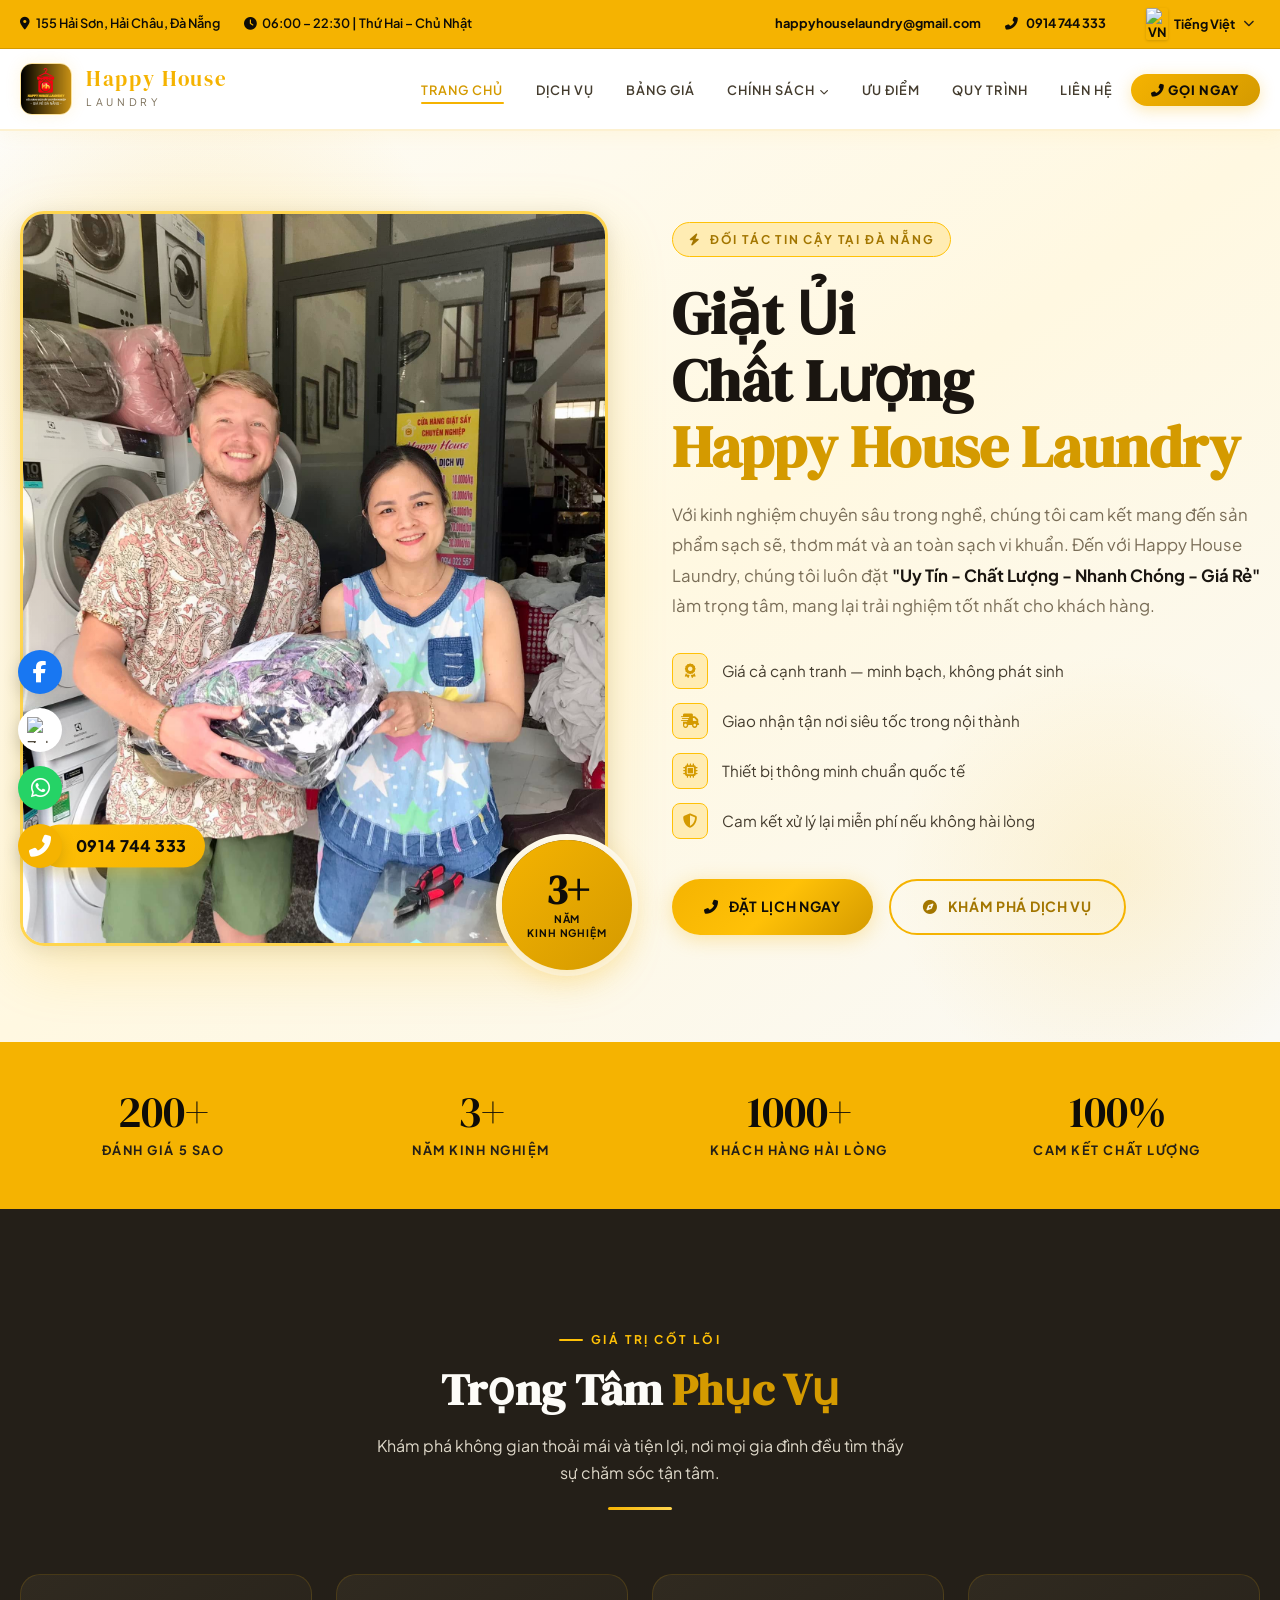
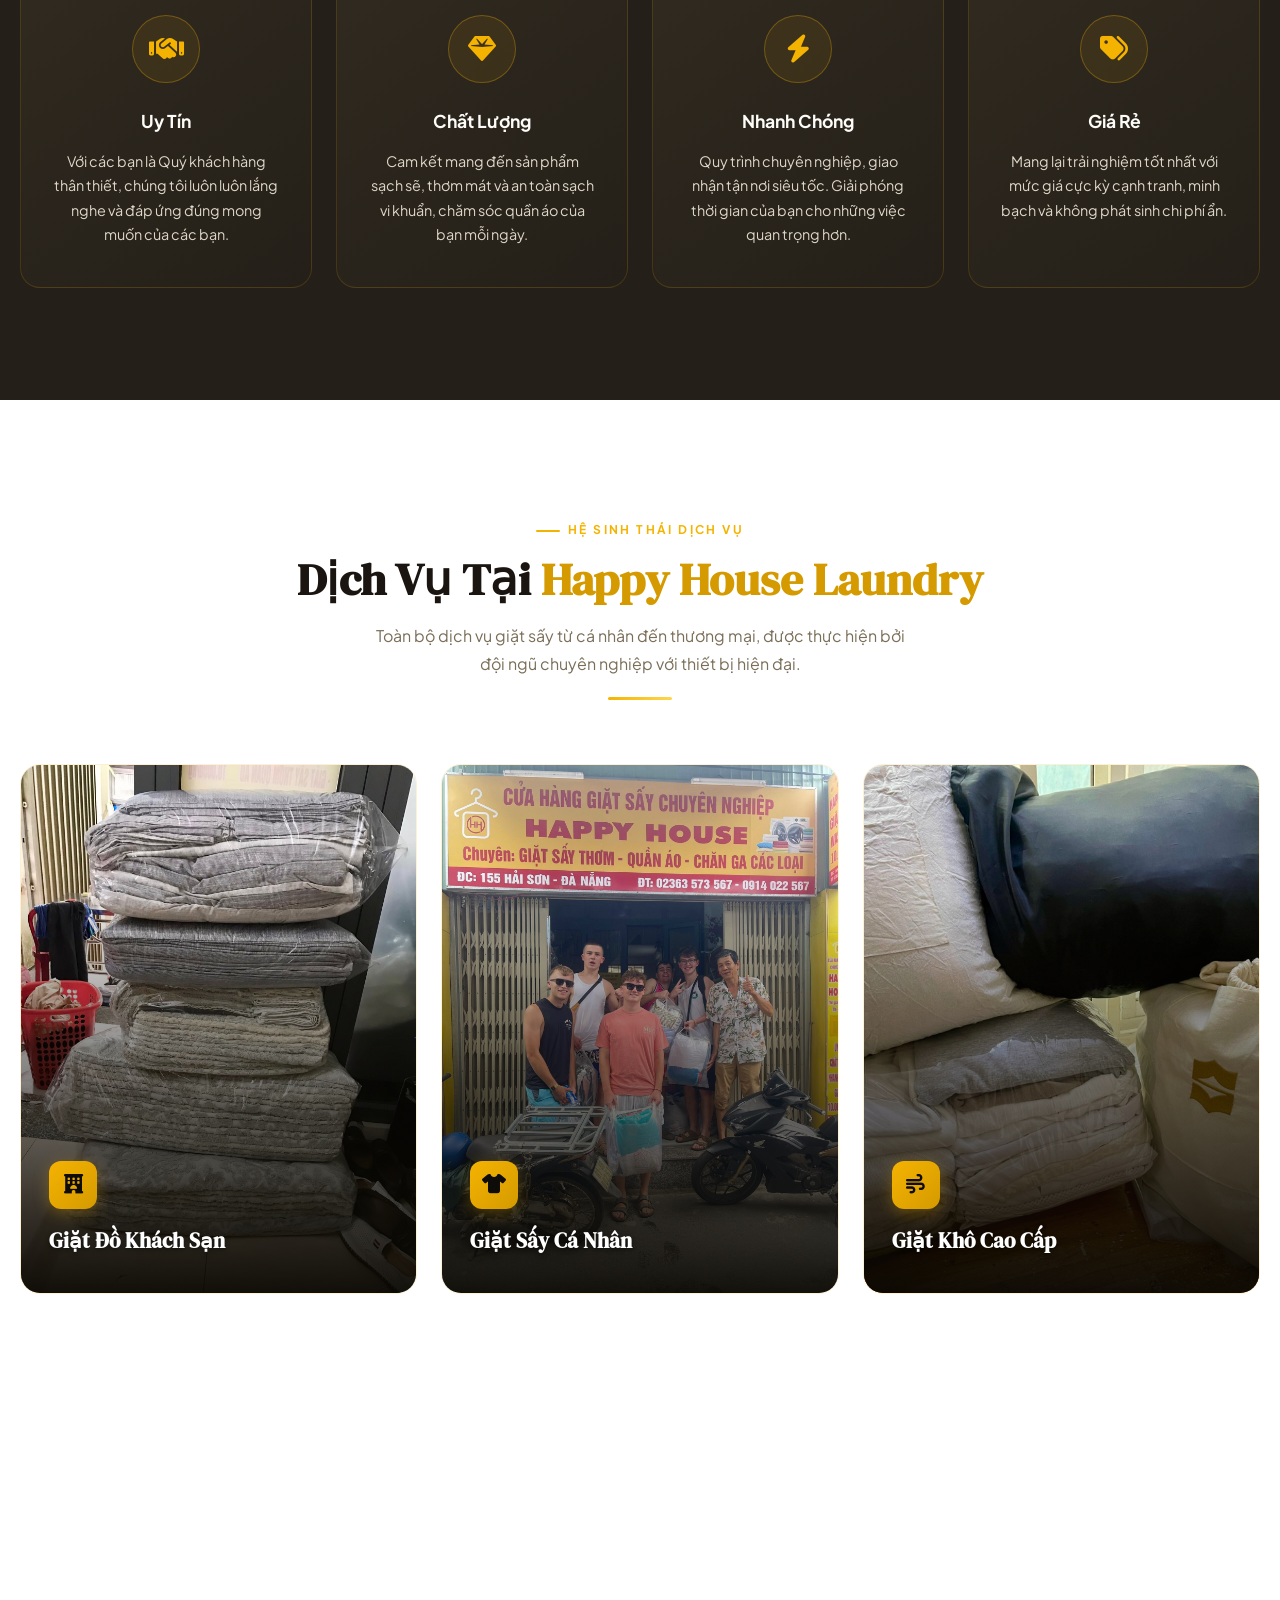
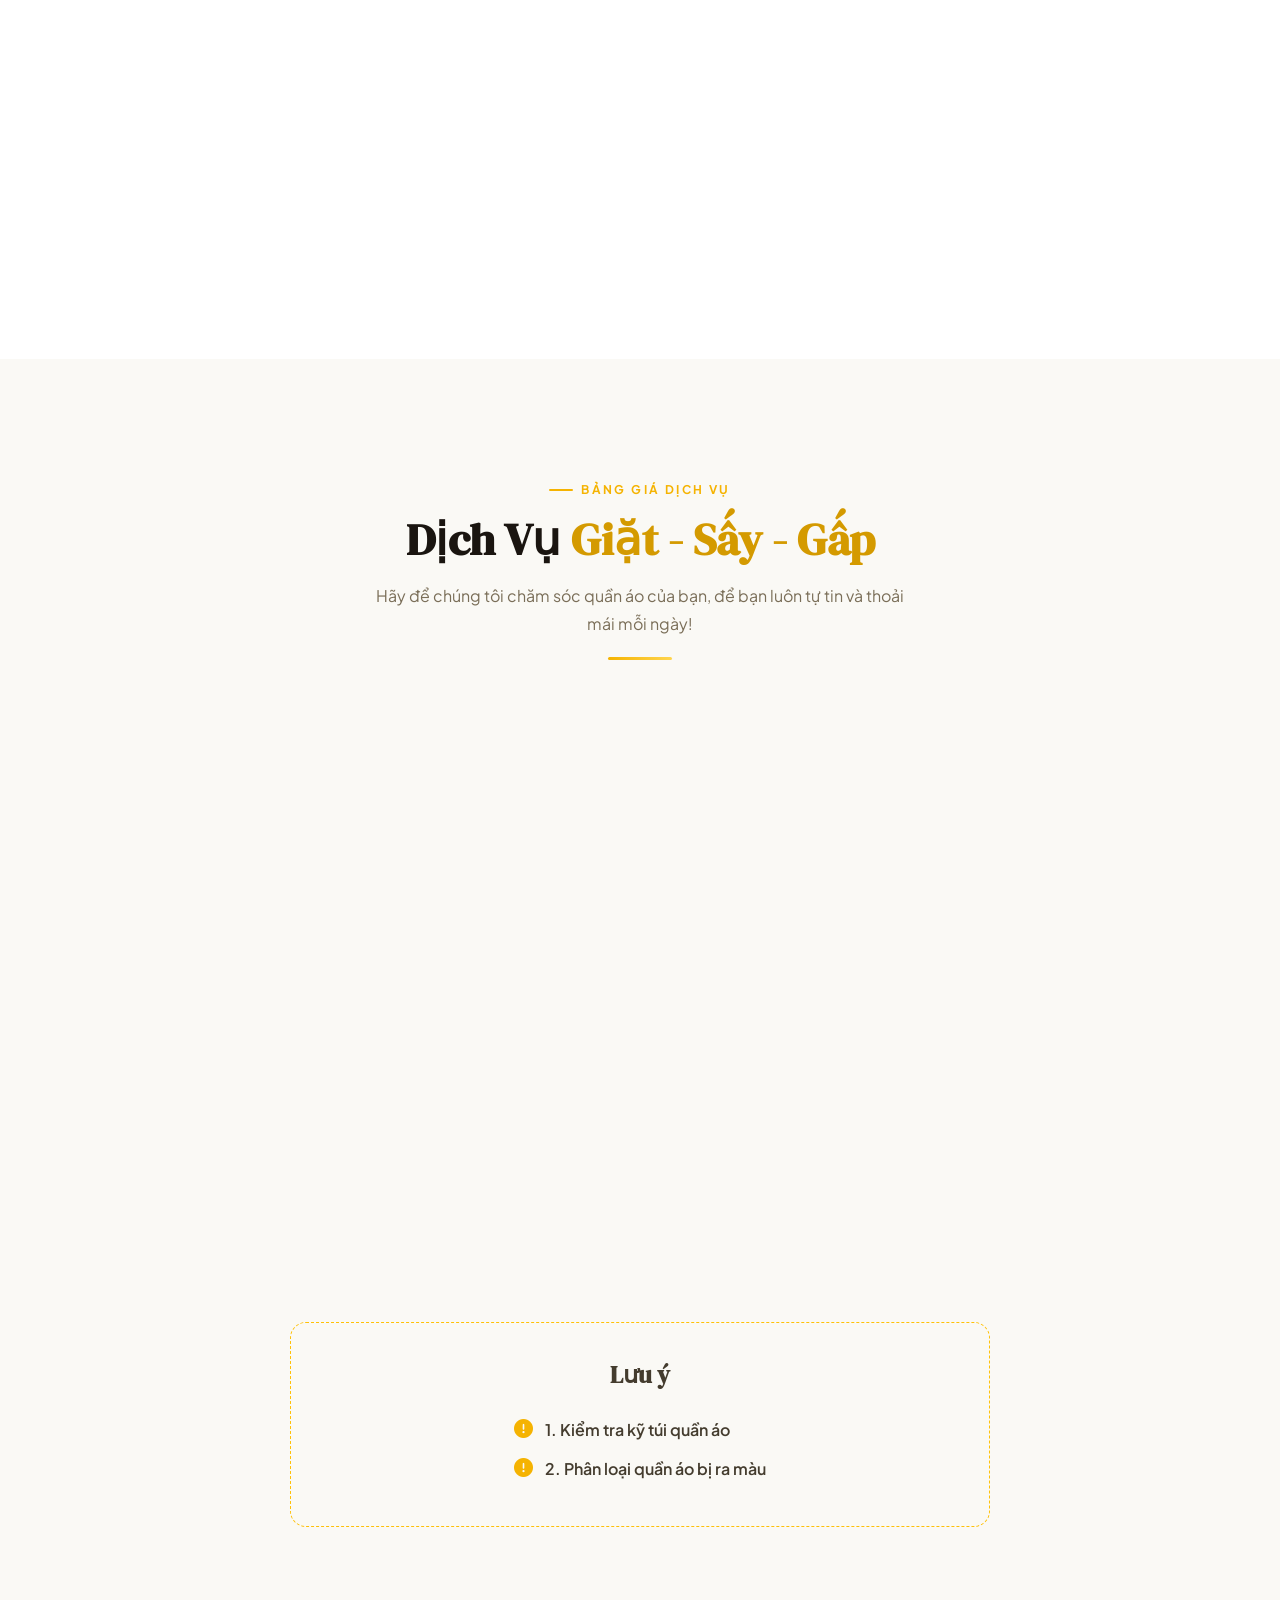
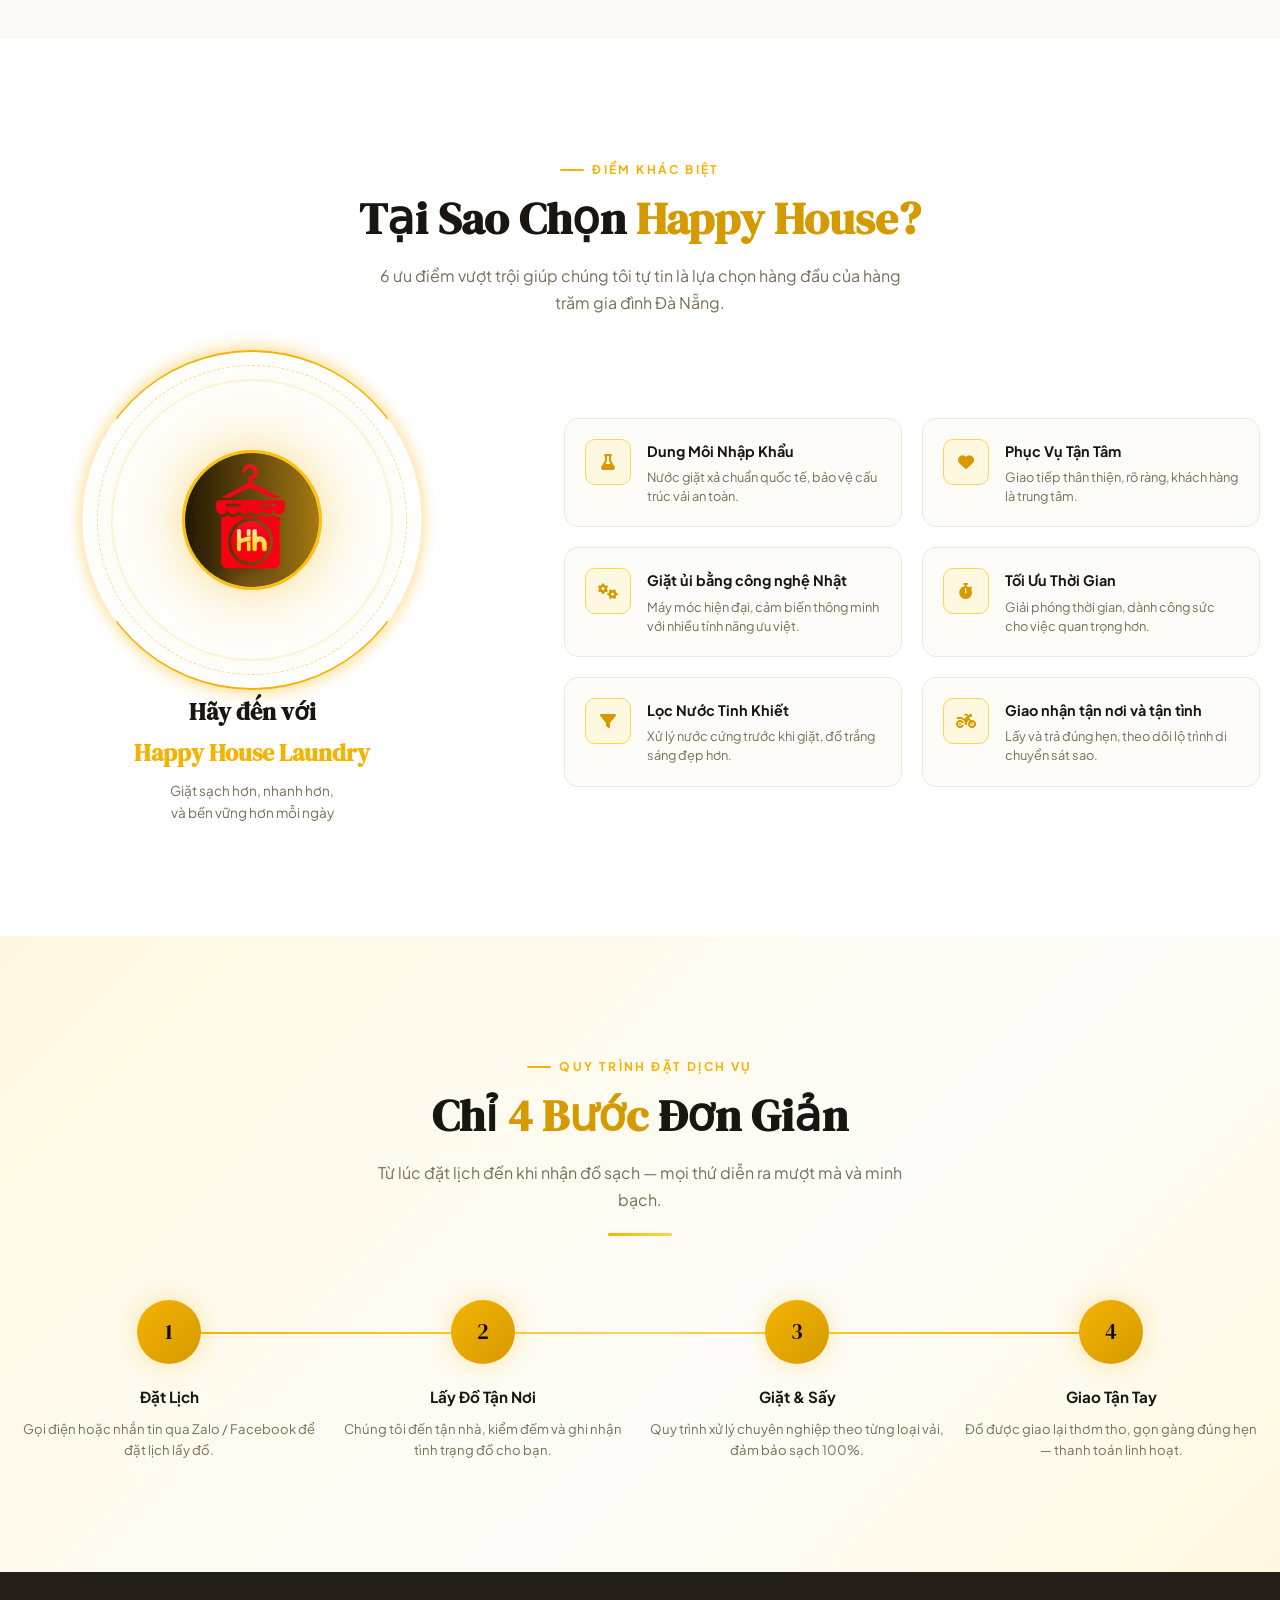
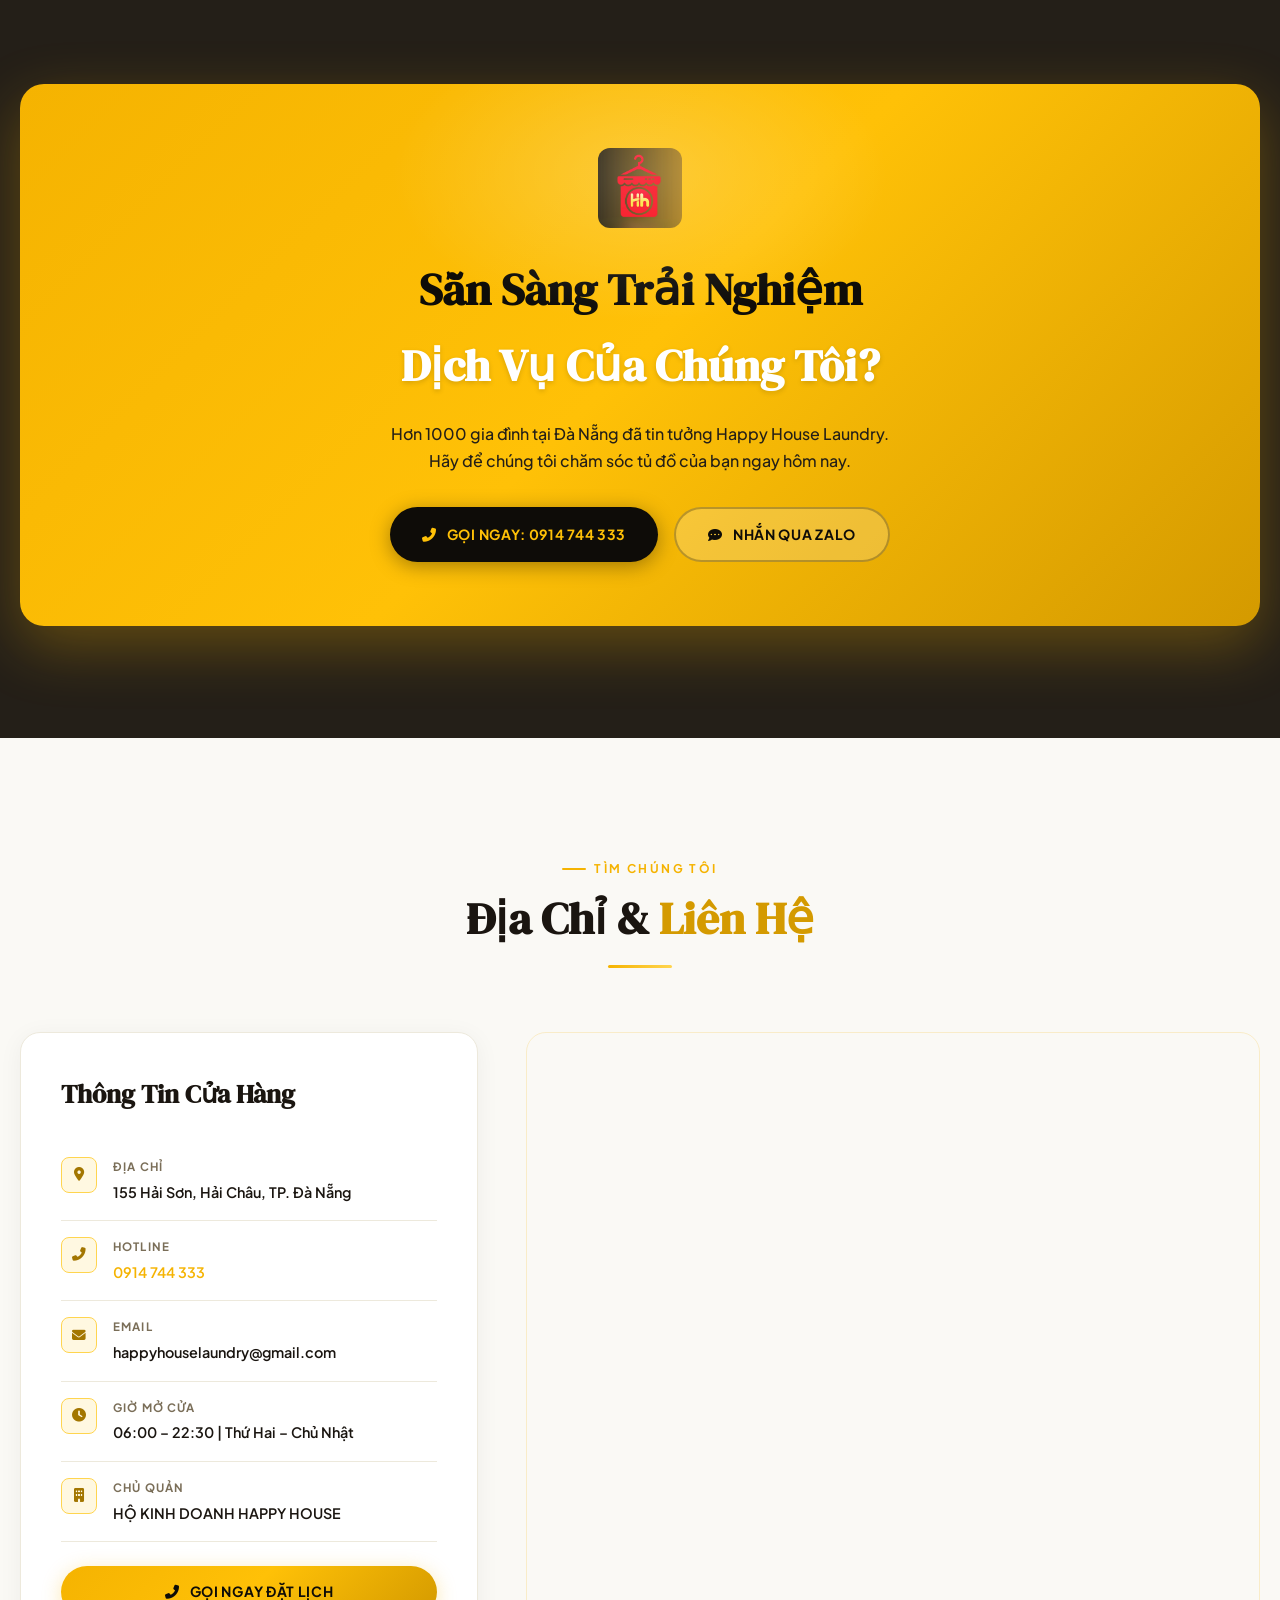
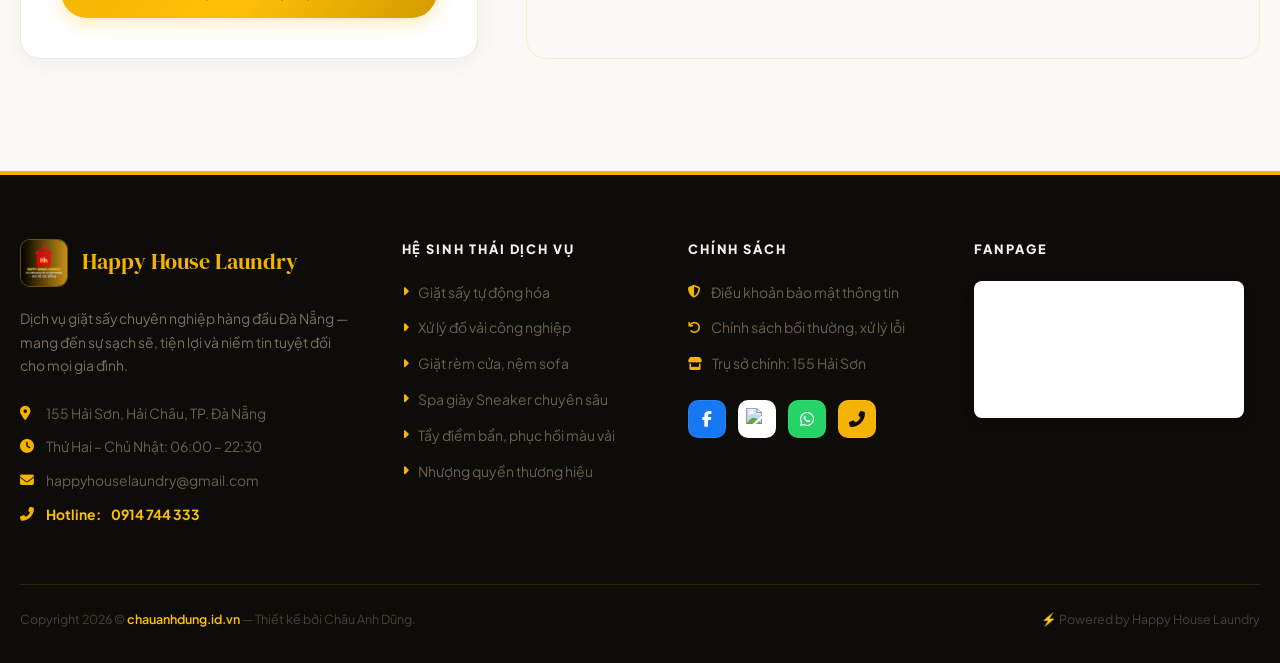
==== index.html @ f6dc10a9 "update logo song dong" ====
<!DOCTYPE html>
<html lang="vi">

<head>
    <meta charset="UTF-8">
    <meta name="viewport" content="width=device-width, initial-scale=1.0">
    <title>Happy House Laundry | Giặt Sấy Chuyên Nghiệp Đà Nẵng</title>
    <meta name="description"
        content="Happy House Laundry - Dịch vụ giặt ủi uy tín tại Hải Châu, Đà Nẵng. Chuyên giặt sấy tận nơi, giặt rèm, nệm, spa giày. Lấy và trả đồ siêu tốc. Xem bảng giá ngay!">
    <meta name="keywords"
        content="giặt sấy Đà Nẵng, giặt ủi tận nơi, Happy House Laundry, giặt khô cao cấp, giặt đồ khách sạn, giặt sấy Hải Châu">

    <!-- Open Graph (Facebook / Zalo share) -->
    <meta property="og:title" content="Happy House Laundry — Giặt Sấy Chuyên Nghiệp Đà Nẵng">
    <meta property="og:description"
        content="Dịch vụ giặt sấy cao cấp tại Đà Nẵng. Lấy & trả tận nơi, công nghệ hiện đại, chất lượng xuất sắc.">
    <meta property="og:type" content="website">
    <meta property="og:url" content="https://happyhouselaundry.com/">
    <meta property="og:image" content="https://happyhouselaundry.com/Picture/android-chrome-512x512.png">
    <meta property="og:image:width" content="512">
    <meta property="og:image:height" content="512">
    <meta property="og:image:alt" content="Happy House Laundry - Giặt Sấy Chuyên Nghiệp Đà Nẵng">
    <meta property="og:locale" content="vi_VN">
    <meta property="og:locale:alternate" content="en_US">
    <meta property="og:site_name" content="Happy House Laundry">

    <!-- Twitter Card -->
    <meta name="twitter:card" content="summary_large_image">
    <meta name="twitter:title" content="Happy House Laundry — Giặt Sấy Chuyên Nghiệp Đà Nẵng">
    <meta name="twitter:description"
        content="Dịch vụ giặt sấy cao cấp tại Đà Nẵng. Lấy & trả tận nơi, công nghệ hiện đại, chất lượng xuất sắc.">
    <meta name="twitter:image" content="https://happyhouselaundry.com/Picture/android-chrome-512x512.png">

    <!-- SEO Technical -->
    <meta name="robots" content="index, follow, max-snippet:-1, max-image-preview:large, max-video-preview:-1">
    <meta name="author" content="Happy House Laundry">
    <meta name="geo.region" content="VN-DN">
    <meta name="geo.placename" content="Đà Nẵng">
    <meta name="geo.position" content="16.083034;108.213784">
    <meta name="ICBM" content="16.083034, 108.213784">
    <link rel="canonical" href="https://happyhouselaundry.com/">
    <link rel="alternate" hreflang="vi" href="https://happyhouselaundry.com/">
    <link rel="alternate" hreflang="en" href="https://happyhouselaundry.com/en.html">
    <link rel="alternate" hreflang="x-default" href="https://happyhouselaundry.com/">
    <!-- Favicon — Google-optimized -->
    <link rel="icon" type="image/x-icon" href="favicon.ico">
    <link rel="icon" type="image/png" sizes="32x32" href="/Picture/favicon-32x32.png">
    <link rel="icon" type="image/png" sizes="16x16" href="/Picture/favicon-16x16.png">
    <link rel="apple-touch-icon" sizes="180x180" href="/Picture/apple-touch-icon.png">
    <link rel="manifest" href="/Picture/site.webmanifest">
    <meta name="msapplication-TileColor" content="#F5B301">
    <meta name="theme-color" content="#F5B301">

    <!-- Preconnect for performance -->
    <link rel="preconnect" href="https://fonts.googleapis.com">
    <link rel="preconnect" href="https://fonts.gstatic.com" crossorigin>
    <link rel="preconnect" href="https://cdnjs.cloudflare.com">
    <link rel="preconnect" href="https://flagcdn.com">

    <!-- Fonts: Plus Jakarta Sans + DM Serif Display -->
    <link
        href="https://fonts.googleapis.com/css2?family=Plus+Jakarta+Sans:wght@300;400;500;600;700;800&family=DM+Serif+Display:ital@0;1&display=swap"
        rel="stylesheet">

    <!-- Icons -->
    <link rel="stylesheet" href="https://cdnjs.cloudflare.com/ajax/libs/font-awesome/6.5.0/css/all.min.css">

    <!-- Preload hero image for LCP optimization -->
    <link rel="preload" as="image" href="/Picture/picture1.jpg" fetchpriority="high">

    <!-- JSON-LD LocalBusiness Schema -->
    <script type="application/ld+json">
    {
      "@context": "https://schema.org",
      "@type": "LocalBusiness",
      "@id": "https://happyhouselaundry.com/#business",
      "name": "Happy House Laundry",
      "description": "Dịch vụ giặt sấy chuyên nghiệp hàng đầu Đà Nẵng. Giao nhận tận nơi, thiết bị hiện đại, cam kết chất lượng 100%.",
      "url": "https://happyhouselaundry.com/",
      "telephone": "+84914744333",
      "email": "happyhouselaundry@gmail.com",
      "image": "https://happyhouselaundry.com/Picture/android-chrome-512x512.png",
      "logo": {
        "@type": "ImageObject",
        "url": "https://happyhouselaundry.com/Picture/android-chrome-512x512.png",
        "width": 512,
        "height": 512
      },
      "priceRange": "$$",
      "currenciesAccepted": "VND",
      "paymentAccepted": "Cash, Bank Transfer",
      "areaServed": {
        "@type": "City",
        "name": "Đà Nẵng"
      },
      "address": {
        "@type": "PostalAddress",
        "streetAddress": "155 Hải Sơn",
        "addressLocality": "Hải Châu",
        "addressRegion": "Đà Nẵng",
        "addressCountry": "VN",
        "postalCode": "550000"
      },
      "geo": {
        "@type": "GeoCoordinates",
        "latitude": 16.083034,
        "longitude": 108.213784
      },
      "hasMap": "https://maps.google.com/?q=16.083034,108.213784",
      "openingHoursSpecification": [
        {
          "@type": "OpeningHoursSpecification",
          "dayOfWeek": ["Monday","Tuesday","Wednesday","Thursday","Friday","Saturday","Sunday"],
          "opens": "06:00",
          "closes": "22:30"
        }
      ],
      "sameAs": [
        "https://www.facebook.com/happyhouse.155haison",
        "https://zalo.me/0914744333"
      ],
      "aggregateRating": {
        "@type": "AggregateRating",
        "ratingValue": "5",
        "bestRating": "5",
        "worstRating": "1",
        "reviewCount": "200"
      },
      "review": [
        {
          "@type": "Review",
          "author": {"@type": "Person", "name": "Shane Glazer"},
          "reviewRating": {"@type": "Rating", "ratingValue": "5", "bestRating": "5"},
          "reviewBody": "While visiting Da Nang we dropped off our laundry at Happy House Laundry. They were very nice, fair priced, and did a terrific job. They even brought the laundry back to us at our hotel when it was finished. I highly recommend Happy House Laundry for your laundry needs in Da Nang!"
        },
        {
          "@type": "Review",
          "author": {"@type": "Person", "name": "Gen X"},
          "reviewRating": {"@type": "Rating", "ratingValue": "5", "bestRating": "5"},
          "reviewBody": "They did excellent service. Clothes were clean folded and smelled fresh. They are quite popular with the hotels in the area. Pricing is fair considering the service that they provided. Will use them again next time!"
        }
      ],
      "service": [
        {"@type": "Service", "name": "Giặt sấy tận nơi"},
        {"@type": "Service", "name": "Giặt khô cao cấp"},
        {"@type": "Service", "name": "Giặt rèm & sofa"},
        {"@type": "Service", "name": "Spa giày sneaker"},
        {"@type": "Service", "name": "Giặt đồ khách sạn"},
        {"@type": "Service", "name": "Giặt công nghiệp"}
      ]
    }
    </script>

    <!-- Website Schema -->
    <script type="application/ld+json">
    {
      "@context": "https://schema.org",
      "@type": "WebSite",
      "@id": "https://happyhouselaundry.com/#website",
      "url": "https://happyhouselaundry.com/",
      "name": "Happy House Laundry",
      "description": "Dịch vụ giặt sấy chuyên nghiệp tại Đà Nẵng",
      "inLanguage": ["vi", "en"]
    }
    </script>

    <script type="application/ld+json">
    {
      "@context": "https://schema.org",
      "@type": "FAQPage",
      "mainEntity": [
        {
          "@type": "Question",
          "name": "Happy House Laundry có lấy đồ tận nơi không?",
          "acceptedAnswer": {
            "@type": "Answer",
            "text": "Có! Chúng tôi lấy và trả đồ tận nơi trong nội thành Đà Nẵng. Chỉ cần gọi 0914 744 333 hoặc nhắn Zalo để đặt lịch."
          }
        },
        {
          "@type": "Question",
          "name": "Happy House Laundry mở cửa mấy giờ?",
          "acceptedAnswer": {
            "@type": "Answer",
            "text": "Chúng tôi mở cửa từ 06:00 đến 22:30, tất cả các ngày trong tuần kể cả Chủ Nhật và lễ."
          }
        },
        {
          "@type": "Question",
          "name": "Giá giặt sấy tại Happy House Laundry là bao nhiêu?",
          "acceptedAnswer": {
            "@type": "Answer",
            "text": "Giá giặt theo trọng lượng, minh bạch và cạnh tranh. Liên hệ hotline 0914 744 333 để được báo giá chi tiết theo từng loại dịch vụ."
          }
        },
        {
          "@type": "Question",
          "name": "Happy House Laundry có giặt giày sneaker không?",
          "acceptedAnswer": {
            "@type": "Answer",
            "text": "Có! Chúng tôi có dịch vụ Spa Giày Sneaker chuyên sâu, vệ sinh và phục hồi giày từ sneaker phổ thông đến hàng hiệu cao cấp."
          }
        }
      ]
    }
    </script>

    <link rel="stylesheet" href="./css/style.css">
</head>

<body>

    <!-- ============================================================
         FLOATING CONTACT BUTTONS (Premium VR Style)
         ============================================================ -->
    <div id="button-contact-vr">
        <!-- Facebook -->
        <a href="https://www.facebook.com/happyhouse.155haison" target="_blank" rel="noopener noreferrer"
            class="contact-btn contact-fb" aria-label="Facebook">
            <div class="contact-ring"></div>
            <div class="contact-circle">
                <i class="fab fa-facebook-f"></i>
            </div>
            <span class="contact-tooltip">Fanpage Facebook</span>
        </a>

        <!-- Zalo -->
        <a href="https://zalo.me/0914744333" target="_blank" rel="noopener noreferrer" class="contact-btn contact-zalo"
            aria-label="Zalo">
            <div class="contact-ring"></div>
            <div class="contact-circle">
                <img src="https://upload.wikimedia.org/wikipedia/commons/9/91/Icon_of_Zalo.svg" alt="Zalo"
                    onerror="this.onerror=null;this.src='https://page.widget.zalo.me/static/images/2.0/Logo.svg'"
                    loading="lazy">
            </div>
            <span class="contact-tooltip">Chat Zalo</span>
        </a>

        <!-- WhatsApp -->
        <a href="https://wa.me/84914744333" target="_blank" rel="noopener noreferrer" class="contact-btn contact-wa"
            aria-label="WhatsApp">
            <div class="contact-ring"></div>
            <div class="contact-circle">
                <i class="fab fa-whatsapp"></i>
            </div>
            <span class="contact-tooltip">Chat WhatsApp</span>
        </a>

        <!-- Phone -->
        <a href="tel:0914744333" class="contact-btn contact-phone" aria-label="Gọi ngay 0914 744 333">
            <div class="contact-ring"></div>
            <div class="contact-circle">
                <i class="fas fa-phone-alt"></i>
            </div>
            <span class="phone-bar">0914 744 333</span>
        </a>
    </div>

    <!-- ============================================================
         TOP INFO BAR
         ============================================================ -->
    <div class="top-bar" id="top-bar">
        <div class="container top-bar-inner">
            <div class="top-info">
                <span><i class="fas fa-map-marker-alt"></i>155 Hải Sơn, Hải Châu, Đà Nẵng</span>
                <span><i class="fas fa-clock"></i>06:00 – 22:30 | Thứ Hai – Chủ Nhật</span>
            </div>
            <div class="top-info">
                <span><a href="mailto:happyhouselaundry@gmail.com">happyhouselaundry@gmail.com</a></span>
                <span>
                    <i class="fas fa-phone-alt"></i>
                    <a href="tel:0914744333">0914 744 333</a>
                </span>
                <div class="lang-selector">
                    <button class="lang-btn" aria-haspopup="true" aria-expanded="false">
                        <img src="https://flagcdn.com/w20/vn.png" srcset="https://flagcdn.com/w40/vn.png 2x" alt="VN"
                            class="flag" loading="lazy"> Tiếng Việt <i class="fas fa-chevron-down"
                            style="font-size:0.7rem; margin-left:2px; color: var(--dark-800);"></i>
                    </button>
                    <ul class="lang-menu">
                        <li><a href="en.html"><img src="https://flagcdn.com/w20/us.png"
                                    srcset="https://flagcdn.com/w40/us.png 2x" alt="US" class="flag"
                                    style="width:20px; border-radius:2px;" loading="lazy"> English</a></li>
                    </ul>
                </div>
            </div>
        </div>
    </div>

    <!-- ============================================================
         NAVIGATION
         ============================================================ -->
    <header class="navbar" id="main-nav" role="banner">
        <div class="container navbar-inner">
            <!-- Logo -->
            <a href="#" class="logo-wrap" aria-label="Happy House Laundry - Trang chủ">
                <img src="./Picture/logo.jpg" alt="Logo Happy House Laundry" class="logo-img" loading="lazy">
                <div>
                    <div class="logo-text-main">Happy House</div>
                    <div class="logo-text-sub">Laundry</div>
                </div>
            </a>

            <!-- Desktop Nav -->
            <nav aria-label="Điều hướng chính">
                <ul class="nav-links">
                    <li><a href="#hero">Trang Chủ</a></li>
                    <li><a href="#services">Dịch Vụ</a></li>
                    <li><a href="#pricing">Bảng Giá</a></li>
                    <li class="nav-dropdown">
                        <a href="javascript:void(0)" style="cursor: default;">Chính Sách <i class="fas fa-chevron-down"
                                style="font-size: 0.7em; margin-left: 2px;"></i></a>
                        <ul class="dropdown-menu">
                            <li><a href="privacy-policy-vi.html">Điều khoản bảo mật</a></li>
                            <li><a href="compensation-claims-policy-vi.html">Bồi thường & xử lý lỗi</a></li>
                        </ul>
                    </li>
                    <li><a href="#why-us">Ưu Điểm</a></li>
                    <li><a href="#process">Quy Trình</a></li>
                    <li><a href="#contact">Liên Hệ</a></li>
                    <li><a href="tel:0914744333" class="nav-cta"><i class="fas fa-phone-alt"></i> Gọi Ngay</a></li>
                </ul>
            </nav>

            <!-- Mobile: Language Switcher + Hamburger -->
            <div class="mobile-controls">
                <a href="en.html" class="mobile-lang-btn" aria-label="Switch to English">
                    <img src="https://flagcdn.com/w20/us.png" srcset="https://flagcdn.com/w40/us.png 2x" alt="EN"
                        loading="lazy">
                    <span>EN</span>
                </a>
                <button class="hamburger" id="hamburger-btn" aria-label="Mở menu" aria-expanded="false">
                    <span></span><span></span><span></span>
                </button>
            </div>
        </div>

        <!-- Mobile Nav Drawer -->
        <div class="mobile-nav" id="mobile-nav" role="navigation" aria-label="Menu di động">
            <a href="#hero">Trang Chủ</a>
            <a href="#services">Dịch Vụ</a>
            <a href="#pricing">Bảng Giá</a>
            <a href="#why-us">Ưu Điểm</a>
            <a href="#process">Quy Trình</a>
            <a href="#contact">Liên Hệ</a>
            <div style="height: 1px; background: rgba(0,0,0,0.1); margin: 0.5rem 0;"></div>
            <a href="privacy-policy-vi.html" style="font-size: 0.95rem; font-weight: 500;"><i class="fas fa-shield-alt"
                    style="margin-right: 0.5rem;"></i> Điều khoản bảo mật</a>
            <a href="compensation-claims-policy-vi.html" style="font-size: 0.95rem; font-weight: 500;"><i
                    class="fas fa-undo" style="margin-right: 0.5rem;"></i> Bồi thường, xử lý lỗi</a>
            <a href="tel:0914744333" class="mobile-cta"><i class="fas fa-phone-alt"></i> Gọi Ngay: 0914 744 333</a>
        </div>
    </header>

    <main id="main-content">

        <!-- ============================================================
         HERO SECTION
         ============================================================ -->
        <section class="hero" id="hero">
            <div class="hero-glow-1"></div>
            <div class="hero-glow-2"></div>
            <div class="container">
                <div class="hero-grid">

                    <!-- LEFT: Image -->
                    <div class="hero-img-wrap reveal-left">
                        <div class="hero-img-frame">
                            <img src="./Picture/picture1.jpg"
                                alt="Tiệm giặt ủi chuyên nghiệp Happy House Laundry Đà Nẵng" fetchpriority="high"
                                decoding="async" width="600" height="750">
                        </div>
                        <!-- Floating badge -->
                        <div class="hero-badge" aria-label="3 năm kinh nghiệm">
                            <span class="badge-num">3+</span>
                            <span class="badge-label">Năm<br>Kinh Nghiệm</span>
                        </div>
                    </div>

                    <!-- RIGHT: Content -->
                    <div class="hero-content reveal-right">
                        <div class="hero-tag">
                            <i class="fas fa-bolt"></i>
                            Đối tác tin cậy tại Đà Nẵng
                        </div>

                        <h1 class="hero-title">
                            Giặt Ủi<br>
                            Chất Lượng<br>
                            <span class="gold">Happy House Laundry</span>
                        </h1>

                        <p class="hero-desc">
                            Với kinh nghiệm chuyên sâu trong nghề, chúng tôi cam kết mang đến sản phẩm sạch sẽ, thơm mát
                            và an toàn sạch vi khuẩn. Đến với Happy House Laundry, chúng tôi luôn đặt <strong
                                style="color: var(--text-primary);">"Uy Tín - Chất Lượng - Nhanh Chóng - Giá
                                Rẻ"</strong> làm trọng tâm, mang lại trải nghiệm tốt nhất cho khách hàng.
                        </p>

                        <ul class="hero-features">
                            <li>
                                <div class="feat-icon"><i class="fas fa-award"></i></div>
                                Giá cả cạnh tranh — minh bạch, không phát sinh
                            </li>
                            <li>
                                <div class="feat-icon"><i class="fas fa-shipping-fast"></i></div>
                                Giao nhận tận nơi siêu tốc trong nội thành
                            </li>
                            <li>
                                <div class="feat-icon"><i class="fas fa-microchip"></i></div>
                                Thiết bị thông minh chuẩn quốc tế
                            </li>
                            <li>
                                <div class="feat-icon"><i class="fas fa-shield-alt"></i></div>
                                Cam kết xử lý lại miễn phí nếu không hài lòng
                            </li>
                        </ul>

                        <div class="hero-actions">
                            <a href="tel:0914744333" class="btn btn-primary" id="hero-cta-primary">
                                <i class="fas fa-phone-alt"></i> Đặt Lịch Ngay
                            </a>
                            <a href="#services" class="btn btn-outline" id="hero-cta-secondary">
                                <i class="fas fa-compass"></i> Khám Phá Dịch Vụ
                            </a>
                        </div>
                    </div>

                </div>
            </div>
        </section>

        <!-- ============================================================
         TRUST STRIP (Statistics)
         ============================================================ -->
        <div class="trust-strip" id="trust-strip">
            <div class="container">
                <div class="trust-grid">
                    <div class="trust-item reveal delay-1">
                        <div class="trust-num" data-count="200">0</div>
                        <div class="trust-label">Đánh Giá 5 Sao</div>
                    </div>
                    <div class="trust-item reveal delay-2">
                        <div class="trust-num" data-count="3">0</div>
                        <div class="trust-label">Năm Kinh Nghiệm</div>
                    </div>
                    <div class="trust-item reveal delay-3">
                        <div class="trust-num" data-count="1000">0</div>
                        <div class="trust-label">Khách Hàng Hài Lòng</div>
                    </div>
                    <div class="trust-item reveal delay-4">
                        <div class="trust-num" data-count="100" data-suffix="%">0</div>
                        <div class="trust-label">Cam Kết Chất Lượng</div>
                    </div>
                </div>
            </div>
        </div>

        <!-- ============================================================
         FOUR PILLARS (Core Value Proposition)
         ============================================================ -->
        <section class="section-pad section-dark" id="pillars">
            <div class="container">
                <div class="section-header">
                    <span class="section-label">Giá Trị Cốt Lõi</span>
                    <h2>Trọng Tâm <span class="gold">Phục Vụ</span></h2>
                    <p>Khám phá không gian thoải mái và tiện lợi, nơi mọi gia đình đều tìm thấy sự chăm sóc tận tâm.</p>
                    <div class="gold-divider"></div>
                </div>

                <div class="pillars-grid" style="grid-template-columns: repeat(auto-fit, minmax(240px, 1fr));">
                    <div class="pillar-card reveal delay-1">
                        <div class="pillar-icon"><i class="fas fa-handshake"></i></div>
                        <div>
                            <h3 class="pillar-title">Uy Tín</h3>
                            <p class="pillar-desc">Với các bạn là Quý khách hàng thân thiết, chúng tôi luôn luôn lắng
                                nghe và đáp ứng đúng mong muốn của các bạn.</p>
                        </div>
                    </div>
                    <div class="pillar-card reveal delay-2">
                        <div class="pillar-icon"><i class="fas fa-gem"></i></div>
                        <div>
                            <h3 class="pillar-title">Chất Lượng</h3>
                            <p class="pillar-desc">Cam kết mang đến sản phẩm sạch sẽ, thơm mát và an toàn sạch vi khuẩn,
                                chăm sóc quần áo của bạn mỗi ngày.</p>
                        </div>
                    </div>
                    <div class="pillar-card reveal delay-3">
                        <div class="pillar-icon"><i class="fas fa-bolt"></i></div>
                        <div>
                            <h3 class="pillar-title">Nhanh Chóng</h3>
                            <p class="pillar-desc">Quy trình chuyên nghiệp, giao nhận tận nơi siêu tốc. Giải phóng thời
                                gian của bạn cho những việc quan trọng hơn.</p>
                        </div>
                    </div>
                    <div class="pillar-card reveal delay-4">
                        <div class="pillar-icon"><i class="fas fa-tags"></i></div>
                        <div>
                            <h3 class="pillar-title">Giá Rẻ</h3>
                            <p class="pillar-desc">Mang lại trải nghiệm tốt nhất với mức giá cực kỳ cạnh tranh, minh
                                bạch và không phát sinh chi phí ẩn.</p>
                        </div>
                    </div>
                </div>
            </div>
        </section>

        <!-- ============================================================
         SERVICES SECTION
         ============================================================ -->
        <section class="section-pad services-section" id="services">
            <div class="container">
                <div class="section-header">
                    <span class="section-label">Hệ Sinh Thái Dịch Vụ</span>
                    <h2>Dịch Vụ Tại <span class="gold">Happy House Laundry</span></h2>
                    <p>Toàn bộ dịch vụ giặt sấy từ cá nhân đến thương mại, được thực hiện bởi đội ngũ chuyên nghiệp với
                        thiết bị hiện đại.</p>
                    <div class="gold-divider"></div>
                </div>

                <div class="services-grid">

                    <!-- Service 1 -->
                    <div class="service-card reveal delay-1">
                        <img src="./Picture/giatdokhachsan.jpg" alt="Giặt đồ khách sạn, nhà hàng" loading="lazy">
                        <div class="service-overlay">
                            <div class="service-badge"><i class="fas fa-hotel"></i></div>
                            <h3 class="service-name">Giặt Đồ Khách Sạn</h3>
                            <p class="service-desc-sm">Xử lý khối lượng lớn, đúng tiến độ — đảm bảo tiêu chuẩn vệ sinh
                                hospitality.</p>
                        </div>
                    </div>

                    <!-- Service 2 -->
                    <div class="service-card reveal delay-2">
                        <img src="./Picture/giatsaycanhan.jpg" alt="Giặt sấy cá nhân tận nơi" loading="lazy">
                        <div class="service-overlay">
                            <div class="service-badge"><i class="fas fa-tshirt"></i></div>
                            <h3 class="service-name">Giặt Sấy Cá Nhân</h3>
                            <p class="service-desc-sm">Dịch vụ giao nhận tận nơi, giặt theo trọng lượng, phù hợp mọi gia
                                đình.</p>
                        </div>
                    </div>

                    <!-- Service 3 -->
                    <div class="service-card reveal delay-3">
                        <img src="./Picture/532180136_122235614228086037_4363017898321272757_n.jpg"
                            alt="Giặt khô cao cấp Đà Nẵng" loading="lazy" width="400" height="533">
                        <div class="service-overlay">
                            <div class="service-badge"><i class="fas fa-wind"></i></div>
                            <h3 class="service-name">Giặt Khô Cao Cấp</h3>
                            <p class="service-desc-sm">Xử lý vải đặc biệt, hàng hiệu, vest, áo khoác với quy trình
                                chuyên
                                biệt.</p>
                        </div>
                    </div>

                    <!-- Service 4 -->
                    <div class="service-card reveal delay-2">
                        <img src="./Picture/giatremvasofa.jpg" alt="Giặt rèm cửa, nệm sofa" loading="lazy">
                        <div class="service-overlay">
                            <div class="service-badge"><i class="fas fa-couch"></i></div>
                            <h3 class="service-name">Giặt Rèm & Sofa</h3>
                            <p class="service-desc-sm">Vệ sinh rèm cửa, nệm sofa chuyên sâu, khử khuẩn 99.9%.</p>
                        </div>
                    </div>

                    <!-- Service 5 -->
                    <div class="service-card reveal delay-3">
                        <img src="./Picture/527682237_122234036198086037_6917094728880579101_n.jpg"
                            alt="Spa giày sneaker Đà Nẵng" loading="lazy" width="400" height="533">
                        <div class="service-overlay">
                            <div class="service-badge"><i class="fas fa-shoe-prints"></i></div>
                            <h3 class="service-name">Spa Giày Sneaker</h3>
                            <p class="service-desc-sm">Vệ sinh, phục hồi giày chuyên sâu — từ sneaker phổ thông đến hàng
                                hiệu.</p>
                        </div>
                    </div>

                    <!-- Service 6 -->
                    <div class="service-card reveal delay-4">
                        <img src="./Picture/giatcongnghiep.jpg" alt="Giặt công nghiệp cho doanh nghiệp" loading="lazy">
                        <div class="service-overlay">
                            <div class="service-badge"><i class="fas fa-industry"></i></div>
                            <h3 class="service-name">Giặt Công Nghiệp</h3>
                            <p class="service-desc-sm">Giải pháp giặt ủi cho nhà máy, bệnh viện, spa — số lượng lớn, chu
                                kỳ
                                nhanh.</p>
                        </div>
                    </div>

                </div>
            </div>
        </section>

        <!-- ============================================================
         PRICING SECTION
         ============================================================ -->
        <section class="section-pad pricing-section" id="pricing">
            <div class="container">
                <div class="section-header">
                    <span class="section-label">Bảng Giá Dịch Vụ</span>
                    <h2>Dịch Vụ <span class="gold">Giặt - Sấy - Gấp</span></h2>
                    <p>Hãy để chúng tôi chăm sóc quần áo của bạn, để bạn luôn tự tin và thoải mái mỗi ngày!</p>
                    <div class="gold-divider"></div>
                </div>

                <div class="pricing-menu-wrapper reveal">
                    <div class="pricing-list">
                        <!-- Item 1 -->
                        <div class="pricing-item-group">
                            <div class="pricing-item">
                                <h3 class="pricing-item-name">Áo, Quần</h3>
                                <div class="pricing-item-dots"></div>
                                <div class="pricing-item-price">10.000 - 20.000 vnđ/kg</div>
                            </div>
                            <p class="pricing-item-desc">Dưới 2kg: 20.000 vnđ/kg</p>
                        </div>

                        <!-- Item 2 -->
                        <div class="pricing-item-group">
                            <div class="pricing-item">
                                <h3 class="pricing-item-name">Giày</h3>
                                <div class="pricing-item-dots"></div>
                                <div class="pricing-item-price">40.000 - 50.000 vnđ/đôi</div>
                            </div>
                        </div>

                        <!-- Item 3 -->
                        <div class="pricing-item-group">
                            <div class="pricing-item">
                                <h3 class="pricing-item-name">Ra Giường, Rèm Cửa</h3>
                                <div class="pricing-item-dots"></div>
                                <div class="pricing-item-price">Từ 15.000 vnđ/kg</div>
                            </div>
                        </div>

                        <!-- Item 4 -->
                        <div class="pricing-item-group">
                            <div class="pricing-item">
                                <h3 class="pricing-item-name">Chăn</h3>
                                <div class="pricing-item-dots"></div>
                                <div class="pricing-item-price">Từ 18.000 vnđ/kg</div>
                            </div>
                        </div>

                        <!-- Item 5 -->
                        <div class="pricing-item-group">
                            <div class="pricing-item">
                                <h3 class="pricing-item-name">Bộ Veston</h3>
                                <div class="pricing-item-dots"></div>
                                <div class="pricing-item-price">Từ 70.000 vnđ</div>
                            </div>
                        </div>

                        <!-- Item 6 -->
                        <div class="pricing-item-group">
                            <div class="pricing-item">
                                <h3 class="pricing-item-name">Ủi</h3>
                                <div class="pricing-item-dots"></div>
                                <div class="pricing-item-price">Từ 15.000 vnđ/cái</div>
                            </div>
                        </div>

                        <!-- Item 7 -->
                        <div class="pricing-item-group">
                            <div class="pricing-item">
                                <h3 class="pricing-item-name">Tẩy Vết Bẩn</h3>
                                <div class="pricing-item-dots"></div>
                                <div class="pricing-item-price">Tùy thuộc vào loại vết bẩn</div>
                            </div>
                        </div>
                    </div>
                </div>

                <div class="pricing-rules reveal">
                    <h3 class="gold">Lưu ý</h3>
                    <ul>
                        <li><i class="fas fa-exclamation-circle"></i> 1. Kiểm tra kỹ túi quần áo</li>
                        <li><i class="fas fa-exclamation-circle"></i> 2. Phân loại quần áo bị ra màu</li>
                    </ul>
                </div>
            </div>
        </section>

        <!-- ============================================================
         WHY CHOOSE US
         ============================================================ -->
        <section class="section-pad why-section" id="why-us">
            <div class="container">
                <div class="section-header">
                    <span class="section-label">Điểm Khác Biệt</span>
                    <h2>Tại Sao Chọn <span class="gold">Happy House?</span></h2>
                    <p>6 ưu điểm vượt trội giúp chúng tôi tự tin là lựa chọn hàng đầu của hàng trăm gia đình Đà Nẵng.
                    </p>
                </div>

                <div class="why-inner">

                    <!-- Orbit visual -->
                    <div class="why-orbit-wrap reveal-left">
                        <div class="orbit-ring">
                            <div class="orbit-core">
                                <img src="./Picture/apple-touch-icon.png" alt="Logo Happy House Laundry" loading="lazy">
                            </div>
                        </div>
                        <div class="orbit-caption">
                            <h3>Hãy đến với<br><span style="color: var(--gold-500);">Happy House Laundry</span></h3>
                            <p>Giặt sạch hơn, nhanh hơn,<br>và bền vững hơn mỗi ngày</p>
                        </div>
                    </div>

                    <!-- Benefits -->
                    <div class="benefits-grid reveal-right">
                        <div class="benefit-item delay-1">
                            <div class="benefit-icon"><i class="fas fa-flask"></i></div>
                            <div>
                                <h4>Dung Môi Nhập Khẩu</h4>
                                <p>Nước giặt xả chuẩn quốc tế, bảo vệ cấu trúc vải an toàn.</p>
                            </div>
                        </div>
                        <div class="benefit-item delay-2">
                            <div class="benefit-icon"><i class="fas fa-heart"></i></div>
                            <div>
                                <h4>Phục Vụ Tận Tâm</h4>
                                <p>Giao tiếp thân thiện, rõ ràng, khách hàng là trung tâm.</p>
                            </div>
                        </div>
                        <div class="benefit-item delay-3">
                            <div class="benefit-icon"><i class="fas fa-cogs"></i></div>
                            <div>
                                <h4>Giặt ủi bằng công nghệ Nhật</h4>
                                <p>Máy móc hiện đại, cảm biến thông minh với nhiều tính năng ưu việt.</p>
                            </div>
                        </div>
                        <div class="benefit-item delay-4">
                            <div class="benefit-icon"><i class="fas fa-stopwatch"></i></div>
                            <div>
                                <h4>Tối Ưu Thời Gian</h4>
                                <p>Giải phóng thời gian, dành công sức cho việc quan trọng hơn.</p>
                            </div>
                        </div>
                        <div class="benefit-item delay-5">
                            <div class="benefit-icon"><i class="fas fa-filter"></i></div>
                            <div>
                                <h4>Lọc Nước Tinh Khiết</h4>
                                <p>Xử lý nước cứng trước khi giặt, đồ trắng sáng đẹp hơn.</p>
                            </div>
                        </div>
                        <div class="benefit-item delay-6">
                            <div class="benefit-icon"><i class="fas fa-motorcycle"></i></div>
                            <div>
                                <h4>Giao nhận tận nơi và tận tình</h4>
                                <p>Lấy và trả đúng hẹn, theo dõi lộ trình di chuyển sát sao.</p>
                            </div>
                        </div>
                    </div>

                </div>
            </div>
        </section>

        <!-- ============================================================
         HOW IT WORKS (Process)
         ============================================================ -->
        <section class="section-pad process-section" id="process">
            <div class="container">
                <div class="section-header">
                    <span class="section-label">Quy Trình Đặt Dịch Vụ</span>
                    <h2>Chỉ <span class="gold">4 Bước</span> Đơn Giản</h2>
                    <p>Từ lúc đặt lịch đến khi nhận đồ sạch — mọi thứ diễn ra mượt mà và minh bạch.</p>
                    <div class="gold-divider"></div>
                </div>

                <div class="process-steps">
                    <div class="process-step reveal delay-1">
                        <div class="step-num">1</div>
                        <h3 class="step-title">Đặt Lịch</h3>
                        <p class="step-desc">Gọi điện hoặc nhắn tin qua Zalo / Facebook để đặt lịch lấy đồ.</p>
                    </div>
                    <div class="process-step reveal delay-2">
                        <div class="step-num">2</div>
                        <h3 class="step-title">Lấy Đồ Tận Nơi</h3>
                        <p class="step-desc">Chúng tôi đến tận nhà, kiểm đếm và ghi nhận tình trạng đồ cho bạn.</p>
                    </div>
                    <div class="process-step reveal delay-3">
                        <div class="step-num">3</div>
                        <h3 class="step-title">Giặt & Sấy</h3>
                        <p class="step-desc">Quy trình xử lý chuyên nghiệp theo từng loại vải, đảm bảo sạch 100%.</p>
                    </div>
                    <div class="process-step reveal delay-4">
                        <div class="step-num">4</div>
                        <h3 class="step-title">Giao Tận Tay</h3>
                        <p class="step-desc">Đồ được giao lại thơm tho, gọn gàng đúng hẹn — thanh toán linh hoạt.</p>
                    </div>
                </div>
            </div>
        </section>

        <!-- ============================================================
         CTA BANNER
         ============================================================ -->
        <section class="section-pad section-dark">
            <div class="container">
                <div class="cta-banner reveal">
                    <img src="./Picture/logo2.png" alt="Happy House Laundry"
                        style="display: block; height: 80px; margin: 0 auto 1.5rem auto; border-radius: 12px;"
                        loading="lazy">
                    <h2>Sẵn Sàng Trải Nghiệm<br><span
                            style="color: var(--white); text-shadow: 0 2px 5px rgba(0,0,0,0.15);">Dịch Vụ Của Chúng
                            Tôi?</span></h2>
                    <p>Hơn 1000 gia đình tại Đà Nẵng đã tin tưởng Happy House Laundry.<br>Hãy để chúng tôi chăm sóc tủ
                        đồ
                        của
                        bạn ngay hôm nay.</p>
                    <div class="cta-actions">
                        <a href="tel:0914744333" class="btn btn-primary" id="cta-banner-call">
                            <i class="fas fa-phone-alt"></i> Gọi Ngay: 0914 744 333
                        </a>
                        <a href="https://zalo.me/0914744333" class="btn btn-outline" id="cta-banner-zalo">
                            <i class="fas fa-comment-dots"></i> Nhắn Qua Zalo
                        </a>
                    </div>
                </div>
            </div>
        </section>

        <!-- ============================================================
         MAP & CONTACT
         ============================================================ -->
        <section class="section-pad map-section" id="contact">
            <div class="container">
                <div class="section-header">
                    <span class="section-label">Tìm Chúng Tôi</span>
                    <h2>Địa Chỉ & <span class="gold">Liên Hệ</span></h2>
                    <div class="gold-divider"></div>
                </div>

                <div class="map-inner">
                    <!-- Info panel -->
                    <div class="map-info reveal-left">
                        <h3>Thông Tin Cửa Hàng</h3>

                        <div class="map-contact-row">
                            <div class="map-contact-icon"><i class="fas fa-map-marker-alt"></i></div>
                            <div>
                                <div class="mc-label">Địa Chỉ</div>
                                <div class="mc-value">155 Hải Sơn, Hải Châu, TP. Đà Nẵng</div>
                            </div>
                        </div>

                        <div class="map-contact-row">
                            <div class="map-contact-icon"><i class="fas fa-phone-alt"></i></div>
                            <div>
                                <div class="mc-label">Hotline</div>
                                <div class="mc-value"><a href="tel:0914744333" style="color: var(--gold-500);">0914 744
                                        333</a></div>
                            </div>
                        </div>

                        <div class="map-contact-row">
                            <div class="map-contact-icon"><i class="fas fa-envelope"></i></div>
                            <div>
                                <div class="mc-label">Email</div>
                                <div class="mc-value">happyhouselaundry@gmail.com</div>
                            </div>
                        </div>

                        <div class="map-contact-row">
                            <div class="map-contact-icon"><i class="fas fa-clock"></i></div>
                            <div>
                                <div class="mc-label">Giờ Mở Cửa</div>
                                <div class="mc-value">06:00 – 22:30 | Thứ Hai – Chủ Nhật</div>
                            </div>
                        </div>

                        <div class="map-contact-row">
                            <div class="map-contact-icon"><i class="fas fa-building"></i></div>
                            <div>
                                <div class="mc-label">Chủ Quản</div>
                                <div class="mc-value">HỘ KINH DOANH HAPPY HOUSE</div>
                            </div>
                        </div>

                        <div style="margin-top: 1.5rem;">
                            <a href="tel:0914744333" class="btn btn-primary"
                                style="width: 100%; justify-content: center;" id="contact-call-btn">
                                <i class="fas fa-phone-alt"></i> Gọi Ngay Đặt Lịch
                            </a>
                        </div>
                    </div>

                    <!-- Google Map -->
                    <div class="map-embed-wrap reveal-right">
                        <iframe
                            src="https://www.google.com/maps/embed?pb=!1m18!1m12!1m3!1d3833.661725785026!2d108.2137839109325!3d16.083034339003483!2m3!1f0!2f0!3f0!3m2!1i1024!2i768!4f13.1!3m3!1m2!1s0x3142198c8c85d095%3A0xf8d08e59967bd90f!2zSGFwcHkgSG91c2UgTGF1bmRyeSAtIEPhu61hIGjDoG5nIGdp4bq3dCBz4bqleSBjaHV5w6puIG5naGnhu4dwIC0gR2nDoSBy4bq7IMSQw6AgTuG6tW5n!5e0!3m2!1svi!2s!4v1776659644732!5m2!1svi!2s"
                            title="Bản đồ Happy House Laundry - 155 Hải Sơn, Hải Châu, Đà Nẵng" width="100%"
                            height="450" allowfullscreen="" loading="lazy" referrerpolicy="no-referrer-when-downgrade">
                        </iframe>
                    </div>
                </div>
            </div>
        </section>

    </main>

    <!-- Nút Lên Đầu Trang -->
    <button id="back-to-top" class="back-to-top" aria-label="Cuộn lên đầu trang">
        <i class="fas fa-arrow-up"></i>
    </button>

    <!-- ============================================================
         FOOTER
         ============================================================ -->
    <footer class="footer" id="footer" role="contentinfo">
        <div class="container">
            <div class="footer-grid">

                <!-- Brand Col -->
                <div class="footer-brand">
                    <div class="footer-logo-row">
                        <img src="./Picture/logo.jpg" alt="Logo Happy House Laundry" class="footer-logo-img"
                            loading="lazy">
                        <span class="footer-brand-name">Happy House Laundry</span>
                    </div>
                    <p class="footer-brand-desc">
                        Dịch vụ giặt sấy chuyên nghiệp hàng đầu Đà Nẵng — mang đến sự sạch sẽ, tiện lợi và niềm tin
                        tuyệt đối cho mọi gia đình.
                    </p>
                    <div class="footer-contact-row"><i class="fas fa-map-marker-alt"></i> 155 Hải Sơn, Hải Châu, TP. Đà
                        Nẵng</div>
                    <div class="footer-contact-row"><i class="fas fa-clock"></i> Thứ Hai – Chủ Nhật: 06:00 – 22:30</div>
                    <div class="footer-contact-row"><i class="fas fa-envelope"></i> <a
                            href="mailto:happyhouselaundry@gmail.com">happyhouselaundry@gmail.com</a></div>
                    <div class="footer-contact-row" style="color: var(--gold-400); font-weight: 700;">
                        <i class="fas fa-phone-alt"></i>
                        Hotline: <a href="tel:0914744333" style="color: var(--gold-400);">0914 744 333</a>
                    </div>
                </div>

                <!-- Services Col -->
                <div>
                    <h4 class="footer-title">Hệ Sinh Thái Dịch Vụ</h4>
                    <ul class="footer-links">
                        <li><a href="#services"><i class="fas fa-caret-right"></i> Giặt sấy tự động hóa</a></li>
                        <li><a href="#services"><i class="fas fa-caret-right"></i> Xử lý đồ vải công nghiệp</a></li>
                        <li><a href="#services"><i class="fas fa-caret-right"></i> Giặt rèm cửa, nệm sofa</a></li>
                        <li><a href="#services"><i class="fas fa-caret-right"></i> Spa giày Sneaker chuyên sâu</a></li>
                        <li><a href="#services"><i class="fas fa-caret-right"></i> Tẩy điểm bẩn, phục hồi màu vải</a>
                        </li>
                        <li><a href="#contact"><i class="fas fa-caret-right"></i> Nhượng quyền thương hiệu</a></li>
                    </ul>
                </div>

                <!-- Info Col -->
                <div>
                    <h4 class="footer-title">Chính Sách</h4>
                    <ul class="footer-links">
                        <li><a href="privacy-policy-vi.html"><i class="fas fa-shield-alt"></i> Điều khoản bảo mật thông
                                tin</a></li>
                        <li><a href="compensation-claims-policy-vi.html"><i class="fas fa-undo"></i> Chính sách bồi
                                thường, xử lý lỗi</a></li>
                        <li><a href="#contact"><i class="fas fa-store"></i> Trụ sở chính: 155 Hải Sơn</a></li>
                    </ul>
                    <div class="footer-socials">
                        <!-- Facebook -->
                        <a href="https://www.facebook.com/happyhouse.155haison" target="_blank"
                            rel="noopener noreferrer" class="footer-social-btn fsb-facebook"
                            aria-label="Facebook Happy House Laundry" title="Facebook">
                            <i class="fab fa-facebook-f"></i>
                        </a>

                        <!-- Zalo: SVG chính thức -->
                        <a href="https://zalo.me/0914744333" class="footer-social-btn fsb-zalo"
                            aria-label="Zalo Happy House Laundry" title="Zalo">
                            <img src="https://upload.wikimedia.org/wikipedia/commons/9/91/Icon_of_Zalo.svg" alt="Zalo"
                                style="width: 22px; height: 22px; object-fit: contain;"
                                onerror="this.onerror=null;this.src='https://page.widget.zalo.me/static/images/2.0/Logo.svg'"
                                loading="lazy">
                        </a>

                        <!-- WhatsApp -->
                        <a href="https://wa.me/84914744333" target="_blank" rel="noopener noreferrer"
                            class="footer-social-btn fsb-whatsapp" aria-label="WhatsApp Happy House Laundry"
                            title="WhatsApp">
                            <i class="fab fa-whatsapp"></i>
                        </a>

                        <!-- Phone -->
                        <a href="tel:0914744333" class="footer-social-btn fsb-phone"
                            aria-label="Gọi Happy House Laundry" title="0914 744 333">
                            <i class="fas fa-phone-alt"></i>
                        </a>
                    </div>
                </div>

                <!-- Fanpage Col -->
                <div>
                    <h4 class="footer-title">Fanpage</h4>
                    <div
                        style="border-radius: 8px; overflow: hidden; background: var(--white); box-shadow: 0 4px 15px rgba(0,0,0,0.05); display: inline-block;">
                        <iframe loading="lazy"
                            src="https://www.facebook.com/plugins/page.php?href=https%3A%2F%2Fwww.facebook.com%2Fhappyhouse.155haison&tabs=&width=270&height=130&small_header=false&adapt_container_width=true&hide_cover=false&show_facepile=false&appId"
                            width="270" height="130" style="border:none;overflow:hidden" scrolling="no" frameborder="0"
                            allowfullscreen="true"
                            allow="autoplay; clipboard-write; encrypted-media; picture-in-picture; web-share"></iframe>
                    </div>
                </div>
            </div>

            <!-- Footer Bottom -->
            <div class="footer-bottom">
                <p>Copyright 2026 © <a href="https://chauanhdung.id.vn" target="_blank"
                        rel="noopener noreferrer">chauanhdung.id.vn</a> — Thiết kế bởi Châu Anh Dũng.</p>
                <p>⚡ Powered by Happy House Laundry</p>
            </div>
        </div>
    </footer>

    <!-- ============================================================
         JAVASCRIPT — Scroll Reveal + Counter + Mobile Nav
         ============================================================ -->
    <script src="./js/main.js" defer></script>

</body>

</html>
---- css/style.css ----
/* ============================================================
   HAPPY HOUSE LAUNDRY — style.css (Optimized v2)
   ============================================================ */

/* ============================================================
   LANGUAGE SELECTOR
   ============================================================ */
.lang-selector {
    position: relative;
    margin-left: 0.5rem;
}

.lang-btn {
    background: transparent;
    border: none;
    padding: 0;
    margin-left: 0.5rem;
    font-family: var(--font-body);
    font-size: 0.8rem;
    font-weight: 700;
    color: var(--dark-950);
    cursor: pointer;
    display: flex;
    align-items: center;
    gap: 0.4rem;
    transition: color 0.25s;
}

.lang-btn:hover {
    color: var(--dark-800);
}

.lang-btn img.flag {
    width: 22px;
    border-radius: 2px;
    box-shadow: 0 1px 3px rgba(0, 0, 0, 0.15);
}

.lang-menu {
    position: absolute;
    top: calc(100% + 10px);
    right: 0;
    background: var(--white);
    border: 1px solid var(--border-subtle);
    border-radius: 8px;
    box-shadow: 0 10px 25px rgba(0, 0, 0, 0.1);
    list-style: none;
    min-width: 130px;
    opacity: 0;
    visibility: hidden;
    transform: translateY(-10px);
    transition: all 0.3s var(--ease-smooth);
    z-index: 100;
}

.lang-selector:hover .lang-menu,
.lang-menu.show {
    opacity: 1;
    visibility: visible;
    transform: translateY(0);
}

.lang-menu a {
    display: flex !important;
    align-items: center;
    gap: 0.5rem;
    padding: 0.75rem 1rem !important;
    color: var(--text-secondary) !important;
    text-transform: none !important;
    font-weight: 500 !important;
    letter-spacing: normal !important;
    border-radius: 8px;
}

.lang-menu a::after {
    display: none !important;
}

.lang-menu a:hover {
    background: var(--light-50);
    color: var(--gold-600) !important;
}

.mobile-lang-switch {
    border-top: 1px solid var(--light-200);
    margin-top: 1rem;
    padding-top: 1rem;
}

.mobile-lang-switch a {
    display: flex !important;
    align-items: center;
    gap: 0.5rem;
    border-bottom: none !important;
    font-size: 0.95rem !important;
    color: var(--text-primary) !important;
}

/* ============================================================
   DESIGN SYSTEM — CSS VARIABLES
   ============================================================ */
:root {
    /* GOLD PALETTE */
    --gold-100: #FFF8E1;
    --gold-200: #FFECB3;
    --gold-300: #FFD54F;
    --gold-400: #FFC107;
    --gold-500: #F5B301;
    --gold-600: #D49A00;
    --gold-700: #A37600;
    --gold-glow: rgba(245, 179, 1, 0.30);
    --gold-glow-sm: rgba(245, 179, 1, 0.12);

    /* BASE */
    --white: #FFFFFF;
    --off-white: #FDFCF8;
    --light-50: #FAF9F5;
    --light-100: #F5F2EA;
    --light-200: #EDE9DC;
    --light-300: #DDD7C8;

    /* DARK */
    --dark-950: #0E0C08;
    --dark-900: #1A1713;
    --dark-800: #241F18;
    --dark-700: #302A20;

    /* TEXT */
    --text-primary: #1A1510;
    --text-secondary: #443C2E;
    --text-muted: #7A6E58;
    --text-gold: var(--gold-600);

    /* SURFACES */
    --surface-base: var(--white);
    --surface-raised: var(--off-white);
    --surface-card: var(--light-100);

    /* BORDERS */
    --border-subtle: rgba(245, 179, 1, 0.18);
    --border-medium: rgba(245, 179, 1, 0.40);
    --border-strong: rgba(245, 179, 1, 0.75);

    /* FONTS */
    --font-display: 'DM Serif Display', serif;
    --font-body: 'Plus Jakarta Sans', sans-serif;

    /* SPACING */
    --space-xs: 0.5rem;
    --space-sm: 1rem;
    --space-md: 2rem;
    --space-lg: 4rem;
    --space-xl: 7rem;

    /* TRANSITION */
    --ease-smooth: cubic-bezier(0.4, 0, 0.2, 1);
}

/* ============================================================
   RESET & BASE
   ============================================================ */
*,
*::before,
*::after {
    box-sizing: border-box;
    margin: 0;
    padding: 0;
}

html {
    scroll-behavior: smooth;
    overflow-x: clip;
}

body {
    font-family: var(--font-body);
    background-color: var(--white);
    color: var(--text-secondary);
    line-height: 1.7;
    overflow-x: clip;
    margin: 0;
    padding: 0;
    min-height: 100vh;
    isolation: isolate;
}

img {
    max-width: 100%;
    display: block;
}

a {
    text-decoration: none;
    color: inherit;
}

/* ============================================================
   LAYOUT UTILITIES
   ============================================================ */
.container {
    width: min(1280px, 100% - 2.5rem);
    margin-inline: auto;
}

.section-pad {
    padding-block: var(--space-xl);
}

.section-pad-sm {
    padding-block: var(--space-lg);
}

/* ============================================================
   ANIMATIONS
   ============================================================ */
@keyframes fadeInUp {
    from {
        opacity: 0;
        transform: translateY(32px);
    }

    to {
        opacity: 1;
        transform: translateY(0);
    }
}

@keyframes fadeInLeft {
    from {
        opacity: 0;
        transform: translateX(-32px);
    }

    to {
        opacity: 1;
        transform: translateX(0);
    }
}

@keyframes fadeInRight {
    from {
        opacity: 0;
        transform: translateX(32px);
    }

    to {
        opacity: 1;
        transform: translateX(0);
    }
}

@keyframes glow-pulse {

    0%,
    100% {
        box-shadow: 0 0 20px var(--gold-glow);
    }

    50% {
        box-shadow: 0 0 40px var(--gold-glow), 0 0 80px rgba(245, 179, 1, 0.15);
    }
}

@keyframes spin-slow {
    from {
        transform: rotate(0deg);
    }

    to {
        transform: rotate(360deg);
    }
}

@keyframes shimmer {
    0% {
        background-position: -200% center;
    }

    100% {
        background-position: 200% center;
    }
}

@keyframes float-badge {

    0%,
    100% {
        transform: translateY(0);
    }

    50% {
        transform: translateY(-8px);
    }
}

@keyframes bar-grow {
    from {
        width: 0;
    }

    to {
        width: 6rem;
    }
}

@keyframes contact-pulse {
    0% {
        transform: scale(1);
        opacity: 0.8;
    }

    50%,
    100% {
        transform: scale(1.6);
        opacity: 0;
    }
}

@keyframes ring-shake {

    0%,
    100% {
        transform: rotate(0deg);
    }

    25% {
        transform: rotate(-20deg);
    }

    75% {
        transform: rotate(20deg);
    }
}

@keyframes phone-shake {

    0%,
    50%,
    100% {
        transform: rotate(0deg);
    }

    10%,
    30% {
        transform: rotate(-15deg);
    }

    20%,
    40% {
        transform: rotate(15deg);
    }
}

@keyframes phone-pause {

    0%,
    100% {
        transform: rotate(0deg);
    }
}

/* ============================================================
   SCROLL REVEAL
   ============================================================ */
.reveal {
    opacity: 0;
    transform: translateY(28px);
    transition: opacity 0.7s var(--ease-smooth), transform 0.7s var(--ease-smooth);
}

.reveal.visible {
    opacity: 1;
    transform: translateY(0);
}

.reveal-left {
    opacity: 0;
    transform: translateX(-28px);
    transition: opacity 0.7s var(--ease-smooth), transform 0.7s var(--ease-smooth);
}

.reveal-left.visible {
    opacity: 1;
    transform: translateX(0);
}

.reveal-right {
    opacity: 0;
    transform: translateX(28px);
    transition: opacity 0.7s var(--ease-smooth), transform 0.7s var(--ease-smooth);
}

.reveal-right.visible {
    opacity: 1;
    transform: translateX(0);
}

/* Stagger delays */
.delay-1 {
    transition-delay: 0.10s;
}

.delay-2 {
    transition-delay: 0.20s;
}

.delay-3 {
    transition-delay: 0.30s;
}

.delay-4 {
    transition-delay: 0.40s;
}

.delay-5 {
    transition-delay: 0.50s;
}

.delay-6 {
    transition-delay: 0.60s;
}

/* ============================================================
   TYPOGRAPHY
   ============================================================ */
.display-title {
    font-family: var(--font-display);
    color: var(--text-primary);
    line-height: 1.15;
}

.section-label {
    font-size: 0.75rem;
    font-weight: 700;
    letter-spacing: 0.2em;
    text-transform: uppercase;
    color: var(--gold-500);
    display: inline-flex;
    align-items: center;
    gap: 0.5rem;
}

.section-label::before {
    content: '';
    display: inline-block;
    width: 1.5rem;
    height: 2px;
    background: var(--gold-500);
    border-radius: 2px;
}

/* ============================================================
   GOLD DIVIDER
   ============================================================ */
.gold-divider {
    width: 4rem;
    height: 3px;
    background: linear-gradient(90deg, var(--gold-500), var(--gold-300), var(--gold-500));
    background-size: 200% 100%;
    border-radius: 99px;
    animation: shimmer 2.5s ease infinite;
}

/* ============================================================
   BUTTON SYSTEM
   ============================================================ */
.btn {
    display: inline-flex;
    align-items: center;
    gap: 0.625rem;
    font-family: var(--font-body);
    font-weight: 700;
    font-size: 0.875rem;
    letter-spacing: 0.05em;
    text-transform: uppercase;
    border-radius: 9999px;
    padding: 0.875rem 2rem;
    transition: all 0.3s var(--ease-smooth);
    cursor: pointer;
    border: none;
}

.btn-primary {
    background: linear-gradient(135deg, var(--gold-500) 0%, var(--gold-400) 50%, var(--gold-600) 100%);
    color: var(--dark-950);
    box-shadow: 0 4px 20px var(--gold-glow);
}

.btn-primary:hover {
    transform: translateY(-2px);
    box-shadow: 0 8px 30px var(--gold-glow), 0 0 0 3px var(--gold-300);
    background: linear-gradient(135deg, var(--gold-400) 0%, var(--gold-500) 50%, var(--gold-500) 100%);
}

.btn-outline {
    background: transparent;
    color: var(--gold-700);
    border: 2px solid var(--gold-500);
}

.btn-outline:hover {
    background: var(--gold-100);
    border-color: var(--gold-600);
    box-shadow: 0 4px 16px var(--gold-glow-sm);
    transform: translateY(-2px);
}

/* ============================================================
   TOP BAR
   ============================================================ */
.top-bar {
    background: var(--gold-500);
    border-bottom: 1px solid var(--gold-600);
    padding: 0.5rem 0;
    font-size: 0.8rem;
    color: var(--dark-950);
    font-weight: 600;
    position: relative;
    z-index: 1000;
}

.top-bar-inner {
    display: flex;
    justify-content: space-between;
    align-items: center;
}

.top-bar a {
    color: var(--dark-950);
    font-weight: 700;
}

.top-bar a:hover {
    color: var(--dark-800);
    text-decoration: underline;
}

.top-bar .top-info {
    display: flex;
    gap: 1.5rem;
    align-items: center;
}

.top-bar .top-info i {
    color: var(--dark-950);
    margin-right: 0.35rem;
}

/* ============================================================
   NAVIGATION
   ============================================================ */
.navbar {
    position: sticky;
    top: 0;
    z-index: 900;
    background: rgba(255, 255, 255, 0.96);
    backdrop-filter: blur(20px);
    -webkit-backdrop-filter: blur(20px);
    border-bottom: 2px solid var(--border-subtle);
    box-shadow: 0 2px 20px rgba(245, 179, 1, 0.08);
    padding: 0.875rem 0;
}

.navbar-inner {
    display: flex;
    align-items: center;
    justify-content: space-between;
    gap: 1rem;
}

/* Logo */
.logo-wrap {
    display: flex;
    align-items: center;
    gap: 0.875rem;
}

.logo-img {
    width: 52px;
    height: 52px;
    border-radius: 12px;
    object-fit: cover;
    border: 1.5px solid var(--border-medium);
    box-shadow: 0 0 16px var(--gold-glow-sm);
    transition: transform 0.3s var(--ease-smooth), box-shadow 0.3s;
}

.logo-wrap:hover .logo-img {
    transform: scale(1.06);
    box-shadow: 0 0 24px var(--gold-glow);
}

.logo-text-main {
    font-family: var(--font-display);
    font-size: 1.3rem;
    color: var(--gold-500);
    letter-spacing: 0.08em;
    line-height: 1.1;
}

.logo-text-sub {
    font-size: 0.65rem;
    letter-spacing: 0.35em;
    text-transform: uppercase;
    color: var(--text-muted);
    margin-top: 2px;
}

/* Nav links */
.nav-links {
    display: flex;
    align-items: center;
    gap: 0.25rem;
    list-style: none;
}

.nav-links a {
    font-size: 0.8rem;
    font-weight: 600;
    letter-spacing: 0.08em;
    text-transform: uppercase;
    color: var(--text-secondary);
    padding: 0.5rem 0.875rem;
    border-radius: 6px;
    position: relative;
    transition: color 0.25s;
}

.nav-links a::after {
    content: '';
    position: absolute;
    bottom: 2px;
    left: 0.875rem;
    right: 0.875rem;
    height: 2px;
    background: var(--gold-500);
    border-radius: 9999px;
    transform: scaleX(0);
    transform-origin: right;
    transition: transform 0.3s var(--ease-smooth);
}

.nav-links a:hover {
    color: var(--gold-600);
}

.nav-links a:hover::after,
.nav-links a.active::after {
    transform: scaleX(1);
    transform-origin: left;
}

.nav-links a.active {
    color: var(--gold-600);
}

.nav-links .nav-cta {
    background: linear-gradient(135deg, var(--gold-500), var(--gold-600));
    color: var(--dark-950);
    padding: 0.5rem 1.25rem;
    border-radius: 9999px;
    font-weight: 800;
    box-shadow: 0 4px 16px var(--gold-glow);
}

.nav-links .nav-cta:hover {
    transform: translateY(-1px);
    box-shadow: 0 6px 22px var(--gold-glow);
}

.nav-links .nav-cta::after {
    display: none;
}

/* Nav Dropdown */
.nav-dropdown {
    position: relative;
    display: inline-block;
}

.dropdown-menu {
    position: absolute;
    top: 100%;
    left: 0;
    min-width: 260px;
    background: var(--white);
    border-radius: 12px;
    box-shadow: 0 10px 40px rgba(0, 0, 0, 0.08);
    padding: 0.75rem 0;
    opacity: 0;
    visibility: hidden;
    transform: translateY(10px);
    transition: all 0.3s var(--ease-smooth);
    z-index: 100;
    border: 1px solid var(--border-subtle);
}

.nav-dropdown:hover .dropdown-menu,
.nav-dropdown:focus-within .dropdown-menu {
    opacity: 1;
    visibility: visible;
    transform: translateY(0);
}

.dropdown-menu li {
    display: block;
}

.dropdown-menu a {
    display: block;
    padding: 0.75rem 1.5rem;
    color: var(--text-secondary);
    font-size: 0.9rem;
    font-weight: 500;
    text-transform: none;
    transition: background 0.2s, color 0.2s;
}

.dropdown-menu a::after {
    display: none;
}

.dropdown-menu a:hover {
    background: var(--light-50);
    color: var(--gold-600);
}

/* Mobile controls */
.mobile-controls {
    display: none;
    align-items: center;
    gap: 0.5rem;
}

.mobile-lang-btn {
    display: flex;
    align-items: center;
    gap: 0.35rem;
    padding: 0.35rem 0.625rem;
    border-radius: 8px;
    border: 1.5px solid var(--border-medium);
    background: var(--white);
    color: var(--text-secondary);
    font-family: var(--font-body);
    font-size: 0.72rem;
    font-weight: 700;
    letter-spacing: 0.08em;
    text-decoration: none;
    transition: border-color 0.2s, background 0.2s, color 0.2s;
    min-height: 36px;
}

.mobile-lang-btn img {
    width: 20px;
    height: auto;
    border-radius: 2px;
    box-shadow: 0 1px 3px rgba(0, 0, 0, 0.15);
    flex-shrink: 0;
}

.mobile-lang-btn span {
    line-height: 1;
}

.mobile-lang-btn:hover {
    border-color: var(--gold-500);
    background: var(--gold-100);
    color: var(--gold-700);
}

/* Hamburger */
.hamburger {
    display: none;
    flex-direction: column;
    gap: 5px;
    background: none;
    border: none;
    cursor: pointer;
    padding: 0.5rem;
}

.hamburger span {
    display: block;
    width: 24px;
    height: 2px;
    background: var(--gold-500);
    border-radius: 2px;
    transition: all 0.3s;
}

.hamburger.open span:nth-child(1) {
    transform: translateY(7px) rotate(45deg);
}

.hamburger.open span:nth-child(2) {
    opacity: 0;
}

.hamburger.open span:nth-child(3) {
    transform: translateY(-7px) rotate(-45deg);
}

/* Mobile nav drawer */
.mobile-nav {
    display: none;
    background: var(--white);
    border-bottom: 2px solid var(--border-subtle);
    padding: 1.25rem var(--space-sm);
    box-shadow: 0 8px 24px rgba(0, 0, 0, 0.06);
}

.mobile-nav.open {
    display: block;
}

.mobile-nav a {
    display: block;
    padding: 0.75rem 0;
    border-bottom: 1px solid var(--light-200);
    font-weight: 600;
    letter-spacing: 0.06em;
    text-transform: uppercase;
    font-size: 0.875rem;
    color: var(--text-secondary);
    transition: color 0.2s, padding-left 0.2s;
}

.mobile-nav a:hover {
    color: var(--gold-600);
    padding-left: 0.5rem;
}

.mobile-nav .mobile-cta {
    margin-top: 1rem;
    display: block;
    text-align: center;
    color: var(--dark-950);
    background: linear-gradient(135deg, var(--gold-500), var(--gold-600));
    border-radius: 9999px;
    padding: 0.875rem;
    font-weight: 800;
    box-shadow: 0 4px 16px var(--gold-glow);
}

/* ============================================================
   FLOATING CONTACT BUTTONS
   ============================================================ */
#button-contact-vr {
    position: fixed;
    bottom: 30px;
    left: 16px;
    z-index: 1000;
    display: flex;
    flex-direction: column;
    gap: 10px;
}

#button-contact-vr .contact-btn {
    position: relative;
    width: 48px;
    height: 48px;
    display: flex;
    align-items: center;
    justify-content: center;
    text-decoration: none;
    cursor: pointer;
}

#button-contact-vr .contact-ring {
    position: absolute;
    width: 100%;
    height: 100%;
    border-radius: 50%;
    border: 2px solid transparent;
    animation: contact-pulse 2s infinite var(--ease-smooth);
    pointer-events: none;
    z-index: 1;
}

#button-contact-vr .contact-circle {
    position: relative;
    width: 44px;
    height: 44px;
    border-radius: 50%;
    display: flex;
    align-items: center;
    justify-content: center;
    z-index: 2;
    box-shadow: 0 6px 16px rgba(0, 0, 0, 0.15);
    transition: transform 0.4s cubic-bezier(0.175, 0.885, 0.32, 1.275), box-shadow 0.4s;
    background-color: var(--color-brand);
    overflow: hidden;
}

#button-contact-vr .contact-circle i {
    color: #fff;
    font-size: 22px;
    line-height: 1;
    transition: transform 0.4s;
}

#button-contact-vr .contact-circle img {
    width: 26px;
    height: 26px;
    object-fit: contain;
    transition: transform 0.4s;
}

#button-contact-vr .contact-btn:hover .contact-circle {
    transform: scale(1.15);
    box-shadow: 0 8px 25px rgba(0, 0, 0, 0.25);
}

#button-contact-vr .contact-btn:hover .contact-circle i,
#button-contact-vr .contact-btn:hover .contact-circle img {
    transform: scale(1.1);
}

#button-contact-vr .contact-btn:hover .contact-circle i.fa-phone-alt {
    animation: ring-shake 0.4s ease-in-out infinite alternate;
}

/* Tooltip */
#button-contact-vr .contact-tooltip {
    position: absolute;
    left: 65px;
    background: #fff;
    color: var(--text-secondary);
    padding: 8px 16px;
    border-radius: 50px;
    font-size: 0.85rem;
    font-weight: 700;
    font-family: var(--font-body);
    white-space: nowrap;
    box-shadow: 0 4px 20px rgba(0, 0, 0, 0.1);
    opacity: 0;
    visibility: hidden;
    transform: translateX(-15px);
    transition: all 0.3s var(--ease-smooth);
    pointer-events: none;
    border: 1px solid var(--border-medium);
}

#button-contact-vr .contact-tooltip::before {
    content: '';
    position: absolute;
    left: -6px;
    top: 50%;
    transform: translateY(-50%);
    border-width: 6px 7px 6px 0;
    border-style: solid;
    border-color: transparent var(--gold-300) transparent transparent;
    z-index: -1;
}

#button-contact-vr .contact-tooltip::after {
    content: '';
    position: absolute;
    left: -5px;
    top: 50%;
    transform: translateY(-50%);
    border-width: 5px 6px 5px 0;
    border-style: solid;
    border-color: transparent #fff transparent transparent;
}

#button-contact-vr .contact-btn:hover .contact-tooltip {
    opacity: 1;
    visibility: visible;
    transform: translateX(0);
}

/* Brand Colors */
.contact-fb {
    --color-brand: #1877F2;
}

.contact-fb .contact-ring {
    border-color: rgba(24, 119, 242, 0.5);
}

.contact-fb .contact-circle {
    box-shadow: 0 4px 15px rgba(24, 119, 242, 0.3);
}

.contact-zalo {
    --color-brand: #fff;
}

.contact-zalo .contact-circle {
    box-shadow: 0 4px 15px rgba(0, 104, 255, 0.25);
}

.contact-zalo .contact-ring {
    border-color: rgba(0, 104, 255, 0.5);
}

.contact-wa {
    --color-brand: #25D366;
}

.contact-wa .contact-ring {
    border-color: rgba(37, 211, 102, 0.5);
}

.contact-wa .contact-circle {
    box-shadow: 0 4px 15px rgba(37, 211, 102, 0.3);
}

.contact-phone {
    --color-brand: var(--gold-500);
}

.contact-phone .contact-circle {
    box-shadow: 0 4px 15px rgba(245, 179, 1, 0.4);
}

.contact-phone .contact-circle i {
    color: var(--dark-950);
}

.contact-phone .contact-ring {
    border-color: rgba(245, 179, 1, 0.6);
}

.contact-phone .contact-circle i {
    animation: phone-shake 1.5s ease-in-out 3, phone-pause 4s 4.5s infinite;
}

/* Phone bar */
.phone-bar {
    position: absolute;
    left: 22px;
    top: 50%;
    transform: translateY(-50%);
    background: linear-gradient(135deg, var(--gold-400), var(--gold-500));
    color: var(--dark-950);
    padding: 8px 18px 8px 38px;
    border-radius: 30px;
    font-family: var(--font-body);
    font-weight: 800;
    font-size: 1rem;
    letter-spacing: 0.03em;
    white-space: nowrap;
    z-index: 1;
    box-shadow: 0 6px 16px rgba(245, 179, 1, 0.3);
    transition: all 0.3s var(--ease-smooth);
}

.phone-bar:hover {
    color: var(--dark-950);
    background: linear-gradient(135deg, var(--gold-300), var(--gold-400));
    padding-left: 42px;
}

/* ============================================================
   HERO SECTION
   ============================================================ */
.hero {
    background: linear-gradient(145deg, var(--off-white) 0%, var(--gold-100) 50%, var(--light-50) 100%);
    position: relative;
    overflow: hidden;
    padding-block: 5rem 6rem;
}

.hero-glow-1 {
    position: absolute;
    top: -80px;
    left: -80px;
    width: 550px;
    height: 550px;
    background: radial-gradient(circle, rgba(245, 179, 1, 0.18) 0%, transparent 70%);
    pointer-events: none;
}

.hero-glow-2 {
    position: absolute;
    bottom: -60px;
    right: -60px;
    width: 450px;
    height: 450px;
    background: radial-gradient(circle, rgba(245, 179, 1, 0.12) 0%, transparent 70%);
    pointer-events: none;
}

.hero-grid {
    display: grid;
    grid-template-columns: 1fr 1fr;
    gap: 4rem;
    align-items: center;
}

.hero-img-wrap {
    position: relative;
}

.hero-img-frame {
    border-radius: 24px;
    overflow: hidden;
    position: relative;
    aspect-ratio: 4/5;
    border: 3px solid var(--gold-300);
    box-shadow: 0 20px 60px rgba(245, 179, 1, 0.20), 0 4px 20px rgba(0, 0, 0, 0.10);
}

.hero-img-frame img {
    width: 100%;
    height: 100%;
    object-fit: cover;
    transition: transform 0.8s var(--ease-smooth);
}

.hero-img-frame:hover img {
    transform: scale(1.04);
}

.hero-img-frame::before {
    content: '';
    position: absolute;
    inset: 0;
    background: linear-gradient(135deg, rgba(245, 179, 1, 0.10) 0%, transparent 50%);
    z-index: 1;
    pointer-events: none;
}

.hero-badge {
    position: absolute;
    bottom: -1.5rem;
    right: -1.5rem;
    width: 130px;
    height: 130px;
    border-radius: 50%;
    background: linear-gradient(135deg, var(--gold-500), var(--gold-600));
    color: var(--dark-950);
    display: flex;
    flex-direction: column;
    align-items: center;
    justify-content: center;
    text-align: center;
    box-shadow: 0 8px 30px var(--gold-glow), 0 0 0 6px var(--off-white);
    animation: float-badge 3.5s ease-in-out infinite;
    z-index: 10;
}

.hero-badge .badge-num {
    font-family: var(--font-display);
    font-size: 2.5rem;
    line-height: 1;
    font-weight: bold;
}

.hero-badge .badge-label {
    font-size: 0.65rem;
    font-weight: 700;
    text-transform: uppercase;
    letter-spacing: 0.08em;
    line-height: 1.3;
    margin-top: 2px;
}

.hero-tag {
    display: inline-flex;
    align-items: center;
    gap: 0.5rem;
    background: var(--gold-200);
    border: 1.5px solid var(--gold-400);
    color: var(--gold-700);
    font-size: 0.75rem;
    font-weight: 700;
    letter-spacing: 0.15em;
    text-transform: uppercase;
    padding: 0.4rem 1rem;
    border-radius: 9999px;
    margin-bottom: 1.5rem;
    animation: fadeInUp 0.7s ease forwards;
}

.hero-title {
    font-family: var(--font-display);
    font-size: clamp(2.2rem, 4.5vw, 3.6rem);
    color: var(--text-primary);
    line-height: 1.15;
    margin-bottom: 1.25rem;
    animation: fadeInUp 0.7s ease 0.1s both;
}

.hero-title .gold {
    color: var(--gold-600);
}

.hero-desc {
    color: var(--text-muted);
    font-size: 1.05rem;
    line-height: 1.8;
    margin-bottom: 2rem;
    animation: fadeInUp 0.7s ease 0.2s both;
}

.hero-features {
    list-style: none;
    display: flex;
    flex-direction: column;
    gap: 0.875rem;
    margin-bottom: 2.5rem;
    animation: fadeInUp 0.7s ease 0.3s both;
}

.hero-features li {
    display: flex;
    align-items: center;
    gap: 0.875rem;
    font-size: 0.95rem;
    color: var(--text-secondary);
}

.hero-features .feat-icon {
    width: 36px;
    height: 36px;
    border-radius: 8px;
    background: var(--gold-200);
    border: 1.5px solid var(--gold-400);
    color: var(--gold-600);
    display: flex;
    align-items: center;
    justify-content: center;
    font-size: 0.9rem;
    flex-shrink: 0;
}

.hero-actions {
    display: flex;
    gap: 1rem;
    flex-wrap: wrap;
    animation: fadeInUp 0.7s ease 0.4s both;
}

/* ============================================================
   TRUST STRIP
   ============================================================ */
.trust-strip {
    background: var(--gold-500);
    padding: 3rem 0;
}

.trust-grid {
    display: grid;
    grid-template-columns: repeat(4, 1fr);
    gap: 2rem;
    text-align: center;
}

.trust-num {
    font-family: var(--font-display);
    font-size: 2.75rem;
    color: var(--dark-950);
    line-height: 1;
    margin-bottom: 0.35rem;
}

.trust-label {
    font-size: 0.8rem;
    font-weight: 700;
    text-transform: uppercase;
    letter-spacing: 0.12em;
    color: var(--dark-800);
}

.trust-divider {
    width: 1px;
    background: rgba(0, 0, 0, 0.15);
    align-self: stretch;
}

/* ============================================================
   PILLARS (Three Values)
   ============================================================ */
.pillars-grid {
    display: grid;
    grid-template-columns: repeat(3, 1fr);
    gap: 1.5rem;
}

.pillar-card {
    background: linear-gradient(145deg, var(--dark-700), var(--dark-800));
    border: 1px solid rgba(245, 179, 1, 0.15);
    border-radius: 20px;
    padding: 2.5rem 2rem;
    text-align: center;
    position: relative;
    overflow: hidden;
    z-index: 1;
    transition: all 0.5s cubic-bezier(0.175, 0.885, 0.32, 1.275);
}

.pillar-card::before {
    content: '';
    position: absolute;
    inset: 0;
    background: radial-gradient(circle at top right, rgba(245, 179, 1, 0.15), transparent 70%);
    opacity: 0;
    transition: opacity 0.5s;
    z-index: -1;
}

.pillar-card:hover {
    border-color: var(--gold-400);
    transform: translateY(-10px) scale(1.02);
    box-shadow: 0 20px 40px rgba(0, 0, 0, 0.4), 0 0 20px rgba(245, 179, 1, 0.15);
}

.pillar-card:hover::before {
    opacity: 1;
}

.pillar-icon {
    width: 68px;
    height: 68px;
    border-radius: 50%;
    background: rgba(245, 179, 1, 0.08);
    border: 1px solid rgba(245, 179, 1, 0.3);
    color: var(--gold-500);
    display: flex;
    align-items: center;
    justify-content: center;
    font-size: 1.75rem;
    margin: 0 auto 1.5rem;
    position: relative;
    overflow: hidden;
    transition: all 0.6s cubic-bezier(0.175, 0.885, 0.32, 1.275);
}

.pillar-icon::after {
    content: '';
    position: absolute;
    top: 0;
    left: -100%;
    width: 50%;
    height: 100%;
    background: linear-gradient(to right, transparent, rgba(255,255,255,0.4), transparent);
    transform: skewX(-25deg);
    transition: 0.6s ease-in-out;
}

.pillar-card:hover .pillar-icon {
    background: var(--gold-500);
    color: var(--dark-950);
    transform: rotateY(360deg);
    box-shadow: 0 0 30px var(--gold-glow);
    border-color: var(--gold-400);
}

.pillar-card:hover .pillar-icon::after {
    left: 200%;
    transition-delay: 0.1s;
}

.pillar-title {
    font-size: 1.1rem;
    font-weight: 700;
    color: var(--off-white);
    margin-bottom: 0.75rem;
}

.pillar-desc {
    font-size: 0.9rem;
    color: var(--light-300);
    line-height: 1.7;
}

/* ============================================================
   SERVICES SECTION
   ============================================================ */
.services-section {
    background: var(--white);
}

.services-grid {
    display: grid;
    grid-template-columns: repeat(3, 1fr);
    gap: 1.5rem;
}

.service-card {
    border-radius: 20px;
    overflow: hidden;
    position: relative;
    aspect-ratio: 3/4;
    border: 1px solid var(--border-subtle);
    cursor: pointer;
    transition: border-color 0.3s, box-shadow 0.3s;
}

.service-card:hover {
    border-color: var(--border-strong);
    box-shadow: 0 0 40px var(--gold-glow-sm);
}

.service-card img {
    width: 100%;
    height: 100%;
    object-fit: cover;
    transition: transform 0.7s var(--ease-smooth);
}

.service-card:hover img {
    transform: scale(1.08);
}

.service-overlay {
    position: absolute;
    inset: 0;
    background: linear-gradient(to top, rgba(10, 8, 3, 0.96) 0%, rgba(10, 8, 3, 0.35) 55%, transparent 80%);
    display: flex;
    flex-direction: column;
    justify-content: flex-end;
    padding: 1.75rem;
}

.service-badge {
    width: 48px;
    height: 48px;
    border-radius: 12px;
    background: linear-gradient(135deg, var(--gold-500), var(--gold-600));
    color: var(--dark-950);
    display: flex;
    align-items: center;
    justify-content: center;
    font-size: 1.2rem;
    margin-bottom: 0.875rem;
    box-shadow: 0 4px 16px var(--gold-glow);
}

.service-name {
    font-family: var(--font-display);
    font-size: 1.3rem;
    color: var(--white);
    margin-bottom: 0.4rem;
    text-shadow: 0 2px 4px rgba(0, 0, 0, 0.5);
}

.service-desc-sm {
    font-size: 0.82rem;
    color: rgba(255, 255, 255, 0.85);
    line-height: 1.5;
    max-height: 0;
    overflow: hidden;
    transition: max-height 0.4s var(--ease-smooth), opacity 0.4s;
    opacity: 0;
}

.service-card:hover .service-desc-sm {
    max-height: 80px;
    opacity: 1;
}

/* ============================================================
   WHY CHOOSE US
   ============================================================ */
.why-section {
    background: var(--white);
}

.why-inner {
    display: grid;
    grid-template-columns: 1fr 1.5fr;
    gap: 5rem;
    align-items: center;
}

.why-orbit-wrap {
    display: flex;
    flex-direction: column;
    align-items: center;
    gap: 2rem;
    position: relative;
}

/* Glowing Aura Behind Orbit */
.why-orbit-wrap::before {
    content: '';
    position: absolute;
    width: 320px;
    height: 320px;
    background: radial-gradient(circle, rgba(245, 179, 1, 0.15) 0%, transparent 70%);
    border-radius: 50%;
    z-index: 0;
    top: -20px;
    animation: pulse-glow 4s ease-in-out infinite;
}

.orbit-ring {
    position: relative;
    width: 280px;
    height: 280px;
    border-radius: 50%;
    display: flex;
    align-items: center;
    justify-content: center;
    background: transparent;
    z-index: 1;
    /* Clean glassmorphic concentric rings */
    box-shadow: 
        inset 0 0 0 1px rgba(245, 179, 1, 0.15), 
        0 0 0 1px rgba(245, 179, 1, 0.15),
        0 0 40px rgba(245, 179, 1, 0.05);
}

/* Outer rotating dashed ring */
.orbit-ring::before {
    content: '';
    position: absolute;
    inset: -15px;
    border-radius: 50%;
    border: 1px dashed rgba(245, 179, 1, 0.5);
    animation: orbit-spin-slow 20s linear infinite;
}

/* Inner rotating solid ring with glowing dots */
.orbit-ring::after {
    content: '';
    position: absolute;
    inset: -30px;
    border-radius: 50%;
    border: 1px solid rgba(245, 179, 1, 0.1);
    border-top: 2px solid var(--gold-500);
    border-bottom: 2px solid var(--gold-500);
    box-shadow: 0 -5px 15px rgba(245, 179, 1, 0.3), 0 5px 15px rgba(245, 179, 1, 0.3);
    animation: orbit-spin-reverse 15s linear infinite;
}

.orbit-core {
    width: 140px;
    height: 140px;
    border-radius: 50%;
    border: 3px solid var(--gold-400);
    overflow: hidden;
    z-index: 2;
    background: var(--white);
    box-shadow: 0 0 40px var(--gold-glow);
    position: relative;
}

.orbit-core img {
    width: 100%;
    height: 100%;
    object-fit: cover;
    transition: transform 0.6s var(--ease-smooth);
}

.why-orbit-wrap:hover .orbit-core img {
    transform: scale(1.12);
}

/* Orbit Keyframes */
@keyframes orbit-spin-slow {
    0% { transform: rotate(0deg); }
    100% { transform: rotate(360deg); }
}

@keyframes orbit-spin-reverse {
    0% { transform: rotate(360deg); }
    100% { transform: rotate(0deg); }
}

@keyframes pulse-glow {
    0%, 100% { opacity: 0.6; transform: scale(0.95); }
    50% { opacity: 1; transform: scale(1.05); }
}

.orbit-caption {
    text-align: center;
    z-index: 2;
}

.orbit-caption h3 {
    font-family: var(--font-display);
    font-size: 1.5rem;
    color: var(--text-primary);
    margin-bottom: 0.4rem;
}

.orbit-caption p {
    font-size: 0.85rem;
    color: var(--text-muted);
    line-height: 1.6;
}

.benefits-grid {
    display: grid;
    grid-template-columns: 1fr 1fr;
    gap: 1.25rem;
}

.benefit-item {
    display: flex;
    gap: 1rem;
    padding: 1.25rem;
    border-radius: 14px;
    border: 1.5px solid var(--light-200);
    background: var(--off-white);
    transition: border-color 0.3s, transform 0.3s, box-shadow 0.3s;
}

.benefit-item:hover {
    border-color: var(--gold-400);
    transform: translateY(-3px);
    box-shadow: 0 6px 24px rgba(245, 179, 1, 0.12), 0 0 0 1px var(--gold-300);
}

.benefit-icon {
    width: 46px;
    height: 46px;
    border-radius: 10px;
    background: var(--gold-100);
    border: 1.5px solid var(--gold-300);
    color: var(--gold-600);
    display: flex;
    align-items: center;
    justify-content: center;
    font-size: 1rem;
    flex-shrink: 0;
    transition: background 0.3s;
}

.benefit-item:hover .benefit-icon {
    background: var(--gold-200);
}

.benefit-item h4 {
    font-size: 0.9rem;
    font-weight: 700;
    color: var(--text-primary);
    margin-bottom: 0.3rem;
    transition: color 0.2s;
}

.benefit-item:hover h4 {
    color: var(--gold-700);
}

.benefit-item p {
    font-size: 0.8rem;
    color: var(--text-muted);
    line-height: 1.5;
}

/* ============================================================
   PROCESS / HOW IT WORKS
   ============================================================ */
.process-section {
    background: linear-gradient(135deg, var(--gold-100) 0%, var(--off-white) 60%, var(--gold-100) 100%);
}

.process-steps {
    display: grid;
    grid-template-columns: repeat(4, 1fr);
    gap: 1rem;
    position: relative;
}

.process-steps::before {
    content: '';
    position: absolute;
    top: 2rem;
    left: calc(12.5% + 1.5rem);
    right: calc(12.5% + 1.5rem);
    height: 2px;
    background: linear-gradient(90deg, var(--gold-500), var(--gold-300), var(--gold-500));
    z-index: 1;
}

.process-step {
    text-align: center;
    position: relative;
    z-index: 2;
}

.step-num {
    width: 4rem;
    height: 4rem;
    border-radius: 50%;
    background: linear-gradient(135deg, var(--gold-500), var(--gold-600));
    color: var(--dark-950);
    font-family: var(--font-display);
    font-size: 1.4rem;
    display: flex;
    align-items: center;
    justify-content: center;
    margin: 0 auto 1.25rem;
    box-shadow: 0 0 24px var(--gold-glow);
}

.step-title {
    font-weight: 700;
    color: var(--text-primary);
    font-size: 0.95rem;
    margin-bottom: 0.5rem;
}

.step-desc {
    font-size: 0.82rem;
    color: var(--text-muted);
    line-height: 1.6;
}

/* ============================================================
   CTA BANNER
   ============================================================ */
.cta-banner {
    background: linear-gradient(135deg, var(--gold-500) 0%, var(--gold-400) 50%, var(--gold-600) 100%);
    border-radius: 24px;
    padding: 4rem;
    text-align: center;
    position: relative;
    overflow: hidden;
    box-shadow: 0 20px 60px rgba(245, 179, 1, 0.30);
}

.cta-banner::before {
    content: '';
    position: absolute;
    top: -60px;
    left: 50%;
    transform: translateX(-50%);
    width: 500px;
    height: 300px;
    background: radial-gradient(ellipse, rgba(255, 255, 255, 0.20) 0%, transparent 70%);
    pointer-events: none;
}

.cta-banner h2 {
    font-family: var(--font-display);
    font-size: clamp(1.8rem, 3.5vw, 2.8rem);
    color: var(--dark-950);
    margin-bottom: 1rem;
}

.cta-banner p {
    color: var(--dark-800);
    font-size: 1rem;
    font-weight: 500;
    margin-bottom: 2rem;
}

.cta-actions {
    display: flex;
    gap: 1rem;
    justify-content: center;
    flex-wrap: wrap;
}

.cta-banner .btn-primary {
    background: var(--dark-950);
    color: var(--gold-400);
    box-shadow: 0 4px 20px rgba(0, 0, 0, 0.35);
}

.cta-banner .btn-primary:hover {
    background: var(--dark-800);
    box-shadow: 0 8px 30px rgba(0, 0, 0, 0.4);
}

.cta-banner .btn-outline {
    background: rgba(255, 255, 255, 0.20);
    color: var(--dark-950);
    border: 2px solid rgba(0, 0, 0, 0.25);
}

.cta-banner .btn-outline:hover {
    background: rgba(255, 255, 255, 0.35);
    border-color: rgba(0, 0, 0, 0.35);
}

/* ============================================================
   MAP SECTION
   ============================================================ */
.map-section {
    background: var(--light-50);
}

.map-inner {
    display: grid;
    grid-template-columns: 1fr 1.6fr;
    gap: 3rem;
    align-items: stretch;
}

.map-info {
    background: var(--white);
    border: 1.5px solid var(--light-200);
    border-radius: 20px;
    padding: 2.5rem;
    box-shadow: 0 4px 24px rgba(0, 0, 0, 0.05);
}

.map-info h3 {
    font-family: var(--font-display);
    font-size: 1.6rem;
    color: var(--text-primary);
    margin-bottom: 1.5rem;
}

.map-contact-row {
    display: flex;
    gap: 1rem;
    align-items: flex-start;
    padding: 1rem 0;
    border-bottom: 1px solid var(--light-200);
    font-size: 0.9rem;
    color: var(--text-secondary);
}

.map-contact-row:last-child {
    border-bottom: none;
}

.map-contact-icon {
    width: 36px;
    height: 36px;
    border-radius: 8px;
    background: var(--gold-100);
    border: 1.5px solid var(--gold-300);
    color: var(--gold-700);
    display: flex;
    align-items: center;
    justify-content: center;
    font-size: 0.85rem;
    flex-shrink: 0;
}

.map-contact-row .mc-label {
    font-size: 0.72rem;
    font-weight: 700;
    letter-spacing: 0.1em;
    text-transform: uppercase;
    color: var(--text-muted);
    margin-bottom: 0.2rem;
}

.map-contact-row .mc-value {
    font-weight: 600;
    color: var(--text-primary);
}

.map-embed-wrap {
    border-radius: 20px;
    overflow: hidden;
    border: 1px solid var(--border-subtle);
    min-height: 420px;
}

.map-embed-wrap iframe {
    width: 100%;
    height: 100%;
    min-height: 420px;
    border: 0;
    filter: grayscale(30%) contrast(1.05) saturate(0.9);
}

/* ============================================================
   FOOTER
   ============================================================ */
.footer {
    background: var(--dark-950);
    border-top: 4px solid var(--gold-500);
    padding-top: 4rem;
    padding-bottom: 2rem;
    /* FIX: không có margin-bottom, footer flush với đáy */
    margin-bottom: 0;
}

.footer-grid {
    display: grid;
    grid-template-columns: 1.4fr 1fr 1fr 1.2fr;
    gap: 3rem;
    padding-bottom: 3rem;
    border-bottom: 1px solid rgba(245, 179, 1, 0.15);
}

.footer-logo-row {
    display: flex;
    align-items: center;
    gap: 0.875rem;
    margin-bottom: 1.25rem;
}

.footer-logo-img {
    width: 48px;
    height: 48px;
    border-radius: 10px;
    object-fit: cover;
    border: 1px solid var(--border-medium);
}

.footer-brand-name {
    font-family: var(--font-display);
    font-size: 1.35rem;
    color: var(--gold-500);
}

.footer-brand-desc {
    font-size: 0.87rem;
    color: #7A7060;
    line-height: 1.7;
    margin-bottom: 1.5rem;
}

.footer-contact-row {
    display: flex;
    align-items: center;
    gap: 0.625rem;
    font-size: 0.87rem;
    color: #6B6050;
    margin-bottom: 0.625rem;
    transition: color 0.2s;
}

.footer-contact-row i {
    color: var(--gold-500);
    width: 1rem;
}

.footer-contact-row a:hover {
    color: var(--gold-400);
}

.footer-title {
    font-size: 0.8rem;
    font-weight: 800;
    letter-spacing: 0.15em;
    text-transform: uppercase;
    color: #F5F3EE;
    margin-bottom: 1.25rem;
}

.footer-links {
    list-style: none;
    display: flex;
    flex-direction: column;
    gap: 0.75rem;
}

.footer-links a {
    font-size: 0.875rem;
    color: #6B6050;
    display: flex;
    align-items: center;
    gap: 0.625rem;
    transition: color 0.2s, padding-left 0.2s;
}

.footer-links a i {
    color: var(--gold-500);
    font-size: 0.8rem;
}

.footer-links a:hover {
    color: var(--gold-400);
    padding-left: 4px;
}

.footer-socials {
    display: flex;
    gap: 0.75rem;
    margin-top: 1.5rem;
}

.footer-social-btn {
    width: 38px;
    height: 38px;
    border-radius: 10px;
    background: var(--dark-700);
    border: 1px solid rgba(255, 255, 255, 0.08);
    color: #fff;
    display: flex;
    align-items: center;
    justify-content: center;
    font-size: 1rem;
    transition: transform 0.25s, box-shadow 0.25s, opacity 0.25s;
    overflow: hidden;
}

.footer-social-btn:hover {
    transform: translateY(-3px) scale(1.10);
    opacity: 0.9;
    box-shadow: 0 6px 20px rgba(0, 0, 0, 0.5);
}

.fsb-facebook {
    background: #1877F2;
}

.fsb-zalo {
    background: #fff;
}

.fsb-whatsapp {
    background: #25D366;
}

.fsb-phone {
    background: var(--gold-500);
    color: var(--dark-950);
}

/* Fanpage */
.footer-fanpage-col {
    display: flex;
    flex-direction: column;
}

.footer-fanpage-wrap {
    height: 112px;
    border-radius: 10px;
    overflow: hidden;
    background: var(--white);
    box-shadow: 0 4px 20px rgba(0, 0, 0, 0.22);
    display: inline-block;
    max-width: 100%;
}

.footer-fanpage-wrap iframe {
    display: block;
    max-width: 100%;
}

.footer-bottom {
    display: flex;
    justify-content: space-between;
    align-items: center;
    padding-top: 1.5rem;
    font-size: 0.78rem;
    color: #4A4038;
    flex-wrap: wrap;
    gap: 0.5rem;
}

.footer-bottom a {
    color: var(--gold-400);
    font-weight: 600;
}

.footer-bottom a:hover {
    color: var(--gold-300);
}

/* ============================================================
   UTILITY CLASSES
   ============================================================ */
.section-dark {
    background: var(--dark-800);
}

.back-to-top {
    position: fixed;
    bottom: 40px;
    right: 30px;
    width: 44px;
    height: 44px;
    border-radius: 50%;
    background: var(--dark-950);
    color: var(--gold-500);
    border: 2px solid var(--gold-500);
    display: flex;
    align-items: center;
    justify-content: center;
    font-size: 1.1rem;
    cursor: pointer;
    z-index: 940;
    opacity: 0;
    visibility: hidden;
    transform: translateY(20px);
    transition: all 0.3s var(--ease-smooth);
    box-shadow: 0 4px 15px rgba(0, 0, 0, 0.2);
}

.back-to-top.show {
    opacity: 1;
    visibility: visible;
    transform: translateY(0);
}

.back-to-top:hover {
    background: var(--gold-500);
    color: var(--dark-950);
    box-shadow: 0 6px 20px var(--gold-glow);
    transform: translateY(-4px);
}

/* ============================================================
   SECTION HEADER
   ============================================================ */
.section-header {
    text-align: center;
    margin-bottom: 4rem;
}

.section-header .section-label {
    margin-bottom: 0.75rem;
}

.section-header h2 {
    font-family: var(--font-display);
    font-size: clamp(1.9rem, 3.5vw, 2.9rem);
    color: var(--text-primary);
    line-height: 1.2;
    margin-bottom: 1rem;
}

.section-header h2 .gold {
    color: var(--gold-600);
}

.section-header p {
    font-size: 1rem;
    color: var(--text-muted);
    max-width: 540px;
    margin-inline: auto;
    line-height: 1.7;
}

.section-header .gold-divider {
    margin: 1.25rem auto 0;
}

.section-dark .section-header h2 {
    color: var(--off-white);
}

.section-dark .section-header p {
    color: var(--light-300);
}

.section-dark .section-label {
    color: var(--gold-400);
}

.section-dark .section-label::before {
    background: var(--gold-400);
}

/* ============================================================
   RESPONSIVE — MOBILE-FIRST
   ============================================================ */

/* ── Large Tablet (≤1024px) ── */
@media (max-width: 1024px) {
    .hero-grid {
        grid-template-columns: 1fr;
        gap: 2.5rem;
    }

    .hero-img-wrap {
        max-width: 460px;
        margin-inline: auto;
    }

    .hero-content,
    .hero-tag {
        text-align: center;
    }

    .hero-tag {
        margin-inline: auto;
    }

    .hero-features {
        max-width: 440px;
        margin-inline: auto;
    }

    .hero-actions {
        justify-content: center;
    }

    .why-inner {
        grid-template-columns: 1fr;
        gap: 3rem;
    }

    .why-orbit-wrap {
        flex-direction: row;
        justify-content: center;
    }

    .map-inner {
        grid-template-columns: 1fr;
    }

    .footer-grid {
        grid-template-columns: 1fr 1fr;
        gap: 2.5rem;
    }

    .footer-brand {
        grid-column: 1 / -1;
    }
}

/* ── Mobile (≤768px) ── */
@media (max-width: 768px) {
    :root {
        --space-xl: 3.5rem;
        --space-lg: 2rem;
        --space-md: 1.5rem;
    }

    .top-bar {
        display: none;
    }

    .nav-links {
        display: none;
    }

    .hamburger {
        display: flex;
    }

    .mobile-controls {
        display: flex;
    }

    .navbar {
        padding: 0.75rem 0;
    }

    .logo-img {
        width: 44px;
        height: 44px;
    }

    .logo-text-main {
        font-size: 1.15rem;
    }

    .logo-text-sub {
        font-size: 0.6rem;
    }

    /* Mobile nav — smooth slide */
    .mobile-nav {
        display: block;
        max-height: 0;
        overflow: hidden;
        opacity: 0;
        transition: max-height 0.4s var(--ease-smooth),
            opacity 0.3s ease,
            padding 0.3s ease;
        padding: 0 var(--space-sm);
        border-bottom: none;
        box-shadow: none;
    }

    .mobile-nav.open {
        max-height: 600px;
        opacity: 1;
        padding: 1.25rem var(--space-sm);
        border-bottom: 2px solid var(--border-subtle);
        box-shadow: 0 8px 24px rgba(0, 0, 0, 0.06);
    }

    .mobile-nav a {
        padding: 0.875rem 0;
        font-size: 0.95rem;
        min-height: 44px;
        display: flex;
        align-items: center;
    }

    .mobile-nav .mobile-cta {
        padding: 1rem;
        font-size: 1rem;
        min-height: 52px;
        border-radius: 14px;
    }

    /* Floating buttons — right side on mobile */
    #button-contact-vr {
        bottom: 80px;
        left: auto;
        right: 14px;
        gap: 8px;
    }

    #button-contact-vr .contact-btn {
        width: 46px;
        height: 46px;
    }

    #button-contact-vr .contact-circle {
        width: 42px;
        height: 42px;
    }

    #button-contact-vr .contact-circle i {
        font-size: 19px;
    }

    /* Hide tooltip & phone bar on mobile */
    #button-contact-vr .contact-tooltip,
    .phone-bar {
        display: none !important;
    }

    .back-to-top {
        bottom: 80px;
        right: 70px;
    }

    /* Hero */
    .hero {
        padding-block: 2.5rem 3.5rem;
    }

    .hero-grid {
        grid-template-columns: 1fr;
        gap: 2rem;
    }

    .hero-content {
        text-align: center;
        order: 1;
    }

    .hero-img-wrap {
        order: 2;
        max-width: 340px;
        margin-inline: auto;
    }

    .hero-tag {
        margin-inline: auto;
    }

    .hero-title {
        font-size: clamp(1.9rem, 7vw, 2.8rem);
    }

    .hero-desc {
        font-size: 0.97rem;
    }

    .hero-features {
        text-align: left;
        max-width: 100%;
    }

    .hero-actions {
        justify-content: center;
        gap: 0.75rem;
    }

    .hero-badge {
        width: 110px;
        height: 110px;
        bottom: -1.25rem;
        right: -0.5rem;
    }

    /* Trust strip */
    .trust-grid {
        grid-template-columns: repeat(2, 1fr);
        gap: 1.5rem;
    }

    .trust-num {
        font-size: 2.25rem;
    }

    .trust-divider {
        display: none;
    }

    /* Pillars */
    .pillars-grid {
        grid-template-columns: 1fr;
        gap: 1rem;
    }

    .pillar-card {
        display: flex;
        align-items: flex-start;
        gap: 1rem;
        text-align: left;
        padding: 1.5rem;
    }

    .pillar-icon {
        margin: 0;
        flex-shrink: 0;
    }

    /* Services */
    .services-grid {
        grid-template-columns: 1fr;
        gap: 1rem;
    }

    .service-card {
        aspect-ratio: 4/3;
        border-radius: 16px;
    }

    .service-desc-sm {
        max-height: 80px;
        opacity: 1;
    }

    /* Why us */
    .why-orbit-wrap {
        flex-direction: column;
        align-items: center;
    }

    .why-orbit-wrap::before {
        width: 240px;
        height: 240px;
    }

    .orbit-ring {
        width: 200px;
        height: 200px;
    }

    .orbit-core {
        width: 100px;
        height: 100px;
    }

    .benefits-grid {
        grid-template-columns: 1fr;
        gap: 0.875rem;
    }

    .benefit-item {
        padding: 1rem;
    }

    /* Process */
    .process-steps {
        grid-template-columns: repeat(2, 1fr);
        gap: 1rem;
    }

    .process-steps::before {
        display: none;
    }

    /* CTA Banner */
    .cta-banner {
        padding: 2.5rem 1.5rem;
        border-radius: 16px;
    }

    .cta-actions {
        flex-direction: column;
        gap: 0.75rem;
    }

    .cta-actions .btn {
        width: 100%;
        justify-content: center;
    }

    /* Map */
    .map-inner {
        grid-template-columns: 1fr;
        gap: 1.5rem;
    }

    .map-embed-wrap {
        min-height: 280px;
        border-radius: 16px;
    }

    .map-embed-wrap iframe {
        min-height: 280px;
    }

    .map-info {
        padding: 1.75rem;
    }

    /* Footer */
    .footer-grid {
        grid-template-columns: 1fr;
        gap: 2rem;
    }

    .footer-fanpage-col {
        display: flex;
        flex-direction: column;
        align-items: flex-start;
    }

    .footer-fanpage-wrap {
        width: 100%;
        max-width: 320px;
    }

    .footer-fanpage-wrap iframe {
        width: 100%;
        max-width: 100%;
    }

    /* Section header */
    .section-header {
        margin-bottom: 2.5rem;
    }

    .section-header h2 {
        font-size: clamp(1.65rem, 6vw, 2.3rem);
    }

    /* ✅ FIX KHOẢNG TRẮNG DƯỚI FOOTER */
    body {
        padding-bottom: 0;
    }

    .footer {
        padding-bottom: calc(68px + 1.5rem);
    }
}

/* ── Small Mobile (≤480px) ── */
@media (max-width: 480px) {
    :root {
        --space-xl: 2.75rem;
        --space-lg: 1.75rem;
    }

    .container {
        width: min(100%, 100% - 2rem);
    }

    .hero {
        padding-block: 2rem 3rem;
    }

    .hero-img-wrap {
        max-width: 280px;
    }

    .hero-badge {
        width: 90px;
        height: 90px;
        bottom: -0.75rem;
        right: -0.5rem;
    }

    .hero-badge .badge-num {
        font-size: 1.6rem;
    }

    .hero-badge .badge-label {
        font-size: 0.55rem;
    }

    .hero-actions {
        flex-direction: column;
        width: 100%;
    }

    .hero-actions .btn {
        width: 100%;
        justify-content: center;
        padding: 1rem 1.5rem;
    }

    .trust-grid {
        grid-template-columns: repeat(2, 1fr);
        gap: 1rem;
    }

    .trust-num {
        font-size: 2rem;
    }

    .trust-strip {
        padding: 2rem 0;
    }

    .service-card {
        aspect-ratio: 3/2;
    }

    .service-overlay {
        padding: 1.25rem;
    }

    .service-name {
        font-size: 1.1rem;
    }

    .process-steps {
        grid-template-columns: 1fr;
        gap: 1rem;
    }

    .process-step {
        display: flex;
        align-items: flex-start;
        gap: 1rem;
        text-align: left;
    }

    .step-num {
        width: 3rem;
        height: 3rem;
        font-size: 1.1rem;
        flex-shrink: 0;
        margin: 0;
    }

    .cta-banner {
        padding: 2rem 1rem;
        border-radius: 14px;
    }

    /* Floating buttons smaller */
    #button-contact-vr {
        bottom: 76px;
        right: 10px;
        gap: 6px;
    }

    #button-contact-vr .contact-btn {
        width: 44px;
        height: 44px;
    }

    #button-contact-vr .contact-circle {
        width: 40px;
        height: 40px;
    }

    #button-contact-vr .contact-circle i {
        font-size: 17px;
    }

    .back-to-top {
        bottom: 76px;
        right: 62px;
        width: 40px;
        height: 40px;
        font-size: 0.95rem;
    }

    .btn {
        font-size: 0.83rem;
        padding: 0.85rem 1.5rem;
    }

    .section-header {
        margin-bottom: 2rem;
    }

    .footer-bottom {
        flex-direction: column;
        text-align: center;
        gap: 0.25rem;
    }
}

/* ── Extra Small (≤375px) ── */
@media (max-width: 375px) {
    .hero-img-wrap {
        max-width: 240px;
    }

    .hero-title {
        font-size: 1.7rem;
    }

    .hero-badge {
        width: 78px;
        height: 78px;
    }

    .hero-badge .badge-num {
        font-size: 1.4rem;
    }

    .navbar {
        padding: 0.6rem 0;
    }

    .logo-img {
        width: 38px;
        height: 38px;
    }

    .logo-text-main {
        font-size: 1rem;
    }

    .section-header h2 {
        font-size: 1.55rem;
    }

    .trust-num {
        font-size: 1.75rem;
    }

    .pillar-card {
        padding: 1.25rem;
    }

    .cta-banner {
        padding: 1.75rem 0.875rem;
    }
}

/* ============================================================
   PRICING SECTION
   ============================================================ */
.pricing-section {
    background: var(--light-50);
    position: relative;
}

.pricing-menu-wrapper {
    max-width: 900px;
    margin: 0 auto 3rem auto;
    background: var(--white);
    border-radius: 24px;
    padding: 3.5rem;
    box-shadow: 0 20px 60px rgba(0, 0, 0, 0.05);
    border: 1px solid var(--border-subtle);
    position: relative;
    overflow: hidden;
}

.pricing-menu-wrapper::before {
    content: '';
    position: absolute;
    top: 0;
    left: 0;
    width: 100%;
    height: 6px;
    background: linear-gradient(90deg, var(--gold-400), var(--gold-600));
}

.pricing-list {
    display: flex;
    flex-direction: column;
    gap: 1.75rem;
}

.pricing-item-group {
    display: flex;
    flex-direction: column;
}

.pricing-item {
    display: flex;
    align-items: baseline;
    justify-content: space-between;
    gap: 1rem;
}

.pricing-item-name {
    font-size: 1.15rem;
    font-weight: 700;
    color: var(--text-primary);
    margin: 0;
    white-space: nowrap;
}

.pricing-item-dots {
    flex-grow: 1;
    border-bottom: 2px dotted var(--border-medium);
    opacity: 0.6;
    position: relative;
    top: -4px;
}

.pricing-item-price {
    font-family: var(--font-display);
    font-size: 1.25rem;
    font-weight: 700;
    color: var(--gold-600);
    white-space: nowrap;
}

.pricing-item-desc {
    font-size: 0.9rem;
    color: var(--text-muted);
    margin-top: 0.35rem;
    font-style: italic;
}

.pricing-rules {
    background: var(--light-50);
    border: 1px dashed var(--gold-400);
    border-radius: 16px;
    padding: 2rem;
    max-width: 700px;
    margin: 0 auto;
    text-align: center;
}

.pricing-rules h3 {
    margin-bottom: 1.25rem;
    font-family: var(--font-display);
    font-size: 1.5rem;
}

.pricing-rules ul {
    list-style: none;
    text-align: left;
    display: inline-block;
}

.pricing-rules li {
    font-weight: 600;
    margin-bottom: 0.75rem;
    color: var(--text-secondary);
    display: flex;
    align-items: center;
    gap: 0.75rem;
}

.pricing-rules li i {
    color: var(--gold-500);
    font-size: 1.2rem;
}

@media (max-width: 768px) {
    .pricing-menu-wrapper {
        padding: 2rem 1.5rem;
        border-radius: 16px;
    }
    
    .pricing-item {
        flex-direction: column;
        align-items: flex-start;
        gap: 0.25rem;
    }
    
    .pricing-item-dots {
        display: none;
    }
    
    .pricing-item-name {
        white-space: normal;
        margin-bottom: 0.25rem;
    }
    
    .pricing-item-price {
        font-size: 1.15rem;
        align-self: flex-start;
    }
}

/* ============================================================
   POLICY PAGES
   ============================================================ */
.policy-page {
    background:
        radial-gradient(circle at 8% 12%, var(--gold-glow-sm), transparent 44%),
        radial-gradient(circle at 90% 0%, rgba(245, 179, 1, 0.08), transparent 38%),
        linear-gradient(180deg, #FFFDF6 0%, #FAF8F0 100%);
}

.policy-main {
    padding-top: clamp(2.5rem, 5vw, 4rem);
}

.policy-hero {
    background: linear-gradient(145deg, rgba(255, 255, 255, 0.96), rgba(255, 247, 225, 0.92));
    border: 1px solid var(--border-subtle);
    border-radius: 24px;
    box-shadow: 0 16px 40px rgba(26, 23, 19, 0.08);
    padding: clamp(1.5rem, 3vw, 2.4rem);
    margin-bottom: 1.8rem;
}

.policy-eyebrow {
    display: inline-flex;
    align-items: center;
    gap: 0.45rem;
    background: rgba(245, 179, 1, 0.16);
    color: var(--gold-700);
    border: 1px solid rgba(245, 179, 1, 0.4);
    border-radius: 999px;
    padding: 0.35rem 0.8rem;
    font-size: 0.74rem;
    font-weight: 700;
    text-transform: uppercase;
    letter-spacing: 0.06em;
}

.policy-hero h1 {
    margin-top: 1rem;
    margin-bottom: 0.75rem;
    font-family: var(--font-display);
    font-size: clamp(2rem, 4vw, 3rem);
    line-height: 1.15;
    color: var(--text-primary);
}

.policy-hero p {
    margin-bottom: 1.1rem;
    max-width: 820px;
    color: var(--text-muted);
}

.policy-meta {
    display: flex;
    flex-wrap: wrap;
    gap: 0.7rem 1.2rem;
    margin-bottom: 1.3rem;
}

.policy-meta span {
    display: inline-flex;
    align-items: center;
    gap: 0.45rem;
    color: var(--text-secondary);
    font-size: 0.92rem;
    font-weight: 600;
}

.policy-meta i {
    color: var(--gold-600);
}

.policy-actions {
    display: flex;
    flex-wrap: wrap;
    gap: 0.7rem;
}

.policy-layout {
    display: grid;
    grid-template-columns: 300px 1fr;
    gap: 1.2rem;
    align-items: start;
}

.policy-toc {
    position: sticky;
    top: 1.2rem;
    background: rgba(255, 255, 255, 0.96);
    border: 1px solid var(--border-subtle);
    border-radius: 18px;
    padding: 1.15rem;
    box-shadow: 0 8px 28px rgba(26, 23, 19, 0.06);
}

.policy-toc h2 {
    margin-bottom: 0.7rem;
    font-size: 1rem;
    color: var(--text-primary);
}

.policy-toc ul {
    list-style: none;
    display: grid;
    gap: 0.5rem;
}

.policy-toc a {
    display: block;
    border-radius: 10px;
    padding: 0.55rem 0.7rem;
    color: var(--text-secondary);
    font-size: 0.93rem;
    font-weight: 600;
    transition: all 0.25s var(--ease-smooth);
}

.policy-toc a:hover,
.policy-toc a:focus-visible {
    background: var(--gold-100);
    color: var(--gold-700);
    outline: none;
}

.policy-content {
    display: grid;
    gap: 1rem;
}

.policy-card {
    background: rgba(255, 255, 255, 0.97);
    border: 1px solid var(--border-subtle);
    border-radius: 18px;
    padding: clamp(1rem, 2vw, 1.35rem);
    box-shadow: 0 8px 24px rgba(26, 23, 19, 0.05);
}

.policy-card h2 {
    margin-bottom: 0.65rem;
    font-size: clamp(1.05rem, 2.1vw, 1.35rem);
    color: var(--text-primary);
}

.policy-card p {
    color: var(--text-secondary);
}

.policy-card ul {
    margin-top: 0.65rem;
    padding-left: 1.2rem;
    display: grid;
    gap: 0.35rem;
}

.policy-card li {
    color: var(--text-secondary);
}

.policy-contact-card {
    border-color: var(--border-medium);
    background: linear-gradient(160deg, #FFF 0%, #FFF7E2 100%);
}

.policy-contact-grid {
    margin-top: 0.75rem;
    display: grid;
    gap: 0.55rem;
}

.policy-contact-grid div {
    display: flex;
    align-items: flex-start;
    gap: 0.5rem;
    color: var(--text-secondary);
}

.policy-contact-grid i {
    margin-top: 0.2rem;
    color: var(--gold-600);
}

.policy-contact-grid a {
    color: var(--gold-700);
    font-weight: 700;
}

.policy-contact-grid a:hover {
    text-decoration: underline;
}

@media (max-width: 992px) {
    .policy-layout {
        grid-template-columns: 1fr;
    }

    .policy-toc {
        position: static;
    }
}

@media (max-width: 768px) {
    .policy-actions .btn {
        width: 100%;
        justify-content: center;
    }
}

/* ============================================================
   REDUCED MOTION
   ============================================================ */
@media (prefers-reduced-motion: reduce) {

    *,
    *::before,
    *::after {
        animation-duration: 0.01ms !important;
        animation-iteration-count: 1 !important;
        transition-duration: 0.01ms !important;
    }

    .reveal,
    .reveal-left,
    .reveal-right {
        opacity: 1;
        transform: none;
    }
}
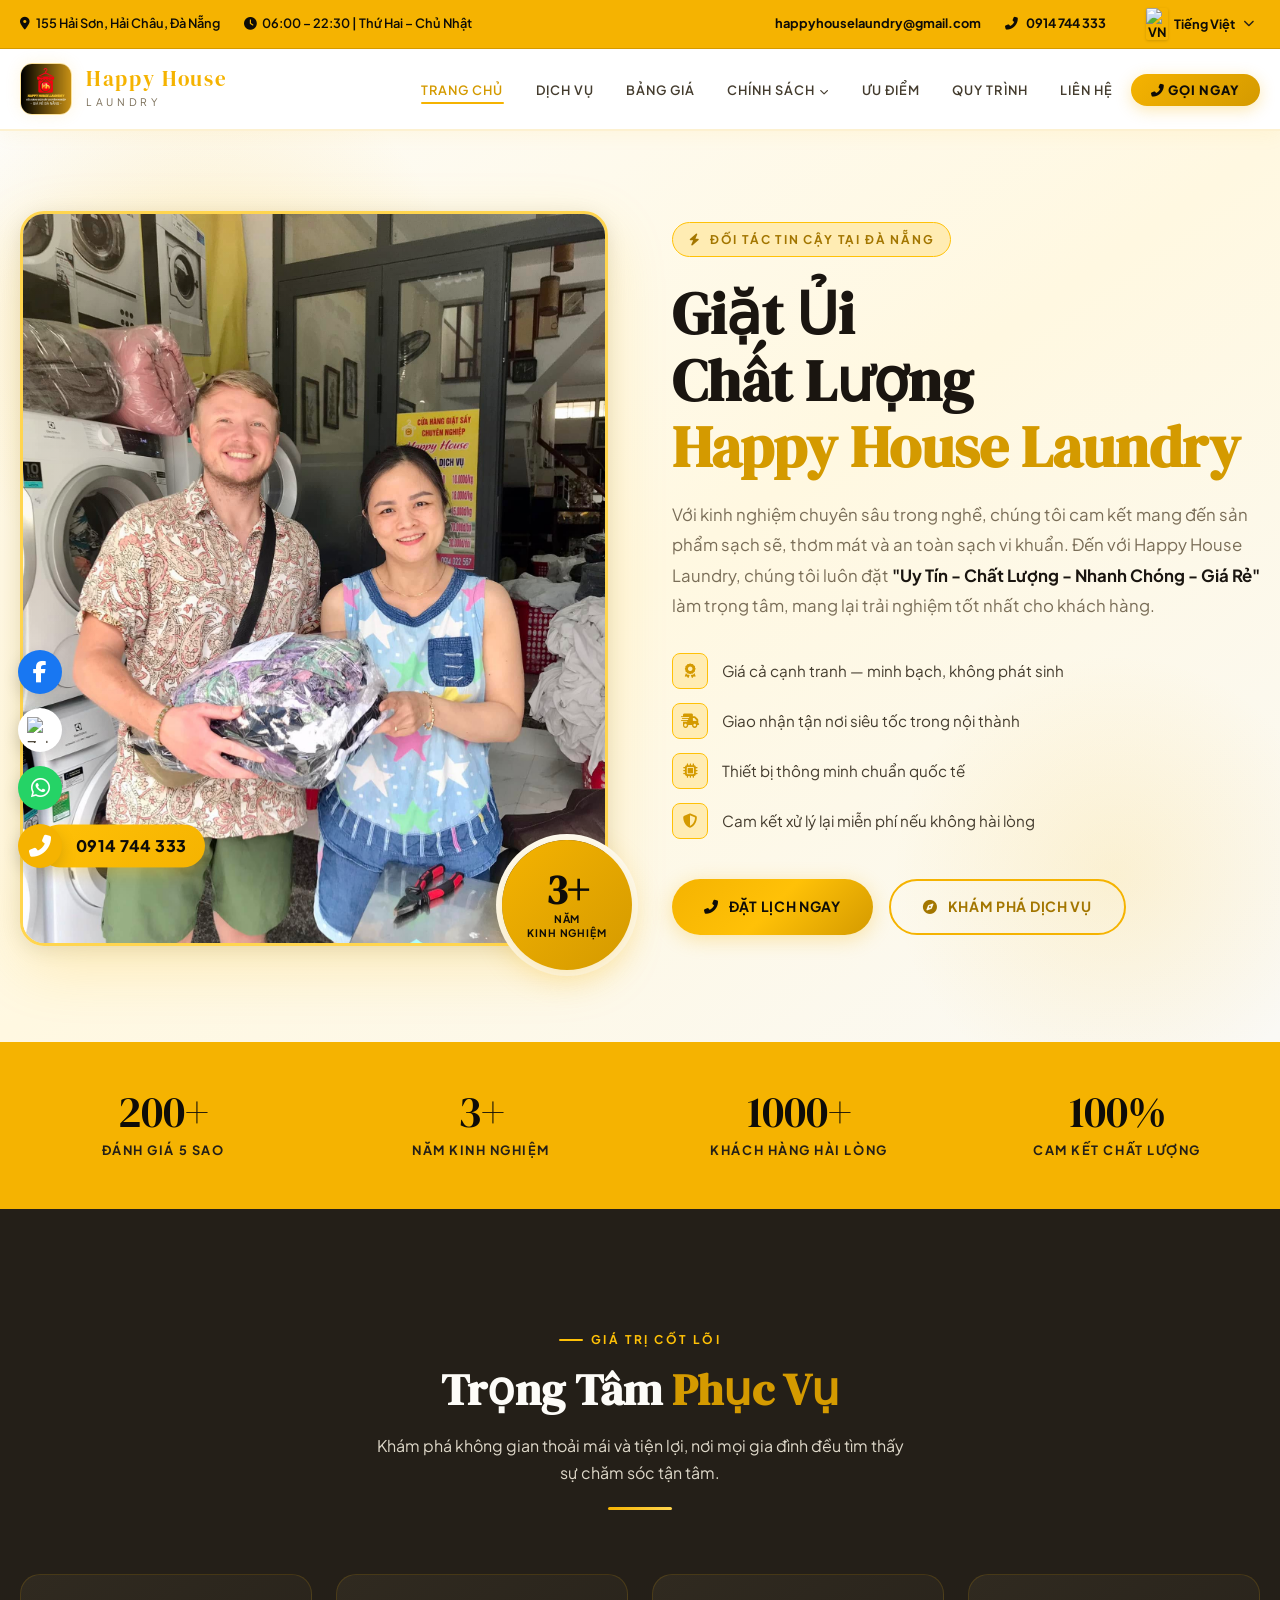
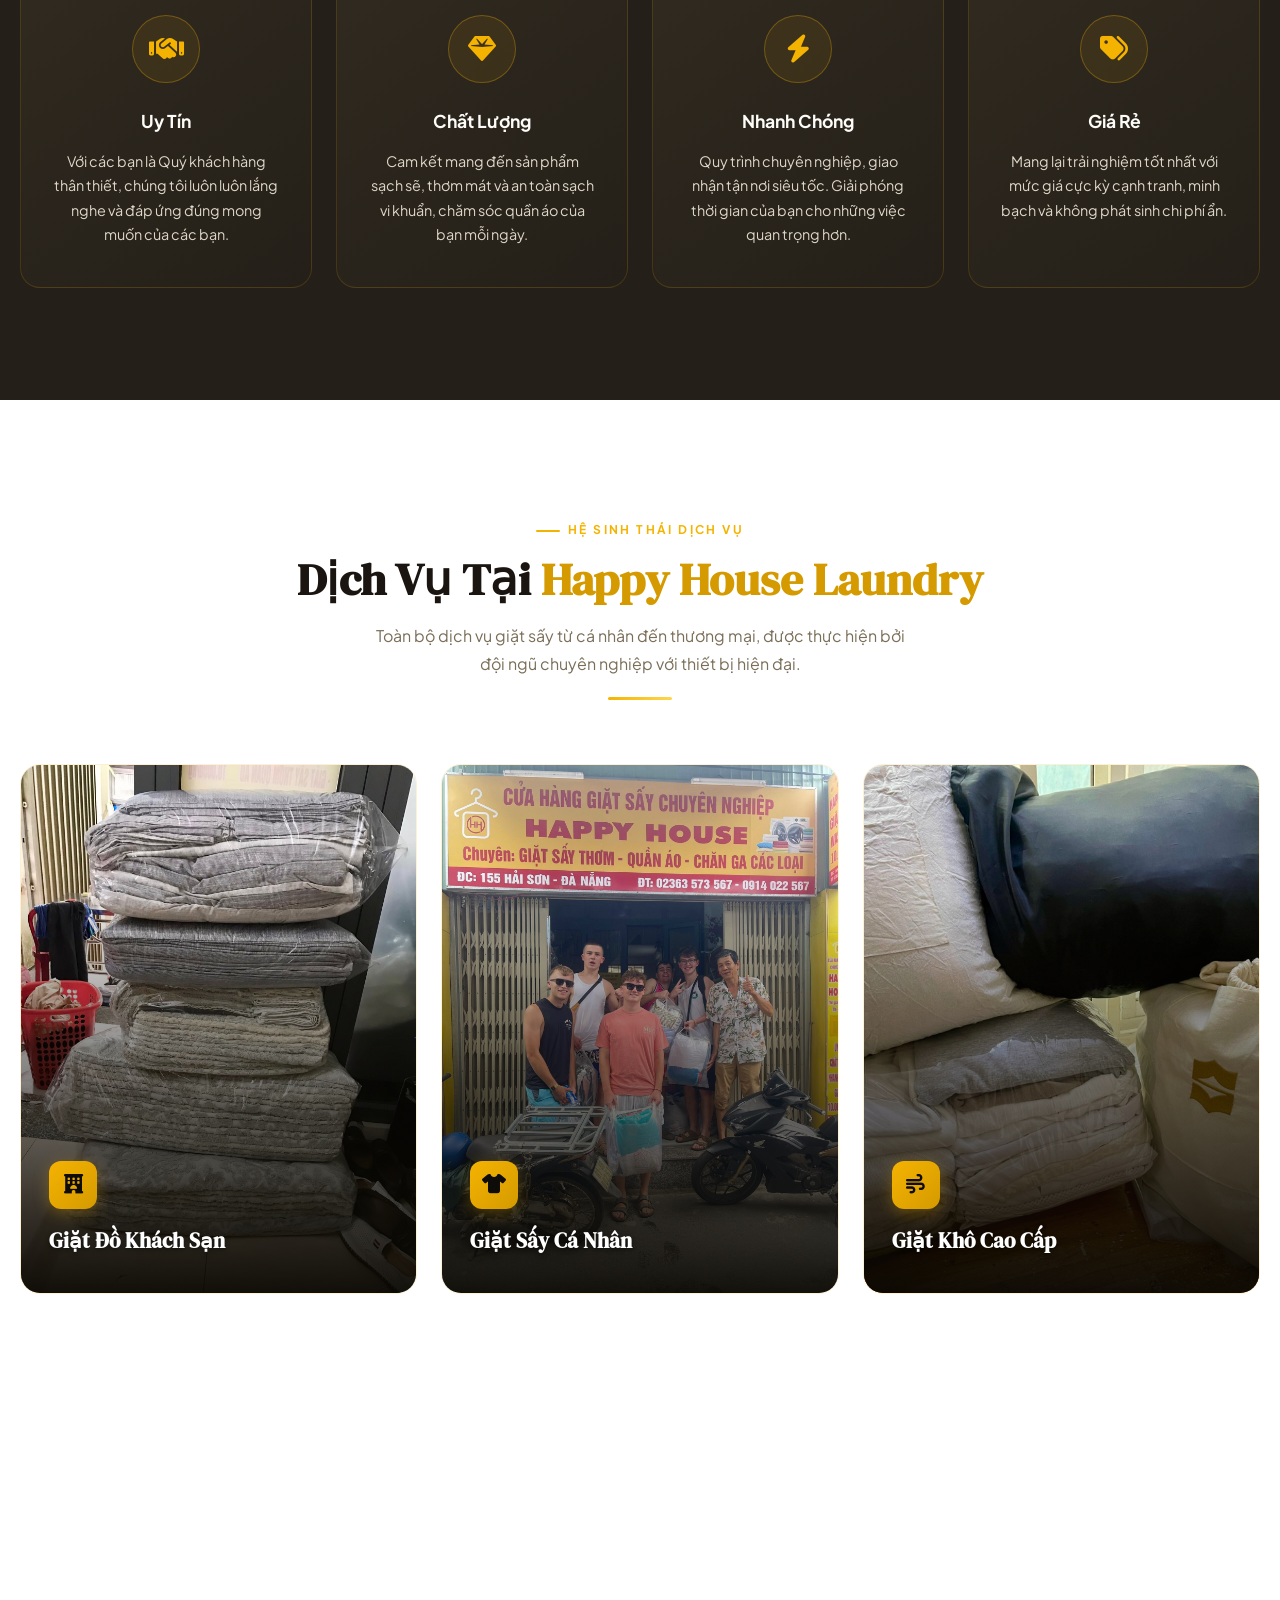
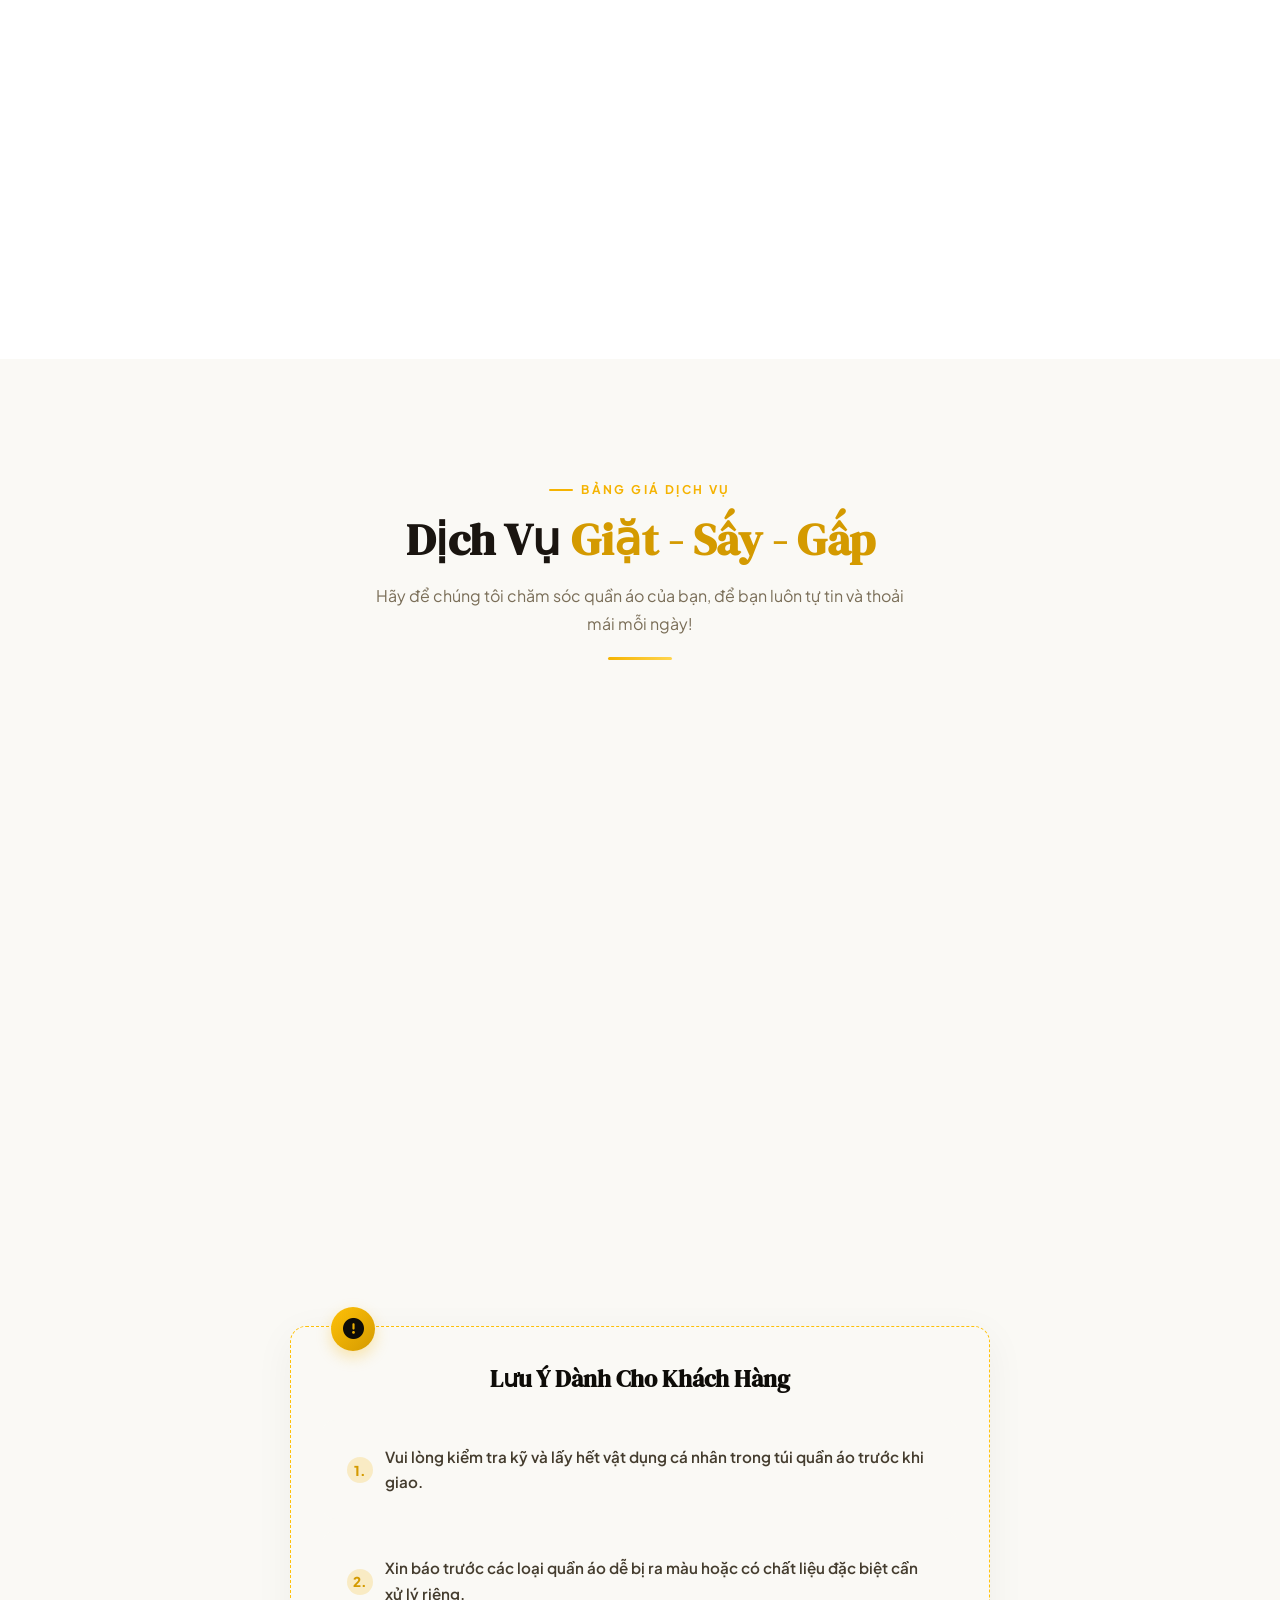
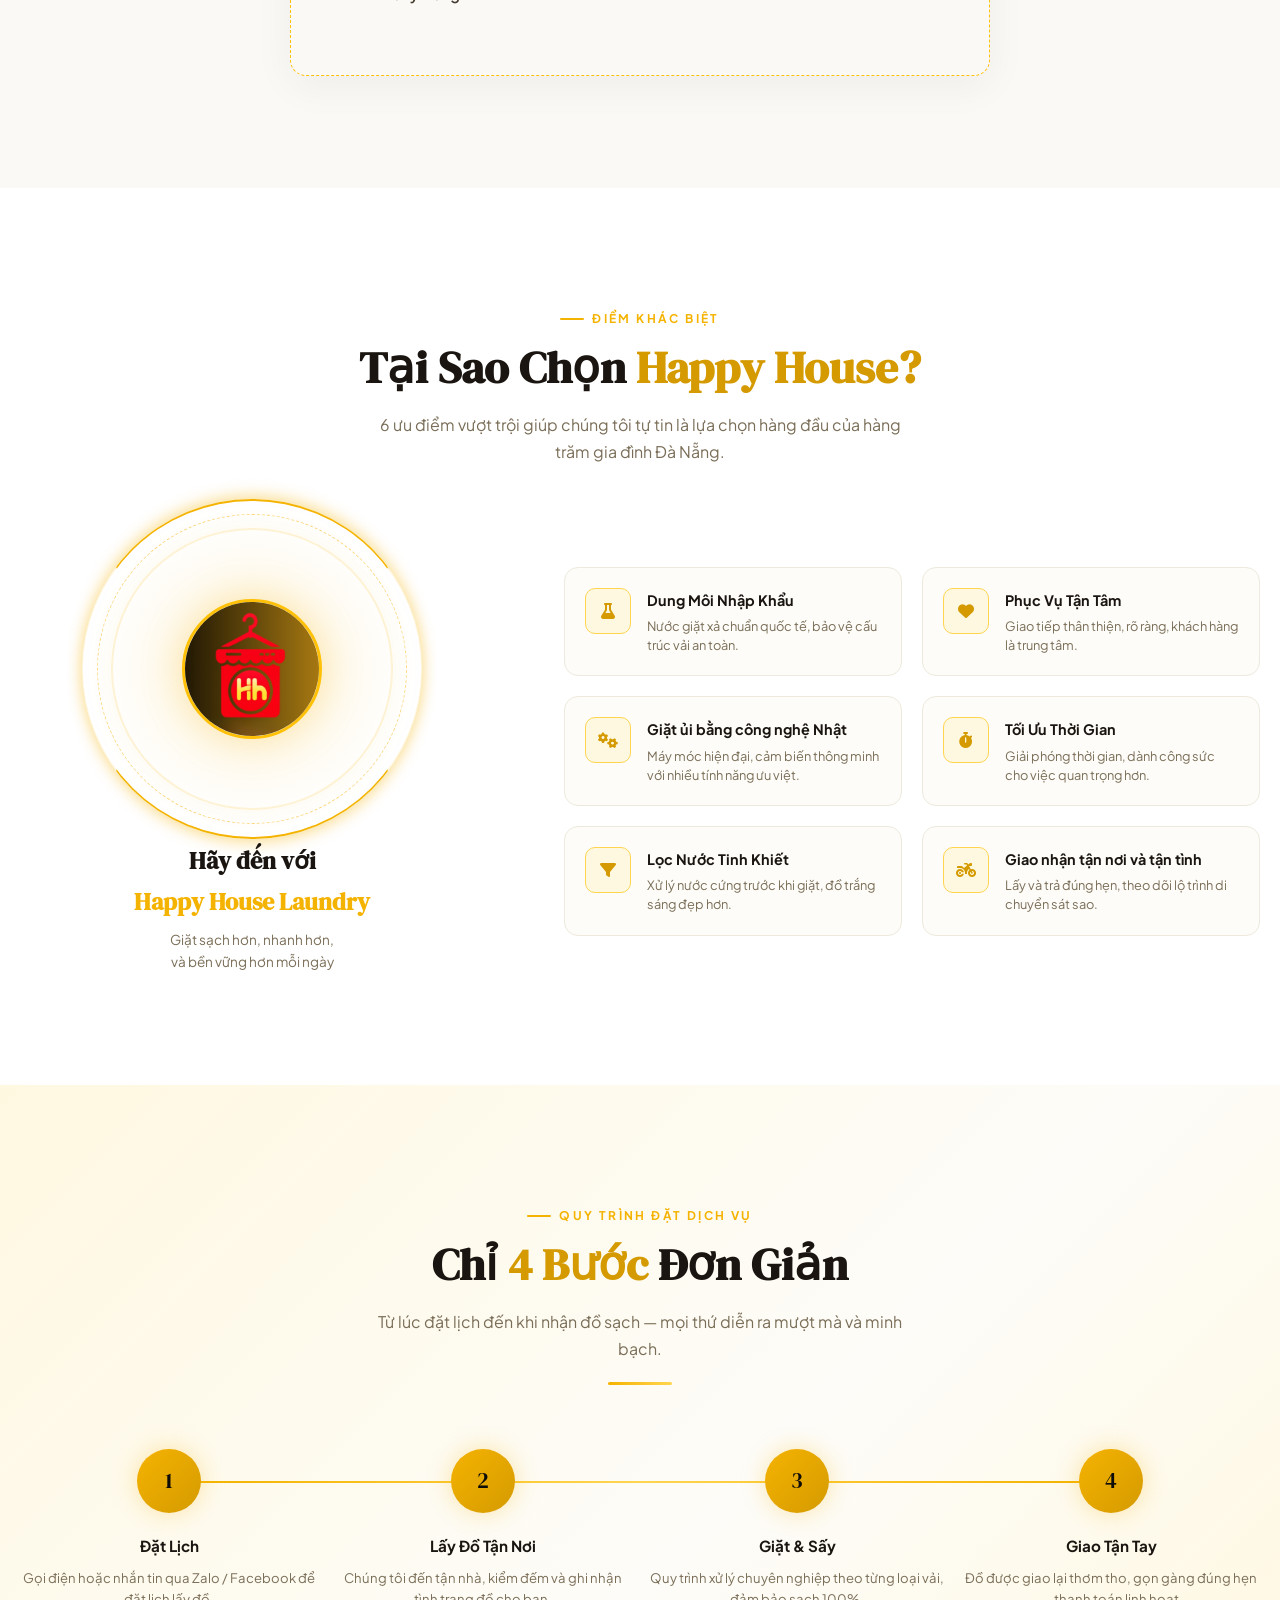
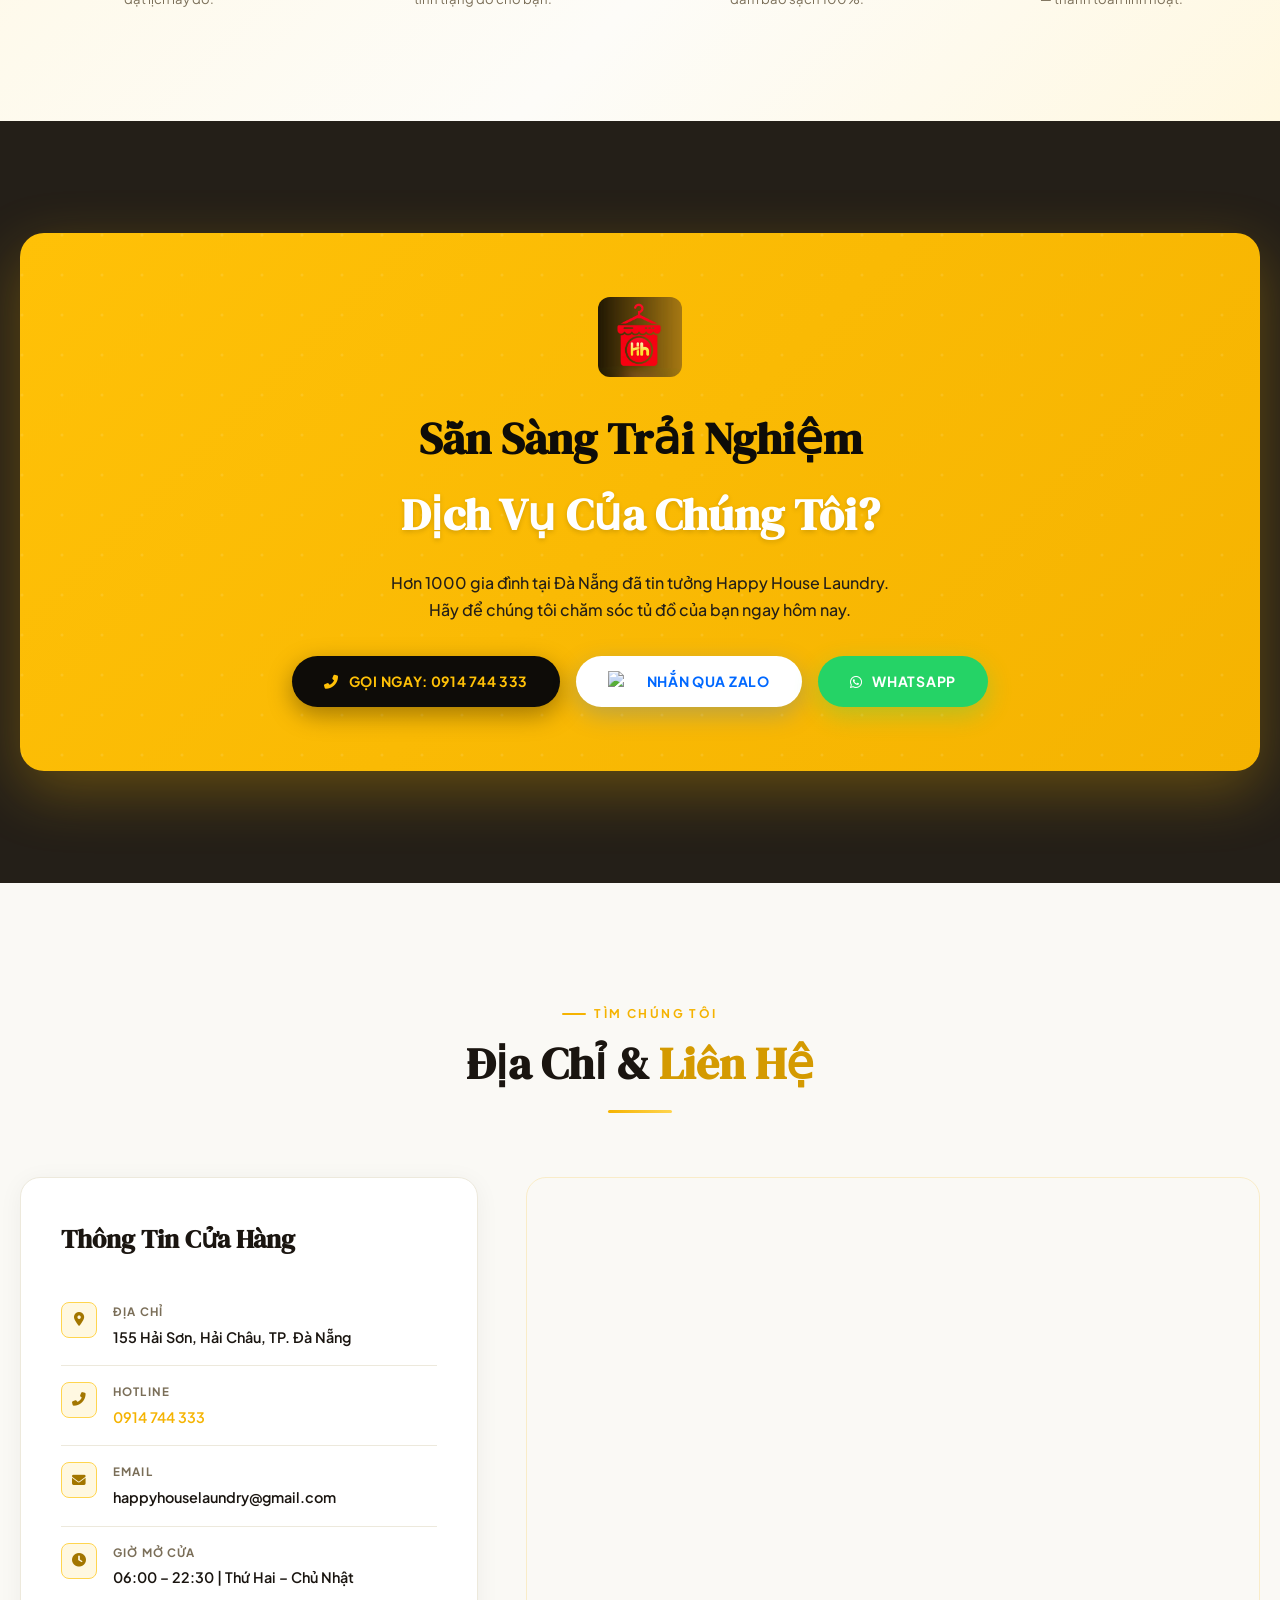
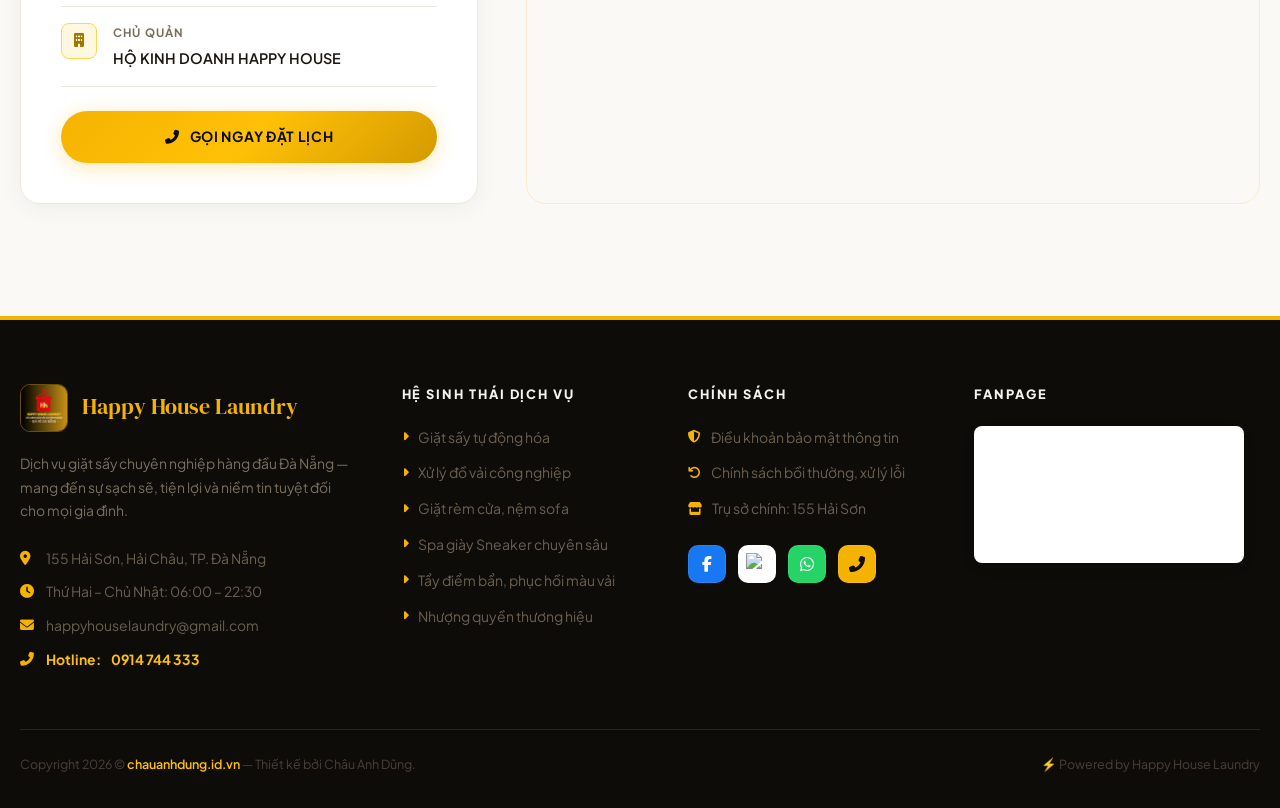
==== commit 09215b9e: "update" ====
--- a/index.html
+++ b/index.html
@@ -674,10 +674,18 @@
                 </div>
 
                 <div class="pricing-rules reveal">
-                    <h3 class="gold">Lưu ý</h3>
+                    <h3 class="gold">Lưu Ý Dành Cho Khách Hàng</h3>
                     <ul>
-                        <li><i class="fas fa-exclamation-circle"></i> 1. Kiểm tra kỹ túi quần áo</li>
-                        <li><i class="fas fa-exclamation-circle"></i> 2. Phân loại quần áo bị ra màu</li>
+                        <li>
+                            <span class="rule-num">1.</span>
+                            <span>Vui lòng kiểm tra kỹ và lấy hết vật dụng cá nhân trong túi quần áo trước khi
+                                giao.</span>
+                        </li>
+                        <li>
+                            <span class="rule-num">2.</span>
+                            <span>Xin báo trước các loại quần áo dễ bị ra màu hoặc có chất liệu đặc biệt cần xử lý
+                                riêng.</span>
+                        </li>
                     </ul>
                 </div>
             </div>
@@ -817,8 +825,12 @@
                         <a href="tel:0914744333" class="btn btn-primary" id="cta-banner-call">
                             <i class="fas fa-phone-alt"></i> Gọi Ngay: 0914 744 333
                         </a>
-                        <a href="https://zalo.me/0914744333" class="btn btn-outline" id="cta-banner-zalo">
-                            <i class="fas fa-comment-dots"></i> Nhắn Qua Zalo
+                        <a href="https://zalo.me/0914744333" class="btn btn-zalo" id="cta-banner-zalo">
+                            <img src="https://upload.wikimedia.org/wikipedia/commons/9/91/Icon_of_Zalo.svg" alt="Zalo"
+                                class="btn-icon-img" loading="lazy"> Nhắn Qua Zalo
+                        </a>
+                        <a href="https://wa.me/84914744333" class="btn btn-whatsapp" id="cta-banner-whatsapp">
+                            <i class="fab fa-whatsapp"></i> WhatsApp
                         </a>
                     </div>
                 </div>
--- a/css/style.css
+++ b/css/style.css
@@ -1336,7 +1336,7 @@
     left: -100%;
     width: 50%;
     height: 100%;
-    background: linear-gradient(to right, transparent, rgba(255,255,255,0.4), transparent);
+    background: linear-gradient(to right, transparent, rgba(255, 255, 255, 0.4), transparent);
     transform: skewX(-25deg);
     transition: 0.6s ease-in-out;
 }
@@ -1451,6 +1451,171 @@
 .service-card:hover .service-desc-sm {
     max-height: 80px;
     opacity: 1;
+}
+
+/* ============================================================
+   PRICING SECTION
+   ============================================================ */
+.pricing-section {
+    background: linear-gradient(to bottom, var(--light-50) 0%, var(--white) 100%);
+}
+
+.pricing-menu-wrapper {
+    max-width: 850px;
+    margin: 0 auto 3rem auto;
+    background: var(--white);
+    padding: 3rem;
+    border-radius: 20px;
+    box-shadow: 0 10px 40px rgba(0, 0, 0, 0.05);
+    border: 1px solid var(--border-subtle);
+    position: relative;
+    overflow: hidden;
+}
+
+.pricing-menu-wrapper::before {
+    content: '';
+    position: absolute;
+    top: 0;
+    left: 0;
+    width: 100%;
+    height: 4px;
+    background: linear-gradient(90deg, var(--gold-400), var(--gold-600));
+}
+
+.pricing-list {
+    display: flex;
+    flex-direction: column;
+    gap: 1.5rem;
+}
+
+.pricing-item-group {
+    display: flex;
+    flex-direction: column;
+    gap: 0.25rem;
+    transition: transform 0.3s ease;
+}
+
+.pricing-item-group:hover {
+    transform: translateX(5px);
+}
+
+.pricing-item {
+    display: flex;
+    align-items: flex-end;
+    width: 100%;
+}
+
+.pricing-item-name {
+    font-size: 1.15rem;
+    font-weight: 700;
+    color: var(--text-primary);
+    white-space: nowrap;
+    transition: color 0.3s ease;
+}
+
+.pricing-item-group:hover .pricing-item-name {
+    color: var(--gold-600);
+}
+
+.pricing-item-dots {
+    flex-grow: 1;
+    border-bottom: 1px solid var(--light-300);
+    margin: 0 1rem;
+    position: relative;
+    top: -6px;
+    opacity: 0.5;
+}
+
+.pricing-item-price {
+    font-family: var(--font-display);
+    font-size: 1.15rem;
+    font-weight: 700;
+    color: var(--gold-600);
+    white-space: nowrap;
+}
+
+.pricing-item-desc {
+    font-size: 0.85rem;
+    color: var(--text-muted);
+    font-style: italic;
+}
+
+/* Pricing Rules / Notes */
+.pricing-rules {
+    max-width: 850px;
+    margin: 0 auto;
+    background: var(--white);
+    border-radius: 20px;
+    padding: 2.5rem;
+    position: relative;
+    box-shadow: 0 10px 40px rgba(0, 0, 0, 0.05);
+}
+
+.pricing-rules::before {
+    content: '\f06a';
+    /* Exclamation circle */
+    font-family: "Font Awesome 5 Free";
+    font-weight: 900;
+    position: absolute;
+    top: -20px;
+    left: 2.5rem;
+    width: 44px;
+    height: 44px;
+    background: linear-gradient(135deg, var(--gold-400), var(--gold-600));
+    color: var(--dark-950);
+    border-radius: 50%;
+    display: flex;
+    align-items: center;
+    justify-content: center;
+    font-size: 1.3rem;
+    box-shadow: 0 6px 15px rgba(245, 179, 1, 0.3);
+}
+
+.pricing-rules h3 {
+    font-family: var(--font-display);
+    font-size: 1.4rem;
+    color: var(--dark-950);
+    margin-bottom: 1.5rem;
+}
+
+.pricing-rules ul {
+    list-style: none;
+    display: grid;
+    grid-template-columns: 1fr 1fr;
+    gap: 1.5rem;
+}
+
+.pricing-rules li {
+    display: flex;
+    align-items: flex-start;
+    gap: 1rem;
+    font-size: 0.95rem;
+    color: var(--text-secondary);
+    background: var(--light-50);
+    padding: 1.5rem;
+    border-radius: 12px;
+    transition: transform 0.3s ease, box-shadow 0.3s ease, background 0.3s ease;
+}
+
+.pricing-rules li:hover {
+    transform: translateY(-4px);
+    box-shadow: 0 10px 25px rgba(0, 0, 0, 0.06);
+    background: var(--white);
+}
+
+.rule-num {
+    display: flex;
+    align-items: center;
+    justify-content: center;
+    width: 26px;
+    height: 26px;
+    border-radius: 50%;
+    background: rgba(245, 179, 1, 0.2);
+    color: var(--gold-600);
+    font-weight: 800;
+    font-size: 0.85rem;
+    flex-shrink: 0;
+    margin-top: 0.1rem;
 }
 
 /* ============================================================
@@ -1499,8 +1664,8 @@
     background: transparent;
     z-index: 1;
     /* Clean glassmorphic concentric rings */
-    box-shadow: 
-        inset 0 0 0 1px rgba(245, 179, 1, 0.15), 
+    box-shadow:
+        inset 0 0 0 1px rgba(245, 179, 1, 0.15),
         0 0 0 1px rgba(245, 179, 1, 0.15),
         0 0 40px rgba(245, 179, 1, 0.05);
 }
@@ -1553,18 +1718,37 @@
 
 /* Orbit Keyframes */
 @keyframes orbit-spin-slow {
-    0% { transform: rotate(0deg); }
-    100% { transform: rotate(360deg); }
+    0% {
+        transform: rotate(0deg);
+    }
+
+    100% {
+        transform: rotate(360deg);
+    }
 }
 
 @keyframes orbit-spin-reverse {
-    0% { transform: rotate(360deg); }
-    100% { transform: rotate(0deg); }
+    0% {
+        transform: rotate(360deg);
+    }
+
+    100% {
+        transform: rotate(0deg);
+    }
 }
 
 @keyframes pulse-glow {
-    0%, 100% { opacity: 0.6; transform: scale(0.95); }
-    50% { opacity: 1; transform: scale(1.05); }
+
+    0%,
+    100% {
+        opacity: 0.6;
+        transform: scale(0.95);
+    }
+
+    50% {
+        opacity: 1;
+        transform: scale(1.05);
+    }
 }
 
 .orbit-caption {
@@ -1707,25 +1891,39 @@
    CTA BANNER
    ============================================================ */
 .cta-banner {
-    background: linear-gradient(135deg, var(--gold-500) 0%, var(--gold-400) 50%, var(--gold-600) 100%);
+    background: linear-gradient(-45deg, var(--gold-600), var(--gold-400), var(--gold-500), #ffc107);
+    background-size: 300% 300%;
+    animation: cta-gradient-shift 12s ease infinite;
     border-radius: 24px;
     padding: 4rem;
     text-align: center;
     position: relative;
     overflow: hidden;
     box-shadow: 0 20px 60px rgba(245, 179, 1, 0.30);
+    z-index: 1;
 }
 
 .cta-banner::before {
     content: '';
     position: absolute;
-    top: -60px;
-    left: 50%;
-    transform: translateX(-50%);
-    width: 500px;
-    height: 300px;
-    background: radial-gradient(ellipse, rgba(255, 255, 255, 0.20) 0%, transparent 70%);
-    pointer-events: none;
+    inset: 0;
+    background: url('data:image/svg+xml;utf8,<svg width="40" height="40" viewBox="0 0 40 40" xmlns="http://www.w3.org/2000/svg"><circle cx="2" cy="2" r="1.5" fill="rgba(255,255,255,0.15)"/></svg>') repeat;
+    z-index: -1;
+    opacity: 0.7;
+}
+
+@keyframes cta-gradient-shift {
+    0% {
+        background-position: 0% 50%;
+    }
+
+    50% {
+        background-position: 100% 50%;
+    }
+
+    100% {
+        background-position: 0% 50%;
+    }
 }
 
 .cta-banner h2 {
@@ -1752,23 +1950,48 @@
 .cta-banner .btn-primary {
     background: var(--dark-950);
     color: var(--gold-400);
-    box-shadow: 0 4px 20px rgba(0, 0, 0, 0.35);
+    box-shadow: 0 8px 25px rgba(0, 0, 0, 0.35);
+    border: none;
 }
 
 .cta-banner .btn-primary:hover {
     background: var(--dark-800);
-    box-shadow: 0 8px 30px rgba(0, 0, 0, 0.4);
-}
-
-.cta-banner .btn-outline {
-    background: rgba(255, 255, 255, 0.20);
-    color: var(--dark-950);
-    border: 2px solid rgba(0, 0, 0, 0.25);
-}
-
-.cta-banner .btn-outline:hover {
-    background: rgba(255, 255, 255, 0.35);
-    border-color: rgba(0, 0, 0, 0.35);
+    transform: translateY(-4px);
+    box-shadow: 0 12px 35px rgba(0, 0, 0, 0.45);
+}
+
+.cta-banner .btn-zalo {
+    background: #ffffff;
+    color: #0068ff;
+    border: none;
+    box-shadow: 0 8px 25px rgba(0, 104, 255, 0.25);
+    font-weight: 700;
+}
+
+.cta-banner .btn-zalo:hover {
+    transform: translateY(-4px);
+    box-shadow: 0 12px 35px rgba(0, 104, 255, 0.35);
+}
+
+.cta-banner .btn-icon-img {
+    width: 22px;
+    height: 22px;
+    margin-right: 0.4rem;
+    object-fit: contain;
+}
+
+.cta-banner .btn-whatsapp {
+    background: #25D366;
+    color: #ffffff;
+    border: none;
+    box-shadow: 0 8px 25px rgba(37, 211, 102, 0.3);
+    font-weight: 700;
+}
+
+.cta-banner .btn-whatsapp:hover {
+    background: #20bd5a;
+    transform: translateY(-4px);
+    box-shadow: 0 12px 35px rgba(37, 211, 102, 0.45);
 }
 
 /* ============================================================
@@ -2832,22 +3055,22 @@
         padding: 2rem 1.5rem;
         border-radius: 16px;
     }
-    
+
     .pricing-item {
         flex-direction: column;
         align-items: flex-start;
         gap: 0.25rem;
     }
-    
+
     .pricing-item-dots {
         display: none;
     }
-    
+
     .pricing-item-name {
         white-space: normal;
         margin-bottom: 0.25rem;
     }
-    
+
     .pricing-item-price {
         font-size: 1.15rem;
         align-self: flex-start;
@@ -3060,25 +3283,22 @@
         width: 100%;
         justify-content: center;
     }
-}
-
-/* ============================================================
-   REDUCED MOTION
-   ============================================================ */
-@media (prefers-reduced-motion: reduce) {
-
-    *,
-    *::before,
-    *::after {
-        animation-duration: 0.01ms !important;
-        animation-iteration-count: 1 !important;
-        transition-duration: 0.01ms !important;
-    }
-
-    .reveal,
-    .reveal-left,
-    .reveal-right {
-        opacity: 1;
-        transform: none;
+
+    .pricing-menu-wrapper {
+        padding: 2rem 1.5rem;
+    }
+
+    .pricing-item-name,
+    .pricing-item-price {
+        font-size: 1.05rem;
+    }
+
+    .pricing-rules {
+        padding: 1.5rem;
+    }
+
+    .pricing-rules ul {
+        grid-template-columns: 1fr;
+        gap: 0.85rem;
     }
 }
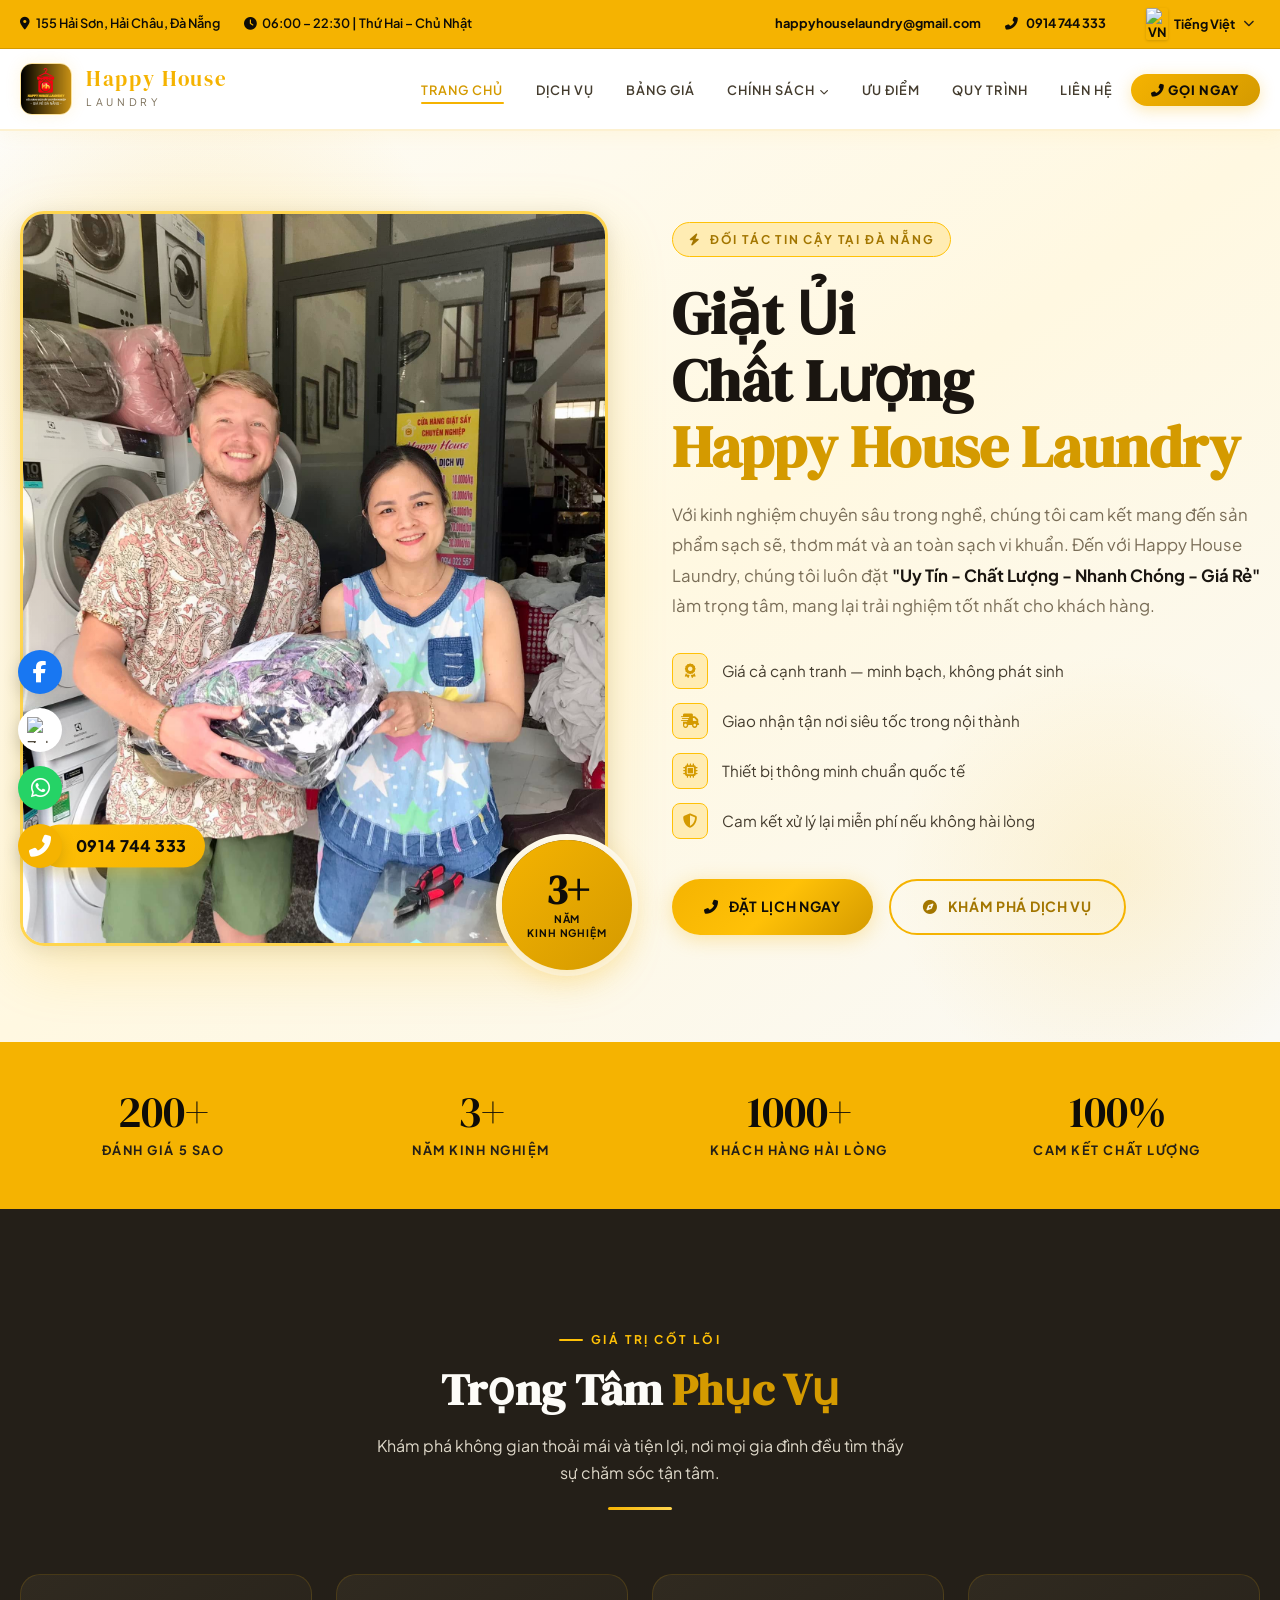
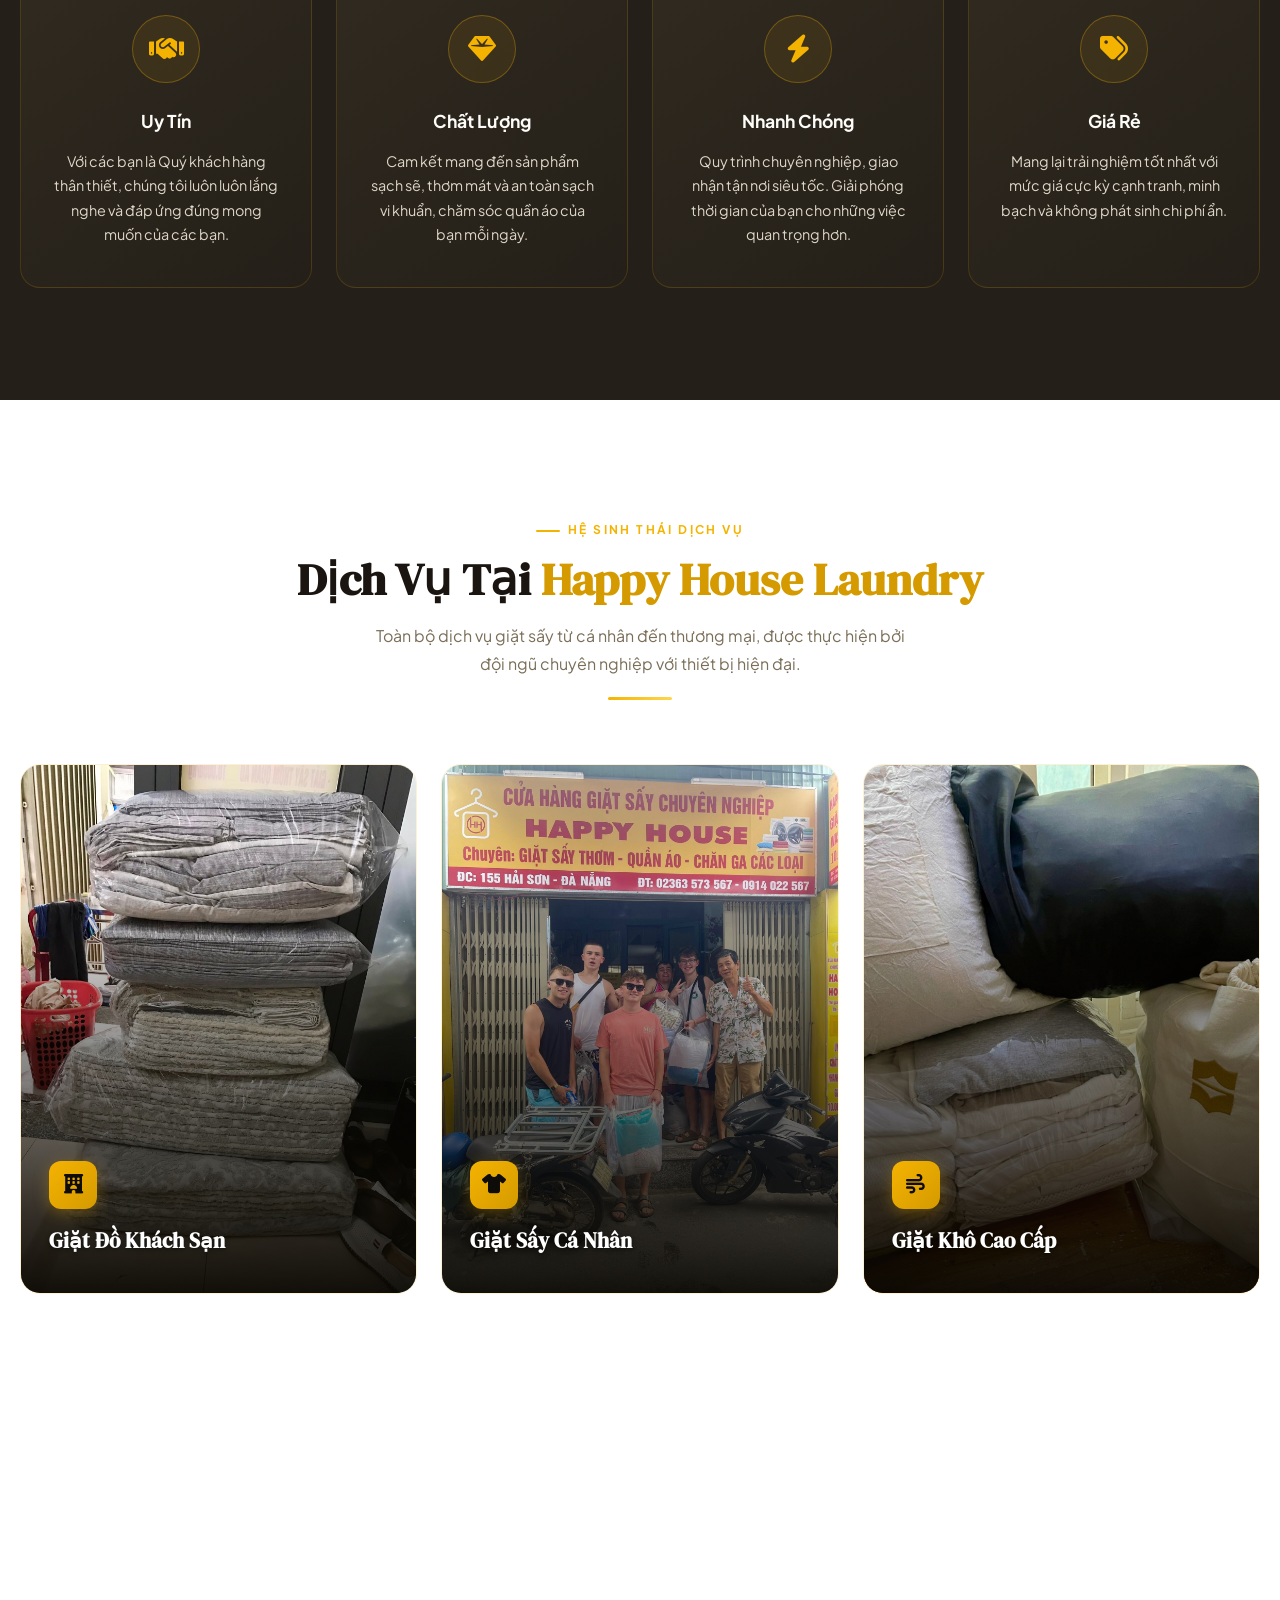
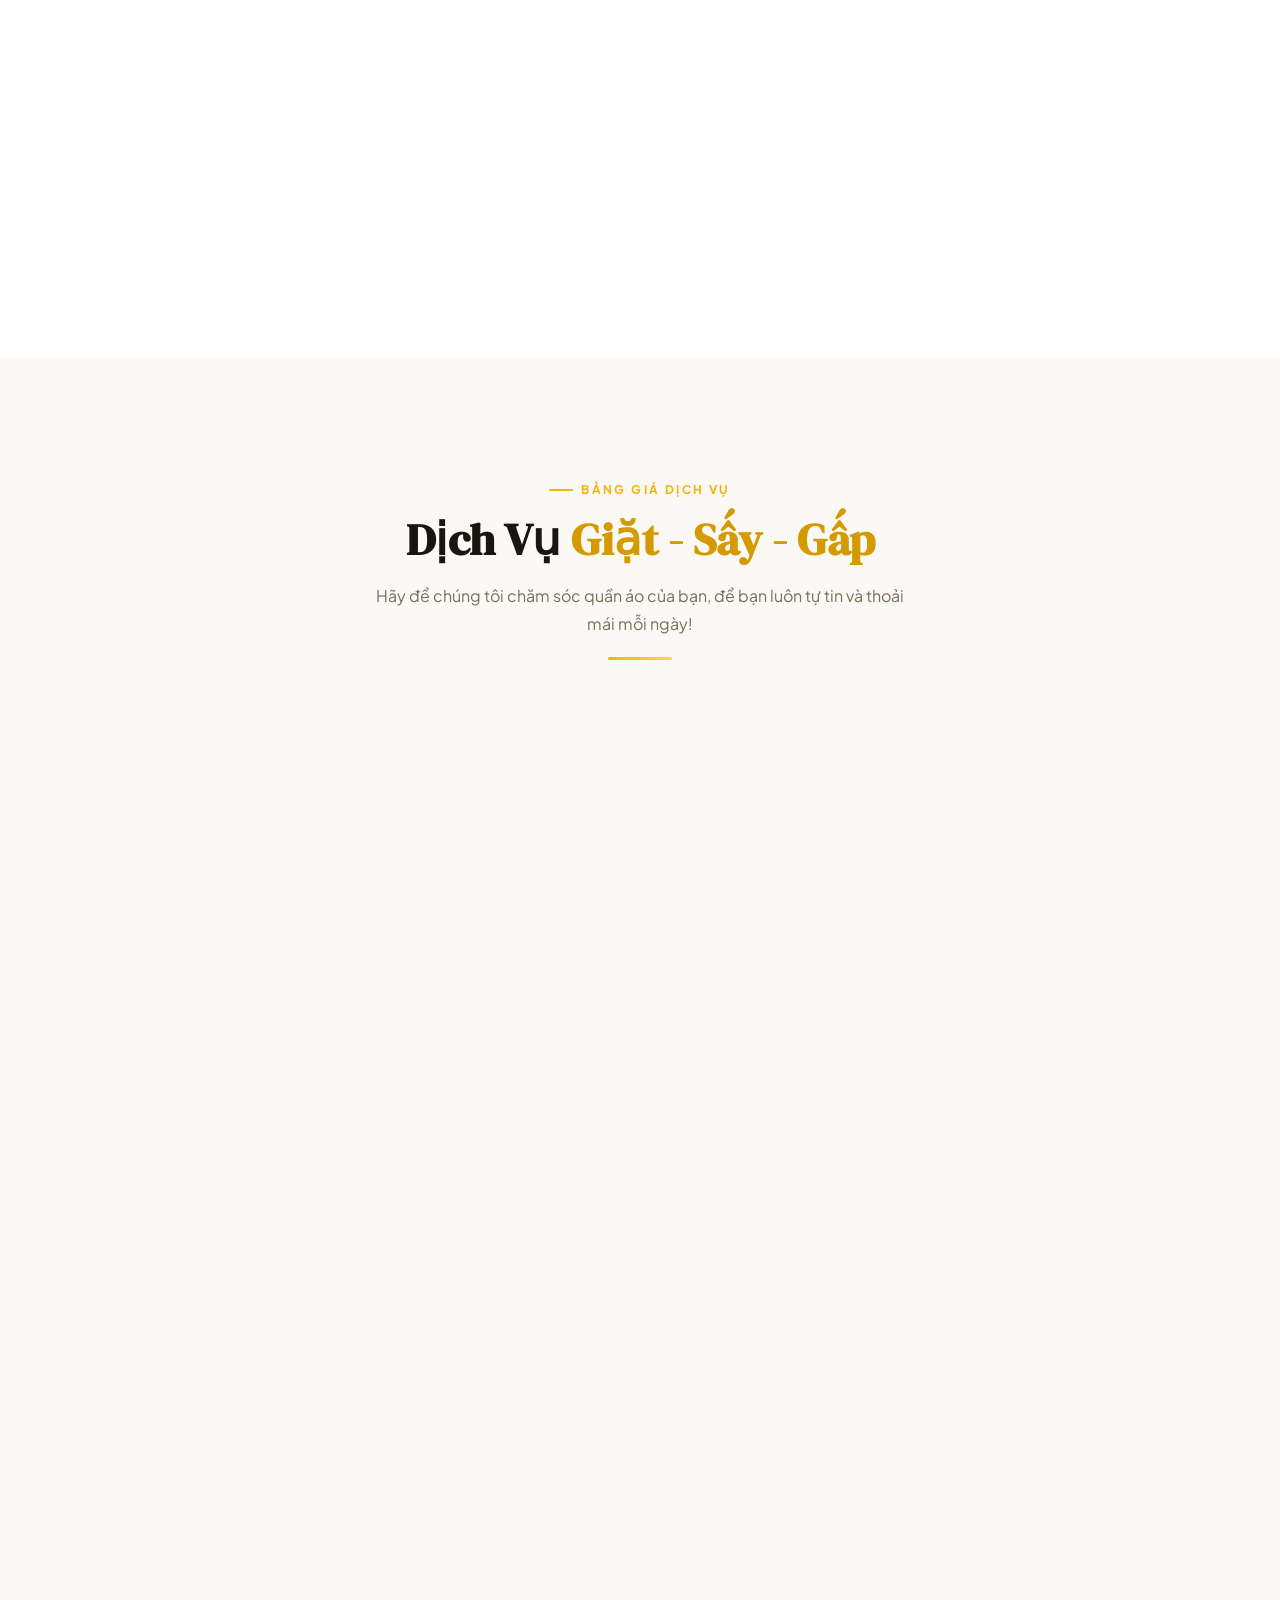
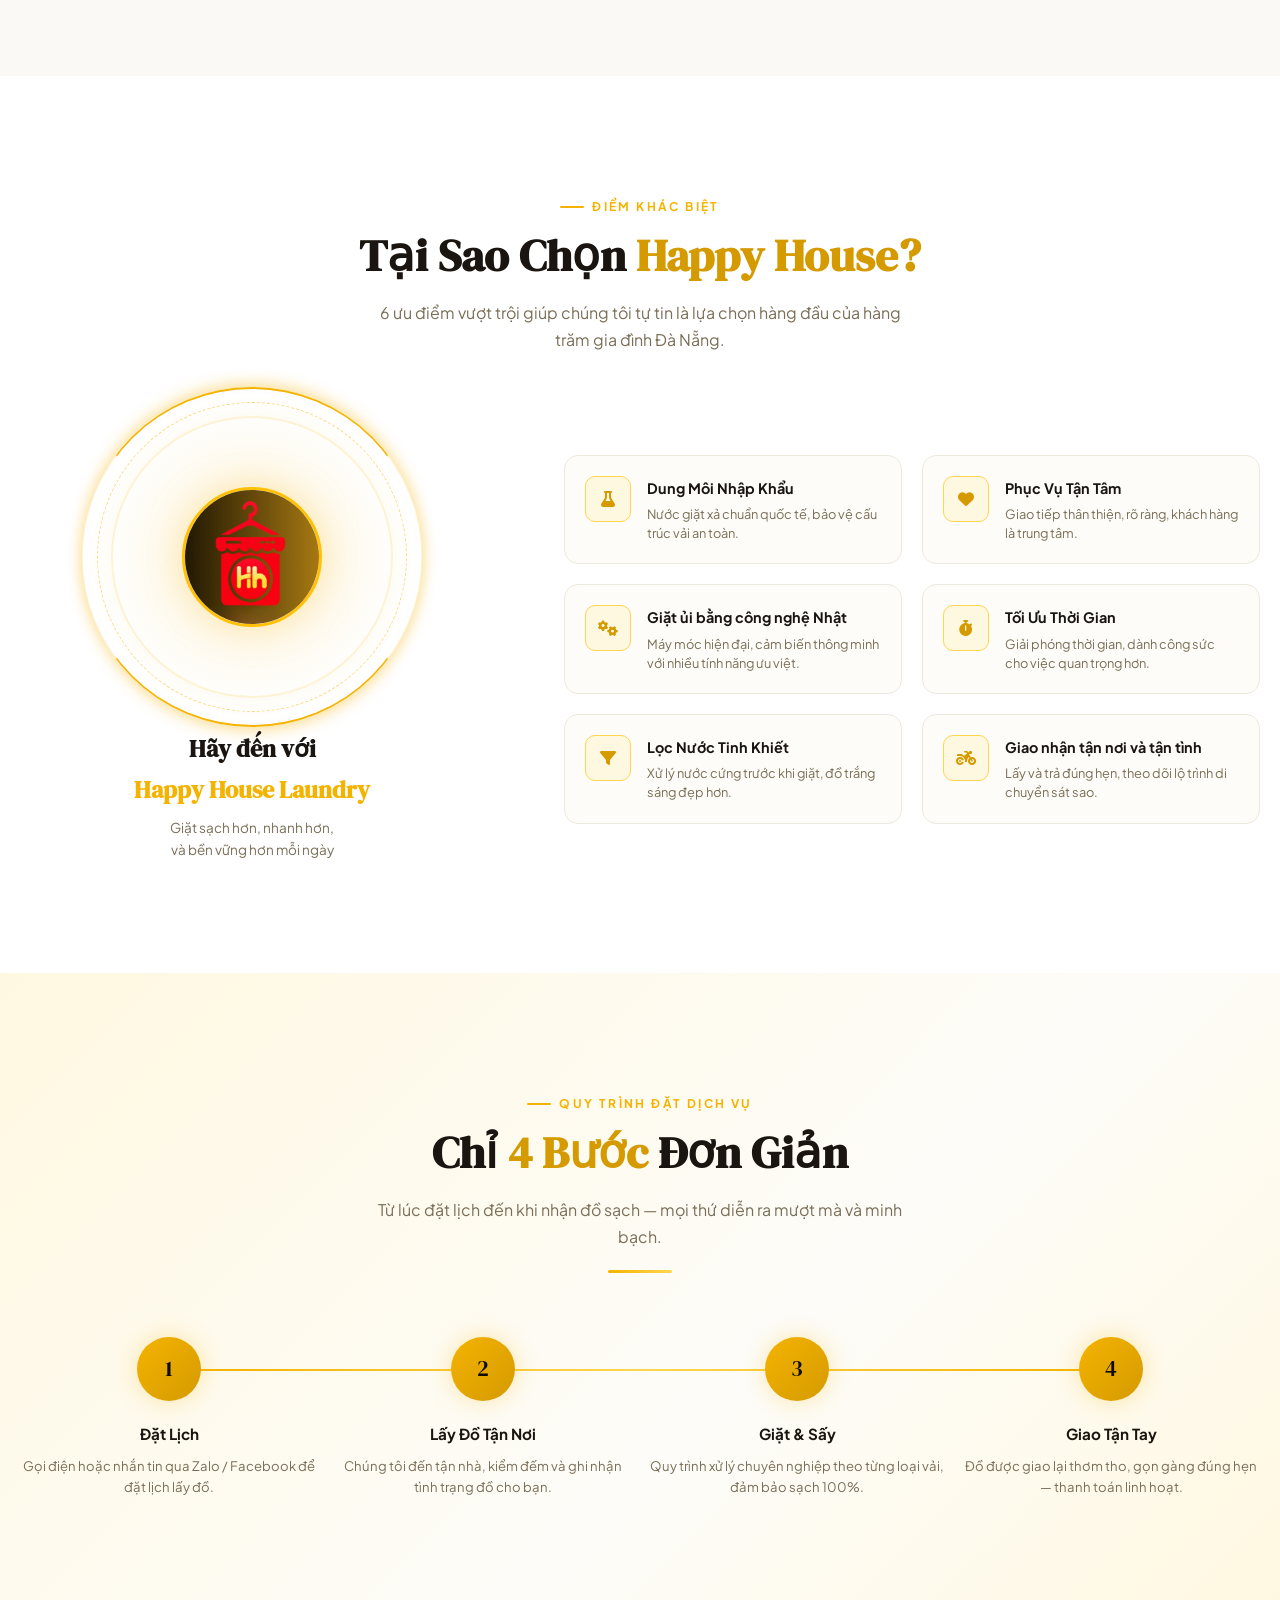
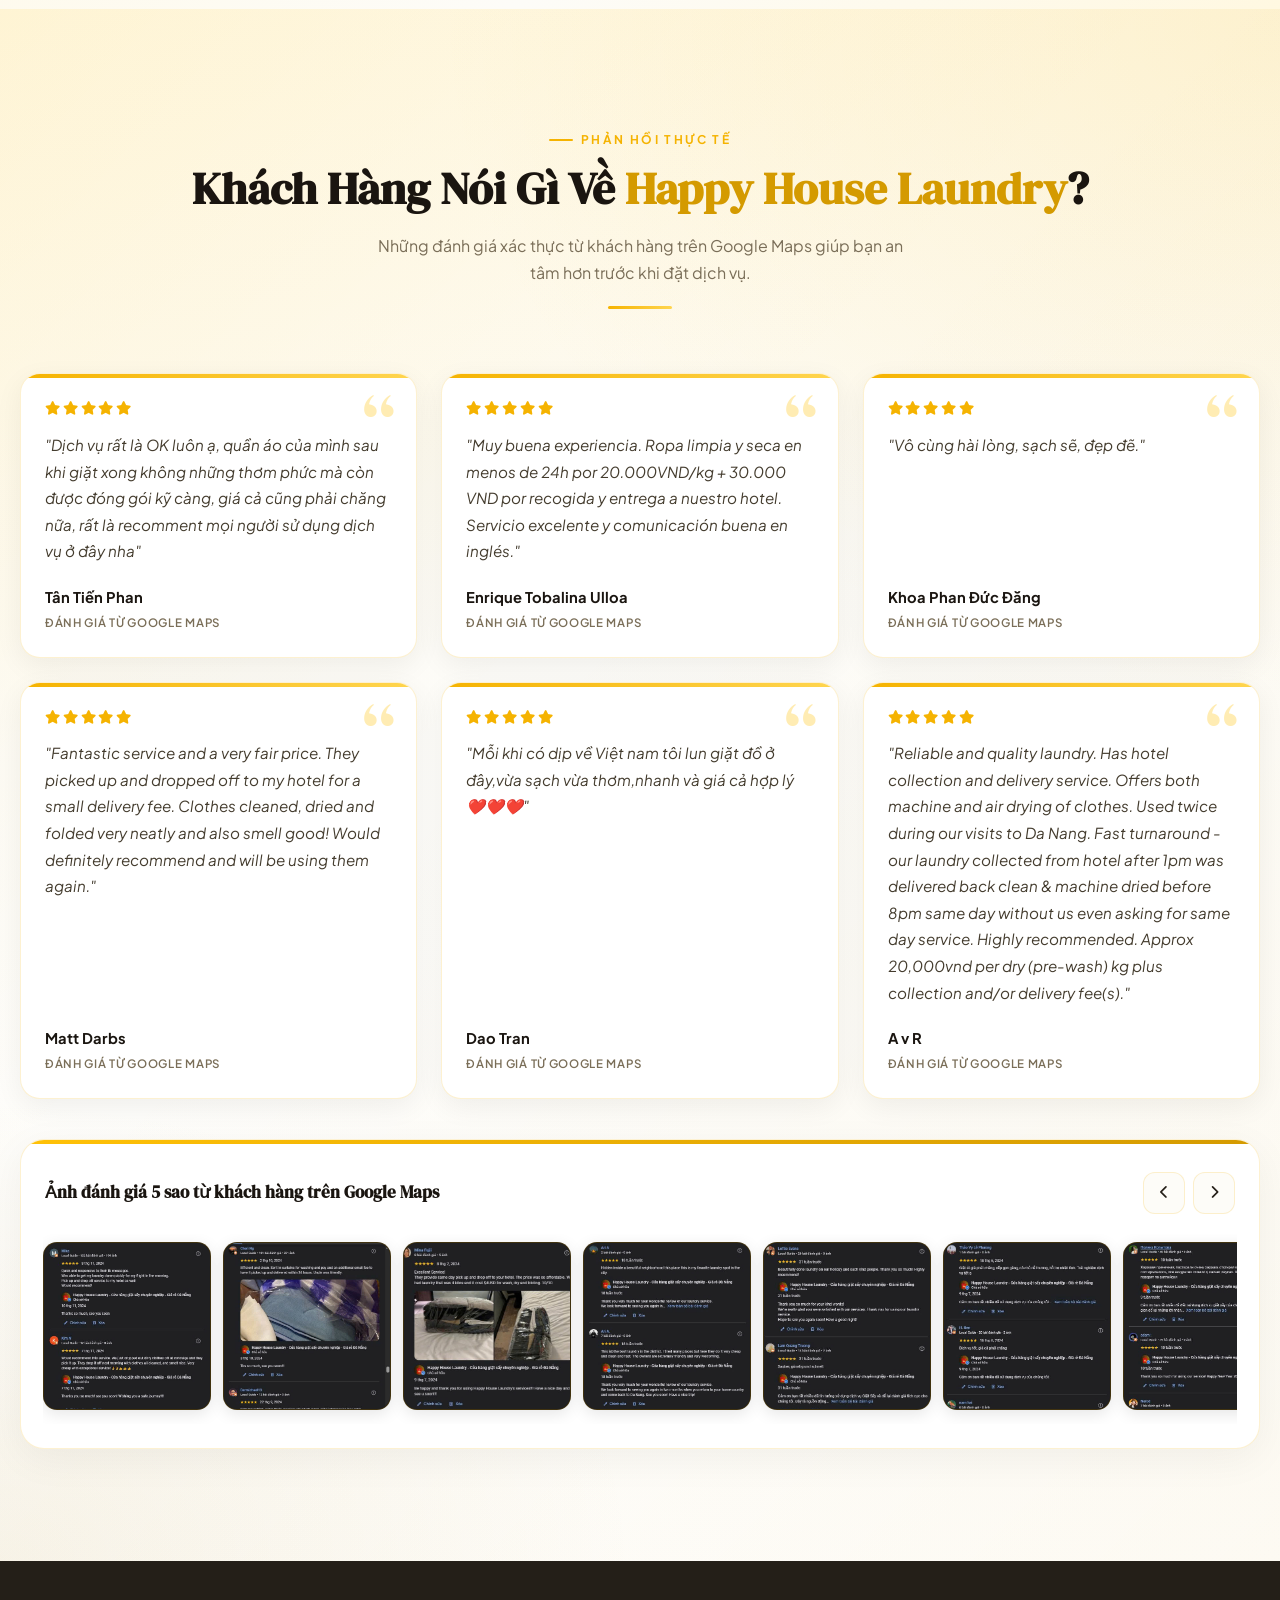
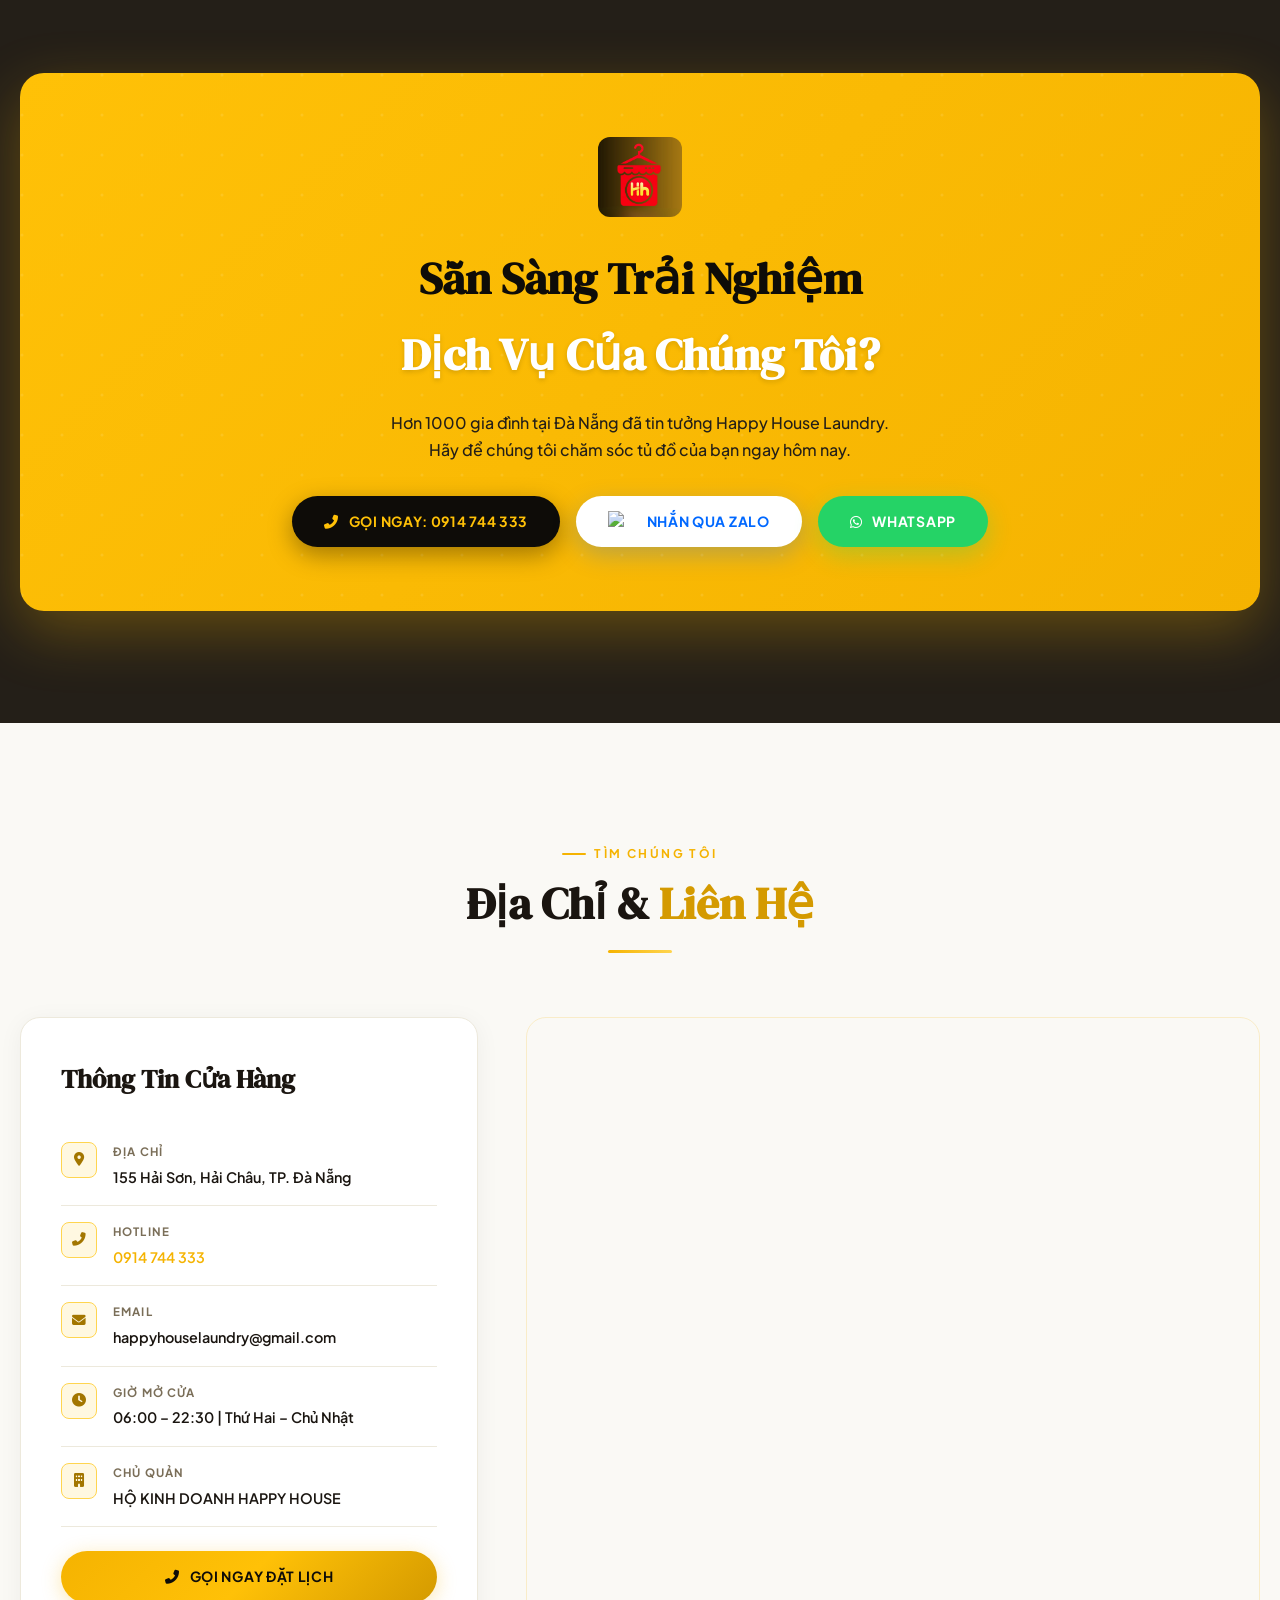
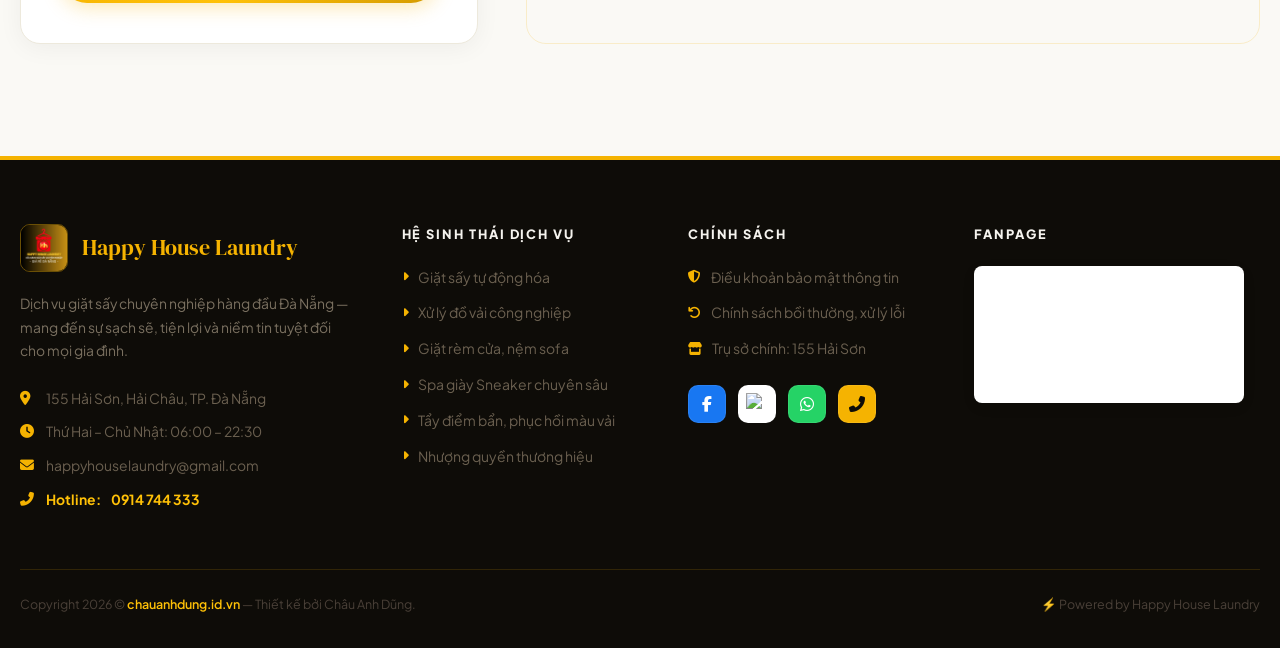
==== commit 7ab44255: "them section review danh gia tu google maps" ====
--- a/index.html
+++ b/index.html
@@ -806,6 +806,153 @@
         </section>
 
         <!-- ============================================================
+         REAL CUSTOMER REVIEWS
+         ============================================================ -->
+        <section class="section-pad reviews-section" id="reviews">
+            <div class="container">
+                <div class="section-header">
+                    <span class="section-label">Phản Hồi Thực Tế</span>
+                    <h2>Khách Hàng Nói Gì Về <span class="gold">Happy House Laundry</span>?</h2>
+                    <p>Những đánh giá xác thực từ khách hàng trên Google Maps giúp bạn an tâm hơn trước khi đặt dịch vụ.
+                    </p>
+                    <div class="gold-divider"></div>
+                </div>
+
+                <div class="reviews-cards">
+                    <article class="review-card reveal delay-1">
+                        <div class="review-stars" aria-label="5 sao">
+                            <i class="fas fa-star"></i><i class="fas fa-star"></i><i class="fas fa-star"></i><i
+                                class="fas fa-star"></i><i class="fas fa-star"></i>
+                        </div>
+                        <p class="review-quote">"Dịch vụ rất là OK luôn ạ, quần áo của mình sau khi giặt xong không
+                            những thơm phức mà còn được đóng gói kỹ càng, giá cả cũng phải chăng nữa, rất là recomment
+                            mọi người sử dụng dịch vụ ở đây nha"</p>
+                        <div class="review-author">Tân Tiến Phan</div>
+                        <div class="review-source">Đánh giá từ Google Maps</div>
+                    </article>
+
+                    <article class="review-card reveal delay-2">
+                        <div class="review-stars" aria-label="5 sao">
+                            <i class="fas fa-star"></i><i class="fas fa-star"></i><i class="fas fa-star"></i><i
+                                class="fas fa-star"></i><i class="fas fa-star"></i>
+                        </div>
+                        <p class="review-quote">"Muy buena experiencia. Ropa limpia y seca en menos de 24h por
+                            20.000VND/kg + 30.000 VND por recogida y entrega a nuestro hotel.
+
+                            Servicio excelente y comunicación buena en inglés."</p>
+                        <div class="review-author">Enrique Tobalina Ulloa</div>
+                        <div class="review-source">Đánh giá từ Google Maps</div>
+                    </article>
+
+                    <article class="review-card reveal delay-3">
+                        <div class="review-stars" aria-label="5 sao">
+                            <i class="fas fa-star"></i><i class="fas fa-star"></i><i class="fas fa-star"></i><i
+                                class="fas fa-star"></i><i class="fas fa-star"></i>
+                        </div>
+                        <p class="review-quote">"Vô cùng hài lòng, sạch sẽ, đẹp đẽ."</p>
+                        <div class="review-author">Khoa Phan Đức Đăng</div>
+                        <div class="review-source">Đánh giá từ Google Maps</div>
+                    </article>
+
+                    <article class="review-card reveal delay-4">
+                        <div class="review-stars" aria-label="5 sao">
+                            <i class="fas fa-star"></i><i class="fas fa-star"></i><i class="fas fa-star"></i><i
+                                class="fas fa-star"></i><i class="fas fa-star"></i>
+                        </div>
+                        <p class="review-quote">"Fantastic service and a very fair price. They picked up and dropped off
+                            to my hotel for a small delivery fee.
+
+                            Clothes cleaned, dried and folded very neatly and also smell good!
+
+                            Would definitely recommend and will be using them again."</p>
+                        <div class="review-author">Matt Darbs</div>
+                        <div class="review-source">Đánh giá từ Google Maps</div>
+                    </article>
+
+                    <article class="review-card reveal delay-5">
+                        <div class="review-stars" aria-label="5 sao">
+                            <i class="fas fa-star"></i><i class="fas fa-star"></i><i class="fas fa-star"></i><i
+                                class="fas fa-star"></i><i class="fas fa-star"></i>
+                        </div>
+                        <p class="review-quote">"Mỗi khi có dịp về Việt nam tôi lun giặt đồ ở đây,vừa sạch vừa
+                            thơm,nhanh và giá cả hợp lý ❤️❤️❤️"</p>
+                        <div class="review-author">Dao Tran</div>
+                        <div class="review-source">Đánh giá từ Google Maps</div>
+                    </article>
+
+                    <article class="review-card reveal delay-6">
+                        <div class="review-stars" aria-label="5 sao">
+                            <i class="fas fa-star"></i><i class="fas fa-star"></i><i class="fas fa-star"></i><i
+                                class="fas fa-star"></i><i class="fas fa-star"></i>
+                        </div>
+                        <p class="review-quote">"Reliable and quality laundry.
+
+                            Has hotel collection and delivery service. Offers both machine and air drying of clothes.
+
+                            Used twice during our visits to Da Nang. Fast turnaround - our laundry collected from hotel
+                            after 1pm was delivered back clean & machine dried before 8pm same day without us even
+                            asking for same day service.
+
+                            Highly recommended.
+
+                            Approx 20,000vnd per dry (pre-wash) kg plus collection and/or delivery fee(s)."</p>
+                        <div class="review-author">A v R</div>
+                        <div class="review-source">Đánh giá từ Google Maps</div>
+                    </article>
+                </div>
+
+                <div class="reviews-gallery reveal">
+                    <div class="reviews-gallery-head">
+                        <h3>Ảnh đánh giá 5 sao từ khách hàng trên Google Maps</h3>
+                        <div class="reviews-gallery-controls">
+                            <button class="review-scroll-btn" type="button" data-scroll-target="reviews-track-vi"
+                                data-scroll-dir="-1" aria-label="Xem ảnh trước">
+                                <i class="fas fa-chevron-left"></i>
+                            </button>
+                            <button class="review-scroll-btn" type="button" data-scroll-target="reviews-track-vi"
+                                data-scroll-dir="1" aria-label="Xem ảnh tiếp theo">
+                                <i class="fas fa-chevron-right"></i>
+                            </button>
+                        </div>
+                    </div>
+
+                    <div class="reviews-track-wrap">
+                        <div class="reviews-track" id="reviews-track-vi" tabindex="0">
+                            <figure class="review-shot"><img src="./Picture/Review Google Maps/1.jpg"
+                                    alt="Ảnh chụp đánh giá 5 sao từ khách hàng 1" loading="lazy"></figure>
+                            <figure class="review-shot"><img src="./Picture/Review Google Maps/2.jpg"
+                                    alt="Ảnh chụp đánh giá 5 sao từ khách hàng 2" loading="lazy"></figure>
+                            <figure class="review-shot"><img src="./Picture/Review Google Maps/3.jpg"
+                                    alt="Ảnh chụp đánh giá 5 sao từ khách hàng 3" loading="lazy"></figure>
+                            <figure class="review-shot"><img src="./Picture/Review Google Maps/4.jpg"
+                                    alt="Ảnh chụp đánh giá 5 sao từ khách hàng 4" loading="lazy"></figure>
+                            <figure class="review-shot"><img src="./Picture/Review Google Maps/5.jpg"
+                                    alt="Ảnh chụp đánh giá 5 sao từ khách hàng 5" loading="lazy"></figure>
+                            <figure class="review-shot"><img src="./Picture/Review Google Maps/6.jpg"
+                                    alt="Ảnh chụp đánh giá 5 sao từ khách hàng 6" loading="lazy"></figure>
+                            <figure class="review-shot"><img src="./Picture/Review Google Maps/7.jpg"
+                                    alt="Ảnh chụp đánh giá 5 sao từ khách hàng 7" loading="lazy"></figure>
+                            <figure class="review-shot"><img src="./Picture/Review Google Maps/8.jpg"
+                                    alt="Ảnh chụp đánh giá 5 sao từ khách hàng 8" loading="lazy"></figure>
+                            <figure class="review-shot"><img src="./Picture/Review Google Maps/9.jpg"
+                                    alt="Ảnh chụp đánh giá 5 sao từ khách hàng 9" loading="lazy"></figure>
+                            <figure class="review-shot"><img src="./Picture/Review Google Maps/10.jpg"
+                                    alt="Ảnh chụp đánh giá 5 sao từ khách hàng 10" loading="lazy"></figure>
+                            <figure class="review-shot"><img src="./Picture/Review Google Maps/11.jpg"
+                                    alt="Ảnh chụp đánh giá 5 sao từ khách hàng 11" loading="lazy"></figure>
+                            <figure class="review-shot"><img src="./Picture/Review Google Maps/12.jpg"
+                                    alt="Ảnh chụp đánh giá 5 sao từ khách hàng 12" loading="lazy"></figure>
+                            <figure class="review-shot"><img src="./Picture/Review Google Maps/13.jpg"
+                                    alt="Ảnh chụp đánh giá 5 sao từ khách hàng 13" loading="lazy"></figure>
+                            <figure class="review-shot"><img src="./Picture/Review Google Maps/14.jpg"
+                                    alt="Ảnh chụp đánh giá 5 sao từ khách hàng 14" loading="lazy"></figure>
+                        </div>
+                    </div>
+                </div>
+            </div>
+        </section>
+
+        <!-- ============================================================
          CTA BANNER
          ============================================================ -->
         <section class="section-pad section-dark">
@@ -1034,6 +1181,8 @@
          ============================================================ -->
     <script src="./js/main.js" defer></script>
 
+
+
 </body>
 
 </html>
--- a/css/style.css
+++ b/css/style.css
@@ -1454,6 +1454,393 @@
 }
 
 /* ============================================================
+   REVIEWS SECTION — REDESIGNED v2
+   ============================================================ */
+.reviews-section {
+    position: relative;
+    color: var(--text-secondary);
+    background:
+        radial-gradient(ellipse 120% 80% at 100% 0%, rgba(245, 179, 1, 0.12) 0%, transparent 55%),
+        radial-gradient(ellipse 100% 60% at 0% 100%, rgba(163, 118, 0, 0.08) 0%, transparent 50%),
+        linear-gradient(165deg, var(--gold-100) 0%, var(--off-white) 40%, var(--white) 100%);
+    overflow: hidden;
+}
+
+.reviews-section::before {
+    content: '';
+    position: absolute;
+    inset: 0;
+    pointer-events: none;
+    z-index: 0;
+    background: linear-gradient(135deg, rgba(245, 179, 1, 0.06) 0%, transparent 42%, rgba(212, 154, 0, 0.05) 100%);
+}
+
+.reviews-section .container {
+    position: relative;
+    z-index: 1;
+}
+
+/* ── Cards Grid ── */
+.reviews-cards {
+    display: grid;
+    grid-template-columns: repeat(3, 1fr);
+    gap: 1.5rem;
+    margin-bottom: 2.5rem;
+}
+
+.review-card {
+    background: var(--white);
+    border: 1px solid var(--border-subtle);
+    border-radius: 20px;
+    padding: 1.75rem 1.5rem 1.5rem;
+    box-shadow: 0 8px 28px rgba(14, 12, 8, 0.06);
+    transition: transform 0.35s var(--ease-smooth), border-color 0.35s ease, box-shadow 0.35s ease;
+    position: relative;
+    overflow: hidden;
+    display: flex;
+    flex-direction: column;
+}
+
+/* ✅ FIX: accent bar — left:0, right:0 full width + radius đúng hướng */
+.review-card::before {
+    content: '';
+    position: absolute;
+    top: 0;
+    left: 0;
+    right: 0;
+    height: 4px;
+    background: linear-gradient(90deg, var(--gold-500), var(--gold-300), var(--gold-500));
+    background-size: 200% 100%;
+    animation: shimmer 3s ease infinite;
+    border-radius: 20px 20px 0 0;
+    /* ← radius đúng hướng */
+    z-index: 1;
+}
+
+/* Decorative quote mark */
+.review-card::after {
+    content: '\201C';
+    position: absolute;
+    top: 0.75rem;
+    right: 1.25rem;
+    font-family: var(--font-display);
+    font-size: 5rem;
+    line-height: 1;
+    color: var(--gold-200);
+    pointer-events: none;
+    user-select: none;
+    z-index: 0;
+}
+
+.review-card:hover {
+    transform: translateY(-6px);
+    border-color: var(--border-medium);
+    box-shadow: 0 20px 48px rgba(245, 179, 1, 0.14), 0 4px 16px rgba(14, 12, 8, 0.08);
+}
+
+.review-stars {
+    color: var(--gold-500);
+    font-size: 0.85rem;
+    letter-spacing: 0.06em;
+    margin-bottom: 1rem;
+    display: flex;
+    gap: 2px;
+    position: relative;
+    z-index: 1;
+}
+
+.review-quote {
+    font-size: 0.95rem;
+    line-height: 1.75;
+    color: var(--text-secondary);
+    font-style: italic;
+    flex: 1;
+    margin-bottom: 1.25rem;
+    position: relative;
+    z-index: 1;
+}
+
+/* Author footer */
+.review-footer {
+    display: flex;
+    align-items: center;
+    gap: 0.75rem;
+    margin-top: auto;
+    padding-top: 1rem;
+    border-top: 1px solid var(--light-200);
+    position: relative;
+    z-index: 1;
+}
+
+.review-avatar {
+    width: 40px;
+    height: 40px;
+    border-radius: 50%;
+    background: linear-gradient(135deg, var(--gold-400), var(--gold-600));
+    color: var(--dark-950);
+    display: flex;
+    align-items: center;
+    justify-content: center;
+    font-weight: 800;
+    font-size: 0.85rem;
+    flex-shrink: 0;
+    box-shadow: 0 2px 8px var(--gold-glow-sm);
+    font-family: var(--font-body);
+}
+
+.review-author-info {
+    flex: 1;
+    min-width: 0;
+}
+
+.review-author {
+    font-weight: 700;
+    font-size: 0.92rem;
+    color: var(--text-primary);
+    display: block;
+    margin-bottom: 0.2rem;
+}
+
+.review-source {
+    font-size: 0.72rem;
+    font-weight: 600;
+    letter-spacing: 0.06em;
+    text-transform: uppercase;
+    color: var(--text-muted);
+}
+
+.review-google-badge {
+    display: inline-flex;
+    align-items: center;
+    gap: 0.3rem;
+    font-size: 0.68rem;
+    font-weight: 700;
+    color: #5f6368;
+    padding: 0.2rem 0.5rem;
+    border-radius: 6px;
+    background: #f8f9fa;
+    border: 1px solid #e0e0e0;
+    margin-top: 0.25rem;
+    letter-spacing: 0.04em;
+}
+
+/* ── Gallery ── */
+.reviews-gallery {
+    position: relative;
+    background: var(--white);
+    border: 1px solid var(--border-subtle);
+    border-radius: 24px;
+    padding: 1.75rem 1.5rem 1.5rem;
+    box-shadow: 0 10px 40px rgba(14, 12, 8, 0.05);
+    overflow: hidden;
+}
+
+.reviews-gallery::before {
+    content: '';
+    position: absolute;
+    top: 0;
+    left: 0;
+    right: 0;
+    height: 4px;
+    background: linear-gradient(90deg, var(--gold-400), var(--gold-600), var(--gold-400));
+    background-size: 200% 100%;
+    animation: shimmer 2.5s ease infinite;
+    border-radius: 24px 24px 0 0;
+    z-index: 1;
+}
+
+.reviews-gallery-head {
+    display: flex;
+    align-items: center;
+    justify-content: space-between;
+    gap: 1rem;
+    margin-bottom: 1.25rem;
+    padding-top: 0.25rem;
+}
+
+.reviews-gallery-head h3 {
+    font-family: var(--font-display);
+    font-size: 1.05rem;
+    color: var(--text-primary);
+    margin: 0;
+    line-height: 1.4;
+}
+
+.reviews-gallery-controls {
+    display: flex;
+    gap: 0.5rem;
+    flex-shrink: 0;
+}
+
+.review-scroll-btn {
+    width: 42px;
+    height: 42px;
+    border-radius: 12px;
+    border: 1px solid var(--border-subtle);
+    background: var(--off-white);
+    color: var(--dark-800);
+    cursor: pointer;
+    display: inline-flex;
+    align-items: center;
+    justify-content: center;
+    font-size: 0.85rem;
+    transition: all 0.25s var(--ease-smooth);
+}
+
+.review-scroll-btn:hover {
+    transform: translateY(-2px);
+    border-color: var(--gold-500);
+    background: linear-gradient(135deg, var(--gold-500), var(--gold-600));
+    color: var(--dark-950);
+    box-shadow: 0 6px 16px var(--gold-glow-sm);
+}
+
+.reviews-track-wrap {
+    position: relative;
+    margin: 0 -0.1rem;
+}
+
+.reviews-track-wrap::before,
+.reviews-track-wrap::after {
+    display: none;
+}
+
+.reviews-track {
+    display: grid;
+    grid-auto-flow: column;
+    grid-auto-columns: 168px;
+    gap: 0.75rem;
+    overflow-x: auto;
+    padding: 0.5rem 0.25rem 0.875rem;
+    scroll-snap-type: x mandatory;
+    scrollbar-width: thin;
+    scrollbar-color: var(--gold-500) var(--light-200);
+    -webkit-overflow-scrolling: touch;
+}
+
+.reviews-track::-webkit-scrollbar {
+    height: 6px;
+}
+
+.reviews-track::-webkit-scrollbar-track {
+    background: var(--light-200);
+    border-radius: 10px;
+}
+
+.reviews-track::-webkit-scrollbar-thumb {
+    background: linear-gradient(90deg, var(--gold-500), var(--gold-600));
+    border-radius: 10px;
+}
+
+.review-shot {
+    margin: 0;
+    border-radius: 14px;
+    overflow: hidden;
+    border: 1px solid var(--border-subtle);
+    background: var(--dark-900);
+    box-shadow: 0 4px 16px rgba(14, 12, 8, 0.10);
+    scroll-snap-align: start;
+    transition: border-color 0.3s ease, box-shadow 0.3s ease, transform 0.3s ease;
+    aspect-ratio: 1 / 1;
+    position: relative;
+    cursor: zoom-in;
+    flex-shrink: 0;
+}
+
+.review-shot:hover {
+    border-color: rgba(245, 179, 1, 0.55);
+    box-shadow: 0 10px 28px rgba(245, 179, 1, 0.16);
+    transform: translateY(-4px) scale(1.02);
+}
+
+.review-shot img {
+    width: 100%;
+    height: 100%;
+    object-fit: cover;
+    object-position: center top;
+    display: block;
+    padding: 0;
+    transition: transform 0.5s var(--ease-smooth), filter 0.3s ease;
+    filter: brightness(0.97);
+}
+
+.review-shot:hover img {
+    transform: scale(1.07);
+    filter: brightness(1.03);
+}
+
+/* ── Responsive ── */
+@media (max-width: 1024px) {
+    .reviews-cards {
+        grid-template-columns: 1fr;
+        gap: 1rem;
+    }
+}
+
+@media (max-width: 768px) {
+    .review-card {
+        padding: 1.5rem 1.25rem 1.25rem;
+    }
+
+    .reviews-gallery {
+        padding: 1.25rem 1rem 1rem;
+        border-radius: 18px;
+    }
+
+    .reviews-gallery-head {
+        flex-direction: column;
+        align-items: flex-start;
+        gap: 0.75rem;
+    }
+
+    .reviews-gallery-head h3 {
+        font-size: 0.95rem;
+    }
+
+    .reviews-track {
+        grid-auto-columns: 148px;
+        gap: 0.6rem;
+    }
+
+    .review-shot {
+        border-radius: 12px;
+    }
+}
+
+@media (max-width: 480px) {
+    .reviews-section .section-header h2 {
+        font-size: clamp(1.55rem, 7vw, 2rem);
+    }
+
+    .review-card {
+        padding: 1.25rem 1rem 1rem;
+    }
+
+    .review-quote {
+        font-size: 0.9rem;
+    }
+
+    .reviews-track {
+        grid-auto-columns: 132px;
+        gap: 0.5rem;
+    }
+}
+
+@media (prefers-reduced-motion: reduce) {
+
+    .review-card,
+    .review-shot img,
+    .review-scroll-btn {
+        transition: none !important;
+    }
+
+    .reviews-gallery::before,
+    .review-card::before {
+        animation: none !important;
+    }
+}
+
+/* ============================================================
    PRICING SECTION
    ============================================================ */
 .pricing-section {
@@ -3015,39 +3402,60 @@
 }
 
 .pricing-rules {
-    background: var(--light-50);
-    border: 1px dashed var(--gold-400);
-    border-radius: 16px;
-    padding: 2rem;
-    max-width: 700px;
+    background: linear-gradient(180deg, #fffdf7 0%, #ffffff 100%);
+    border: 1px solid rgba(216, 168, 47, 0.32);
+    border-left: 6px solid var(--gold-500);
+    border-radius: 20px;
+    box-shadow: 0 14px 34px rgba(25, 24, 22, 0.08);
+    padding: 2.1rem 2rem;
+    max-width: 760px;
     margin: 0 auto;
+    text-align: left;
+}
+
+.pricing-rules::before {
+    display: none;
+}
+
+.pricing-rules h3 {
+    margin-bottom: 1.35rem;
+    font-family: var(--font-display);
+    font-size: 1.55rem;
     text-align: center;
-}
-
-.pricing-rules h3 {
-    margin-bottom: 1.25rem;
-    font-family: var(--font-display);
-    font-size: 1.5rem;
 }
 
 .pricing-rules ul {
     list-style: none;
-    text-align: left;
-    display: inline-block;
+    display: grid;
+    gap: 0.9rem;
+    margin: 0;
+    padding: 0;
 }
 
 .pricing-rules li {
-    font-weight: 600;
-    margin-bottom: 0.75rem;
+    font-weight: 500;
     color: var(--text-secondary);
     display: flex;
-    align-items: center;
-    gap: 0.75rem;
-}
-
-.pricing-rules li i {
-    color: var(--gold-500);
-    font-size: 1.2rem;
+    align-items: flex-start;
+    gap: 0.8rem;
+    background: rgba(255, 255, 255, 0.9);
+    border: 1px solid rgba(216, 168, 47, 0.2);
+    border-radius: 12px;
+    padding: 0.95rem 1rem;
+}
+
+.pricing-rules li span:last-child {
+    line-height: 1.6;
+}
+
+.rule-num {
+    width: auto;
+    height: auto;
+    background: transparent;
+    color: var(--gold-700);
+    font-weight: 800;
+    font-size: 1rem;
+    margin-top: 0.05rem;
 }
 
 @media (max-width: 768px) {
@@ -3294,11 +3702,333 @@
     }
 
     .pricing-rules {
-        padding: 1.5rem;
+        padding: 1.4rem 1.2rem;
+        border-left-width: 4px;
     }
 
     .pricing-rules ul {
         grid-template-columns: 1fr;
         gap: 0.85rem;
     }
+}
+
+@media (max-width: 1024px) {
+    .reviews-cards {
+        grid-template-columns: 1fr;
+        gap: 0.9rem;
+    }
+}
+
+@media (max-width: 768px) {
+    .reviews-gallery {
+        padding: 1rem;
+    }
+
+    .reviews-gallery-head {
+        flex-direction: column;
+        align-items: flex-start;
+    }
+
+    .reviews-track {
+        grid-auto-columns: 148px;
+        gap: 0.6rem;
+    }
+}
+
+@media (max-width: 480px) {
+    .reviews-section .section-header h2 {
+        font-size: clamp(1.55rem, 7vw, 2rem);
+    }
+
+    .review-card {
+        padding: 1.1rem 1rem;
+    }
+
+    .review-quote {
+        font-size: 0.87rem;
+    }
+
+    .reviews-track {
+        grid-auto-columns: 132px;
+        gap: 0.5rem;
+    }
+}
+
+@media (prefers-reduced-motion: reduce) {
+
+    .review-card,
+    .review-shot img,
+    .review-scroll-btn {
+        animation: none !important;
+        transition: none !important;
+    }
+
+    .reviews-gallery::before {
+        animation: none !important;
+    }
+}
+
+/* ============================================================
+   LIGHTBOX GALLERY — Premium Image Viewer
+   ============================================================ */
+.review-shot {
+    cursor: zoom-in;
+    position: relative;
+}
+
+.review-shot .lb-zoom-hint {
+    position: absolute;
+    inset: 0;
+    background: rgba(0, 0, 0, 0);
+    display: flex;
+    align-items: center;
+    justify-content: center;
+    transition: background 0.3s var(--ease-smooth), opacity 0.3s;
+    opacity: 0;
+    border-radius: inherit;
+    z-index: 2;
+}
+
+.review-shot:hover .lb-zoom-hint {
+    background: rgba(0, 0, 0, 0.38);
+    opacity: 1;
+}
+
+.review-shot .lb-zoom-hint svg {
+    width: 36px;
+    height: 36px;
+    fill: none;
+    stroke: #fff;
+    stroke-width: 2;
+    stroke-linecap: round;
+    stroke-linejoin: round;
+    filter: drop-shadow(0 2px 6px rgba(0, 0, 0, 0.5));
+    transform: scale(0.8);
+    transition: transform 0.3s var(--ease-smooth);
+}
+
+.review-shot:hover .lb-zoom-hint svg {
+    transform: scale(1);
+}
+
+/* ── Overlay ── */
+.lb-overlay {
+    position: fixed;
+    inset: 0;
+    background: rgba(10, 8, 3, 0.94);
+    backdrop-filter: blur(20px);
+    -webkit-backdrop-filter: blur(20px);
+    z-index: 9990;
+    display: flex;
+    align-items: center;
+    justify-content: center;
+    opacity: 0;
+    pointer-events: none;
+    transition: opacity 0.35s var(--ease-smooth);
+}
+
+.lb-overlay.open {
+    opacity: 1;
+    pointer-events: all;
+}
+
+/* ── Main image ── */
+.lb-img-wrap {
+    position: relative;
+    display: flex;
+    align-items: center;
+    justify-content: center;
+}
+
+.lb-main-img {
+    max-width: min(88vw, 640px);
+    max-height: 78vh;
+    width: auto;
+    height: auto;
+    border-radius: 16px;
+    box-shadow: 0 32px 80px rgba(0, 0, 0, 0.7), 0 0 0 1px rgba(245, 179, 1, 0.15);
+    object-fit: contain;
+    transition: opacity 0.22s ease, transform 0.22s ease;
+    display: block;
+}
+
+.lb-main-img.fading {
+    opacity: 0;
+    transform: scale(0.97);
+}
+
+/* ── Close button ── */
+.lb-close-btn {
+    position: fixed;
+    top: 1.25rem;
+    right: 1.25rem;
+    width: 48px;
+    height: 48px;
+    border-radius: 50%;
+    background: rgba(255, 255, 255, 0.08);
+    border: 1.5px solid rgba(255, 255, 255, 0.18);
+    color: #fff;
+    font-size: 1.2rem;
+    cursor: pointer;
+    display: flex;
+    align-items: center;
+    justify-content: center;
+    transition: background 0.25s, transform 0.3s, border-color 0.25s;
+    z-index: 9999;
+    backdrop-filter: blur(8px);
+    -webkit-backdrop-filter: blur(8px);
+}
+
+.lb-close-btn:hover {
+    background: rgba(245, 179, 1, 0.22);
+    border-color: rgba(245, 179, 1, 0.5);
+    transform: rotate(90deg);
+}
+
+/* ── Nav arrows ── */
+.lb-nav-btn {
+    position: fixed;
+    top: 50%;
+    transform: translateY(-50%);
+    width: 52px;
+    height: 52px;
+    border-radius: 50%;
+    background: rgba(255, 255, 255, 0.07);
+    border: 1.5px solid rgba(255, 255, 255, 0.15);
+    color: #fff;
+    font-size: 1.3rem;
+    cursor: pointer;
+    display: flex;
+    align-items: center;
+    justify-content: center;
+    transition: all 0.25s var(--ease-smooth);
+    z-index: 9999;
+    backdrop-filter: blur(8px);
+    -webkit-backdrop-filter: blur(8px);
+    user-select: none;
+}
+
+.lb-nav-btn:hover {
+    background: rgba(245, 179, 1, 0.2);
+    border-color: rgba(245, 179, 1, 0.55);
+    box-shadow: 0 0 24px rgba(245, 179, 1, 0.18);
+    transform: translateY(-50%) scale(1.08);
+}
+
+.lb-nav-btn.lb-prev {
+    left: 1.25rem;
+}
+
+.lb-nav-btn.lb-next {
+    right: 1.25rem;
+}
+
+/* ── Footer: counter + dots ── */
+.lb-footer {
+    position: fixed;
+    bottom: 1.5rem;
+    left: 50%;
+    transform: translateX(-50%);
+    display: flex;
+    flex-direction: column;
+    align-items: center;
+    gap: 0.625rem;
+    z-index: 9999;
+}
+
+.lb-counter {
+    font-size: 0.78rem;
+    font-weight: 700;
+    letter-spacing: 0.15em;
+    color: rgba(255, 255, 255, 0.45);
+    text-transform: uppercase;
+}
+
+.lb-dots {
+    display: flex;
+    gap: 6px;
+    flex-wrap: wrap;
+    justify-content: center;
+    max-width: min(90vw, 320px);
+}
+
+.lb-dot {
+    width: 7px;
+    height: 7px;
+    border-radius: 50%;
+    background: rgba(255, 255, 255, 0.22);
+    border: none;
+    padding: 0;
+    cursor: pointer;
+    transition: all 0.25s var(--ease-smooth);
+}
+
+.lb-dot.active {
+    background: var(--gold-500);
+    transform: scale(1.45);
+    box-shadow: 0 0 8px rgba(245, 179, 1, 0.5);
+}
+
+.lb-dot:hover:not(.active) {
+    background: rgba(255, 255, 255, 0.5);
+}
+
+/* ── Mobile responsive ── */
+@media (max-width: 768px) {
+    .lb-main-img {
+        max-width: 92vw;
+        max-height: 70vh;
+        border-radius: 12px;
+    }
+
+    .lb-nav-btn {
+        width: 42px;
+        height: 42px;
+        font-size: 1rem;
+    }
+
+    .lb-nav-btn.lb-prev {
+        left: 0.5rem;
+    }
+
+    .lb-nav-btn.lb-next {
+        right: 0.5rem;
+    }
+
+    .lb-close-btn {
+        top: 0.875rem;
+        right: 0.875rem;
+        width: 42px;
+        height: 42px;
+    }
+
+    .lb-footer {
+        bottom: 1rem;
+    }
+}
+
+@media (max-width: 480px) {
+    .lb-main-img {
+        max-width: 96vw;
+        max-height: 65vh;
+        border-radius: 10px;
+    }
+
+    .lb-nav-btn {
+        width: 38px;
+        height: 38px;
+        font-size: 0.95rem;
+    }
+}
+
+@media (prefers-reduced-motion: reduce) {
+
+    .lb-overlay,
+    .lb-main-img,
+    .lb-close-btn,
+    .lb-nav-btn,
+    .lb-dot {
+        transition: none !important;
+        animation: none !important;
+    }
 }
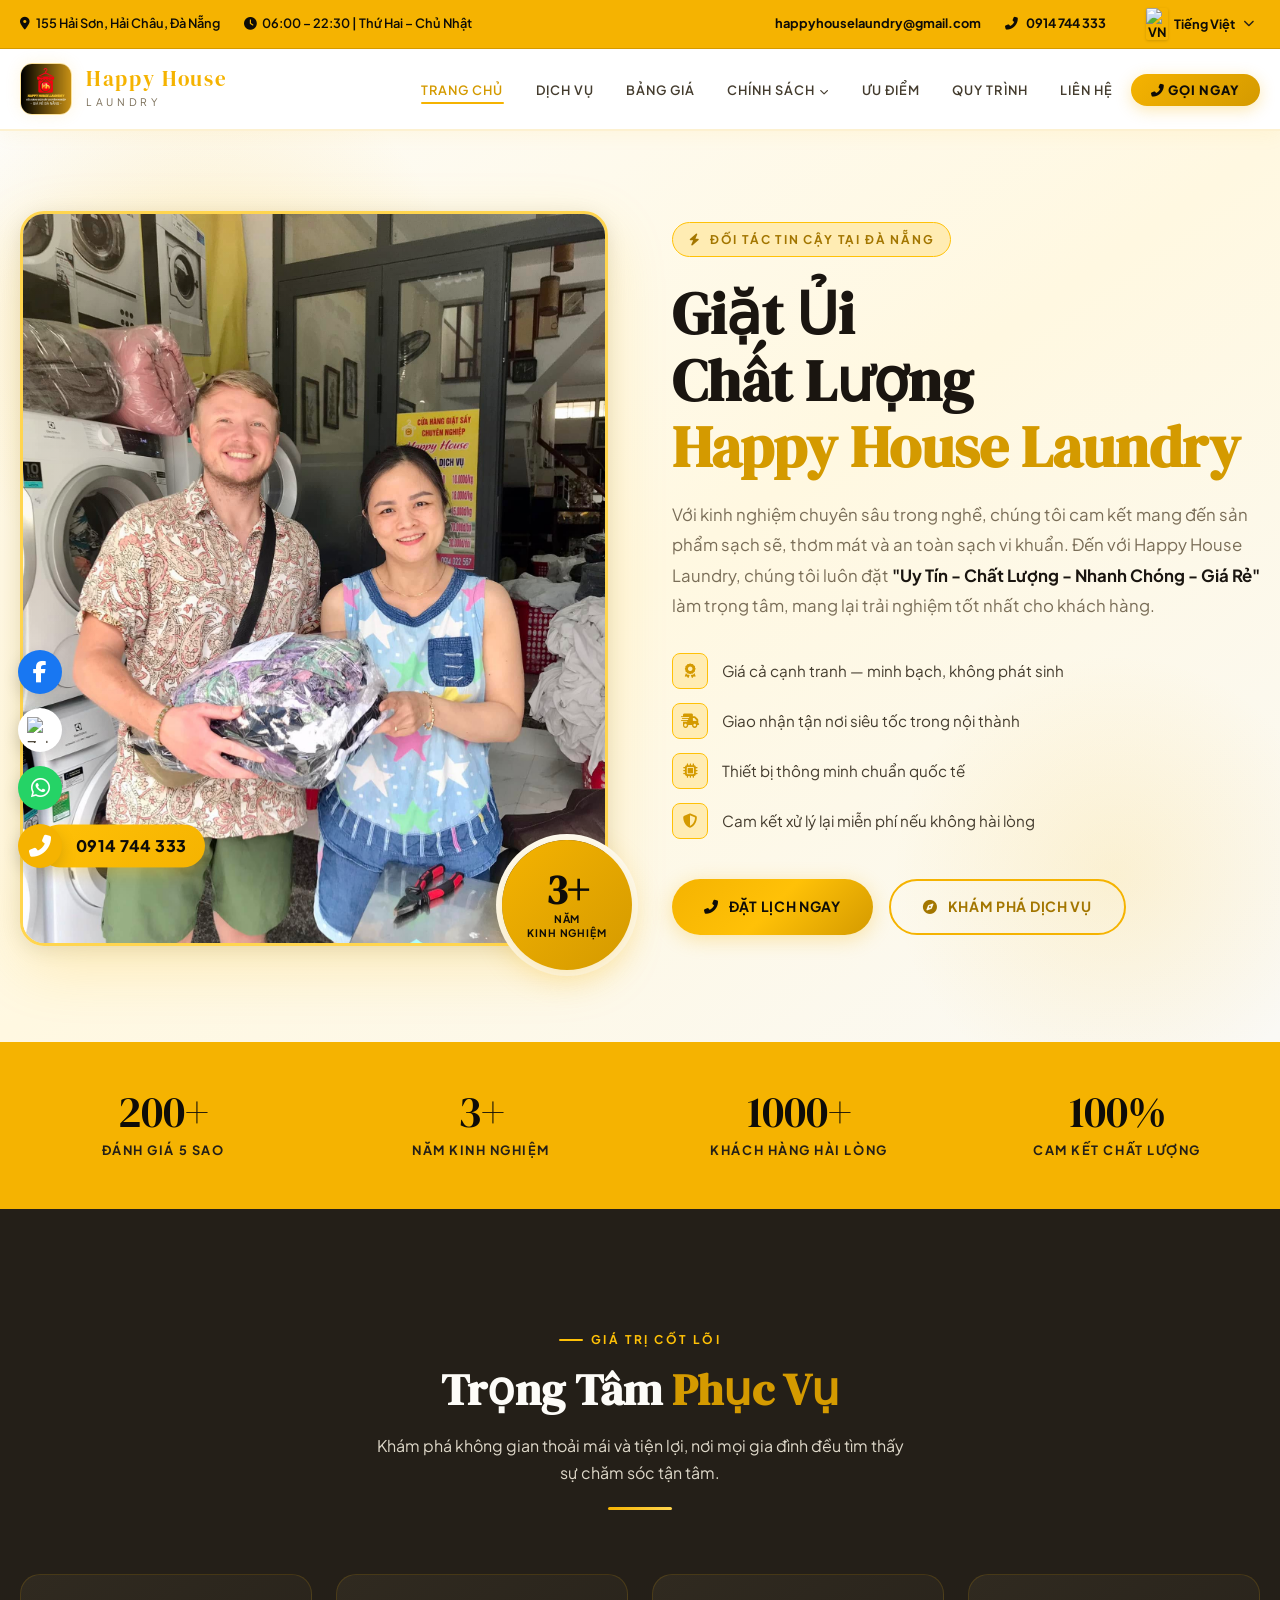
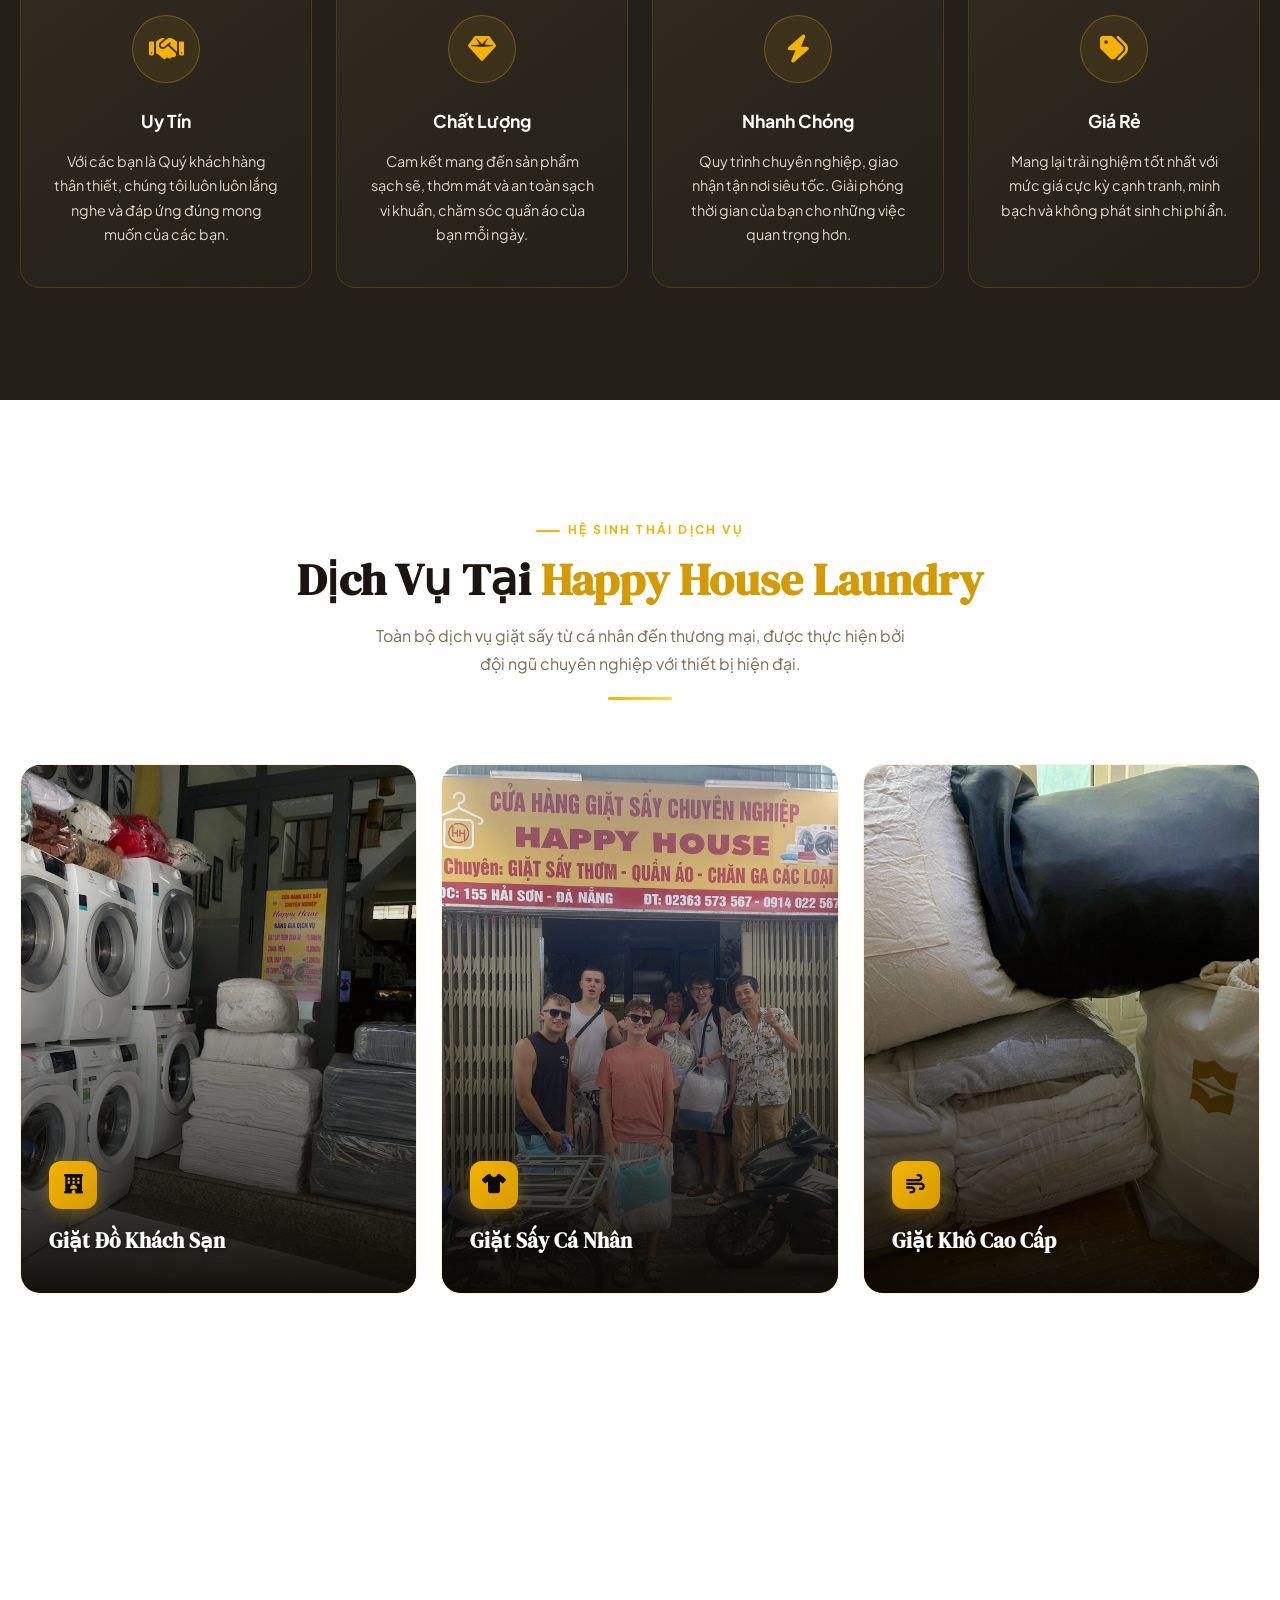
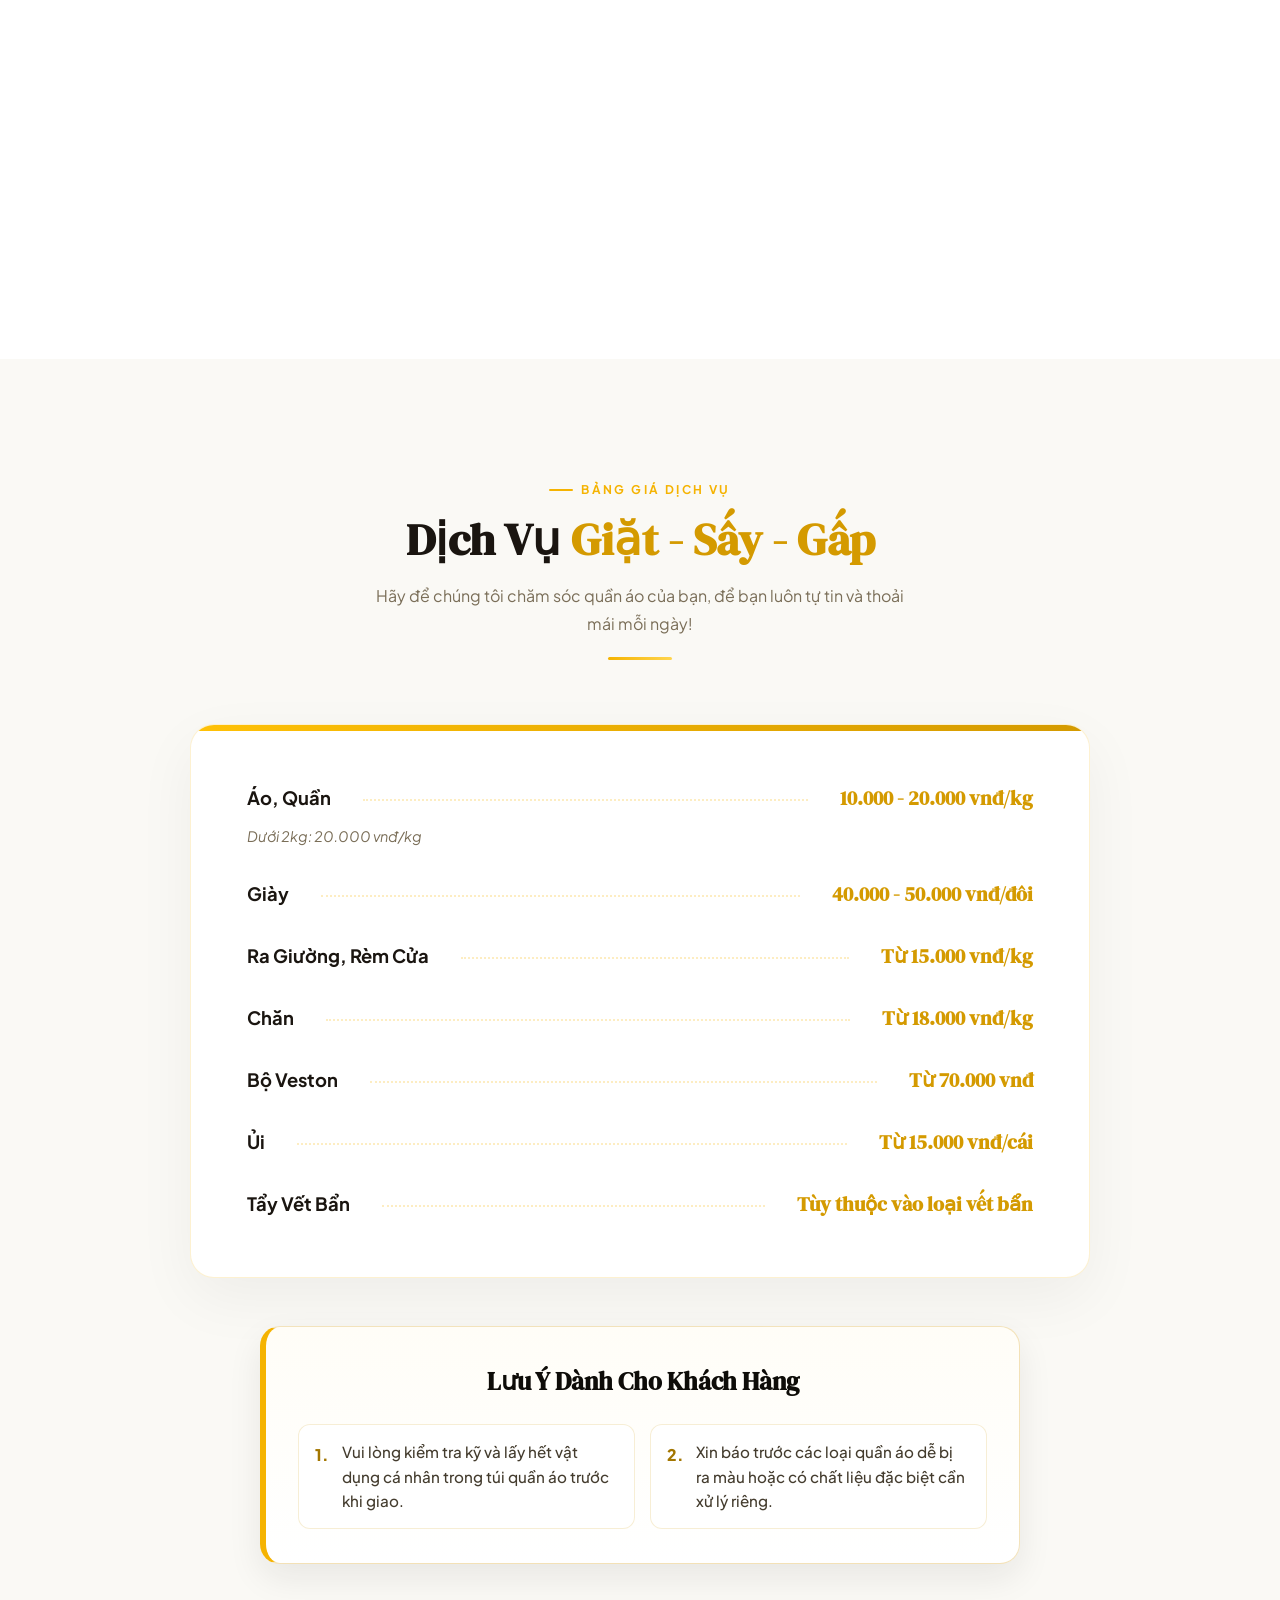
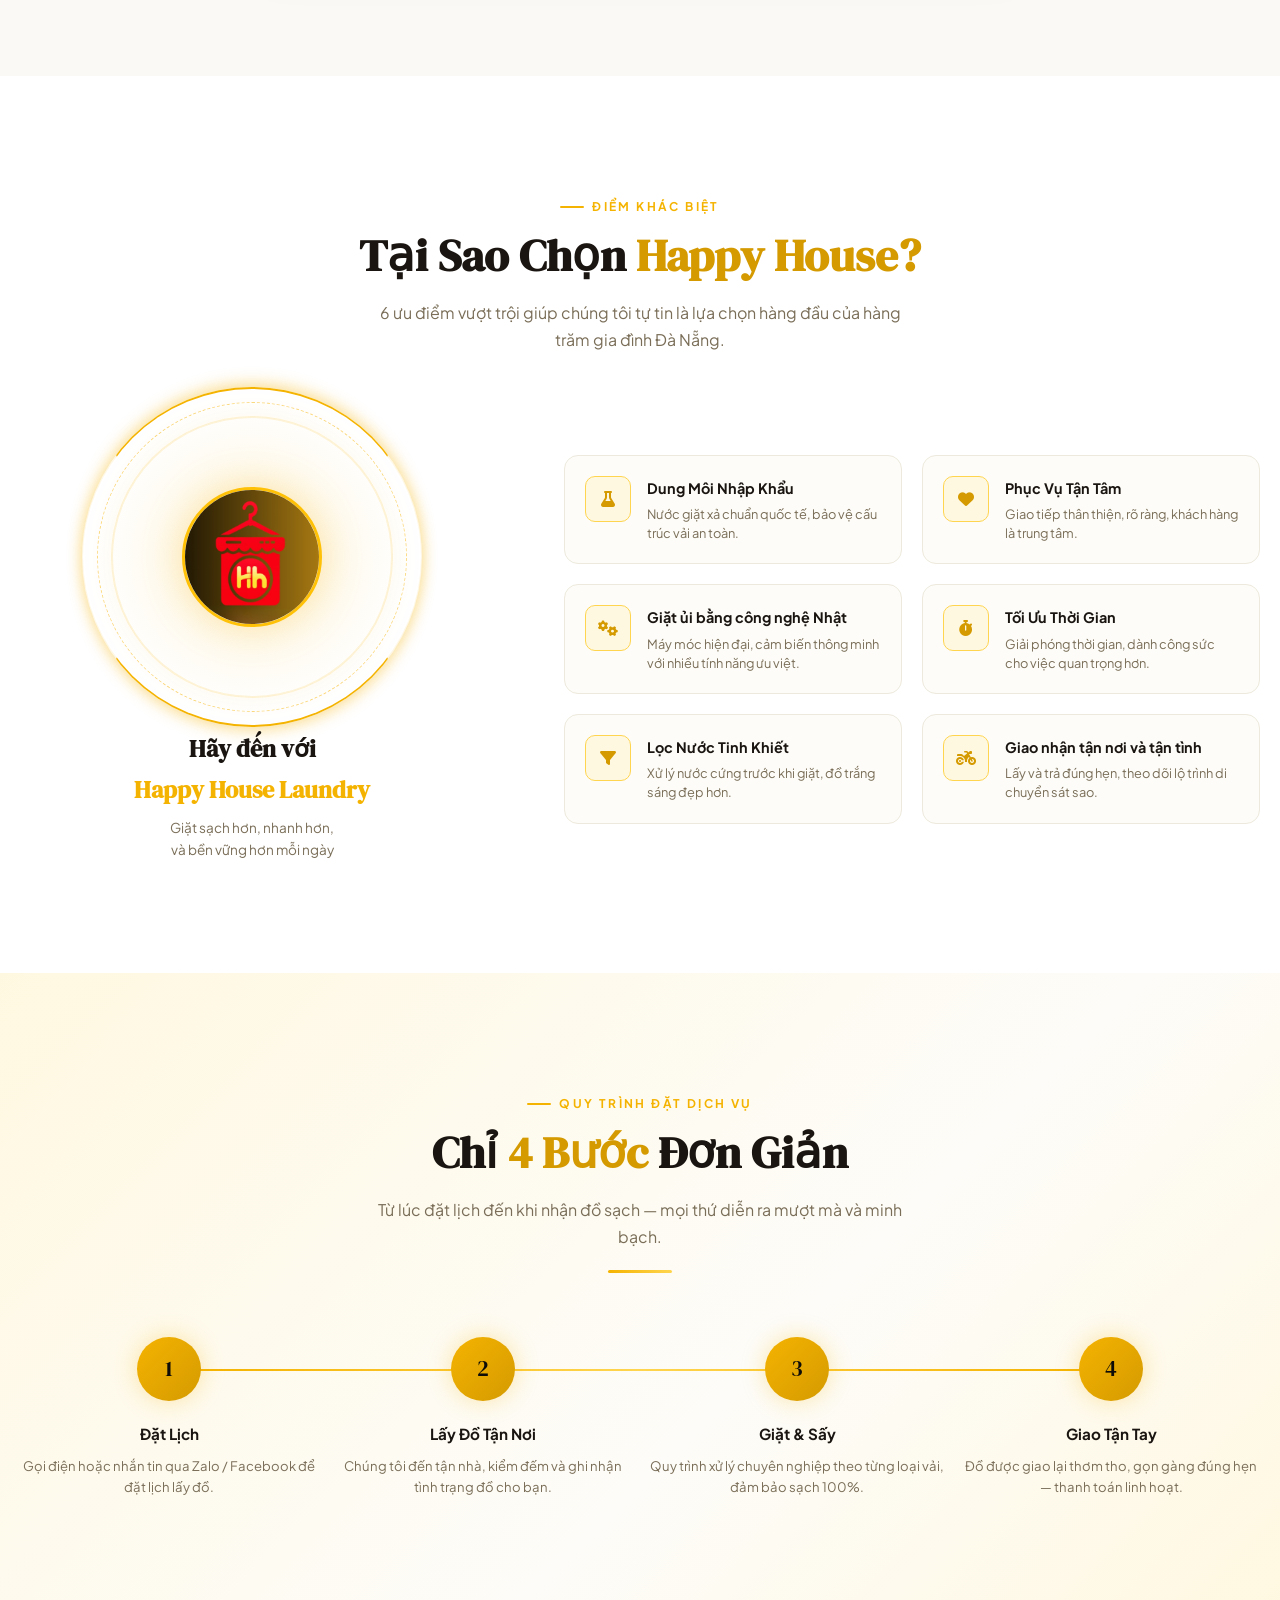
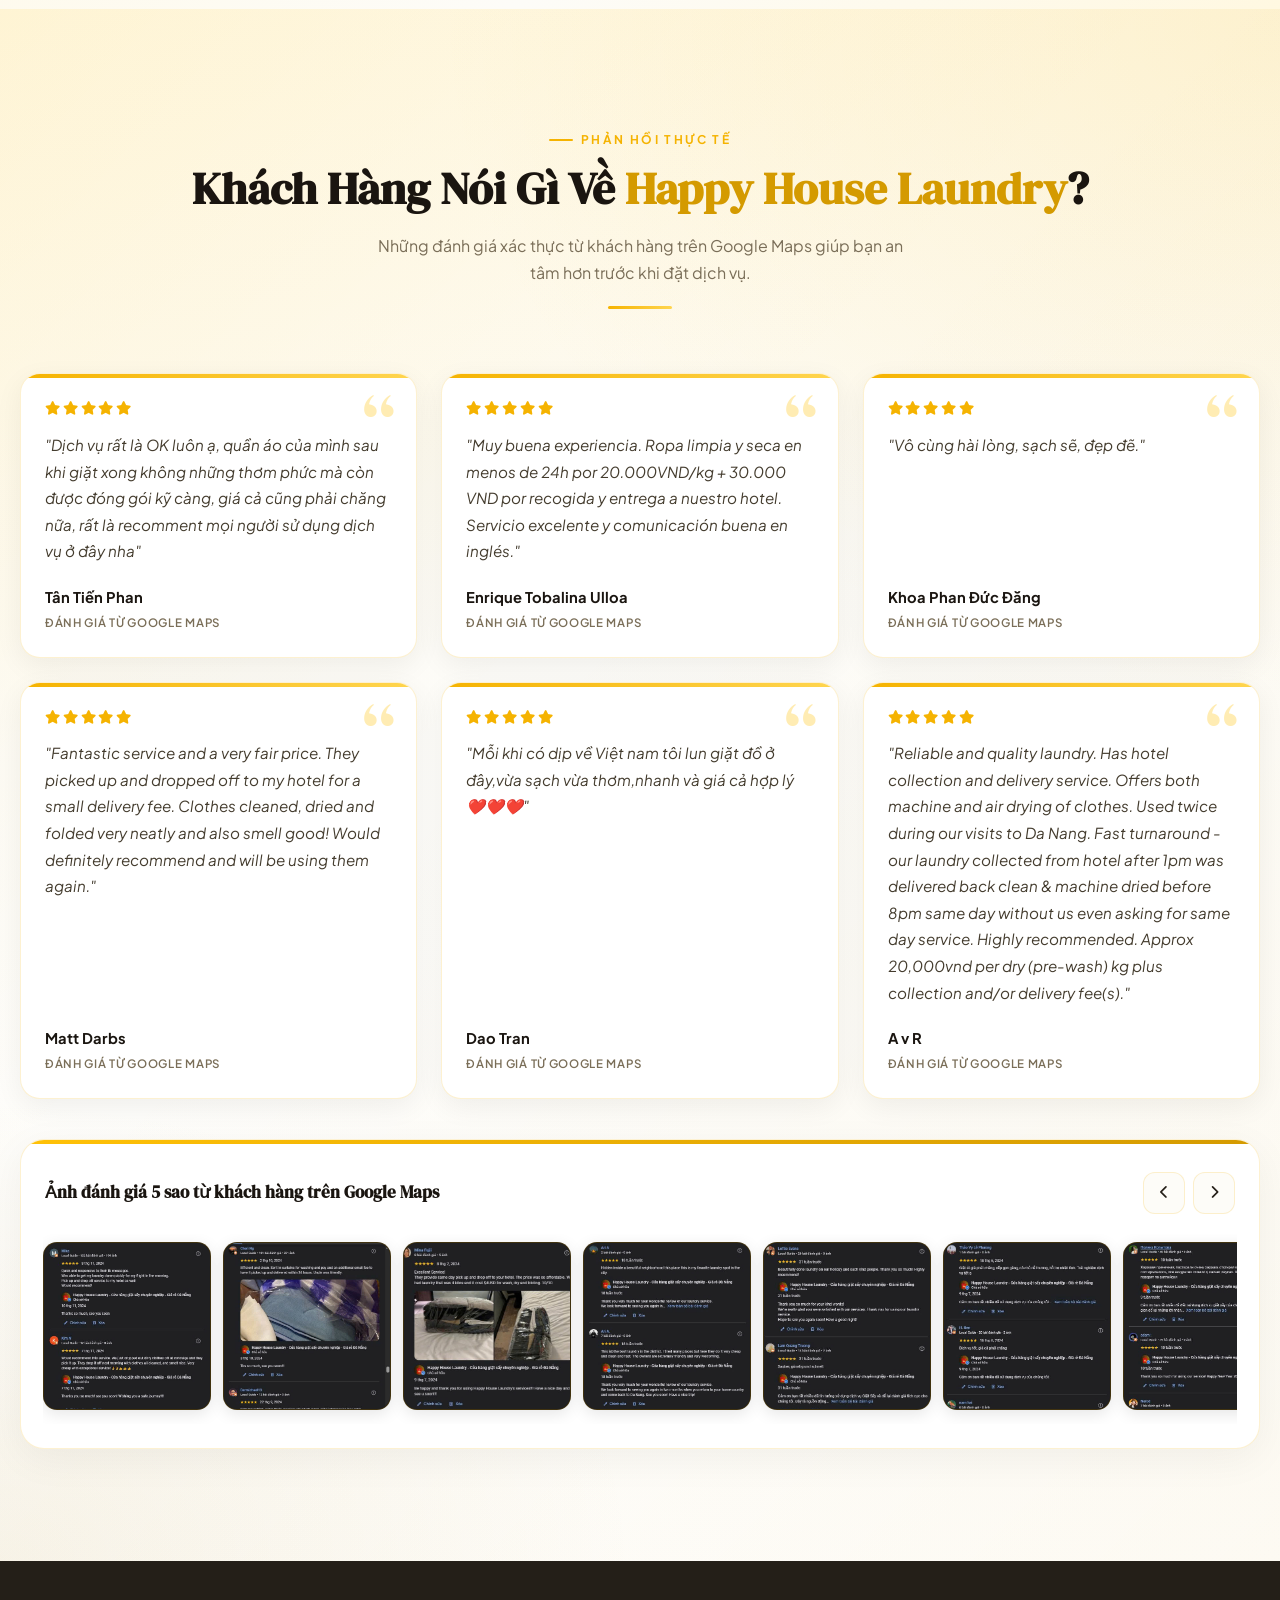
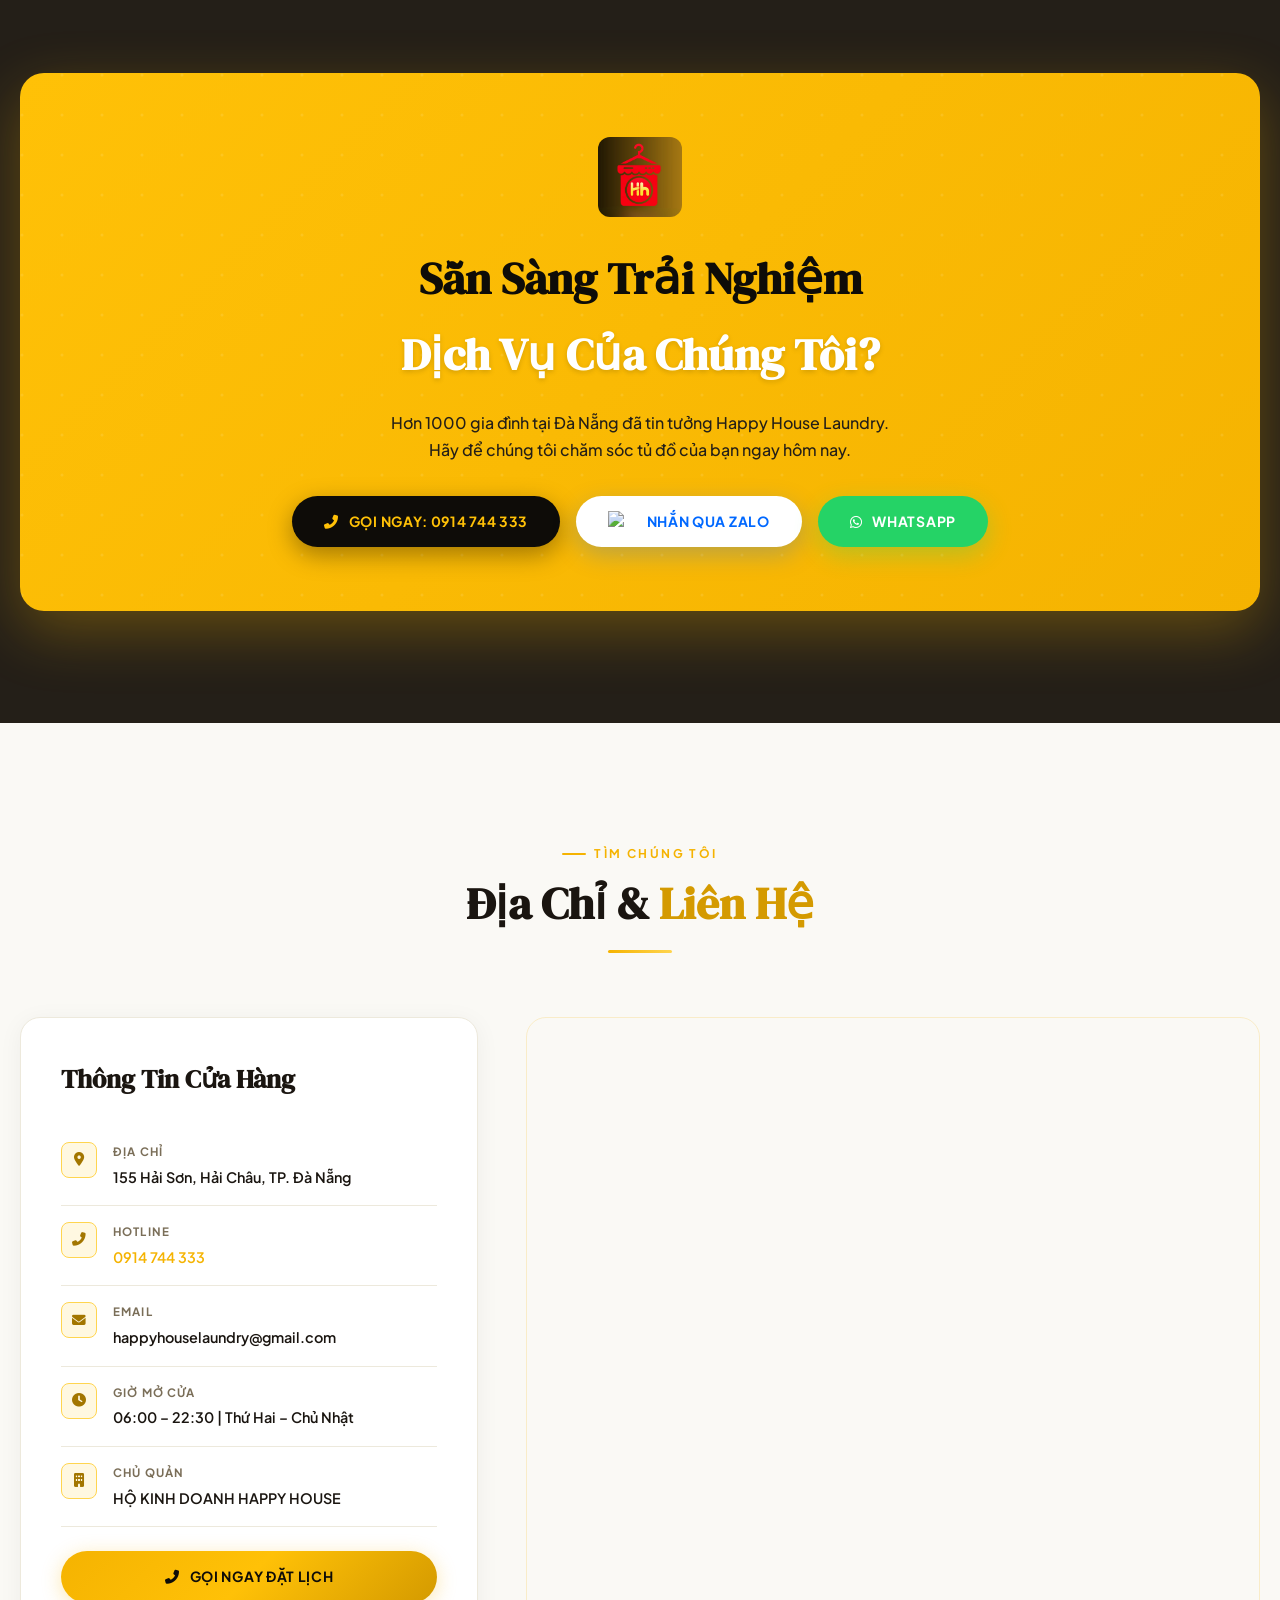
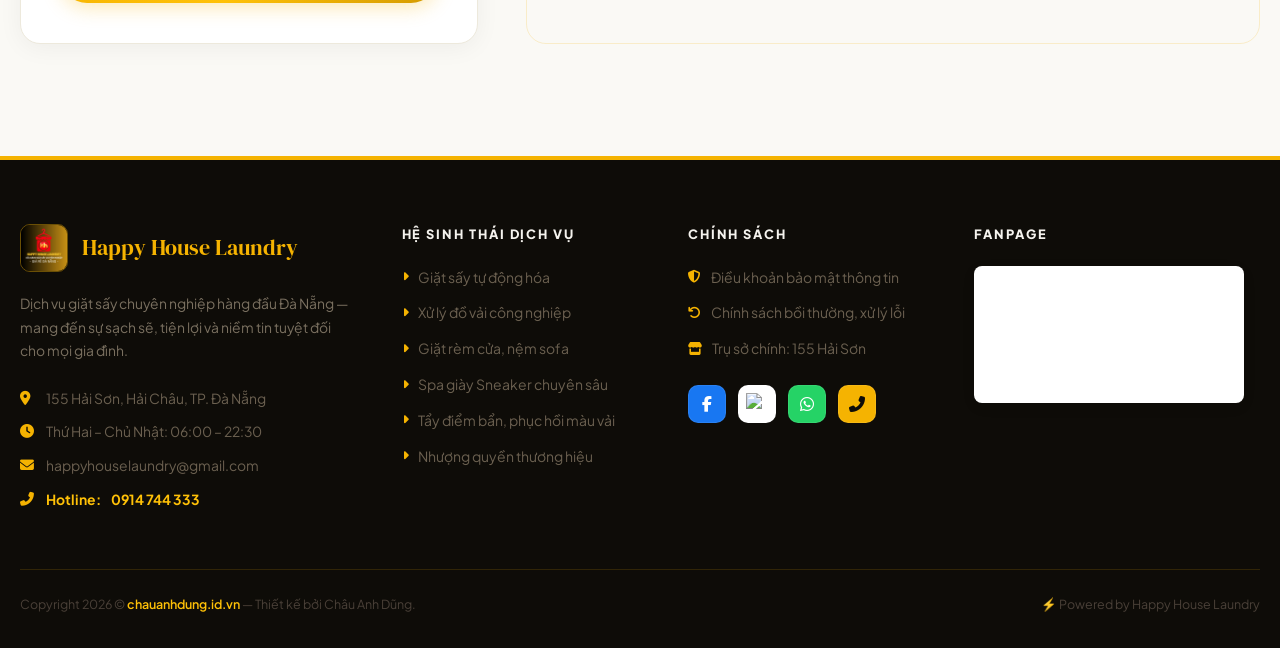
==== commit 2ceef241: "update" ====
--- a/index.html
+++ b/index.html
@@ -557,7 +557,7 @@
 
                     <!-- Service 4 -->
                     <div class="service-card reveal delay-2">
-                        <img src="./Picture/giatremvasofa.jpg" alt="Giặt rèm cửa, nệm sofa" loading="lazy">
+                        <img src="./Picture/giatrem&vasofa.jpg" alt="Giặt rèm cửa, nệm sofa" loading="lazy">
                         <div class="service-overlay">
                             <div class="service-badge"><i class="fas fa-couch"></i></div>
                             <h3 class="service-name">Giặt Rèm & Sofa</h3>
@@ -567,8 +567,8 @@
 
                     <!-- Service 5 -->
                     <div class="service-card reveal delay-3">
-                        <img src="./Picture/527682237_122234036198086037_6917094728880579101_n.jpg"
-                            alt="Spa giày sneaker Đà Nẵng" loading="lazy" width="400" height="533">
+                        <img src="./Picture/giatgiay.jpg" alt="Spa giày sneaker Đà Nẵng" loading="lazy" width="400"
+                            height="533">
                         <div class="service-overlay">
                             <div class="service-badge"><i class="fas fa-shoe-prints"></i></div>
                             <h3 class="service-name">Spa Giày Sneaker</h3>
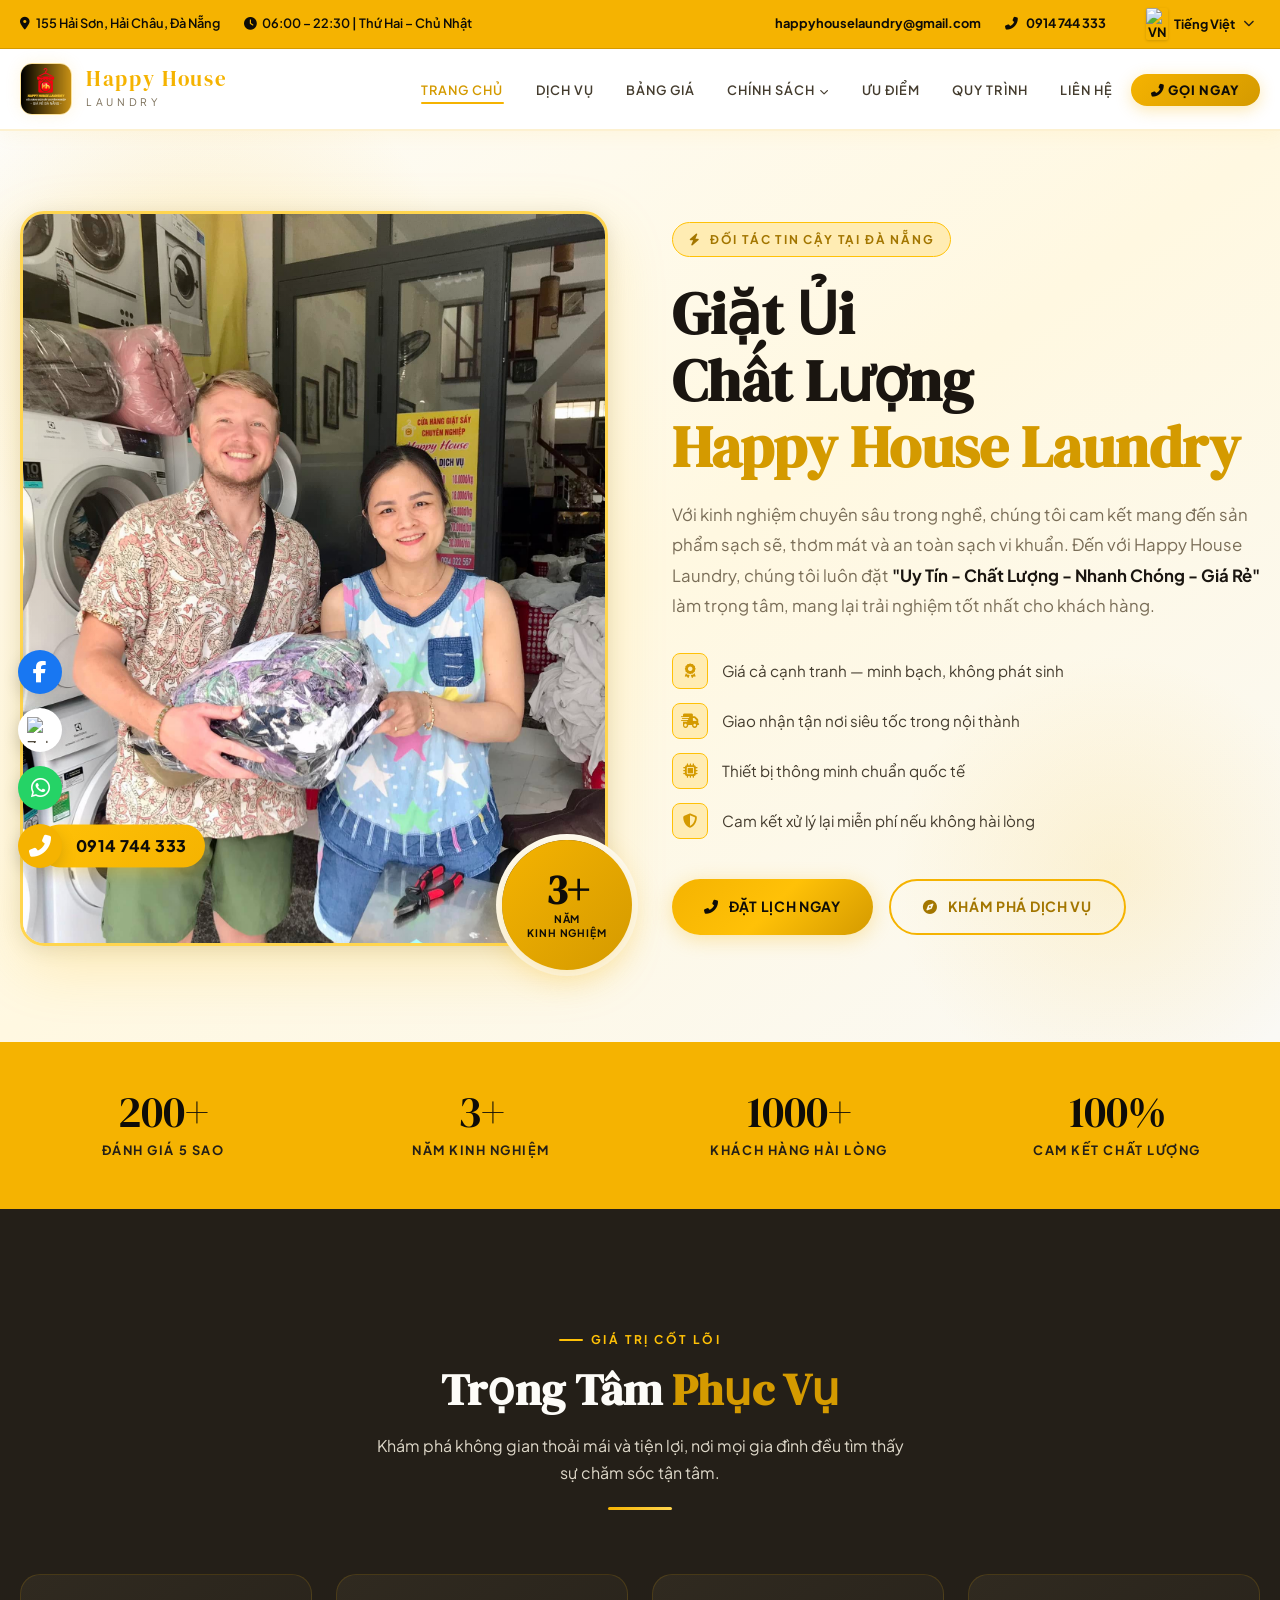
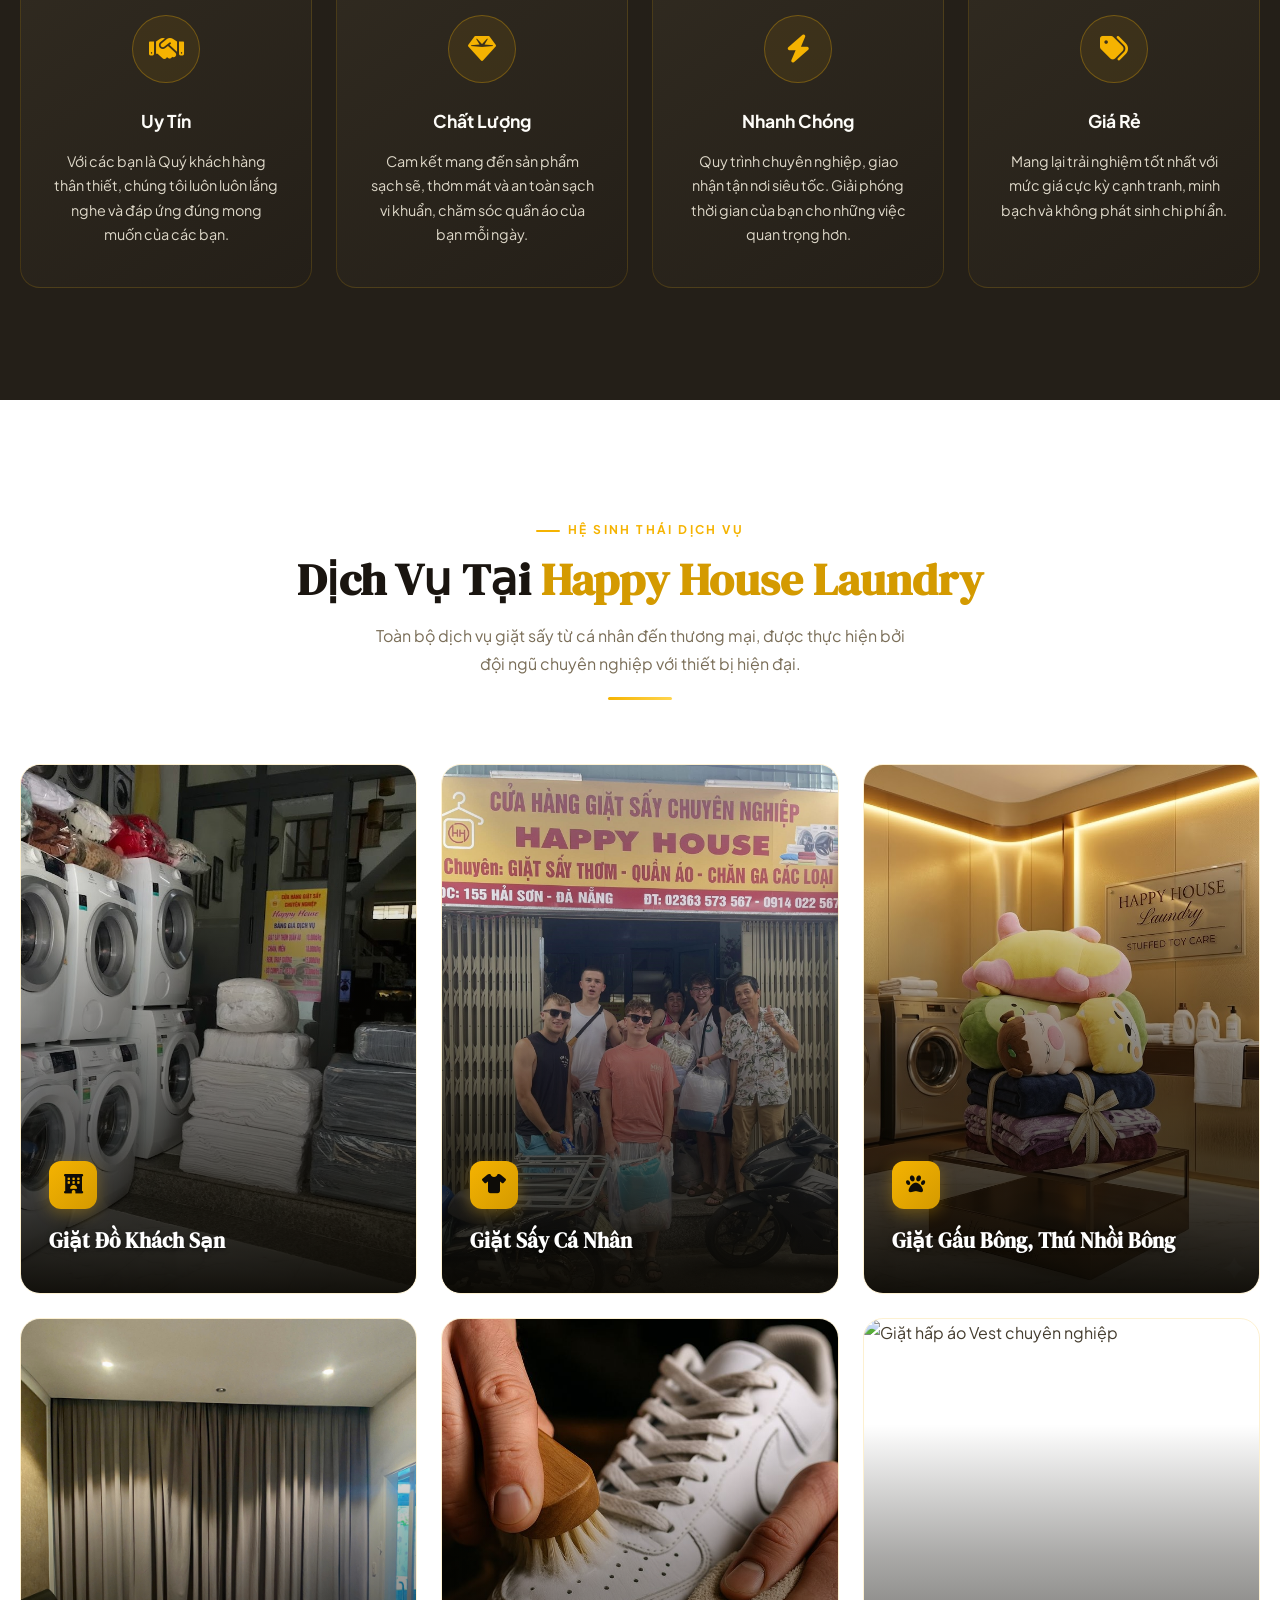
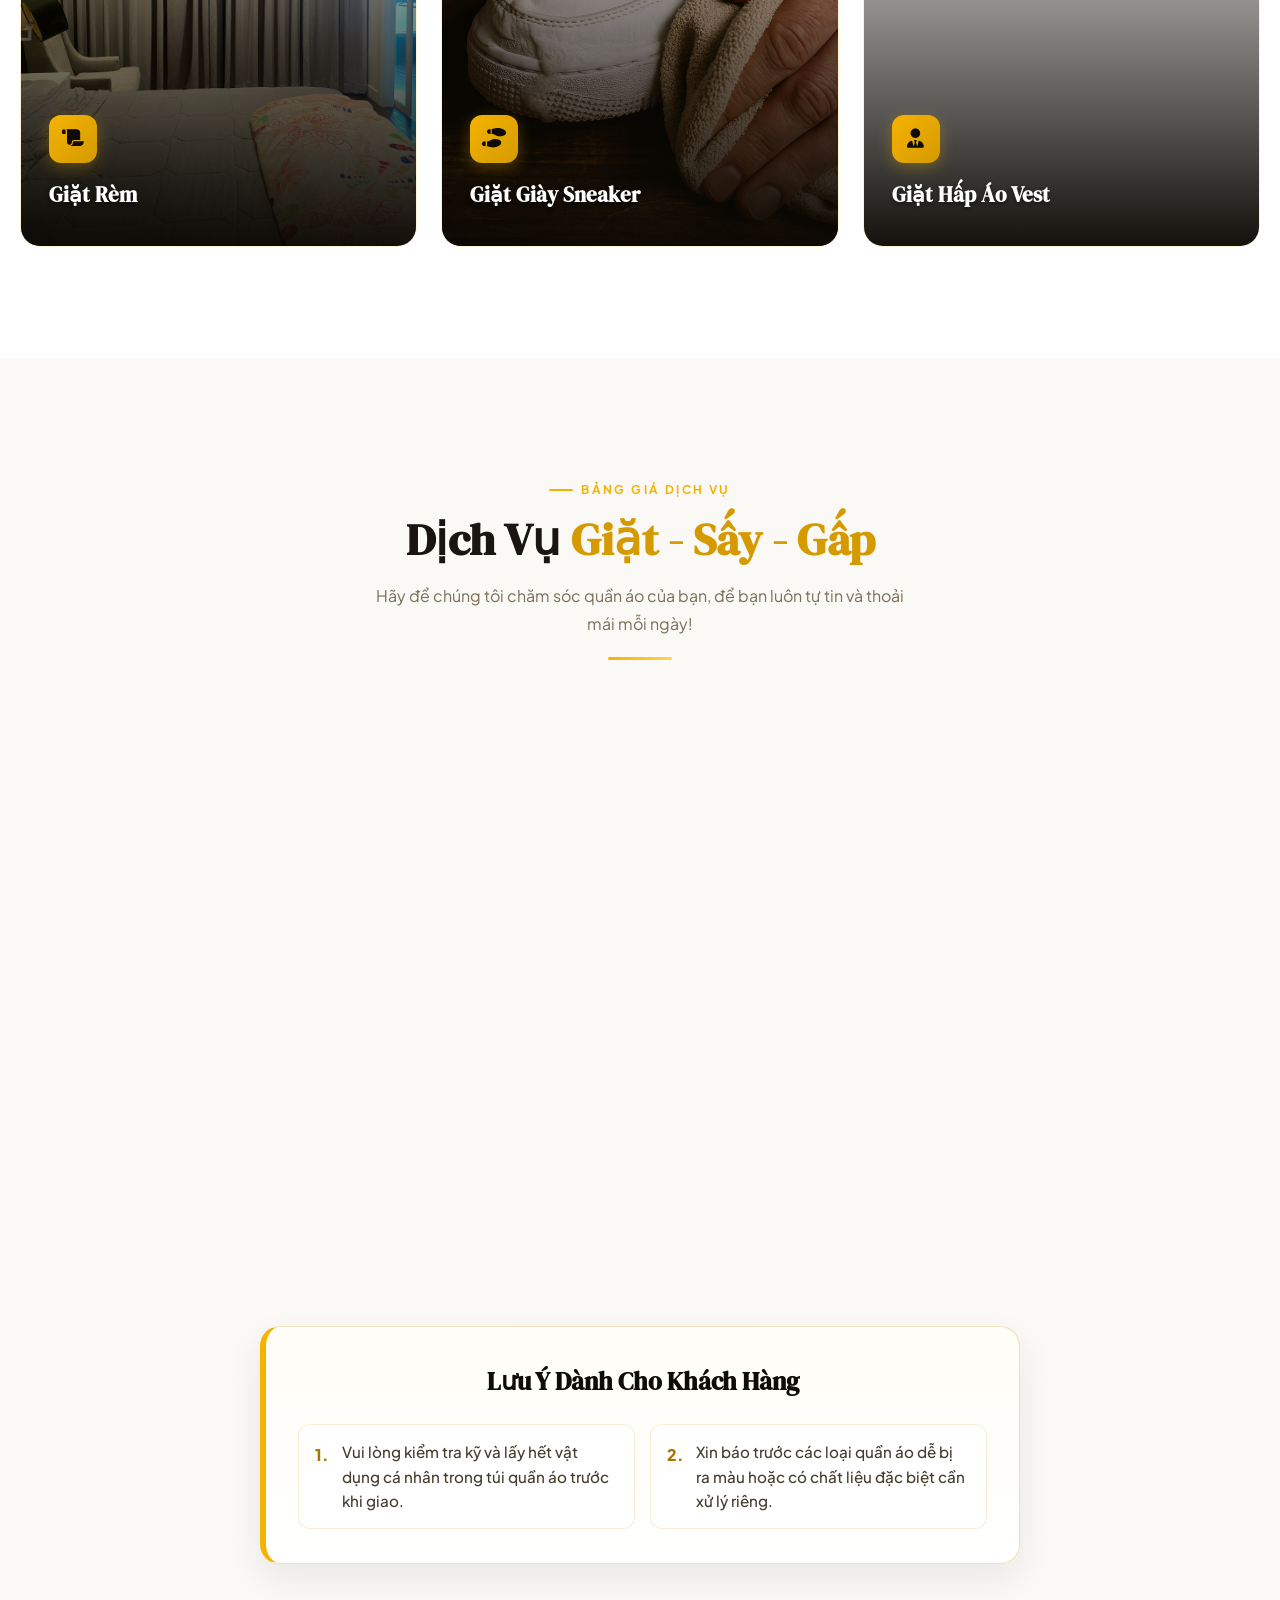
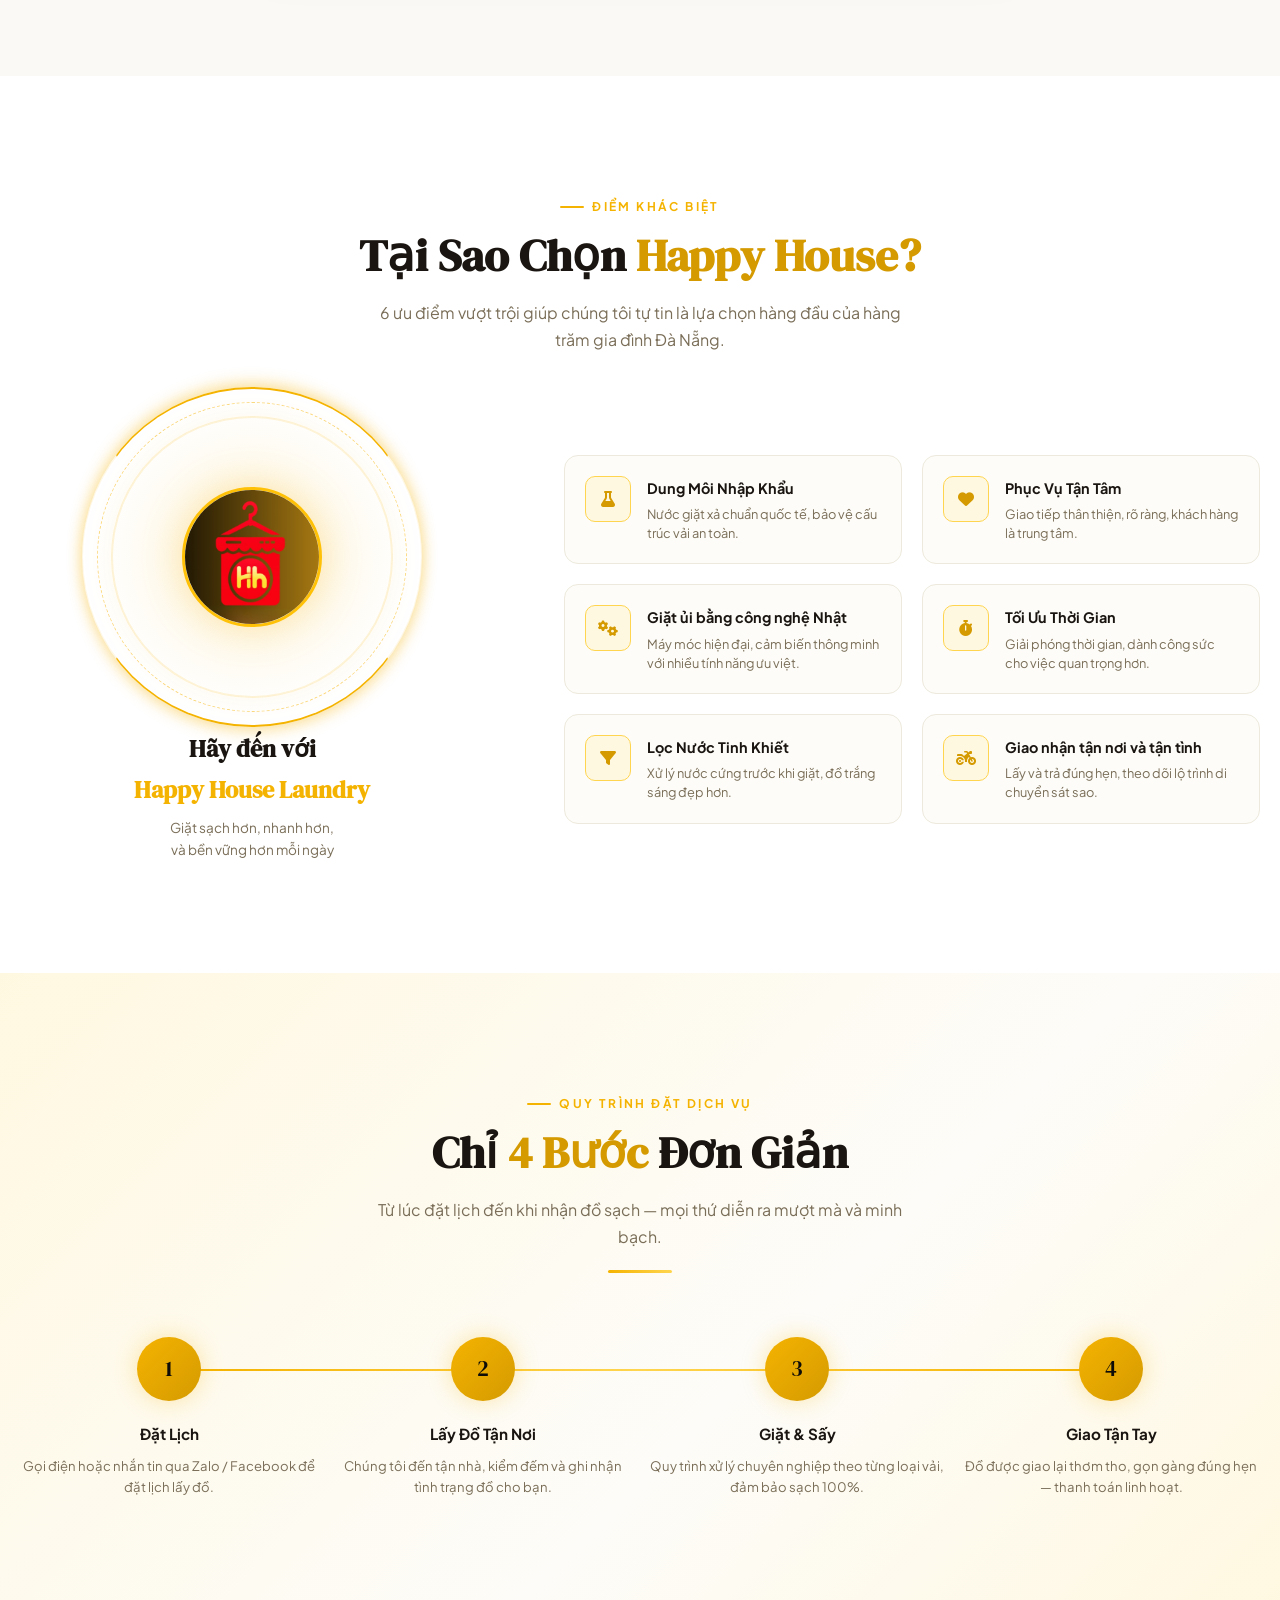
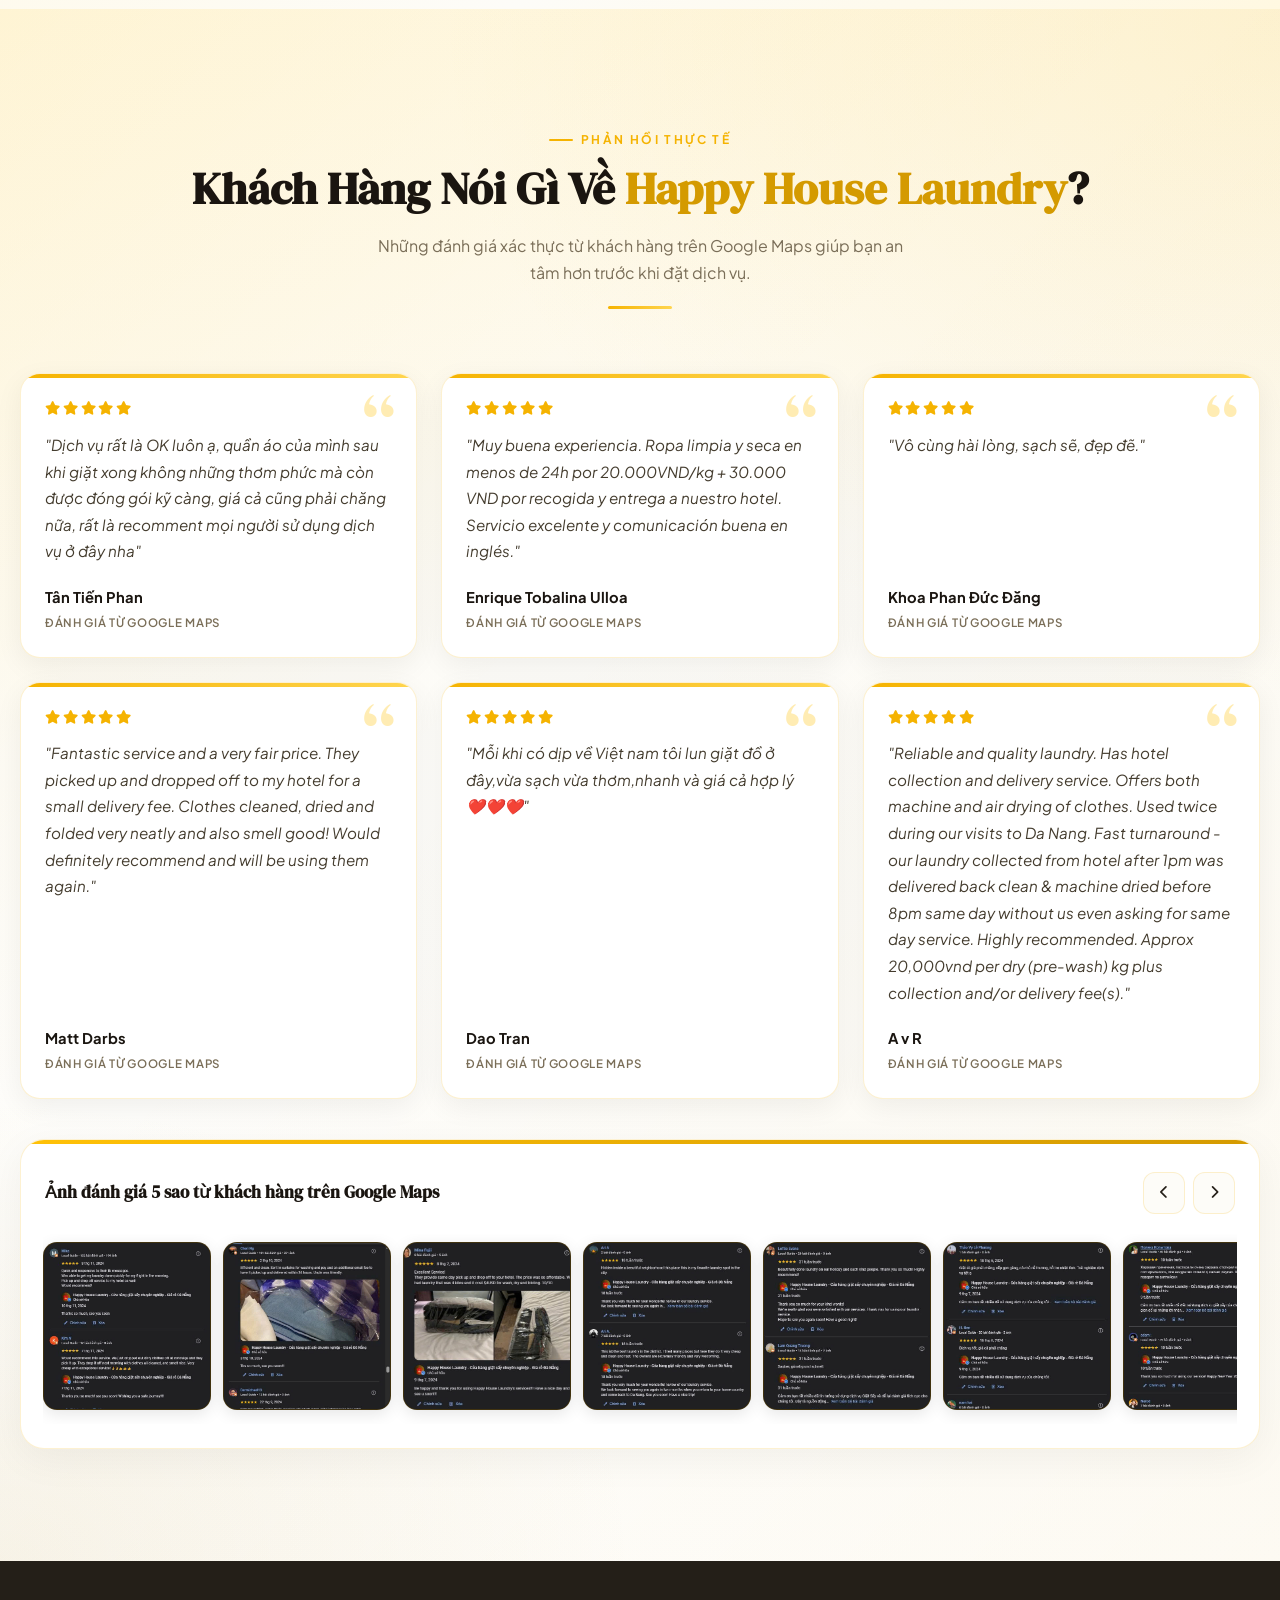
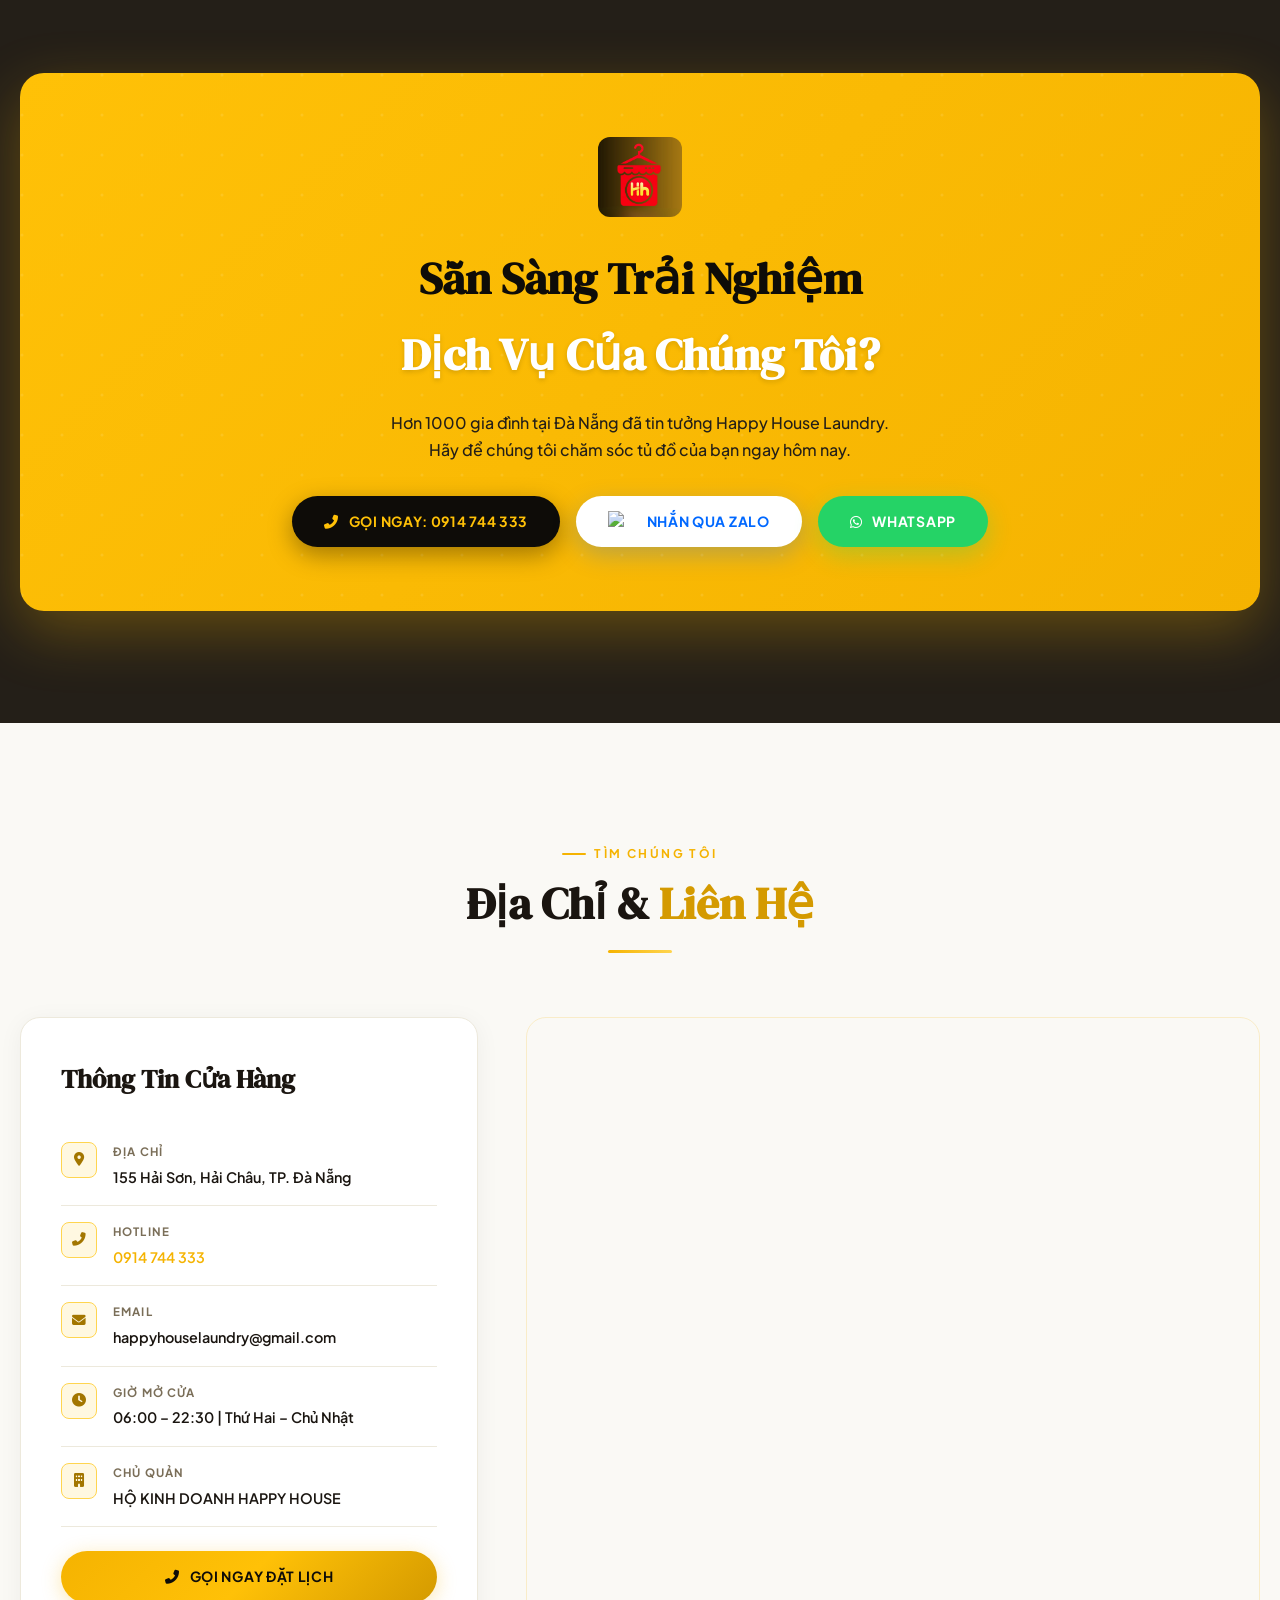
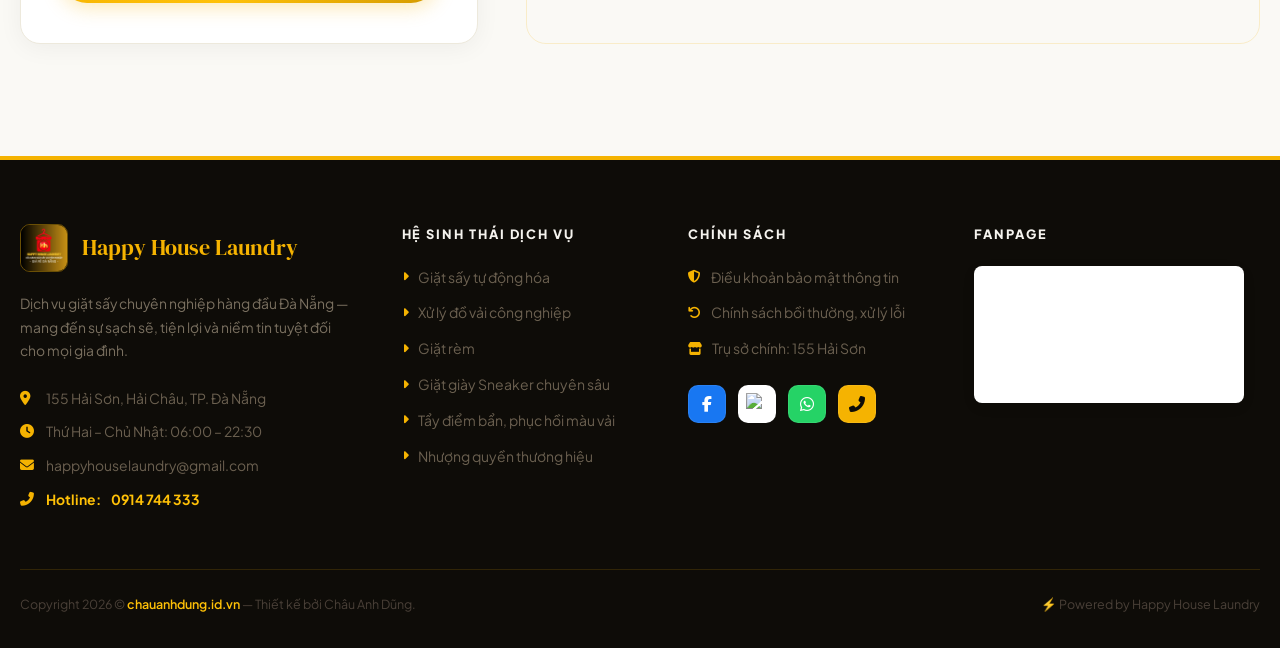
==== commit 9e0952a3: "chinh lai he sinh thai dich vu" ====
--- a/index.html
+++ b/index.html
@@ -143,8 +143,8 @@
       "service": [
         {"@type": "Service", "name": "Giặt sấy tận nơi"},
         {"@type": "Service", "name": "Giặt khô cao cấp"},
-        {"@type": "Service", "name": "Giặt rèm & sofa"},
-        {"@type": "Service", "name": "Spa giày sneaker"},
+        {"@type": "Service", "name": "Giặt rèm"},
+        {"@type": "Service", "name": "Giặt giày sneaker"},
         {"@type": "Service", "name": "Giặt đồ khách sạn"},
         {"@type": "Service", "name": "Giặt công nghiệp"}
       ]
@@ -198,7 +198,7 @@
           "name": "Happy House Laundry có giặt giày sneaker không?",
           "acceptedAnswer": {
             "@type": "Answer",
-            "text": "Có! Chúng tôi có dịch vụ Spa Giày Sneaker chuyên sâu, vệ sinh và phục hồi giày từ sneaker phổ thông đến hàng hiệu cao cấp."
+            "text": "Có! Chúng tôi có dịch vụ Giặt Giày Sneaker chuyên sâu, vệ sinh và phục hồi giày từ sneaker phổ thông đến hàng hiệu cao cấp."
           }
         }
       ]
@@ -544,34 +544,34 @@
 
                     <!-- Service 3 -->
                     <div class="service-card reveal delay-3">
-                        <img src="./Picture/532180136_122235614228086037_4363017898321272757_n.jpg"
-                            alt="Giặt khô cao cấp Đà Nẵng" loading="lazy" width="400" height="533">
+                        <img src="./Picture/giatthunhoibong.jpg" alt="Giặt gấu bông, thú nhồi bông Đà Nẵng"
+                            loading="lazy" width="400" height="533">
                         <div class="service-overlay">
-                            <div class="service-badge"><i class="fas fa-wind"></i></div>
-                            <h3 class="service-name">Giặt Khô Cao Cấp</h3>
-                            <p class="service-desc-sm">Xử lý vải đặc biệt, hàng hiệu, vest, áo khoác với quy trình
-                                chuyên
-                                biệt.</p>
+                            <div class="service-badge"><i class="fas fa-paw"></i></div>
+                            <h3 class="service-name">Giặt Gấu Bông, Thú Nhồi Bông</h3>
+                            <p class="service-desc-sm">Vệ sinh gấu bông, thú nhồi bông nhẹ nhàng, an toàn — giữ nguyên
+                                hình dáng và màu sắc.</p>
                         </div>
                     </div>
 
                     <!-- Service 4 -->
                     <div class="service-card reveal delay-2">
-                        <img src="./Picture/giatrem&vasofa.jpg" alt="Giặt rèm cửa, nệm sofa" loading="lazy">
+                        <img src="./Picture/giatrem&vasofa.jpg" alt="Giặt rèm cửa chuyên nghiệp" loading="lazy">
                         <div class="service-overlay">
-                            <div class="service-badge"><i class="fas fa-couch"></i></div>
-                            <h3 class="service-name">Giặt Rèm & Sofa</h3>
-                            <p class="service-desc-sm">Vệ sinh rèm cửa, nệm sofa chuyên sâu, khử khuẩn 99.9%.</p>
+                            <div class="service-badge"><i class="fas fa-scroll"></i></div>
+                            <h3 class="service-name">Giặt Rèm</h3>
+                            <p class="service-desc-sm">Giặt rèm cửa chuyên sâu, khử khuẩn 99.9%, trả phẳng đẹp như mới.
+                            </p>
                         </div>
                     </div>
 
                     <!-- Service 5 -->
                     <div class="service-card reveal delay-3">
-                        <img src="./Picture/giatgiay.jpg" alt="Spa giày sneaker Đà Nẵng" loading="lazy" width="400"
+                        <img src="./Picture/giatgiay.jpg" alt="Giặt giày sneaker Đà Nẵng" loading="lazy" width="400"
                             height="533">
                         <div class="service-overlay">
                             <div class="service-badge"><i class="fas fa-shoe-prints"></i></div>
-                            <h3 class="service-name">Spa Giày Sneaker</h3>
+                            <h3 class="service-name">Giặt Giày Sneaker</h3>
                             <p class="service-desc-sm">Vệ sinh, phục hồi giày chuyên sâu — từ sneaker phổ thông đến hàng
                                 hiệu.</p>
                         </div>
@@ -579,13 +579,12 @@
 
                     <!-- Service 6 -->
                     <div class="service-card reveal delay-4">
-                        <img src="./Picture/giatcongnghiep.jpg" alt="Giặt công nghiệp cho doanh nghiệp" loading="lazy">
+                        <img src="./Picture/giatvest.jpg" alt="Giặt hấp áo Vest chuyên nghiệp" loading="lazy">
                         <div class="service-overlay">
-                            <div class="service-badge"><i class="fas fa-industry"></i></div>
-                            <h3 class="service-name">Giặt Công Nghiệp</h3>
-                            <p class="service-desc-sm">Giải pháp giặt ủi cho nhà máy, bệnh viện, spa — số lượng lớn, chu
-                                kỳ
-                                nhanh.</p>
+                            <div class="service-badge"><i class="fas fa-user-tie"></i></div>
+                            <h3 class="service-name">Giặt Hấp Áo Vest</h3>
+                            <p class="service-desc-sm">Hấp và làm phẳng vest, áo khoác cao cấp — giữ form chuẩn, sang
+                                trọng như mới.</p>
                         </div>
                     </div>
 
@@ -1103,8 +1102,8 @@
                     <ul class="footer-links">
                         <li><a href="#services"><i class="fas fa-caret-right"></i> Giặt sấy tự động hóa</a></li>
                         <li><a href="#services"><i class="fas fa-caret-right"></i> Xử lý đồ vải công nghiệp</a></li>
-                        <li><a href="#services"><i class="fas fa-caret-right"></i> Giặt rèm cửa, nệm sofa</a></li>
-                        <li><a href="#services"><i class="fas fa-caret-right"></i> Spa giày Sneaker chuyên sâu</a></li>
+                        <li><a href="#services"><i class="fas fa-caret-right"></i> Giặt rèm</a></li>
+                        <li><a href="#services"><i class="fas fa-caret-right"></i> Giặt giày Sneaker chuyên sâu</a></li>
                         <li><a href="#services"><i class="fas fa-caret-right"></i> Tẩy điểm bẩn, phục hồi màu vải</a>
                         </li>
                         <li><a href="#contact"><i class="fas fa-caret-right"></i> Nhượng quyền thương hiệu</a></li>
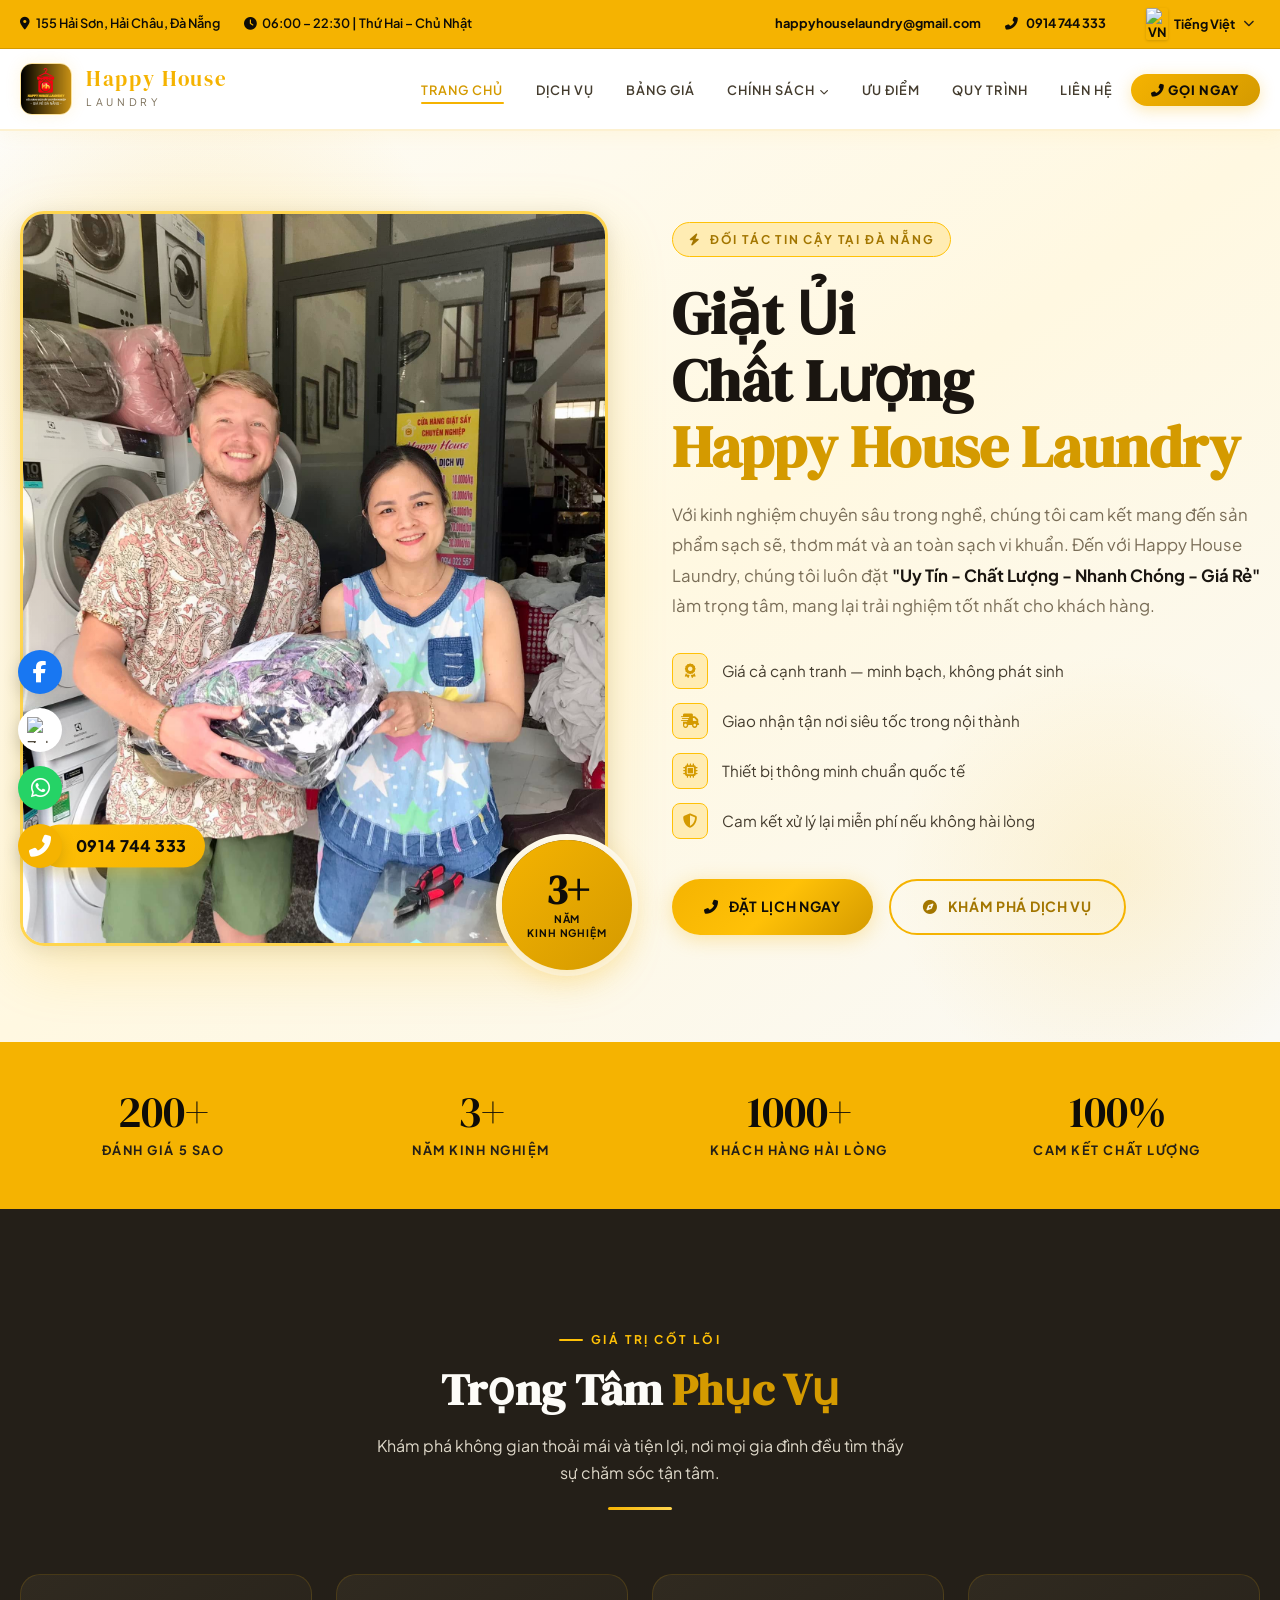
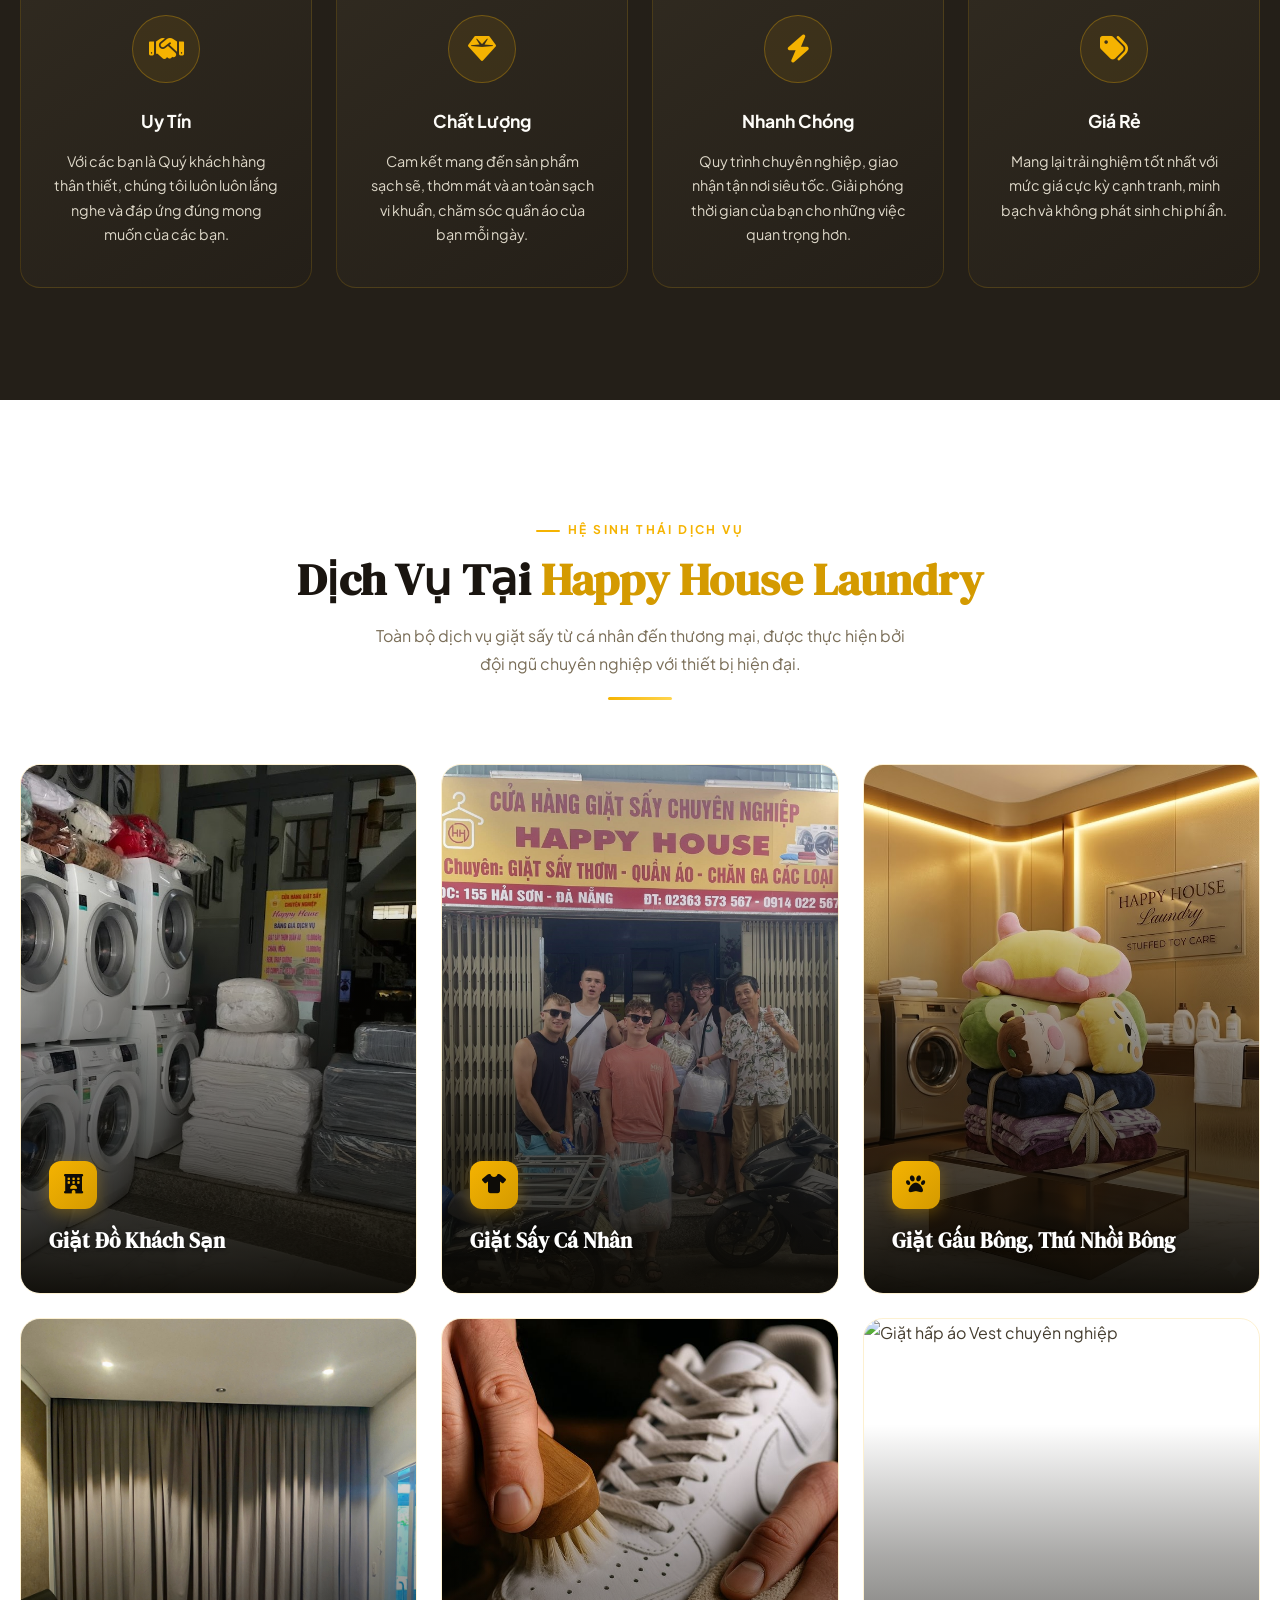
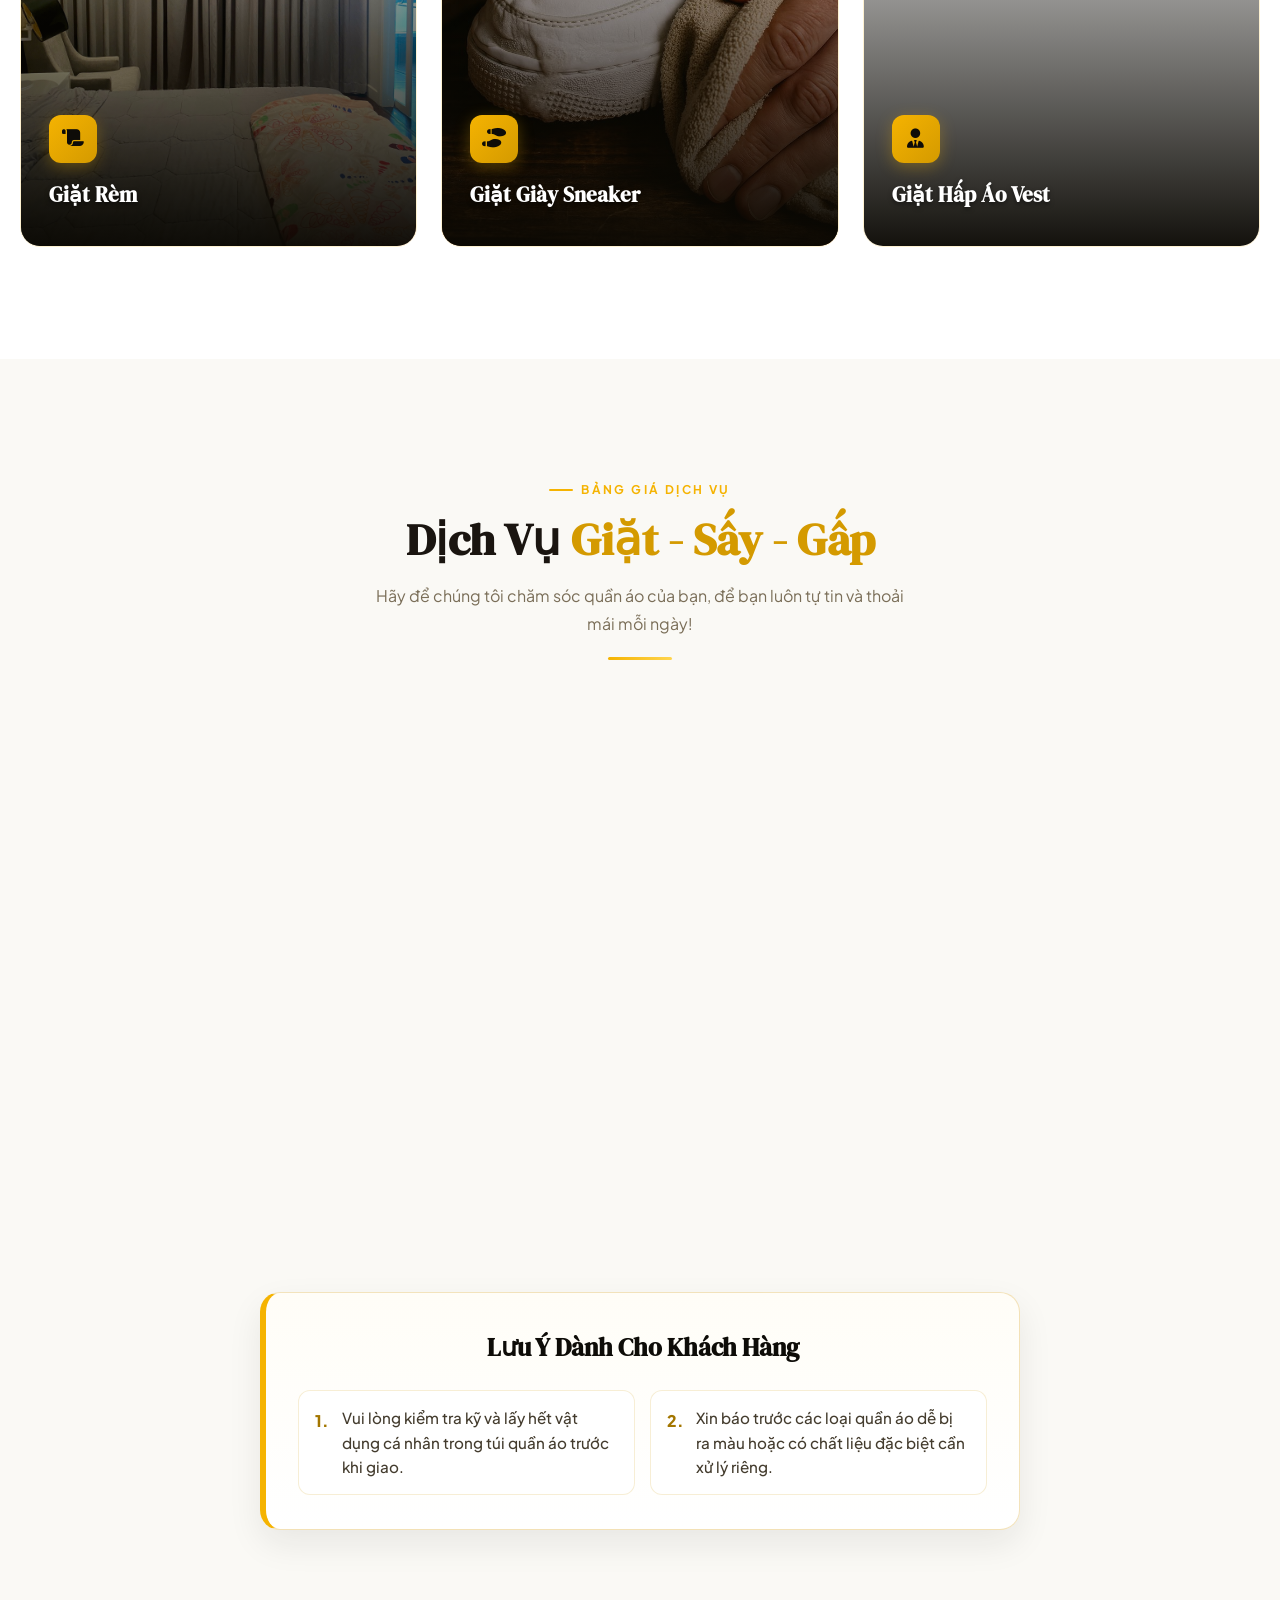
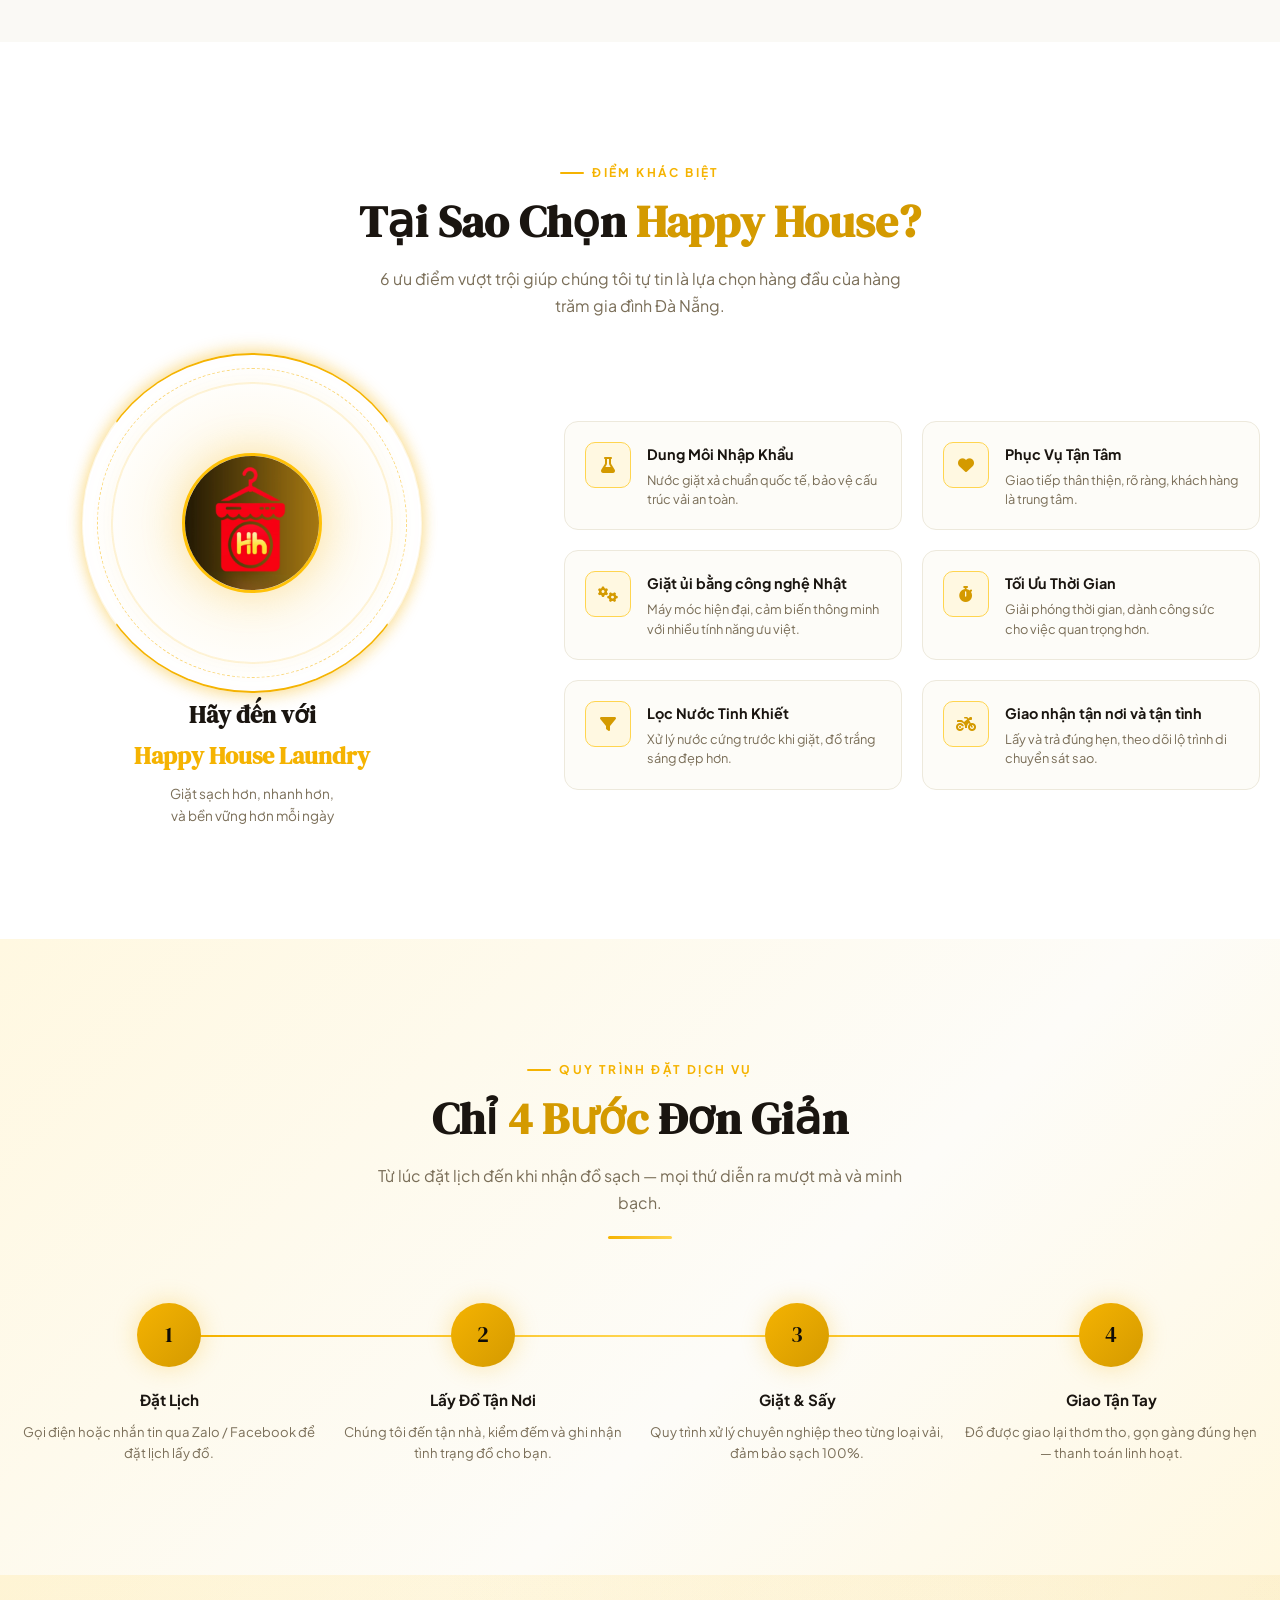
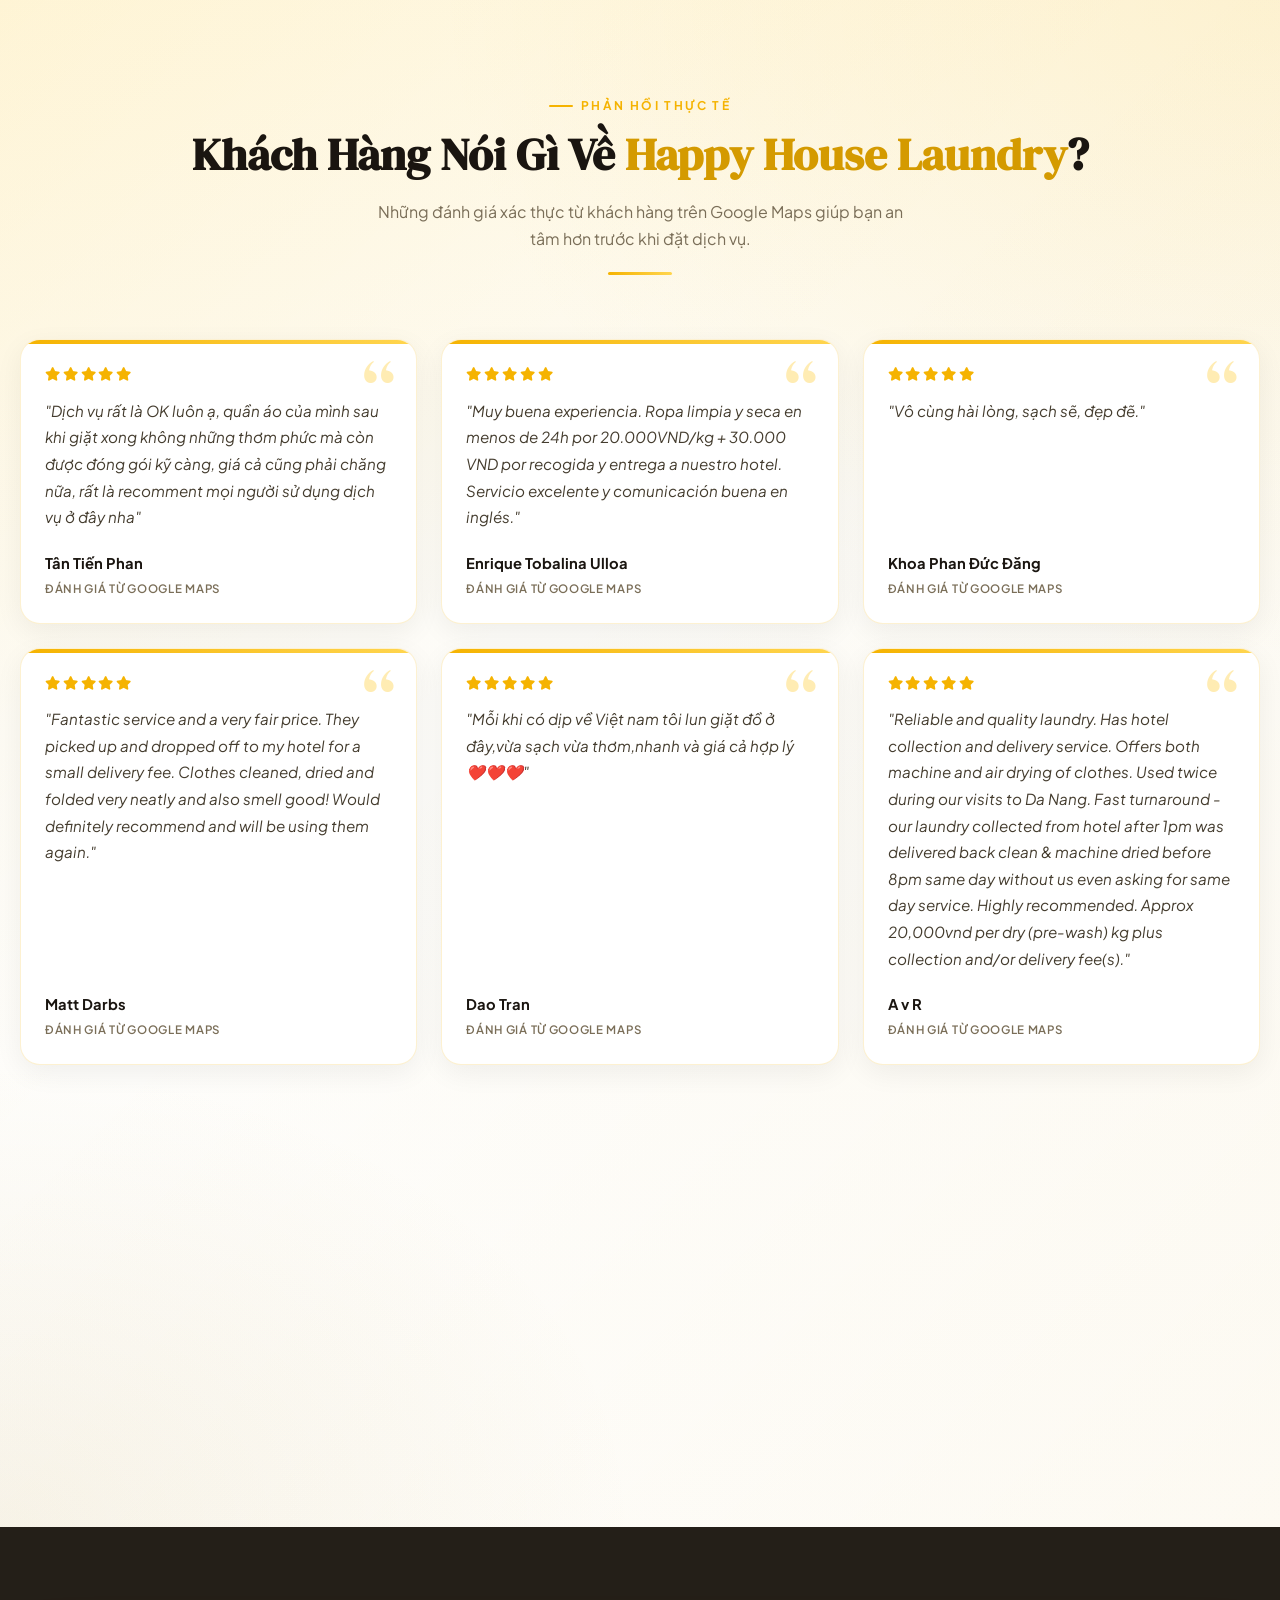
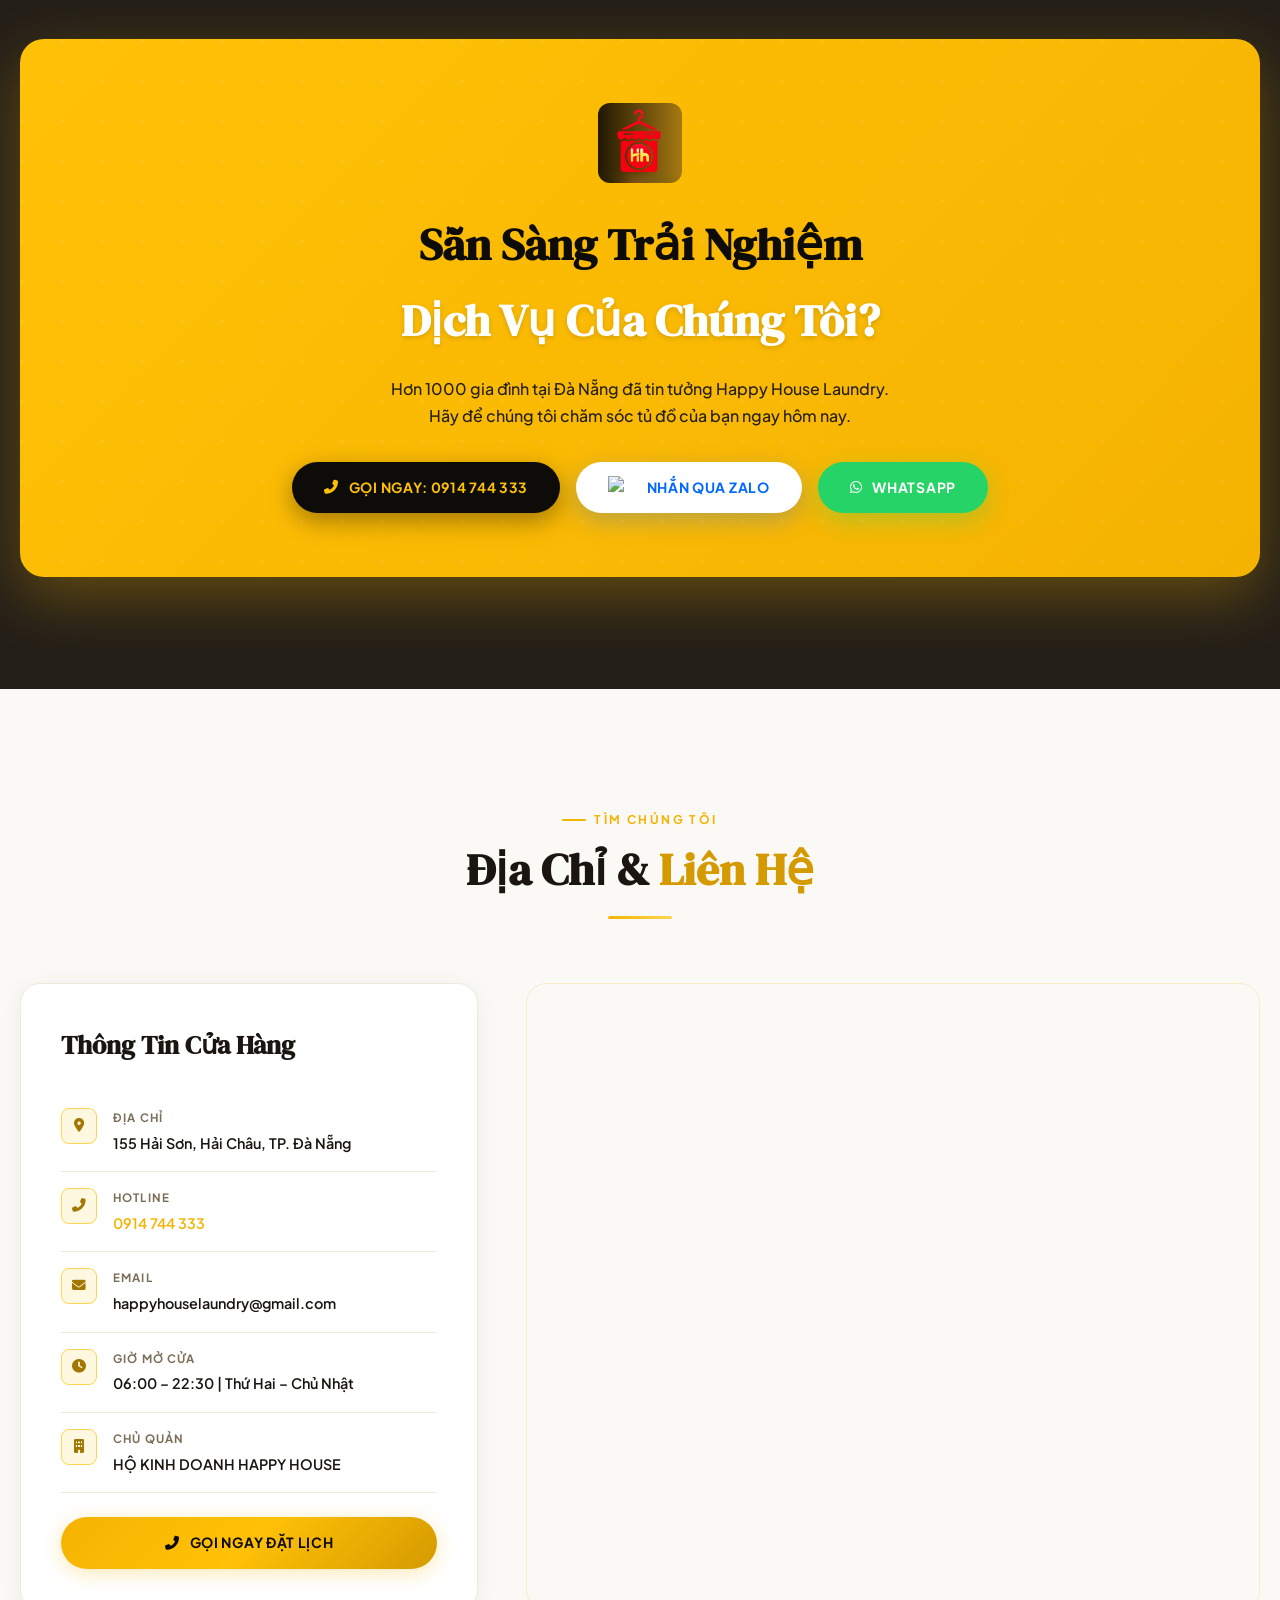
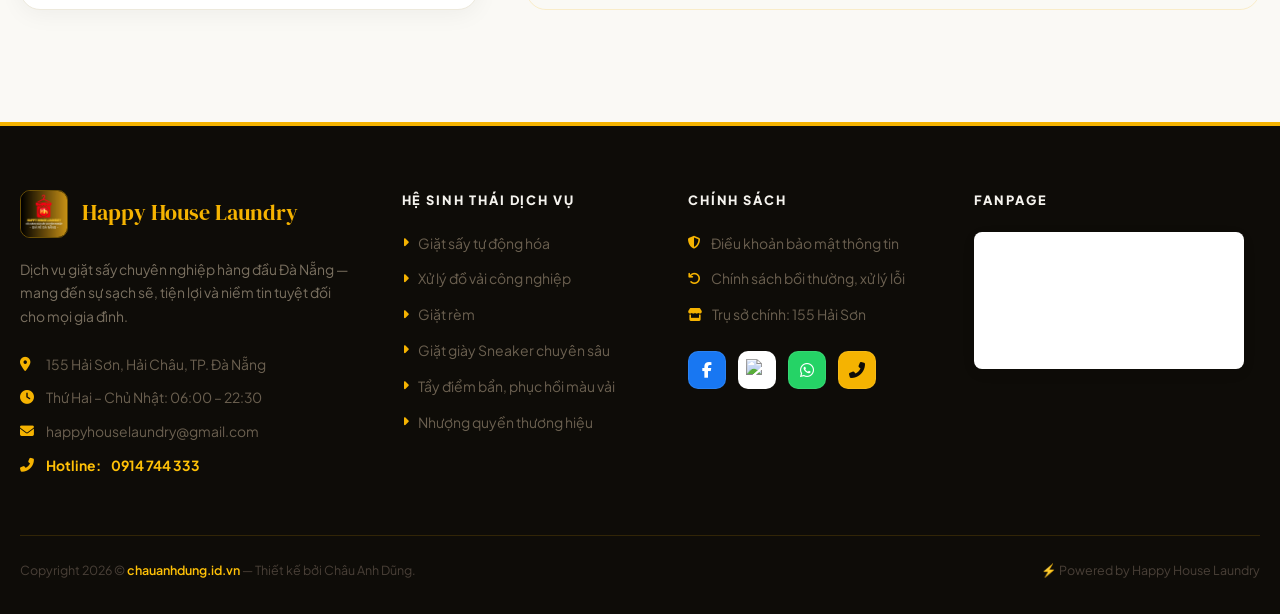
==== commit 24bdaf00: "toi uu SEO" ====
--- a/index.html
+++ b/index.html
@@ -522,7 +522,7 @@
 
                     <!-- Service 1 -->
                     <div class="service-card reveal delay-1">
-                        <img src="./Picture/giatdokhachsan.jpg" alt="Giặt đồ khách sạn, nhà hàng" loading="lazy">
+                        <img src="./Picture/giatdokhachsan.jpg" alt="Giặt đồ khách sạn, nhà hàng" loading="lazy" width="400" height="533">
                         <div class="service-overlay">
                             <div class="service-badge"><i class="fas fa-hotel"></i></div>
                             <h3 class="service-name">Giặt Đồ Khách Sạn</h3>
@@ -556,7 +556,7 @@
 
                     <!-- Service 4 -->
                     <div class="service-card reveal delay-2">
-                        <img src="./Picture/giatrem&vasofa.jpg" alt="Giặt rèm cửa chuyên nghiệp" loading="lazy">
+                        <img src="./Picture/giatrem&vasofa.jpg" alt="Giặt rèm cửa chuyên nghiệp" loading="lazy" width="400" height="533">
                         <div class="service-overlay">
                             <div class="service-badge"><i class="fas fa-scroll"></i></div>
                             <h3 class="service-name">Giặt Rèm</h3>
@@ -579,7 +579,7 @@
 
                     <!-- Service 6 -->
                     <div class="service-card reveal delay-4">
-                        <img src="./Picture/giatvest.jpg" alt="Giặt hấp áo Vest chuyên nghiệp" loading="lazy">
+                        <img src="./Picture/giatvest.jpg" alt="Giặt hấp áo Vest chuyên nghiệp" loading="lazy" width="400" height="533">
                         <div class="service-overlay">
                             <div class="service-badge"><i class="fas fa-user-tie"></i></div>
                             <h3 class="service-name">Giặt Hấp Áo Vest</h3>
@@ -613,7 +613,6 @@
                                 <div class="pricing-item-dots"></div>
                                 <div class="pricing-item-price">10.000 - 20.000 vnđ/kg</div>
                             </div>
-                            <p class="pricing-item-desc">Dưới 2kg: 20.000 vnđ/kg</p>
                         </div>
 
                         <!-- Item 2 -->
@@ -1184,4 +1183,4 @@
 
 </body>
 
-</html>+</html>
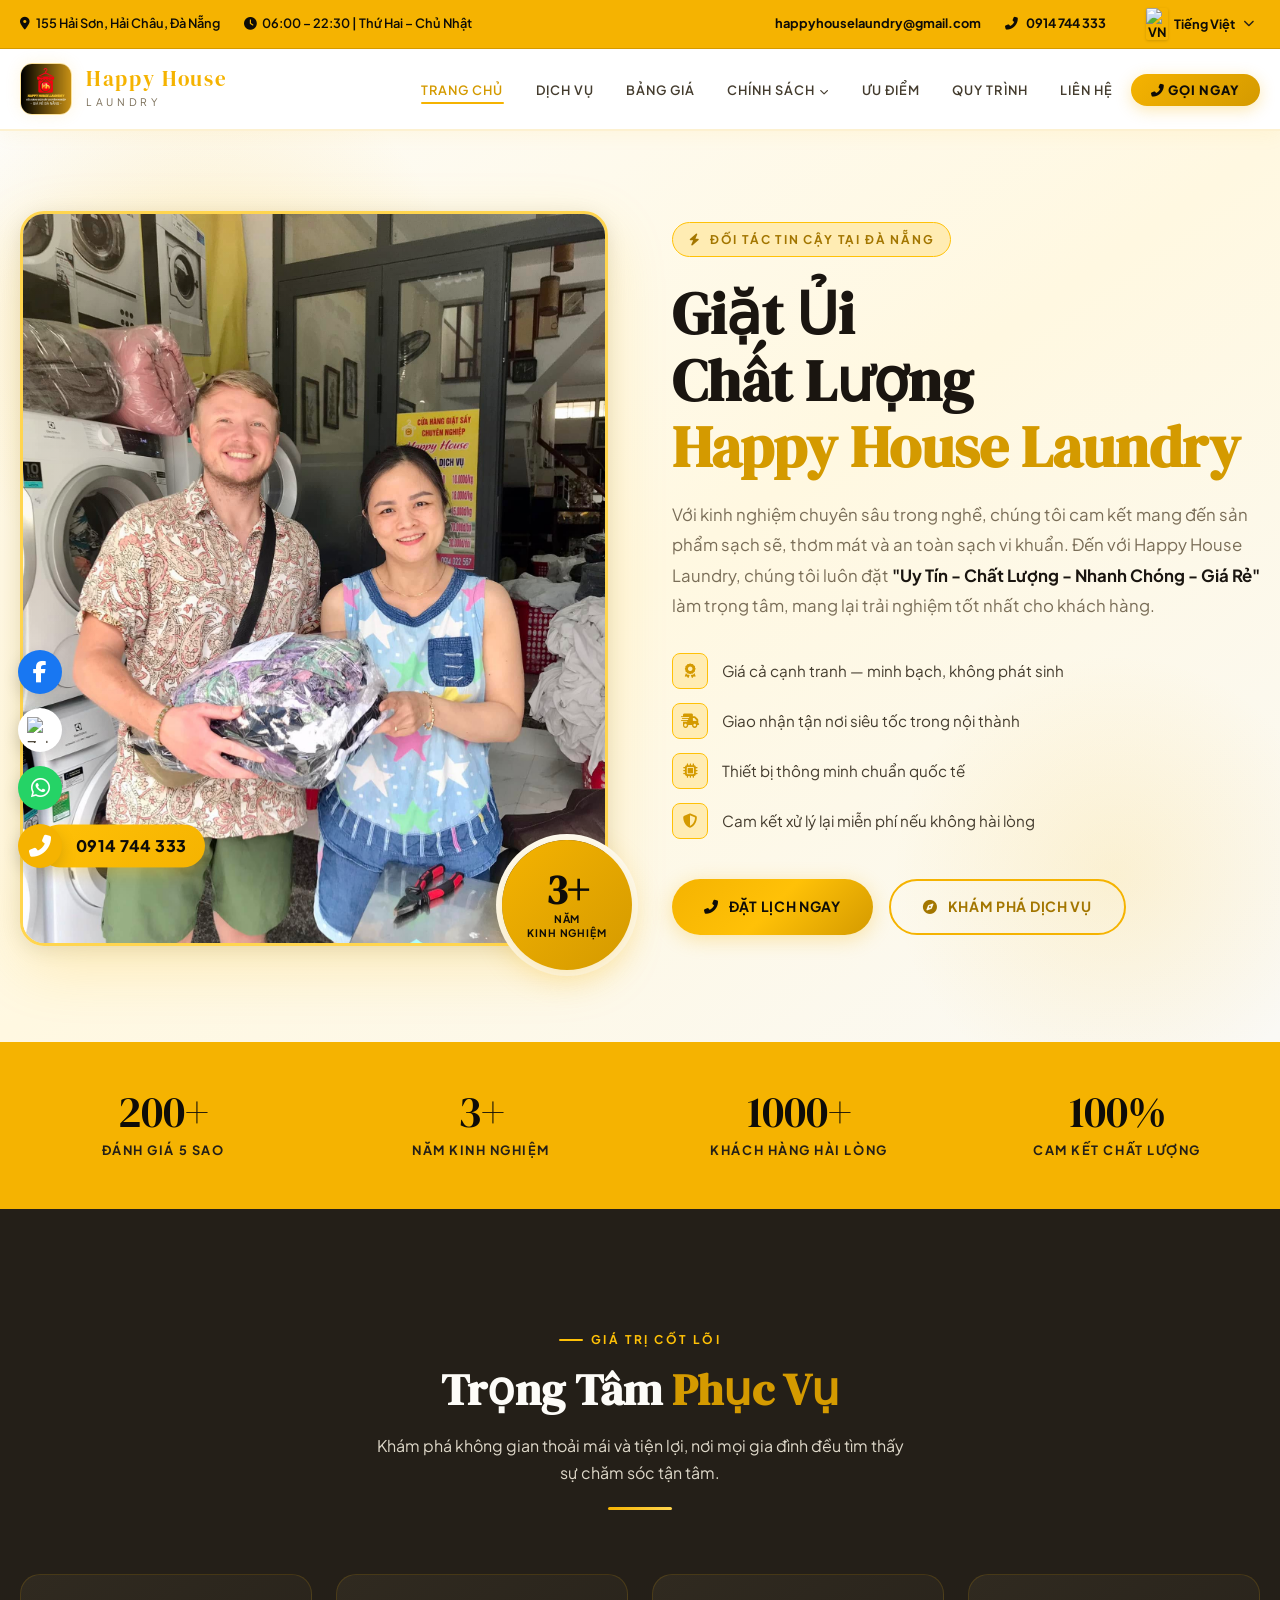
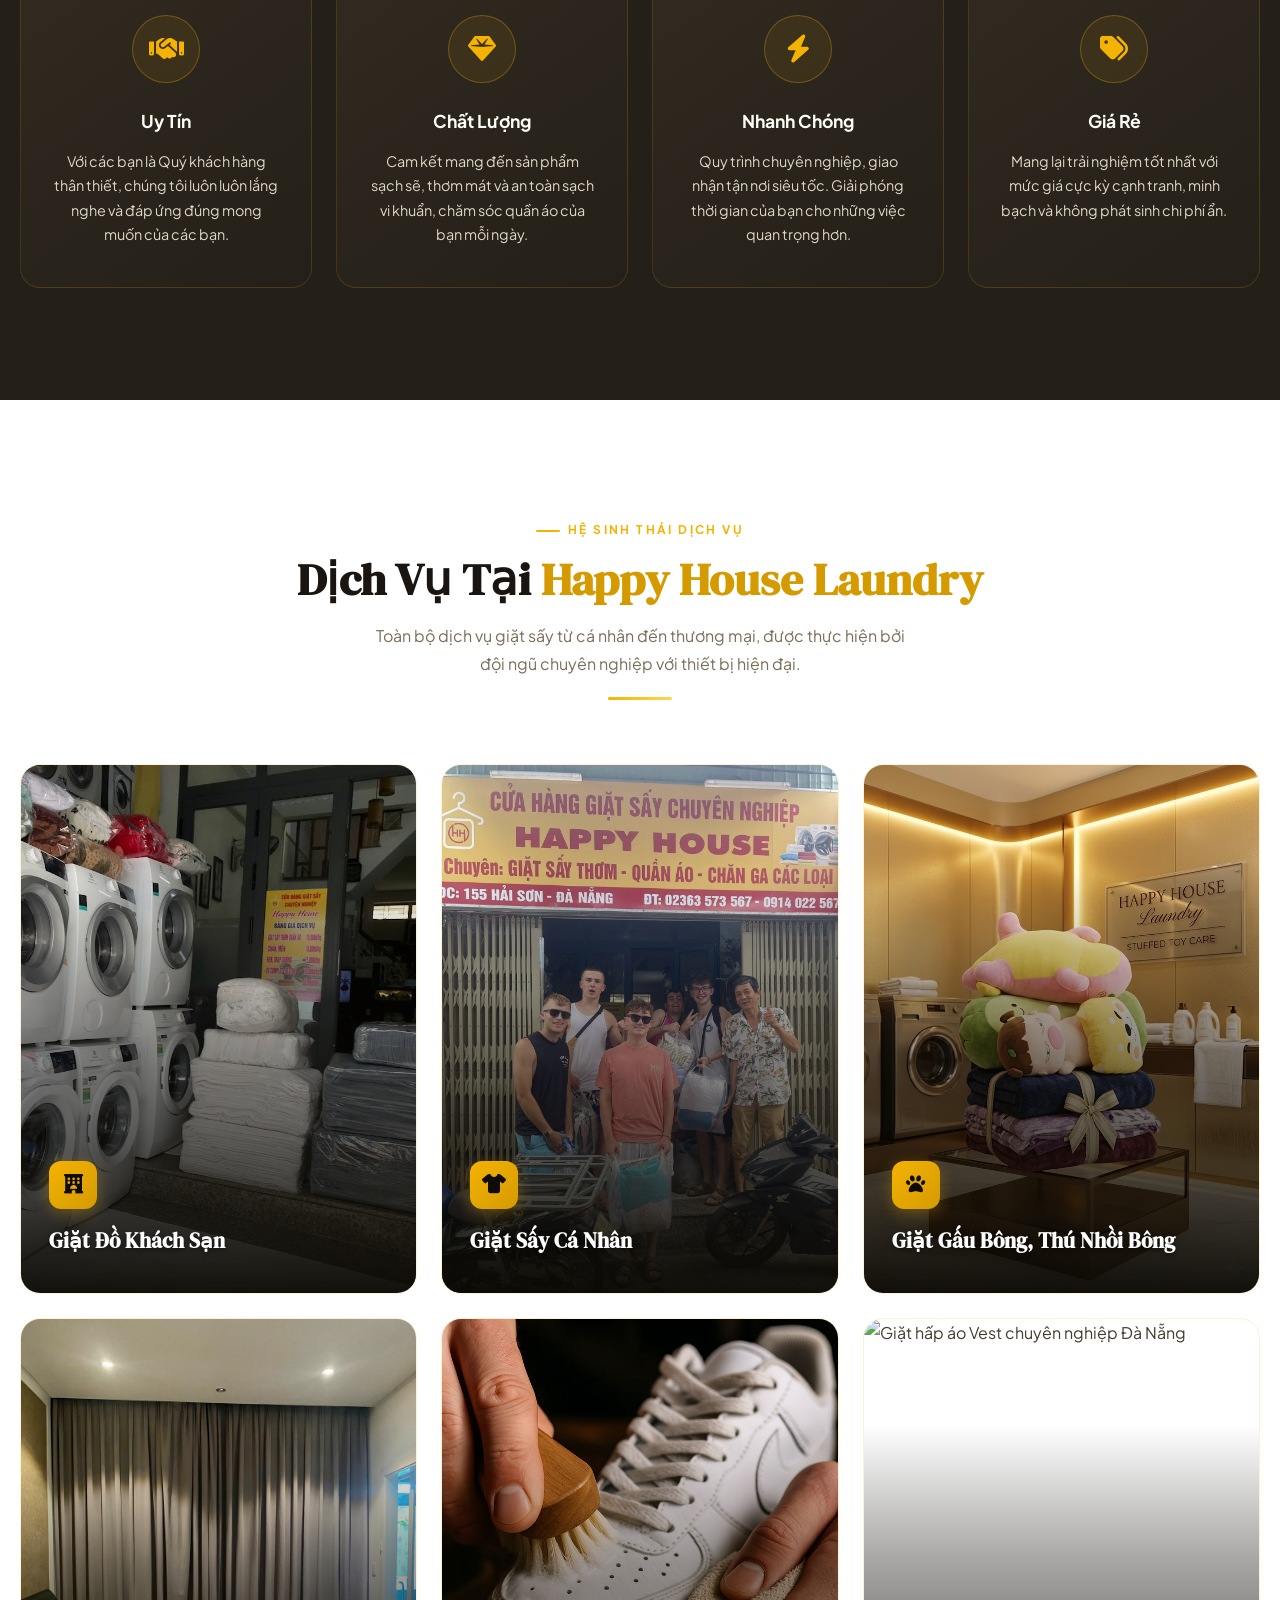
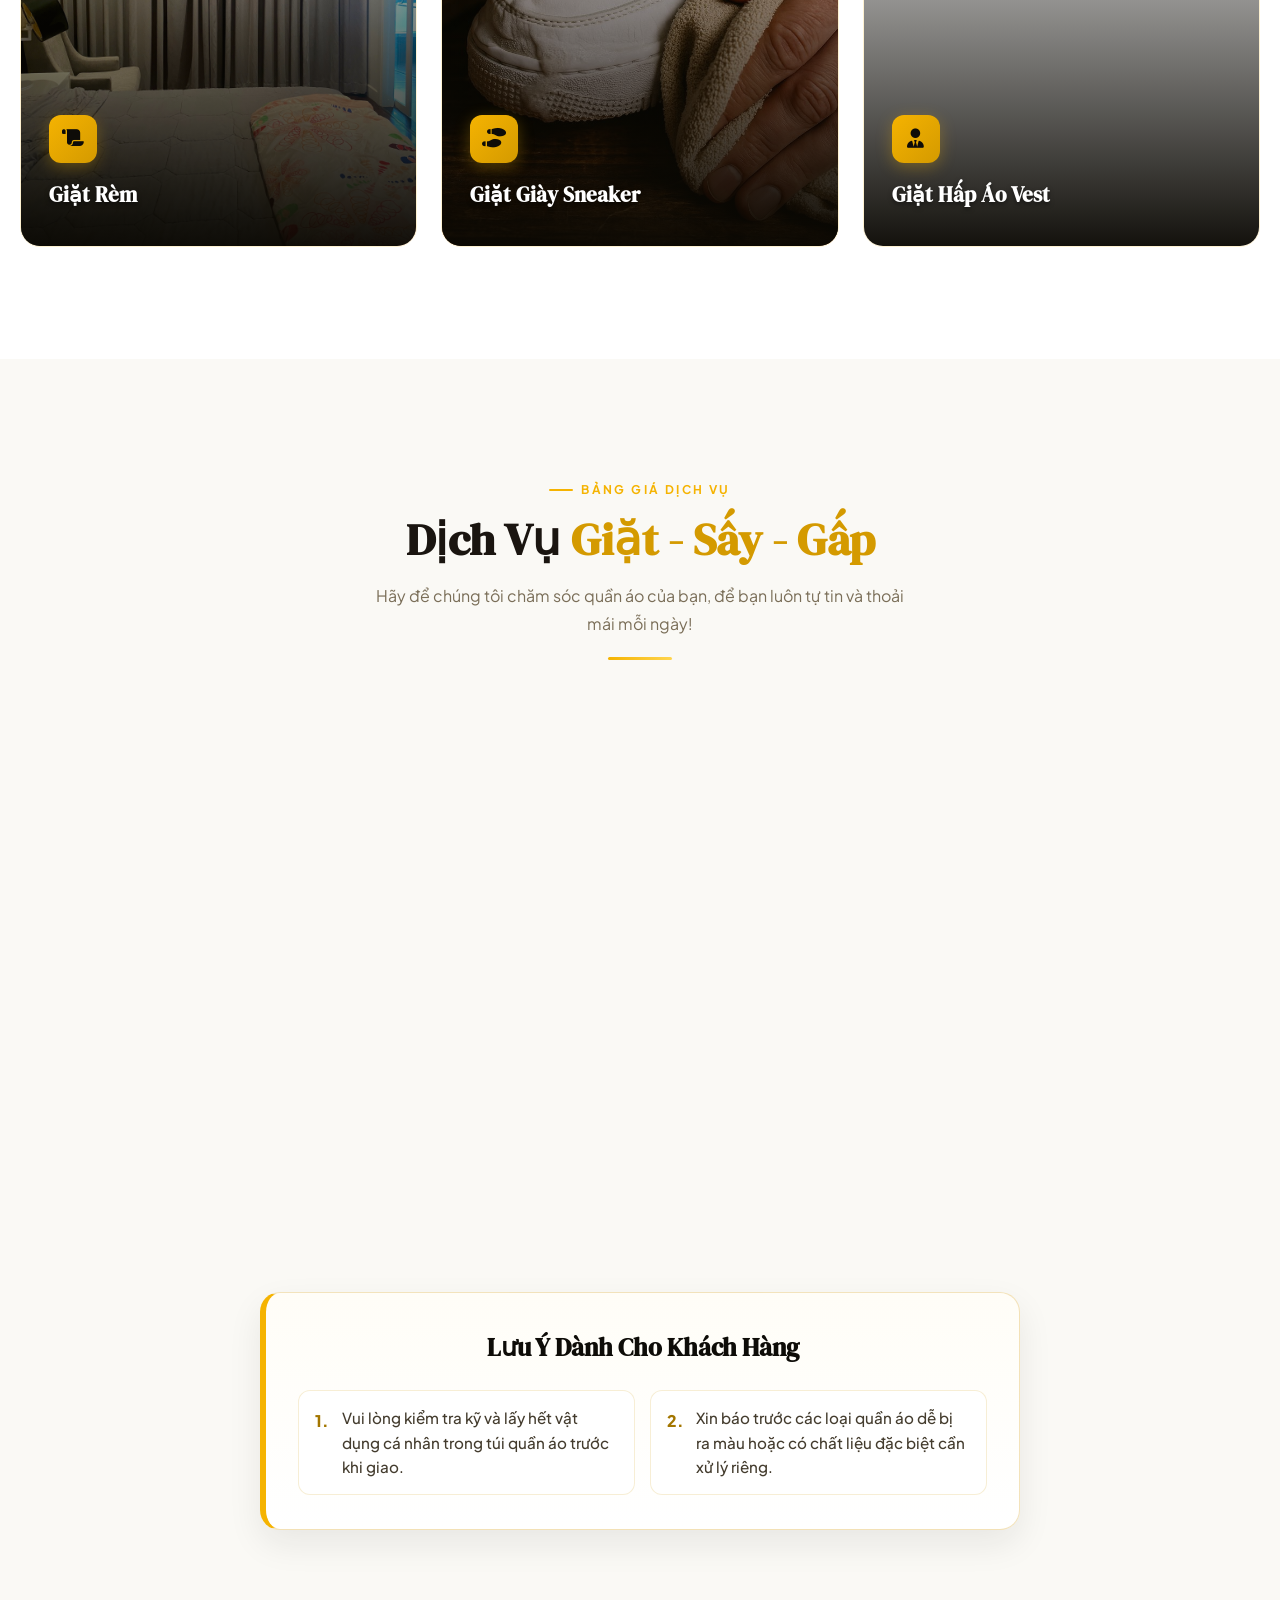
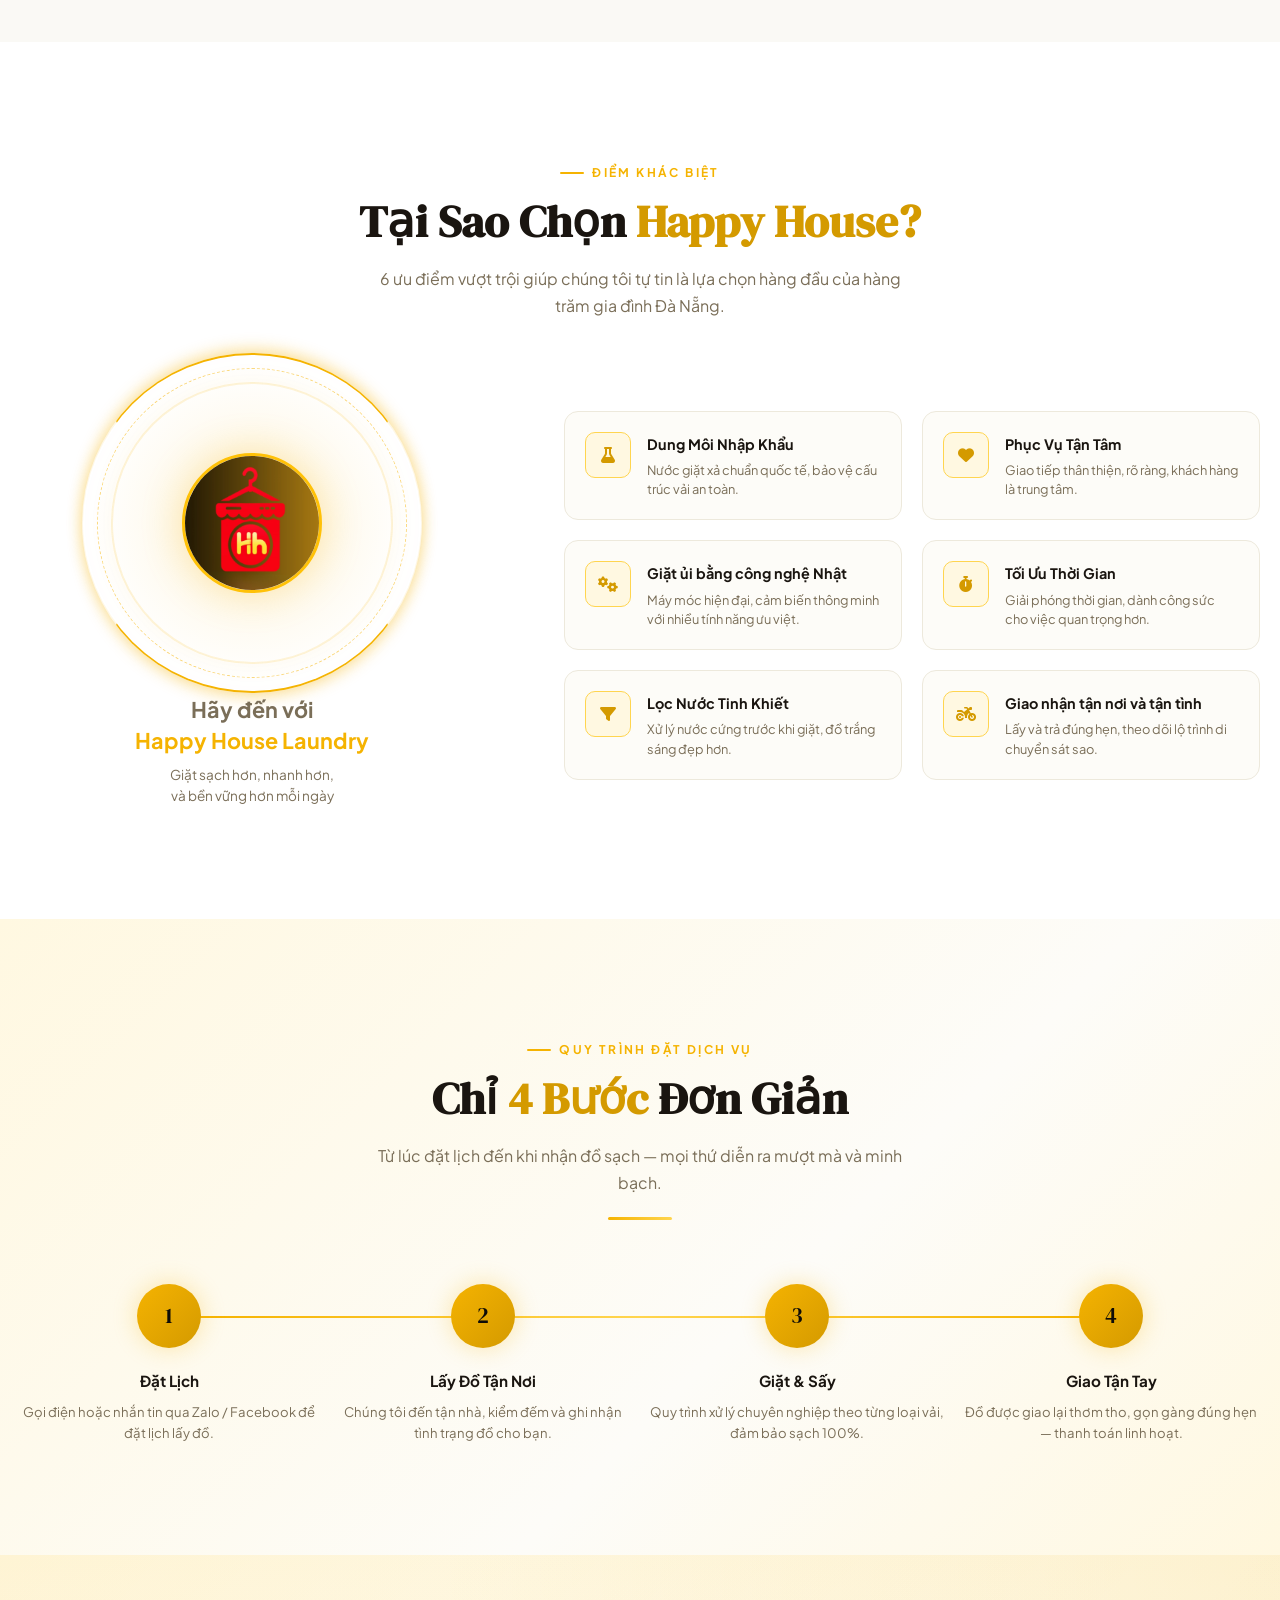
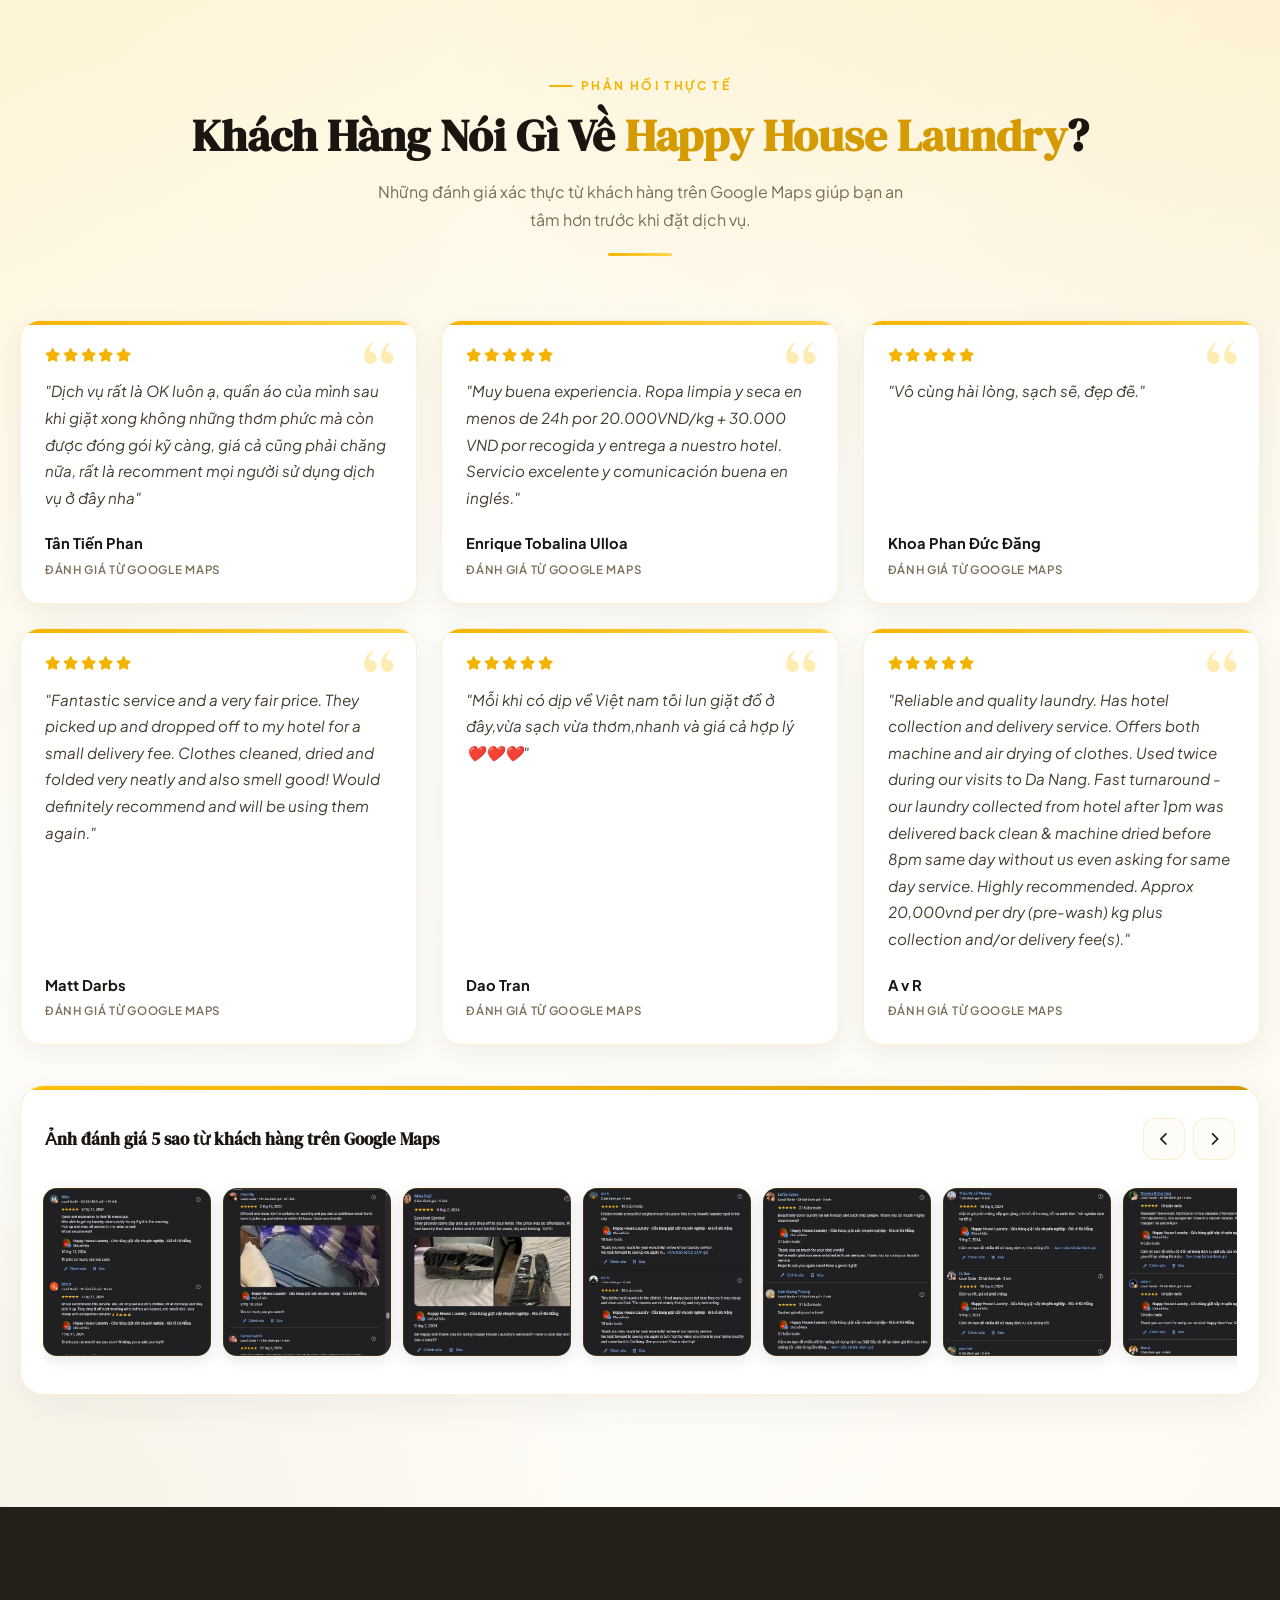
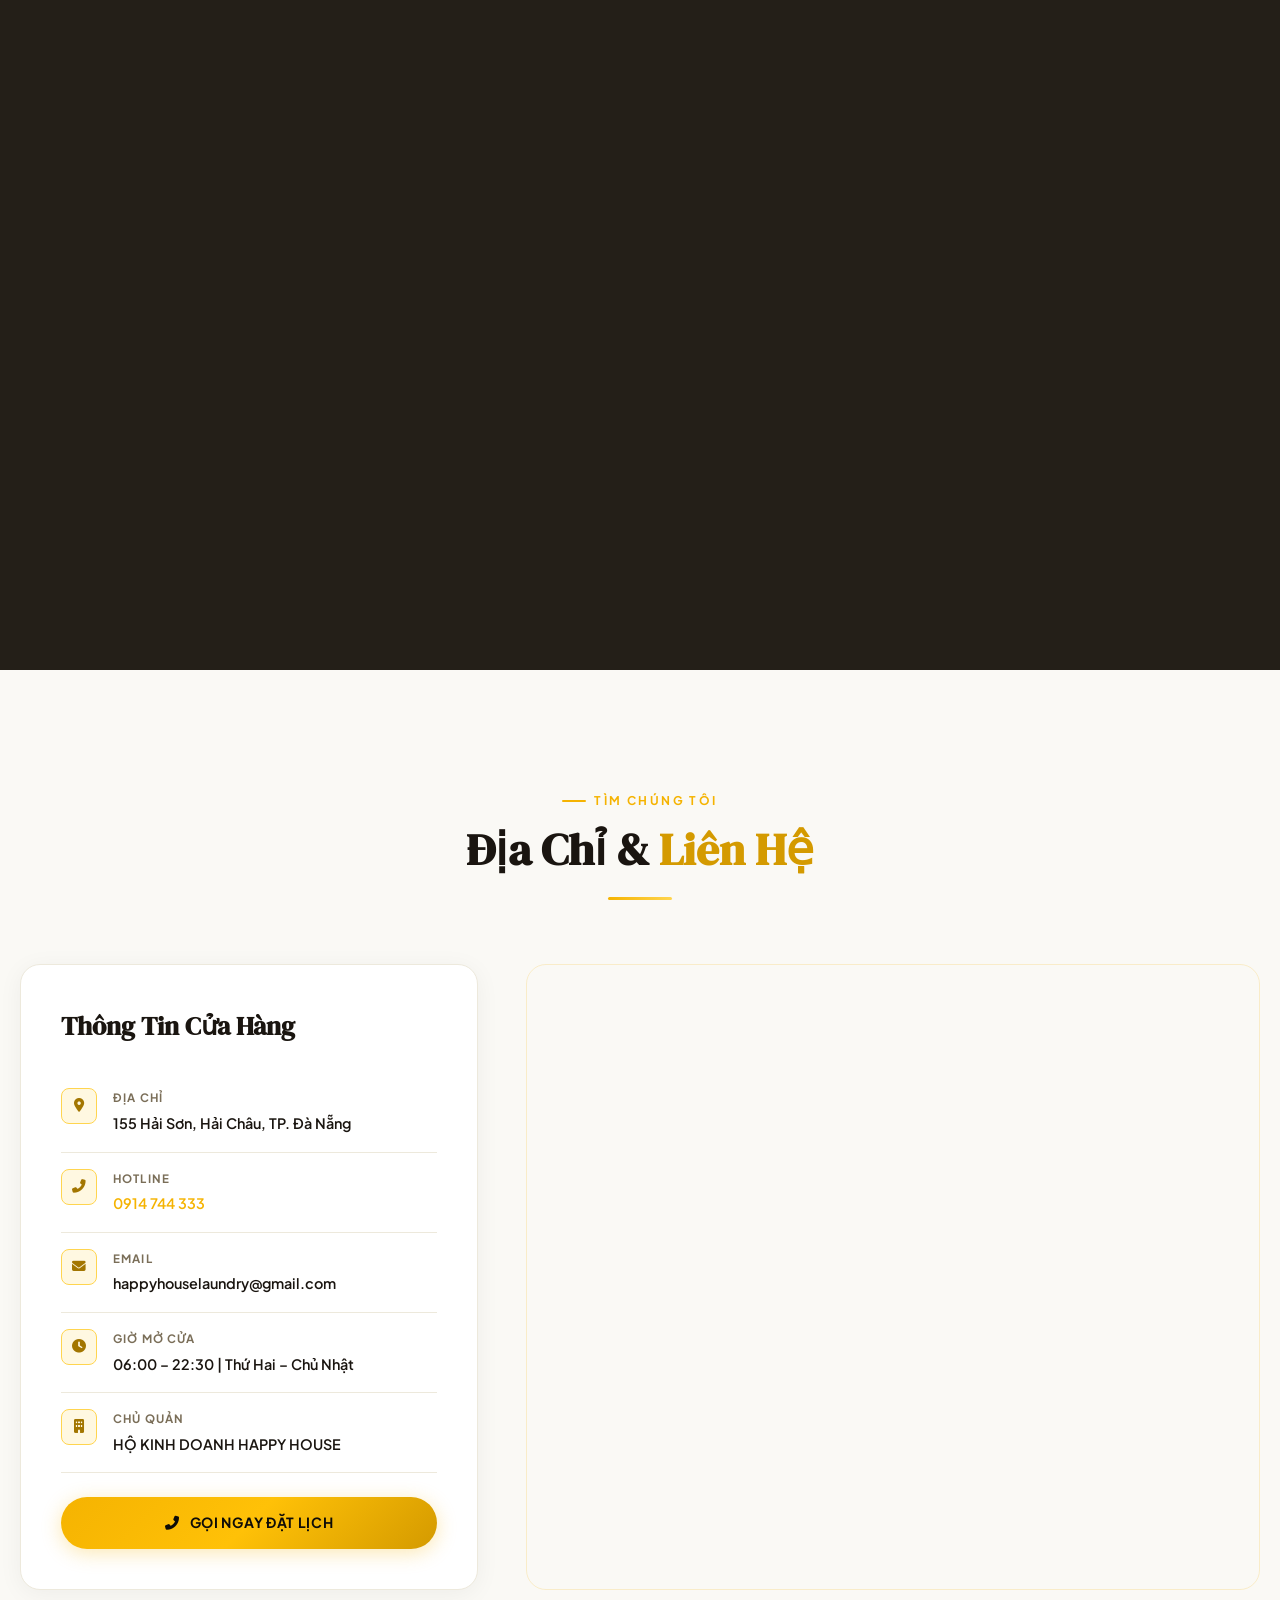
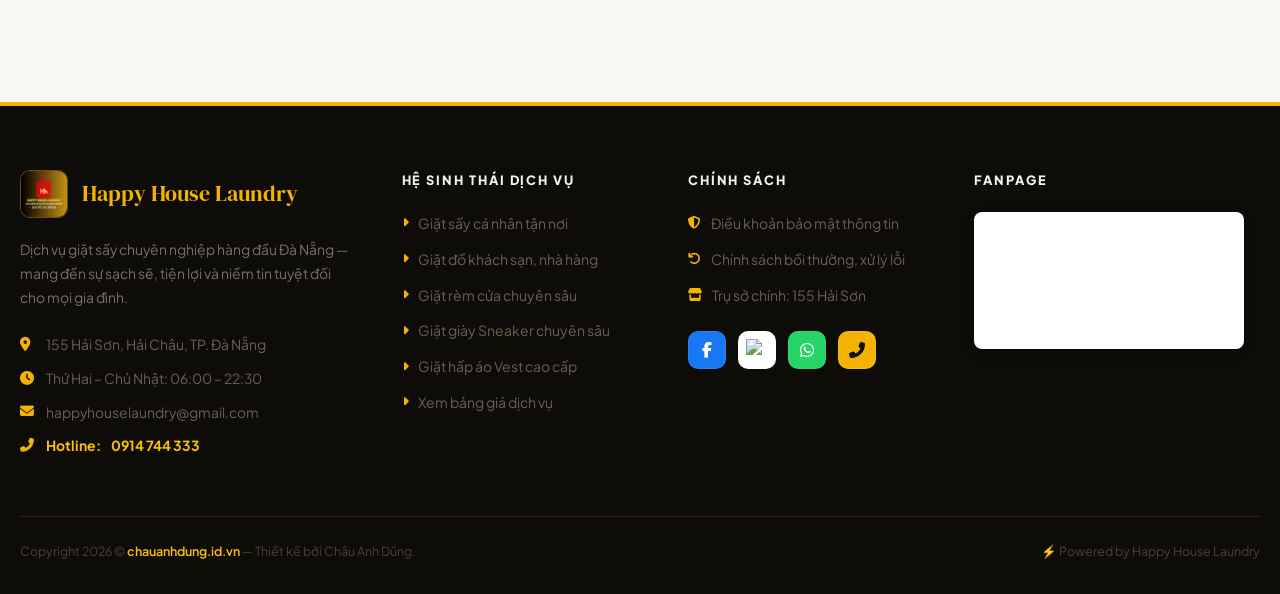
==== commit 236110ed: "toi uuuuuu" ====
--- a/index.html
+++ b/index.html
@@ -51,19 +51,30 @@
     <meta name="msapplication-TileColor" content="#F5B301">
     <meta name="theme-color" content="#F5B301">
 
-    <!-- Preconnect for performance -->
+    <!-- Preconnect + DNS prefetch for performance -->
     <link rel="preconnect" href="https://fonts.googleapis.com">
     <link rel="preconnect" href="https://fonts.gstatic.com" crossorigin>
     <link rel="preconnect" href="https://cdnjs.cloudflare.com">
     <link rel="preconnect" href="https://flagcdn.com">
-
-    <!-- Fonts: Plus Jakarta Sans + DM Serif Display -->
-    <link
+    <link rel="dns-prefetch" href="https://www.facebook.com">
+    <link rel="dns-prefetch" href="https://upload.wikimedia.org">
+    <link rel="dns-prefetch" href="https://maps.google.com">
+
+    <!-- Fonts: Non-blocking load (tránh render-blocking) -->
+    <link rel="preload" as="style"
         href="https://fonts.googleapis.com/css2?family=Plus+Jakarta+Sans:wght@300;400;500;600;700;800&family=DM+Serif+Display:ital@0;1&display=swap"
-        rel="stylesheet">
-
-    <!-- Icons -->
-    <link rel="stylesheet" href="https://cdnjs.cloudflare.com/ajax/libs/font-awesome/6.5.0/css/all.min.css">
+        onload="this.onload=null;this.rel='stylesheet'">
+    <noscript>
+        <link href="https://fonts.googleapis.com/css2?family=Plus+Jakarta+Sans:wght@300;400;500;600;700;800&family=DM+Serif+Display:ital@0;1&display=swap" rel="stylesheet">
+    </noscript>
+
+    <!-- Icons: Non-blocking load -->
+    <link rel="preload" as="style"
+        href="https://cdnjs.cloudflare.com/ajax/libs/font-awesome/6.5.0/css/all.min.css"
+        onload="this.onload=null;this.rel='stylesheet'">
+    <noscript>
+        <link rel="stylesheet" href="https://cdnjs.cloudflare.com/ajax/libs/font-awesome/6.5.0/css/all.min.css">
+    </noscript>
 
     <!-- Preload hero image for LCP optimization -->
     <link rel="preload" as="image" href="/Picture/picture1.jpg" fetchpriority="high">
@@ -520,71 +531,64 @@
 
                 <div class="services-grid">
 
-                    <!-- Service 1 -->
-                    <div class="service-card reveal delay-1">
-                        <img src="./Picture/giatdokhachsan.jpg" alt="Giặt đồ khách sạn, nhà hàng" loading="lazy" width="400" height="533">
+                    <!-- Service 1: Giặt đồ khách sạn -->
+                    <div class="service-card reveal delay-1" id="service-khachsan">
+                        <img src="./Picture/giatdokhachsan.jpg" alt="Giặt đồ khách sạn, nhà hàng Đà Nẵng" loading="lazy" width="400" height="533">
                         <div class="service-overlay">
                             <div class="service-badge"><i class="fas fa-hotel"></i></div>
                             <h3 class="service-name">Giặt Đồ Khách Sạn</h3>
-                            <p class="service-desc-sm">Xử lý khối lượng lớn, đúng tiến độ — đảm bảo tiêu chuẩn vệ sinh
-                                hospitality.</p>
-                        </div>
-                    </div>
-
-                    <!-- Service 2 -->
-                    <div class="service-card reveal delay-2">
-                        <img src="./Picture/giatsaycanhan.jpg" alt="Giặt sấy cá nhân tận nơi" loading="lazy">
+                            <p class="service-desc-sm">Xử lý khối lượng lớn, đúng tiến độ — đảm bảo tiêu chuẩn vệ sinh hospitality.</p>
+                        </div>
+                    </div>
+
+                    <!-- Service 2: Giặt sấy cá nhân -->
+                    <div class="service-card reveal delay-2" id="service-canhan">
+                        <img src="./Picture/giatsaycanhan.jpg" alt="Giặt sấy cá nhân tận nơi Đà Nẵng" loading="lazy" width="400" height="533">
                         <div class="service-overlay">
                             <div class="service-badge"><i class="fas fa-tshirt"></i></div>
                             <h3 class="service-name">Giặt Sấy Cá Nhân</h3>
-                            <p class="service-desc-sm">Dịch vụ giao nhận tận nơi, giặt theo trọng lượng, phù hợp mọi gia
-                                đình.</p>
-                        </div>
-                    </div>
-
-                    <!-- Service 3 -->
-                    <div class="service-card reveal delay-3">
+                            <p class="service-desc-sm">Dịch vụ giao nhận tận nơi, giặt theo trọng lượng, phù hợp mọi gia đình.</p>
+                        </div>
+                    </div>
+
+                    <!-- Service 3: Giặt thú nhồi bông -->
+                    <div class="service-card reveal delay-3" id="service-thunhoibong">
                         <img src="./Picture/giatthunhoibong.jpg" alt="Giặt gấu bông, thú nhồi bông Đà Nẵng"
                             loading="lazy" width="400" height="533">
                         <div class="service-overlay">
                             <div class="service-badge"><i class="fas fa-paw"></i></div>
                             <h3 class="service-name">Giặt Gấu Bông, Thú Nhồi Bông</h3>
-                            <p class="service-desc-sm">Vệ sinh gấu bông, thú nhồi bông nhẹ nhàng, an toàn — giữ nguyên
-                                hình dáng và màu sắc.</p>
-                        </div>
-                    </div>
-
-                    <!-- Service 4 -->
-                    <div class="service-card reveal delay-2">
-                        <img src="./Picture/giatrem&vasofa.jpg" alt="Giặt rèm cửa chuyên nghiệp" loading="lazy" width="400" height="533">
+                            <p class="service-desc-sm">Vệ sinh gấu bông, thú nhồi bông nhẹ nhàng, an toàn — giữ nguyên hình dáng và màu sắc.</p>
+                        </div>
+                    </div>
+
+                    <!-- Service 4: Giặt rèm -->
+                    <div class="service-card reveal delay-2" id="service-rem">
+                        <img src="./Picture/giatrem&vasofa.jpg" alt="Giặt rèm cửa chuyên nghiệp Đà Nẵng" loading="lazy" width="400" height="533">
                         <div class="service-overlay">
                             <div class="service-badge"><i class="fas fa-scroll"></i></div>
                             <h3 class="service-name">Giặt Rèm</h3>
-                            <p class="service-desc-sm">Giặt rèm cửa chuyên sâu, khử khuẩn 99.9%, trả phẳng đẹp như mới.
-                            </p>
-                        </div>
-                    </div>
-
-                    <!-- Service 5 -->
-                    <div class="service-card reveal delay-3">
-                        <img src="./Picture/giatgiay.jpg" alt="Giặt giày sneaker Đà Nẵng" loading="lazy" width="400"
-                            height="533">
+                            <p class="service-desc-sm">Giặt rèm cửa chuyên sâu, khử khuẩn 99.9%, trả phẳng đẹp như mới.</p>
+                        </div>
+                    </div>
+
+                    <!-- Service 5: Giặt giày sneaker -->
+                    <div class="service-card reveal delay-3" id="service-giay">
+                        <img src="./Picture/giatgiay.jpg" alt="Giặt giày sneaker Đà Nẵng" loading="lazy" width="400" height="533">
                         <div class="service-overlay">
                             <div class="service-badge"><i class="fas fa-shoe-prints"></i></div>
                             <h3 class="service-name">Giặt Giày Sneaker</h3>
-                            <p class="service-desc-sm">Vệ sinh, phục hồi giày chuyên sâu — từ sneaker phổ thông đến hàng
-                                hiệu.</p>
-                        </div>
-                    </div>
-
-                    <!-- Service 6 -->
-                    <div class="service-card reveal delay-4">
-                        <img src="./Picture/giatvest.jpg" alt="Giặt hấp áo Vest chuyên nghiệp" loading="lazy" width="400" height="533">
+                            <p class="service-desc-sm">Vệ sinh, phục hồi giày chuyên sâu — từ sneaker phổ thông đến hàng hiệu.</p>
+                        </div>
+                    </div>
+
+                    <!-- Service 6: Giặt vest -->
+                    <div class="service-card reveal delay-4" id="service-vest">
+                        <img src="./Picture/giatvest.jpg" alt="Giặt hấp áo Vest chuyên nghiệp Đà Nẵng" loading="lazy" width="400" height="533">
                         <div class="service-overlay">
                             <div class="service-badge"><i class="fas fa-user-tie"></i></div>
                             <h3 class="service-name">Giặt Hấp Áo Vest</h3>
-                            <p class="service-desc-sm">Hấp và làm phẳng vest, áo khoác cao cấp — giữ form chuẩn, sang
-                                trọng như mới.</p>
+                            <p class="service-desc-sm">Hấp và làm phẳng vest, áo khoác cao cấp — giữ form chuẩn, sang trọng như mới.</p>
                         </div>
                     </div>
 
@@ -711,7 +715,7 @@
                             </div>
                         </div>
                         <div class="orbit-caption">
-                            <h3>Hãy đến với<br><span style="color: var(--gold-500);">Happy House Laundry</span></h3>
+                            <p class="orbit-caption-title" style="font-size:1.35rem;font-weight:700;line-height:1.4;margin:0 0 0.5rem;">Hãy đến với<br><span style="color: var(--gold-500);">Happy House Laundry</span></p>
                             <p>Giặt sạch hơn, nhanh hơn,<br>và bền vững hơn mỗi ngày</p>
                         </div>
                     </div>
@@ -953,7 +957,7 @@
         <!-- ============================================================
          CTA BANNER
          ============================================================ -->
-        <section class="section-pad section-dark">
+        <section class="section-pad section-dark" id="cta" aria-label="Kêu gọi đặt dịch vụ">
             <div class="container">
                 <div class="cta-banner reveal">
                     <img src="./Picture/logo2.png" alt="Happy House Laundry"
@@ -1099,13 +1103,12 @@
                 <div>
                     <h4 class="footer-title">Hệ Sinh Thái Dịch Vụ</h4>
                     <ul class="footer-links">
-                        <li><a href="#services"><i class="fas fa-caret-right"></i> Giặt sấy tự động hóa</a></li>
-                        <li><a href="#services"><i class="fas fa-caret-right"></i> Xử lý đồ vải công nghiệp</a></li>
-                        <li><a href="#services"><i class="fas fa-caret-right"></i> Giặt rèm</a></li>
-                        <li><a href="#services"><i class="fas fa-caret-right"></i> Giặt giày Sneaker chuyên sâu</a></li>
-                        <li><a href="#services"><i class="fas fa-caret-right"></i> Tẩy điểm bẩn, phục hồi màu vải</a>
-                        </li>
-                        <li><a href="#contact"><i class="fas fa-caret-right"></i> Nhượng quyền thương hiệu</a></li>
+                        <li><a href="#service-canhan"><i class="fas fa-caret-right"></i> Giặt sấy cá nhân tận nơi</a></li>
+                        <li><a href="#service-khachsan"><i class="fas fa-caret-right"></i> Giặt đồ khách sạn, nhà hàng</a></li>
+                        <li><a href="#service-rem"><i class="fas fa-caret-right"></i> Giặt rèm cửa chuyên sâu</a></li>
+                        <li><a href="#service-giay"><i class="fas fa-caret-right"></i> Giặt giày Sneaker chuyên sâu</a></li>
+                        <li><a href="#service-vest"><i class="fas fa-caret-right"></i> Giặt hấp áo Vest cao cấp</a></li>
+                        <li><a href="#pricing"><i class="fas fa-caret-right"></i> Xem bảng giá dịch vụ</a></li>
                     </ul>
                 </div>
 
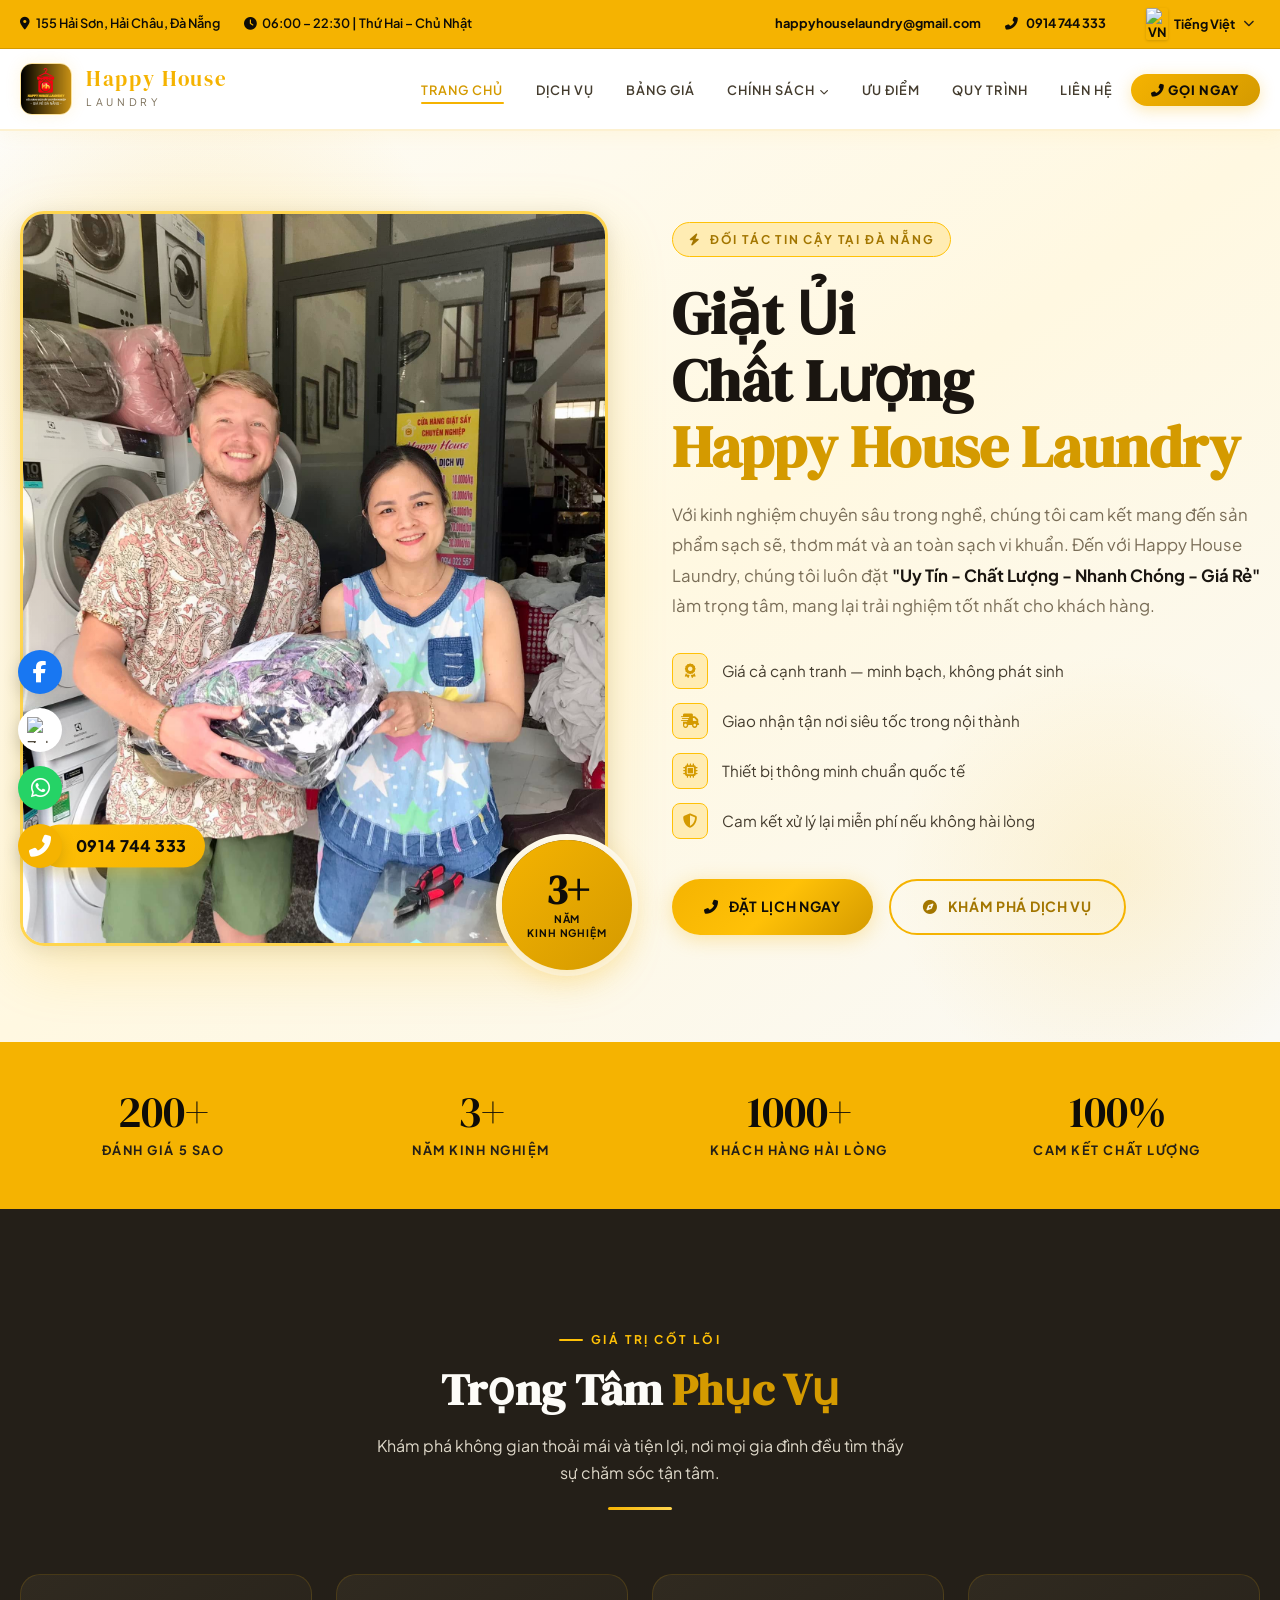
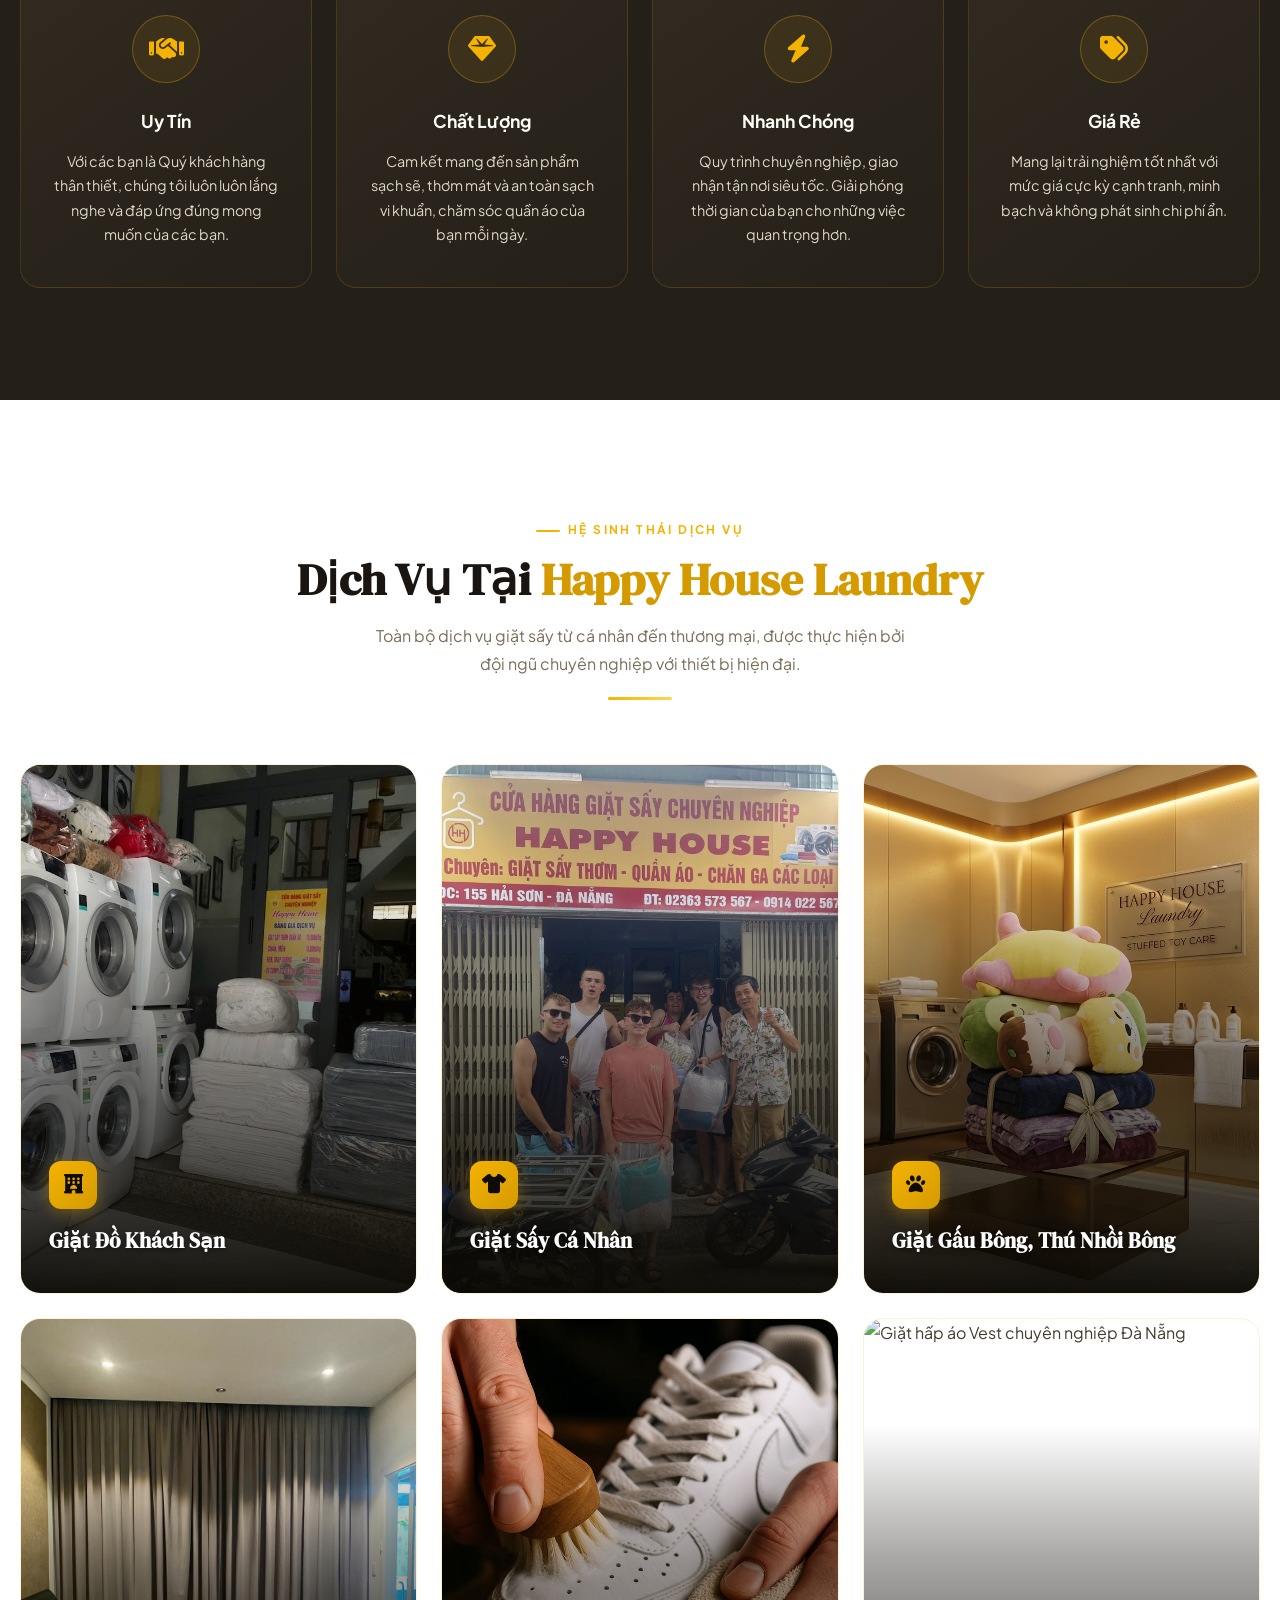
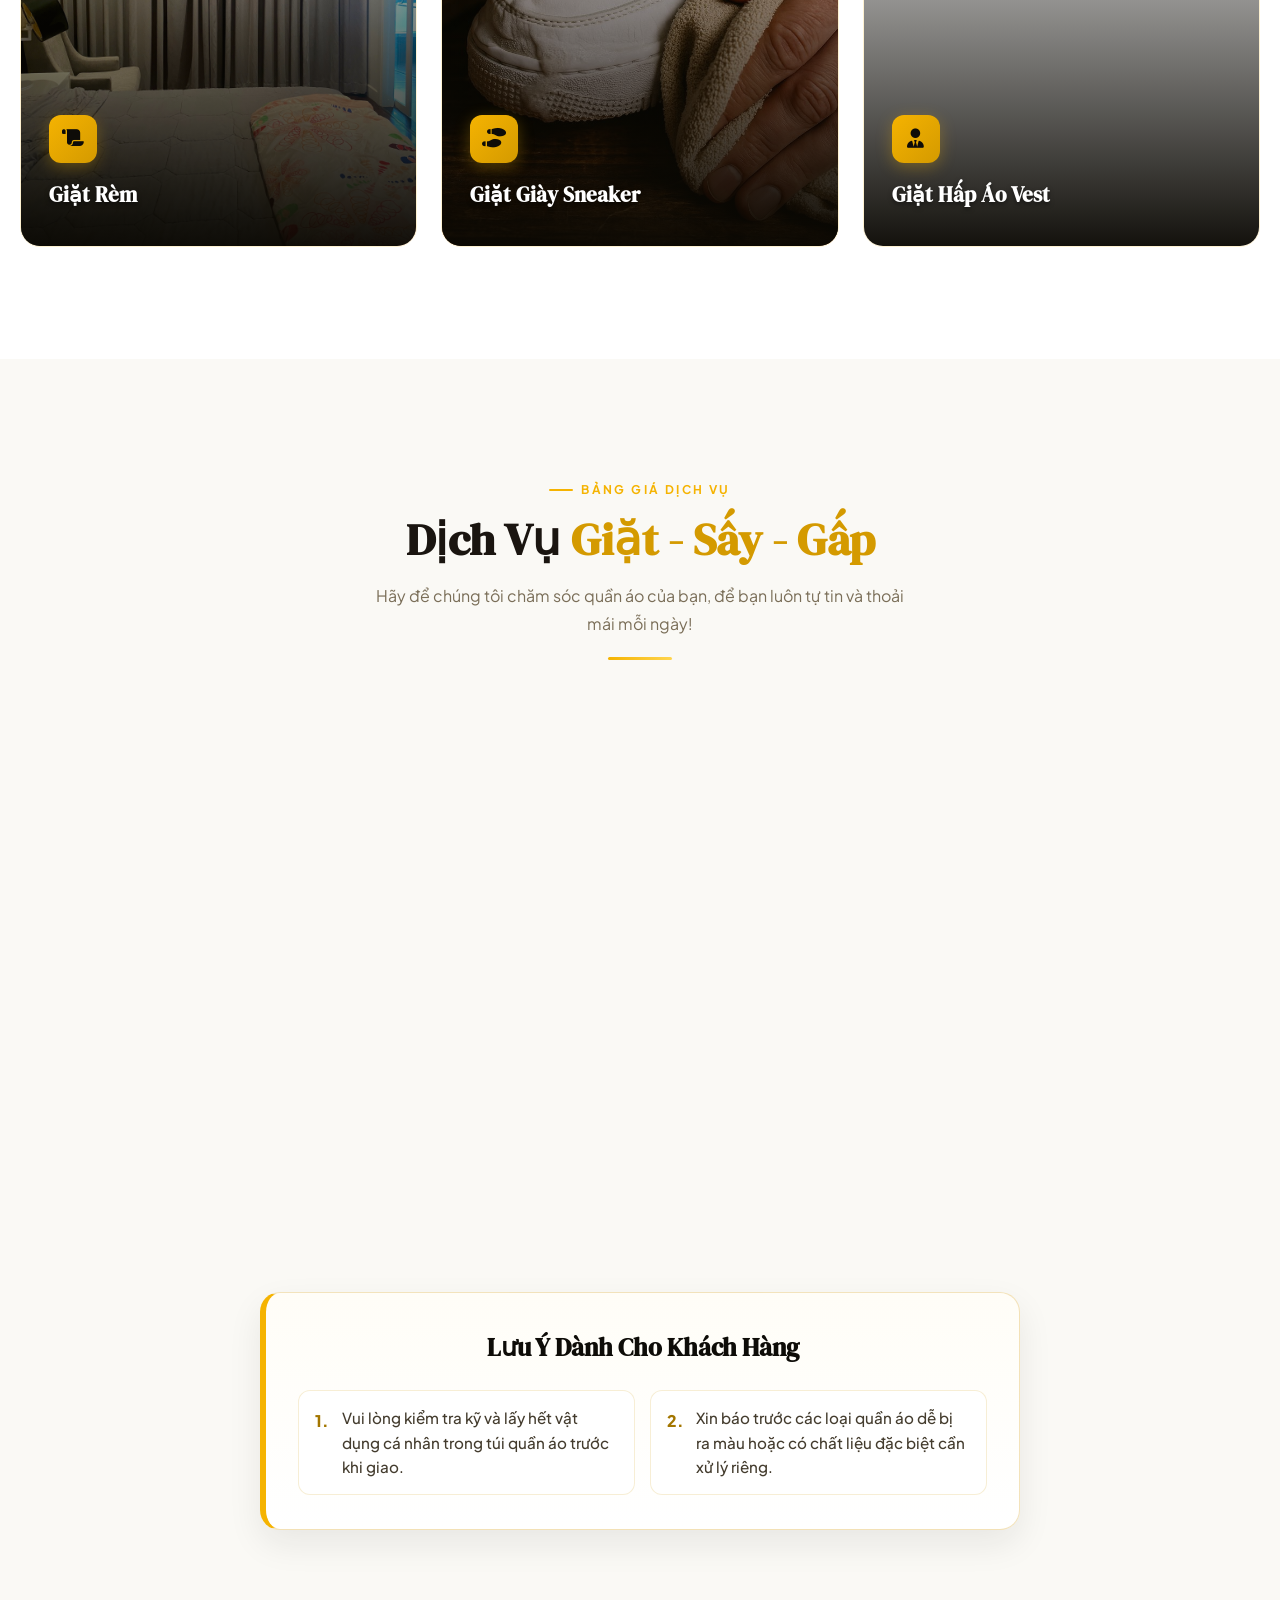
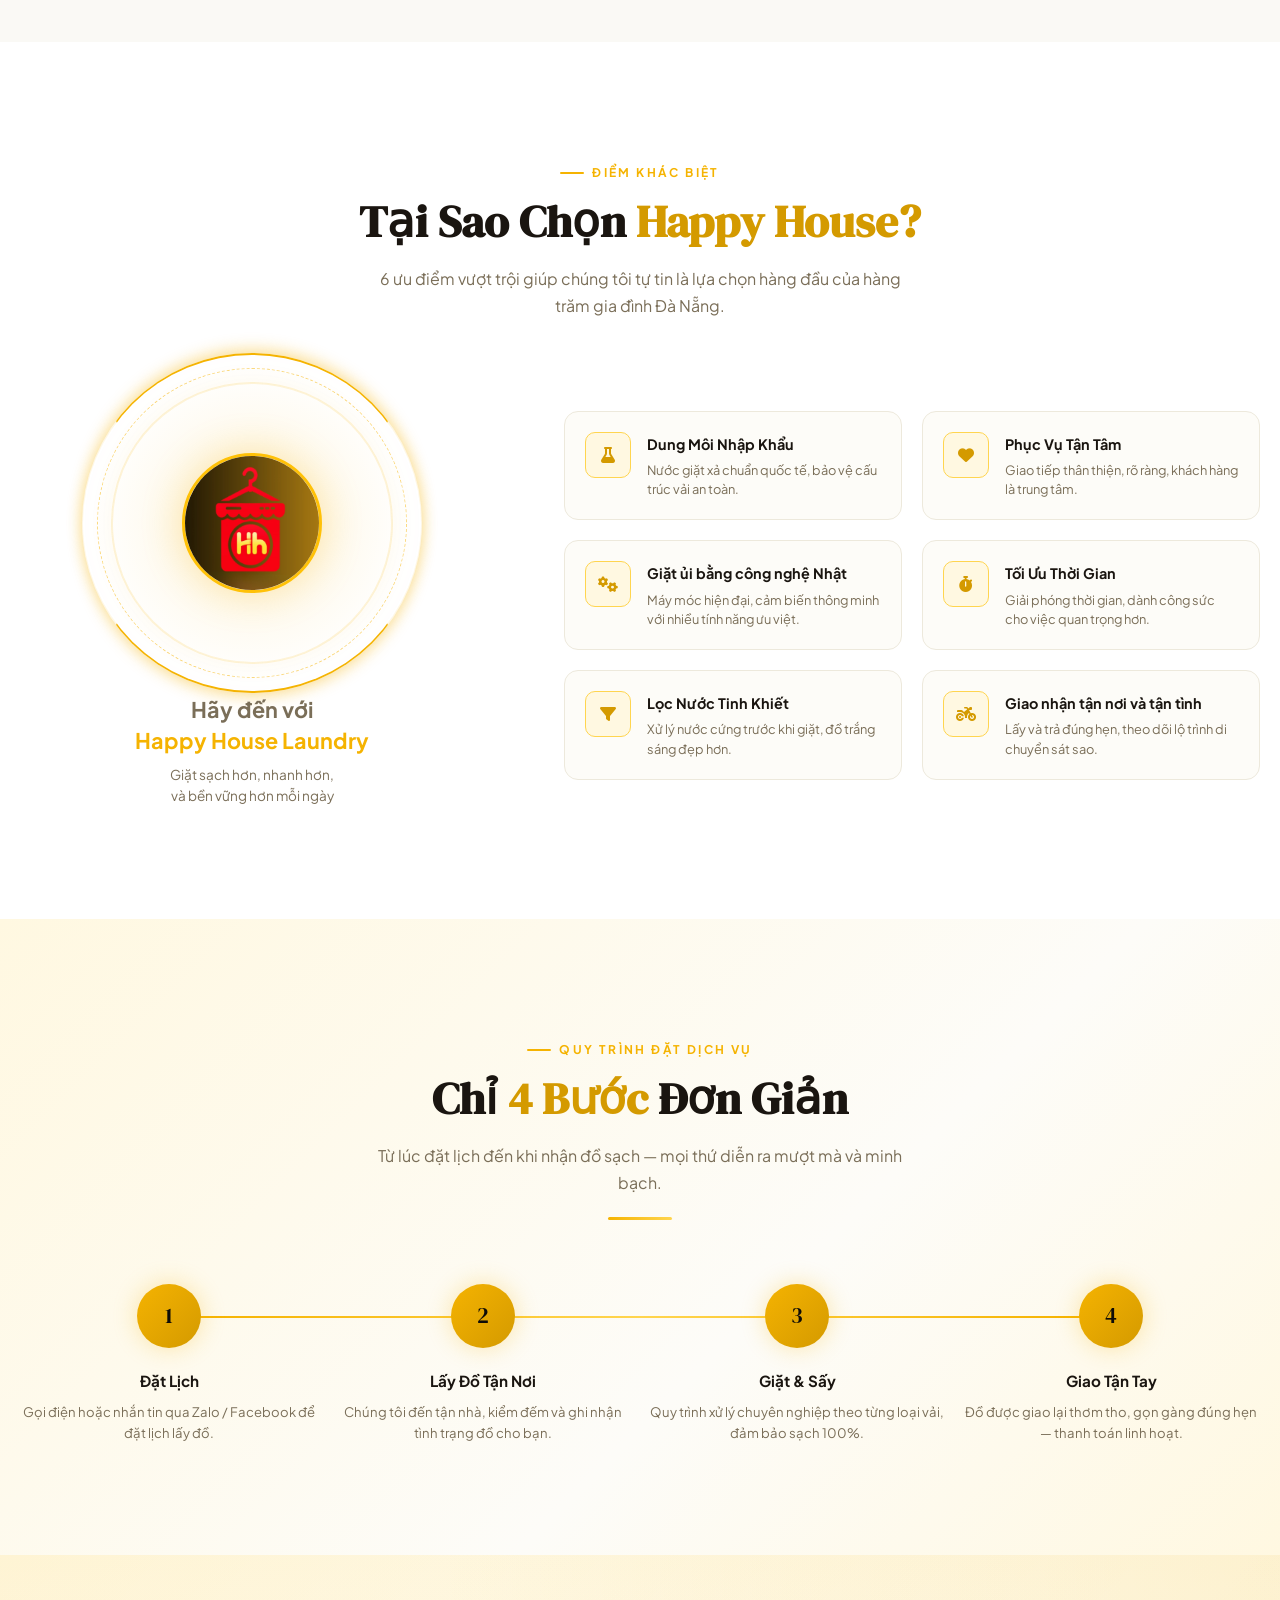
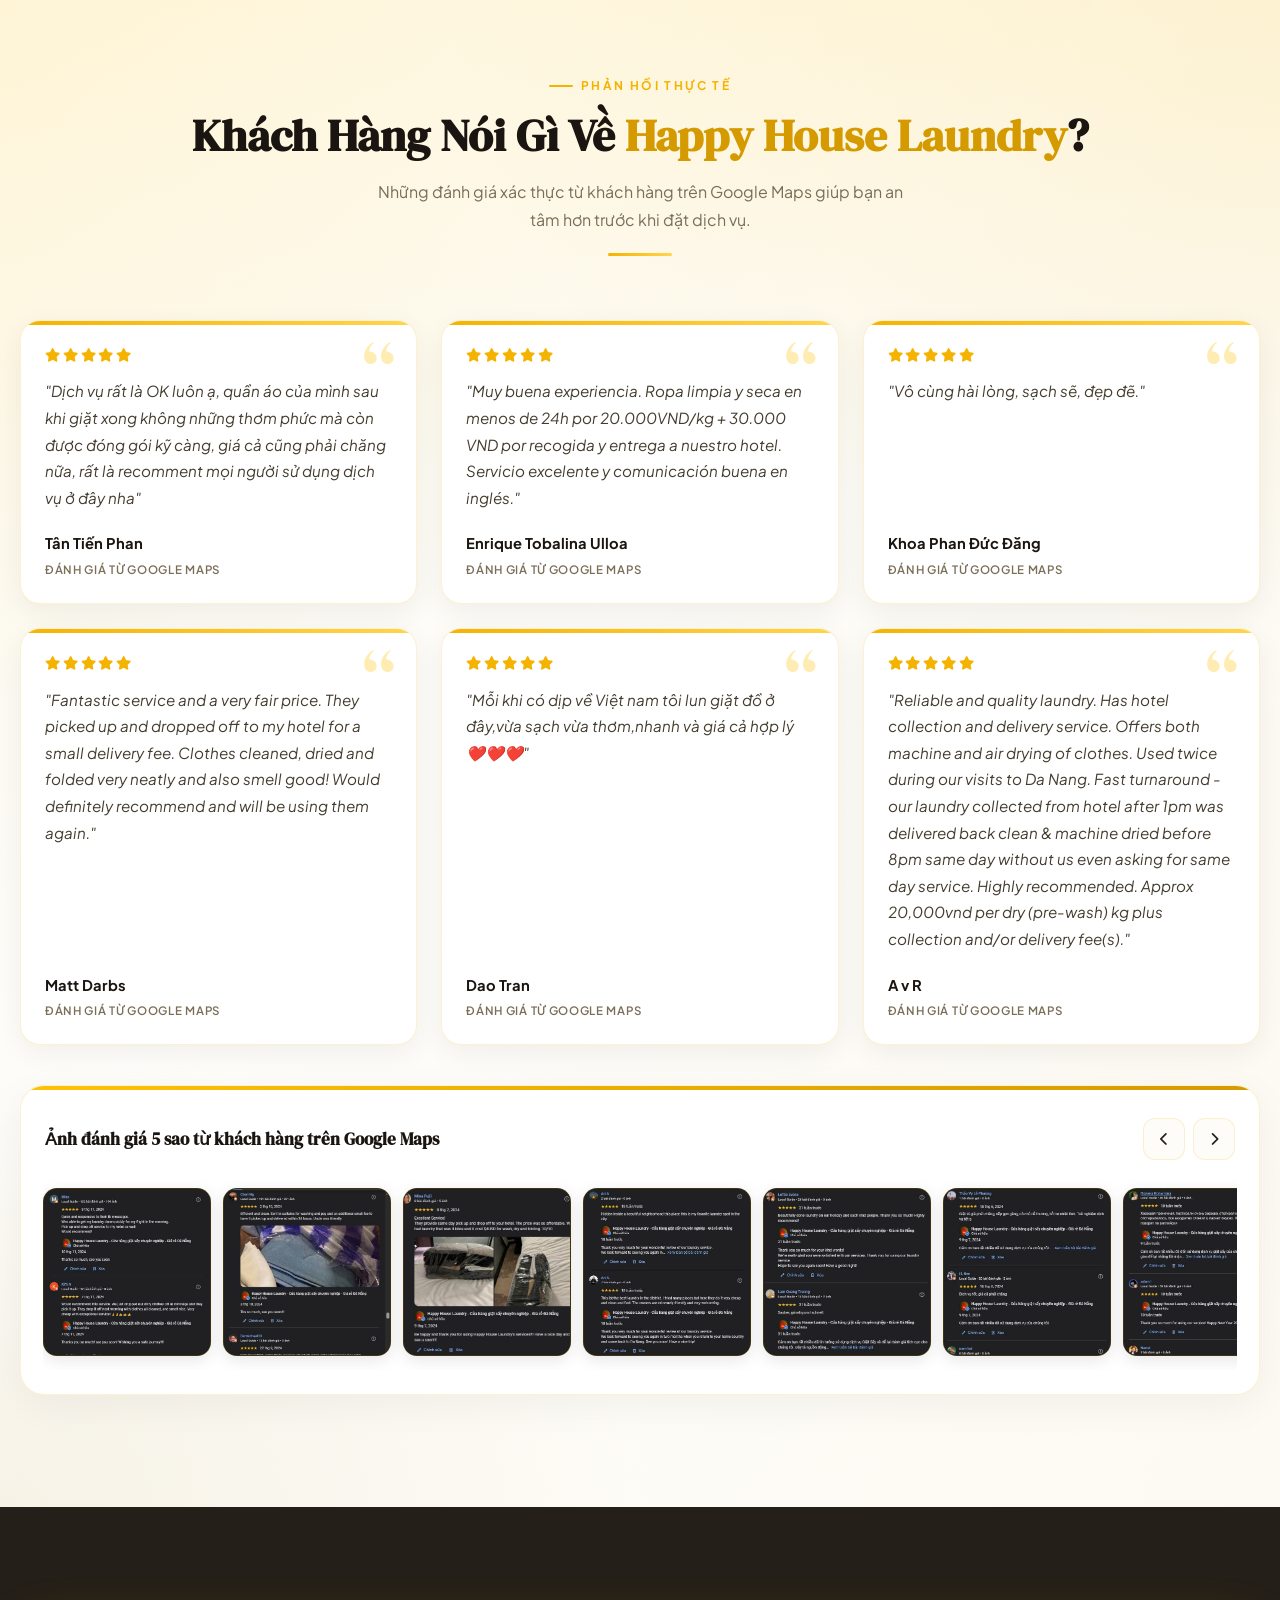
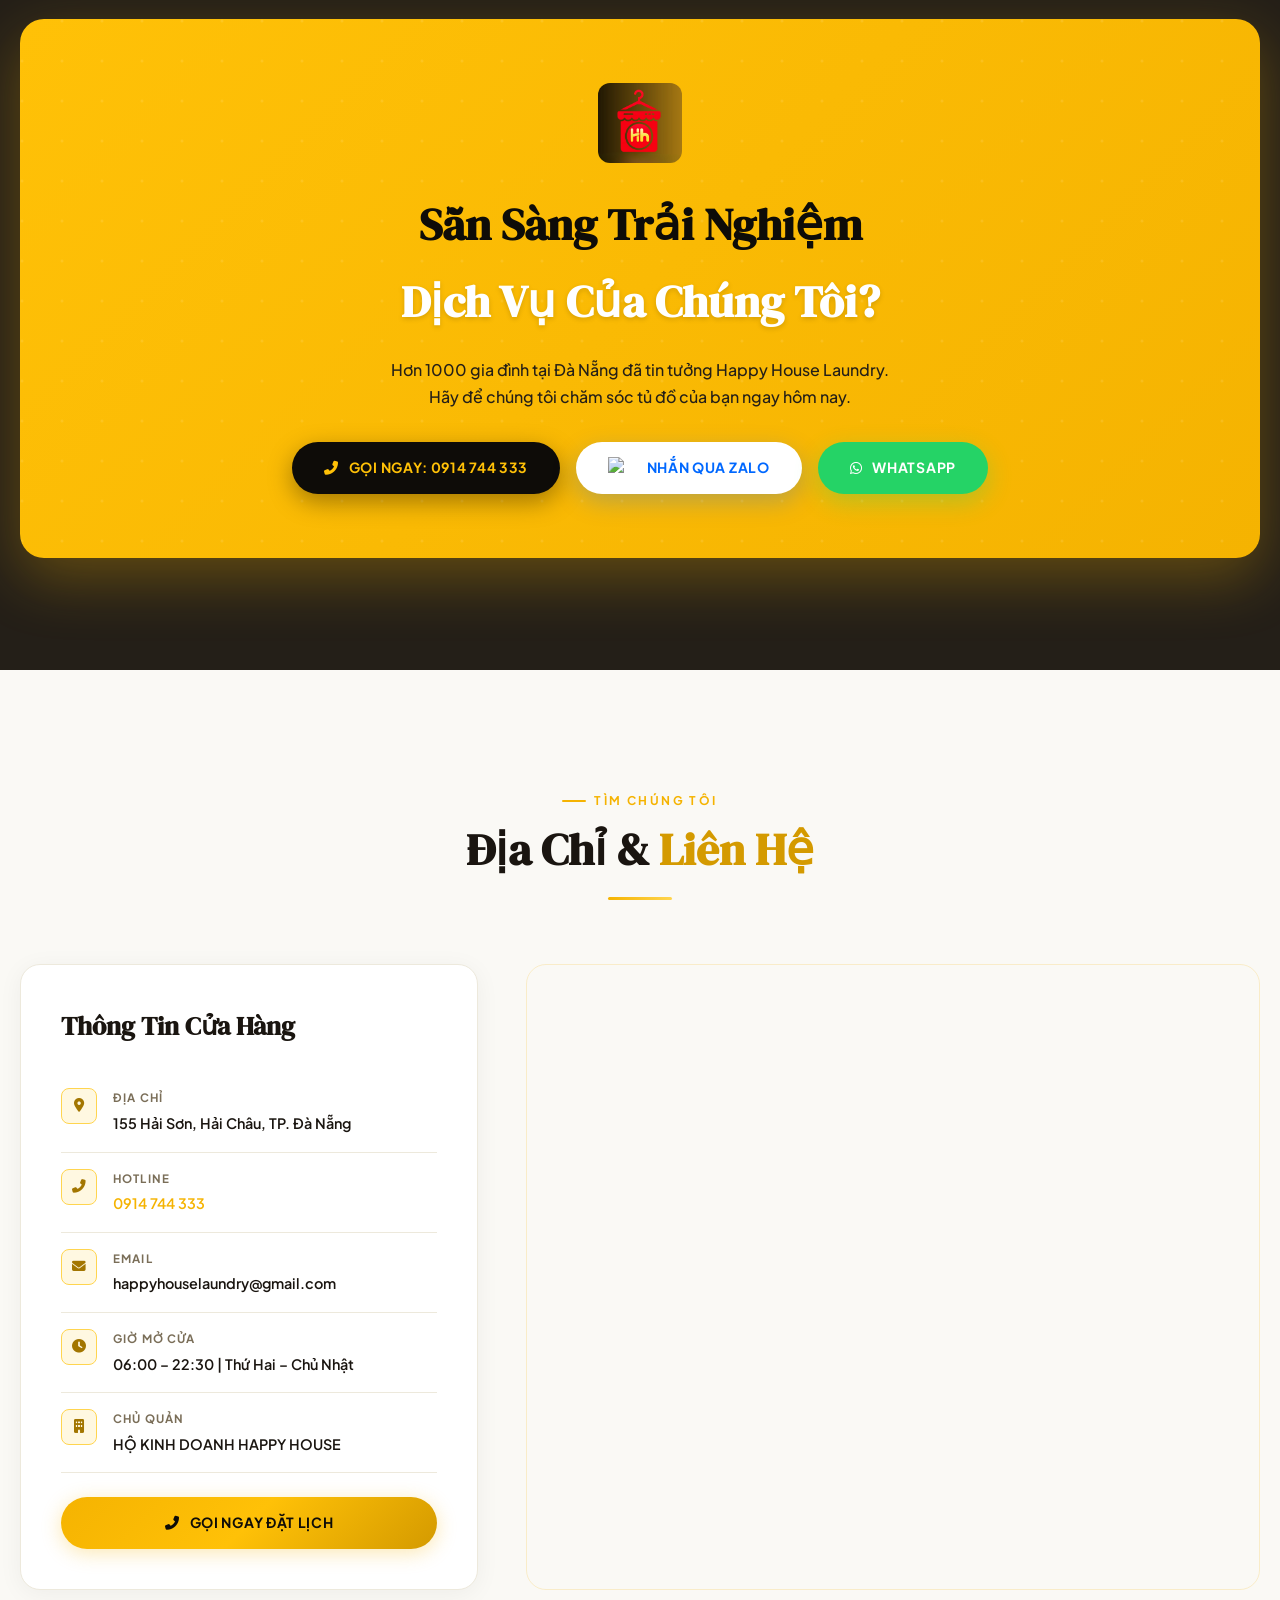
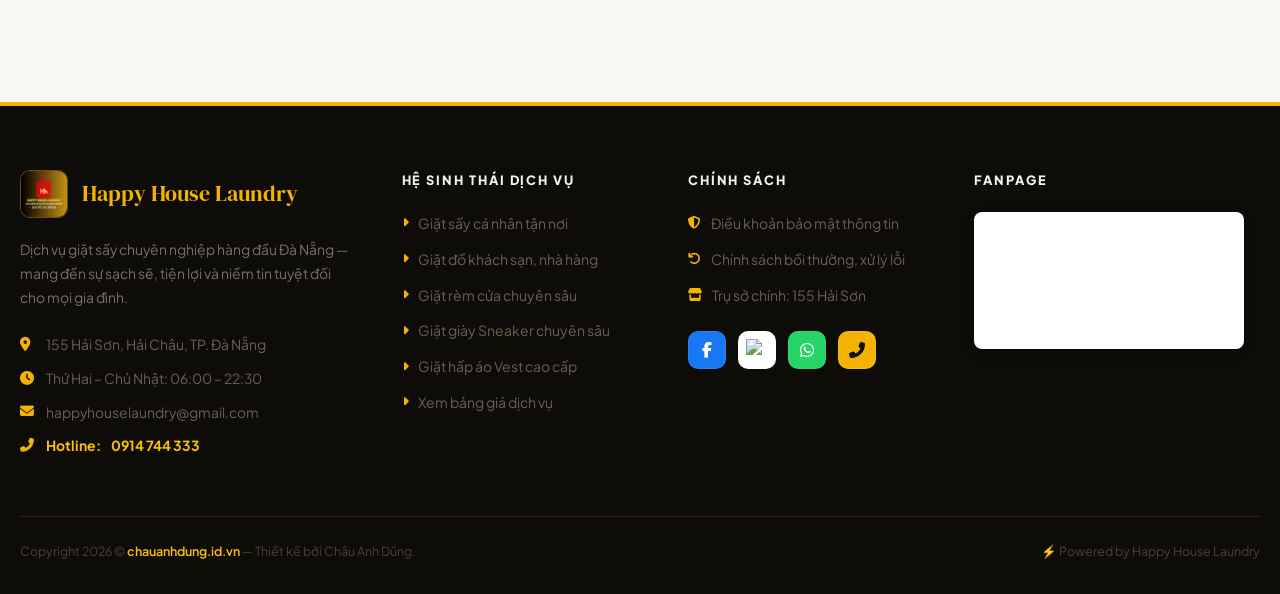
==== commit 5bf18bbe: "sua loi giao dien eng" ====
--- a/index.html
+++ b/index.html
@@ -65,12 +65,13 @@
         href="https://fonts.googleapis.com/css2?family=Plus+Jakarta+Sans:wght@300;400;500;600;700;800&family=DM+Serif+Display:ital@0;1&display=swap"
         onload="this.onload=null;this.rel='stylesheet'">
     <noscript>
-        <link href="https://fonts.googleapis.com/css2?family=Plus+Jakarta+Sans:wght@300;400;500;600;700;800&family=DM+Serif+Display:ital@0;1&display=swap" rel="stylesheet">
+        <link
+            href="https://fonts.googleapis.com/css2?family=Plus+Jakarta+Sans:wght@300;400;500;600;700;800&family=DM+Serif+Display:ital@0;1&display=swap"
+            rel="stylesheet">
     </noscript>
 
     <!-- Icons: Non-blocking load -->
-    <link rel="preload" as="style"
-        href="https://cdnjs.cloudflare.com/ajax/libs/font-awesome/6.5.0/css/all.min.css"
+    <link rel="preload" as="style" href="https://cdnjs.cloudflare.com/ajax/libs/font-awesome/6.5.0/css/all.min.css"
         onload="this.onload=null;this.rel='stylesheet'">
     <noscript>
         <link rel="stylesheet" href="https://cdnjs.cloudflare.com/ajax/libs/font-awesome/6.5.0/css/all.min.css">
@@ -533,21 +534,25 @@
 
                     <!-- Service 1: Giặt đồ khách sạn -->
                     <div class="service-card reveal delay-1" id="service-khachsan">
-                        <img src="./Picture/giatdokhachsan.jpg" alt="Giặt đồ khách sạn, nhà hàng Đà Nẵng" loading="lazy" width="400" height="533">
+                        <img src="./Picture/giatdokhachsan.jpg" alt="Giặt đồ khách sạn, nhà hàng Đà Nẵng" loading="lazy"
+                            width="400" height="533">
                         <div class="service-overlay">
                             <div class="service-badge"><i class="fas fa-hotel"></i></div>
                             <h3 class="service-name">Giặt Đồ Khách Sạn</h3>
-                            <p class="service-desc-sm">Xử lý khối lượng lớn, đúng tiến độ — đảm bảo tiêu chuẩn vệ sinh hospitality.</p>
+                            <p class="service-desc-sm">Xử lý khối lượng lớn, đúng tiến độ — đảm bảo tiêu chuẩn vệ sinh
+                                hospitality.</p>
                         </div>
                     </div>
 
                     <!-- Service 2: Giặt sấy cá nhân -->
                     <div class="service-card reveal delay-2" id="service-canhan">
-                        <img src="./Picture/giatsaycanhan.jpg" alt="Giặt sấy cá nhân tận nơi Đà Nẵng" loading="lazy" width="400" height="533">
+                        <img src="./Picture/giatsaycanhan.jpg" alt="Giặt sấy cá nhân tận nơi Đà Nẵng" loading="lazy"
+                            width="400" height="533">
                         <div class="service-overlay">
                             <div class="service-badge"><i class="fas fa-tshirt"></i></div>
                             <h3 class="service-name">Giặt Sấy Cá Nhân</h3>
-                            <p class="service-desc-sm">Dịch vụ giao nhận tận nơi, giặt theo trọng lượng, phù hợp mọi gia đình.</p>
+                            <p class="service-desc-sm">Dịch vụ giao nhận tận nơi, giặt theo trọng lượng, phù hợp mọi gia
+                                đình.</p>
                         </div>
                     </div>
 
@@ -558,37 +563,44 @@
                         <div class="service-overlay">
                             <div class="service-badge"><i class="fas fa-paw"></i></div>
                             <h3 class="service-name">Giặt Gấu Bông, Thú Nhồi Bông</h3>
-                            <p class="service-desc-sm">Vệ sinh gấu bông, thú nhồi bông nhẹ nhàng, an toàn — giữ nguyên hình dáng và màu sắc.</p>
+                            <p class="service-desc-sm">Vệ sinh gấu bông, thú nhồi bông nhẹ nhàng, an toàn — giữ nguyên
+                                hình dáng và màu sắc.</p>
                         </div>
                     </div>
 
                     <!-- Service 4: Giặt rèm -->
                     <div class="service-card reveal delay-2" id="service-rem">
-                        <img src="./Picture/giatrem&vasofa.jpg" alt="Giặt rèm cửa chuyên nghiệp Đà Nẵng" loading="lazy" width="400" height="533">
+                        <img src="./Picture/giatrem&vasofa.jpg" alt="Giặt rèm cửa chuyên nghiệp Đà Nẵng" loading="lazy"
+                            width="400" height="533">
                         <div class="service-overlay">
                             <div class="service-badge"><i class="fas fa-scroll"></i></div>
                             <h3 class="service-name">Giặt Rèm</h3>
-                            <p class="service-desc-sm">Giặt rèm cửa chuyên sâu, khử khuẩn 99.9%, trả phẳng đẹp như mới.</p>
+                            <p class="service-desc-sm">Giặt rèm cửa chuyên sâu, khử khuẩn 99.9%, trả phẳng đẹp như mới.
+                            </p>
                         </div>
                     </div>
 
                     <!-- Service 5: Giặt giày sneaker -->
                     <div class="service-card reveal delay-3" id="service-giay">
-                        <img src="./Picture/giatgiay.jpg" alt="Giặt giày sneaker Đà Nẵng" loading="lazy" width="400" height="533">
+                        <img src="./Picture/giatgiay.jpg" alt="Giặt giày sneaker Đà Nẵng" loading="lazy" width="400"
+                            height="533">
                         <div class="service-overlay">
                             <div class="service-badge"><i class="fas fa-shoe-prints"></i></div>
                             <h3 class="service-name">Giặt Giày Sneaker</h3>
-                            <p class="service-desc-sm">Vệ sinh, phục hồi giày chuyên sâu — từ sneaker phổ thông đến hàng hiệu.</p>
+                            <p class="service-desc-sm">Vệ sinh, phục hồi giày chuyên sâu — từ sneaker phổ thông đến hàng
+                                hiệu.</p>
                         </div>
                     </div>
 
                     <!-- Service 6: Giặt vest -->
                     <div class="service-card reveal delay-4" id="service-vest">
-                        <img src="./Picture/giatvest.jpg" alt="Giặt hấp áo Vest chuyên nghiệp Đà Nẵng" loading="lazy" width="400" height="533">
+                        <img src="./Picture/giatvest.jpg" alt="Giặt hấp áo Vest chuyên nghiệp Đà Nẵng" loading="lazy"
+                            width="400" height="533">
                         <div class="service-overlay">
                             <div class="service-badge"><i class="fas fa-user-tie"></i></div>
                             <h3 class="service-name">Giặt Hấp Áo Vest</h3>
-                            <p class="service-desc-sm">Hấp và làm phẳng vest, áo khoác cao cấp — giữ form chuẩn, sang trọng như mới.</p>
+                            <p class="service-desc-sm">Hấp và làm phẳng vest, áo khoác cao cấp — giữ form chuẩn, sang
+                                trọng như mới.</p>
                         </div>
                     </div>
 
@@ -715,7 +727,9 @@
                             </div>
                         </div>
                         <div class="orbit-caption">
-                            <p class="orbit-caption-title" style="font-size:1.35rem;font-weight:700;line-height:1.4;margin:0 0 0.5rem;">Hãy đến với<br><span style="color: var(--gold-500);">Happy House Laundry</span></p>
+                            <p class="orbit-caption-title"
+                                style="font-size:1.35rem;font-weight:700;line-height:1.4;margin:0 0 0.5rem;">Hãy đến
+                                với<br><span style="color: var(--gold-500);">Happy House Laundry</span></p>
                             <p>Giặt sạch hơn, nhanh hơn,<br>và bền vững hơn mỗi ngày</p>
                         </div>
                     </div>
@@ -1103,10 +1117,13 @@
                 <div>
                     <h4 class="footer-title">Hệ Sinh Thái Dịch Vụ</h4>
                     <ul class="footer-links">
-                        <li><a href="#service-canhan"><i class="fas fa-caret-right"></i> Giặt sấy cá nhân tận nơi</a></li>
-                        <li><a href="#service-khachsan"><i class="fas fa-caret-right"></i> Giặt đồ khách sạn, nhà hàng</a></li>
+                        <li><a href="#service-canhan"><i class="fas fa-caret-right"></i> Giặt sấy cá nhân tận nơi</a>
+                        </li>
+                        <li><a href="#service-khachsan"><i class="fas fa-caret-right"></i> Giặt đồ khách sạn, nhà
+                                hàng</a></li>
                         <li><a href="#service-rem"><i class="fas fa-caret-right"></i> Giặt rèm cửa chuyên sâu</a></li>
-                        <li><a href="#service-giay"><i class="fas fa-caret-right"></i> Giặt giày Sneaker chuyên sâu</a></li>
+                        <li><a href="#service-giay"><i class="fas fa-caret-right"></i> Giặt giày Sneaker chuyên sâu</a>
+                        </li>
                         <li><a href="#service-vest"><i class="fas fa-caret-right"></i> Giặt hấp áo Vest cao cấp</a></li>
                         <li><a href="#pricing"><i class="fas fa-caret-right"></i> Xem bảng giá dịch vụ</a></li>
                     </ul>
@@ -1186,4 +1203,4 @@
 
 </body>
 
-</html>
+</html>
